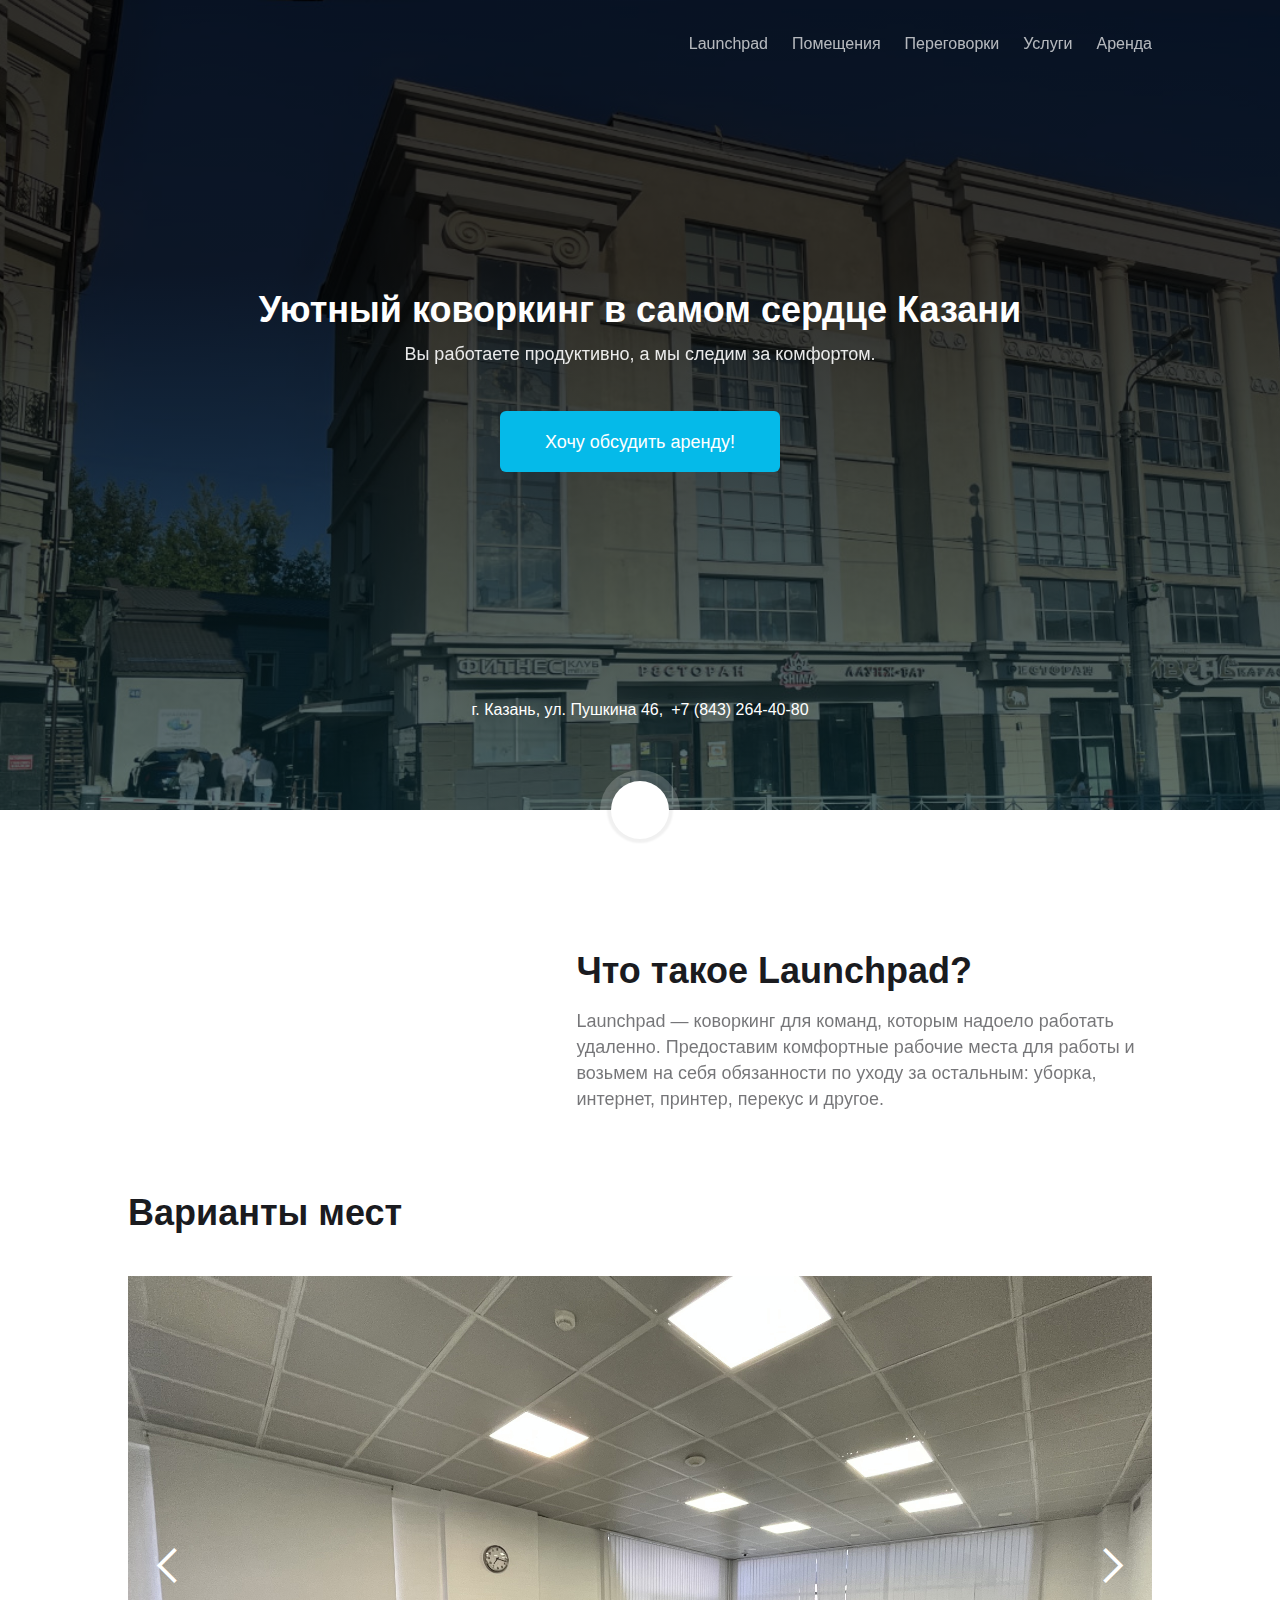
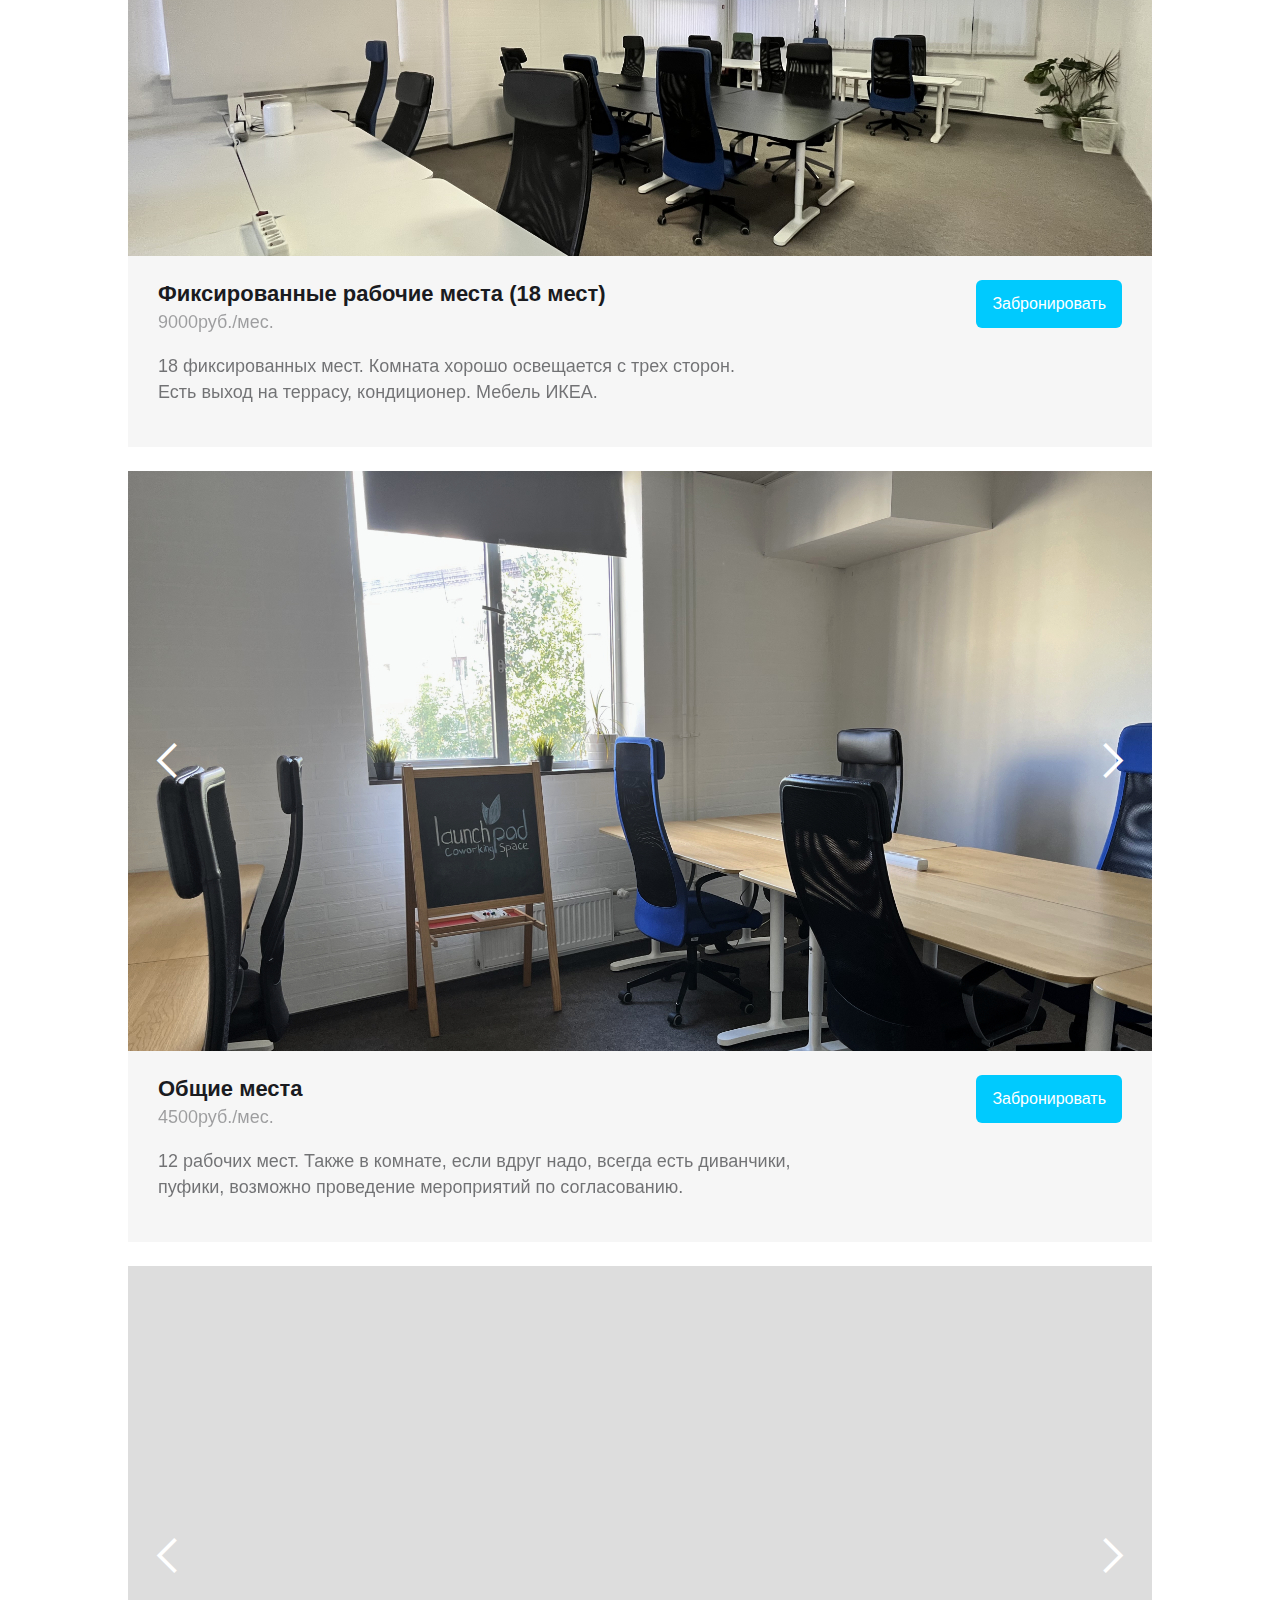
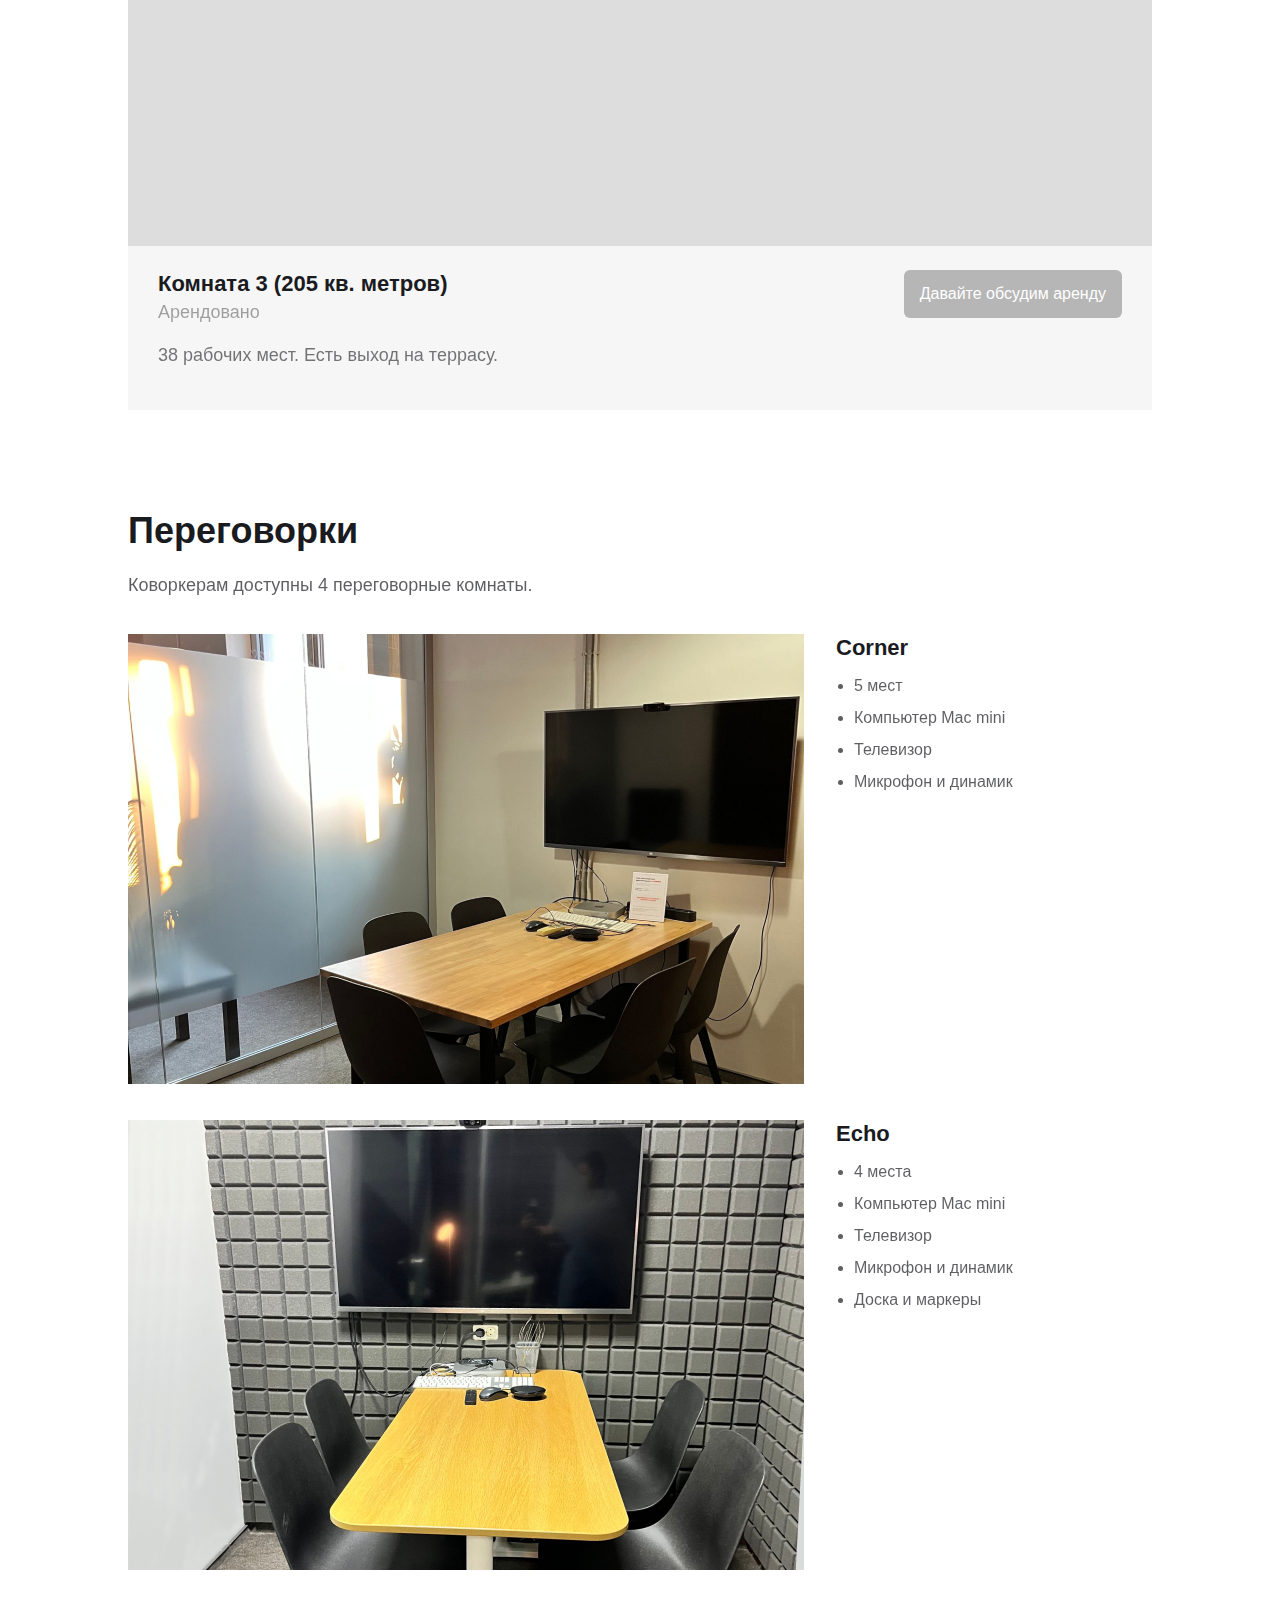
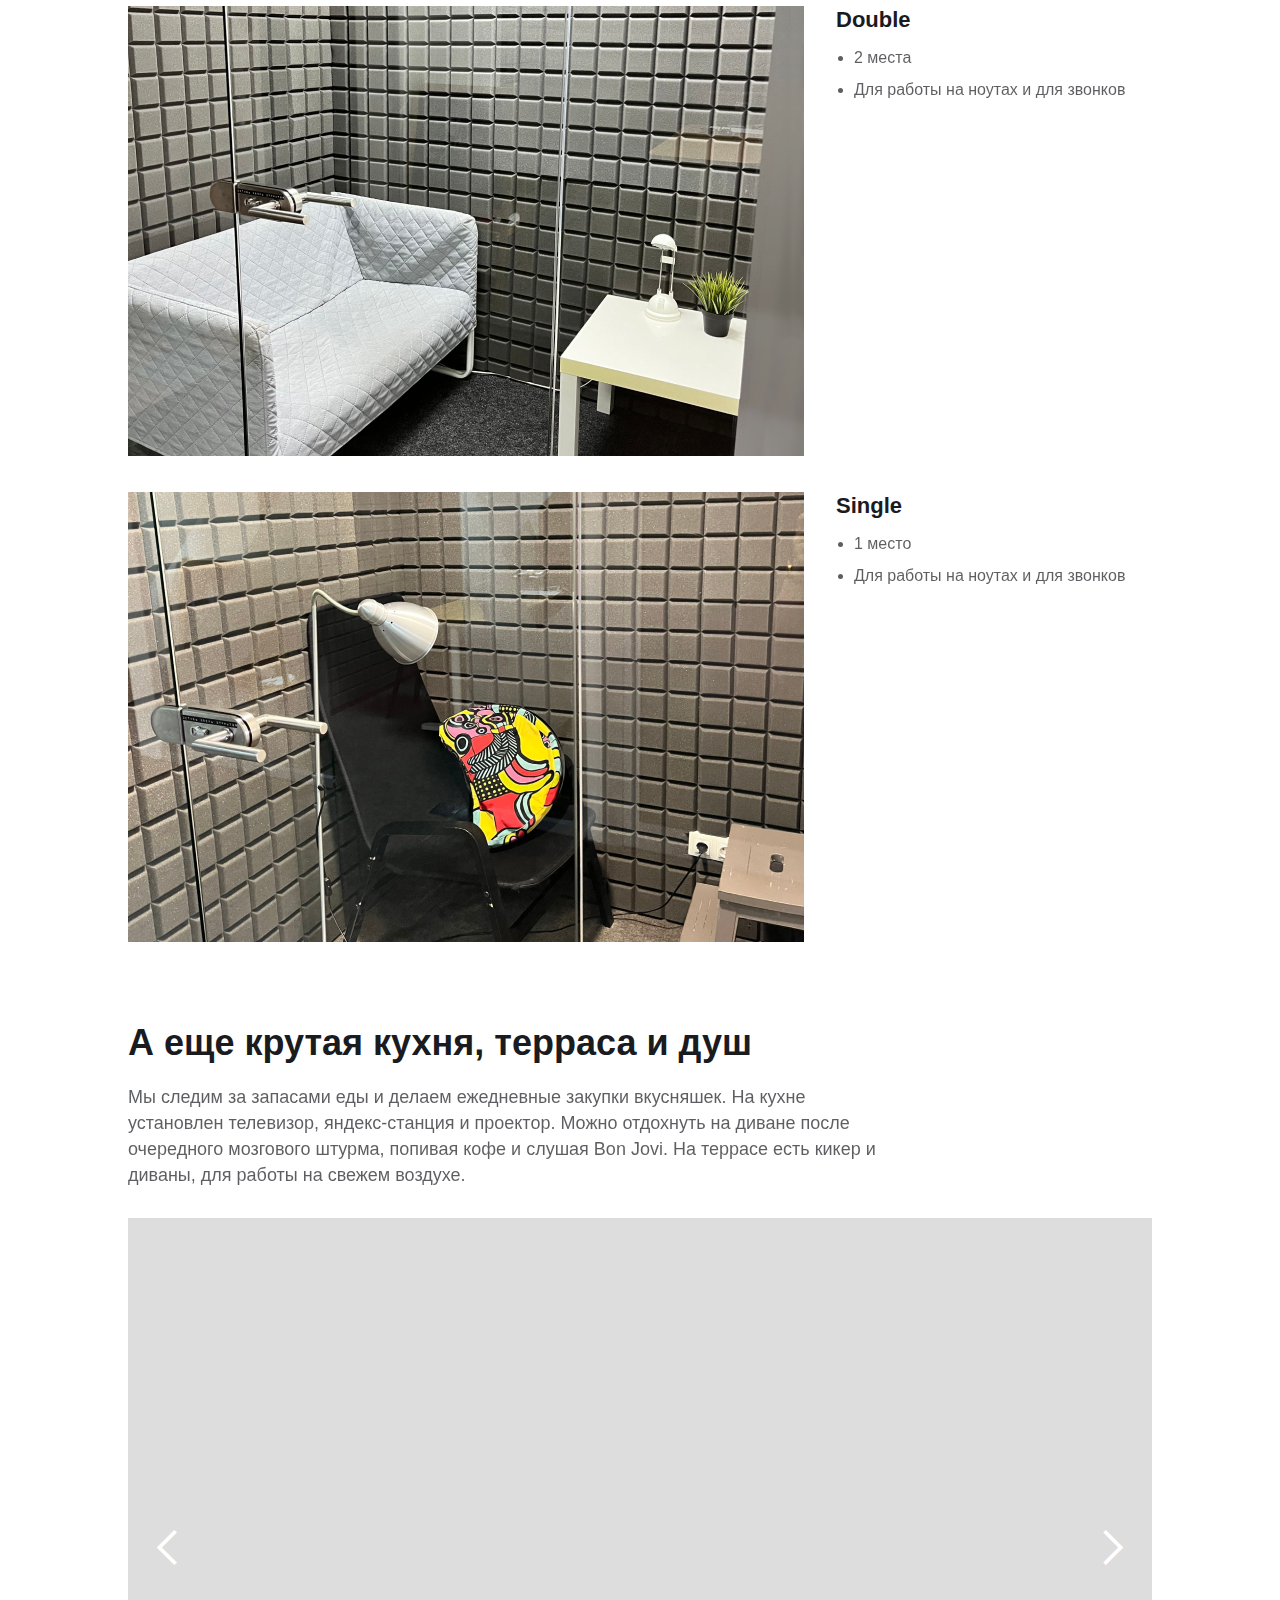
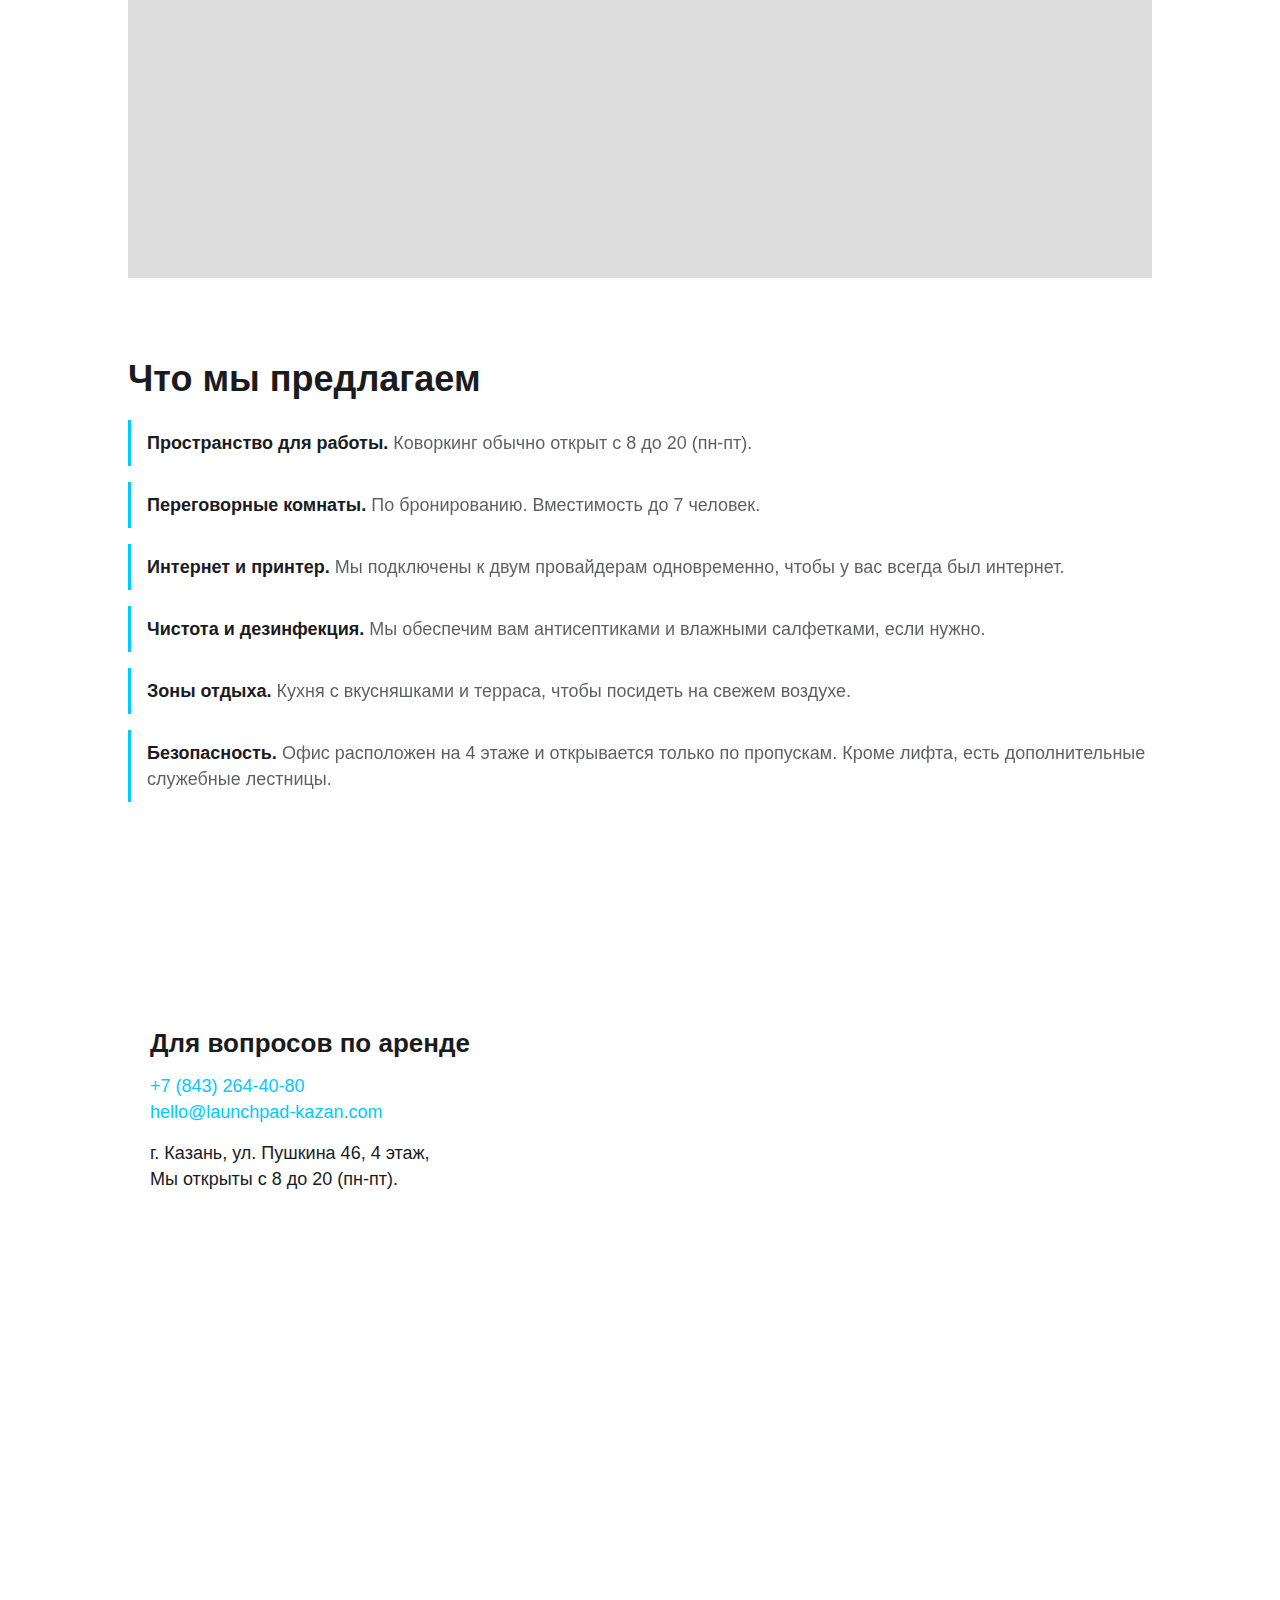
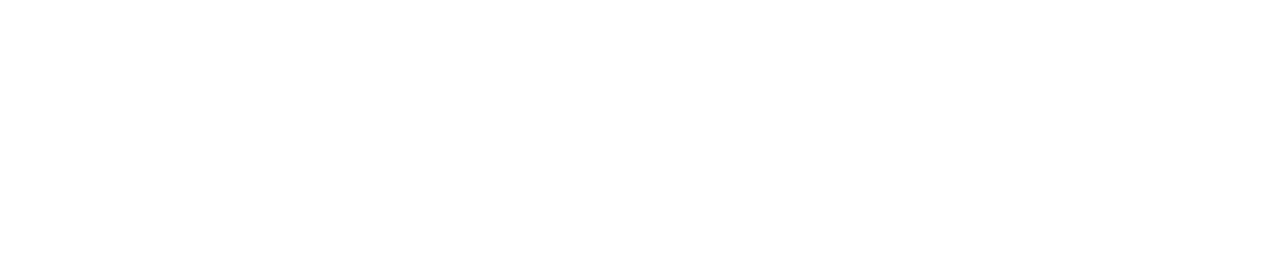
==== index.html @ 6e012306 "price change" ====
<!DOCTYPE html>
<html data-wf-page="5e4bba19419b335f6c0a90d3"
   data-wf-site="5e00c752323c6a2d6de396de" data-wf-status="1">

<head>
   <meta charset="utf-8" />
   <title>Коворкинг Launchpad - Казань</title>
   <meta content="📍 Коворкинг Launchpad - пространство в центре Казани" name="description" />
   <meta content="Коворкинг Launchpad Казань" property="og:title" />
   <meta content="📍 Коворкинг Launchpad - пространство в центре Казани" property="og:description" />
   <meta content="./images/launchpadmain.png" property="og:image" />
   <meta content="Коворкинг Launchpad - пространство в центре Казани" property="twitter:title" />
   <meta content="📍 Коворкинг Launchpad - пространство в центре Казани" property="twitter:description" />
   <meta content="./images/launchpadmain.png" property="twitter:image" />
   <meta property="og:type" content="website" />
   <meta content="summary_large_image" name="twitter:card" />
   <meta content="width=device-width, initial-scale=1" name="viewport" />
   <meta content="-3f3X-9NPOBuQSzsQVOY4tm9cCgEQndZQls_aLClzG0" name="google-site-verification" />
   <link href="./launchpad.css" rel="stylesheet" type="text/css" />
   <script src="https://ajax.googleapis.com/ajax/libs/webfont/1.6.26/webfont.js" type="text/javascript"></script>
   <script
      type="text/javascript">WebFont.load({ google: { families: ["Montserrat:100,100italic,200,200italic,300,300italic,400,400italic,500,500italic,600,600italic,700,700italic,800,800italic,900,900italic", "PT Sans:400,400italic,700,700italic", "Inter:regular,500,600,700,800,900:cyrillic-ext,latin"] } });</script>
   <!--[if lt IE 9]><script src="https://cdnjs.cloudflare.com/ajax/libs/html5shiv/3.7.3/html5shiv.min.js" type="text/javascript"></script><![endif]-->
   <script
      type="text/javascript">!function (o, c) { var n = c.documentElement, t = " w-mod-"; n.className += t + "js", ("ontouchstart" in o || o.DocumentTouch && c instanceof DocumentTouch) && (n.className += t + "touch") }(window, document);</script>
   <link href="./images/favicon.ico" rel="shortcut icon" type="image/x-icon" />
   <link href="./images/webclip.png" rel="apple-touch-icon" />
   <!-- Google tag (gtag.js) -->
      <script async src="https://www.googletagmanager.com/gtag/js?id=G-0YHJESLW69"></script>
      <script>
      window.dataLayer = window.dataLayer || [];
      function gtag(){dataLayer.push(arguments);}
      gtag('js', new Date());

      gtag('config', 'G-0YHJESLW69');
      </script>
   <!-- End Google Tag Manager -->
   <!-- Google Tag Manager -->
   <script>(function(w,d,s,l,i){w[l]=w[l]||[];w[l].push({'gtm.start':
      new Date().getTime(),event:'gtm.js'});var f=d.getElementsByTagName(s)[0],
      j=d.createElement(s),dl=l!='dataLayer'?'&l='+l:'';j.async=true;j.src=
      'https://www.googletagmanager.com/gtm.js?id='+i+dl;f.parentNode.insertBefore(j,f);
      })(window,document,'script','dataLayer','GTM-W8RCSFS');</script>
   <!-- End Google Tag Manager -->
   <meta name="yandex-verification" content="1e1eb23ba9580d6f" />
   <!-- Yandex.Metrika counter -->
   <script type="text/javascript">
      (function (m, e, t, r, i, k, a) {
      m[i] = m[i] || function () { (m[i].a = m[i].a || []).push(arguments) };
         m[i].l = 1 * new Date(); k = e.createElement(t), a = e.getElementsByTagName(t)[0], k.async = 1, k.src = r, a.parentNode.insertBefore(k, a)
      })
         (window, document, "script", "https://mc.yandex.ru/metrika/tag.js", "ym");

      ym(57252478, "init", {
         clickmap: true,
         trackLinks: true,
         accurateTrackBounce: true,
         webvisor: true,
         ecommerce: "dataLayer"
      });
   </script>
   <noscript>
      <div><img src="https://mc.yandex.ru/watch/57252478" style="position:absolute; left:-9999px;" alt="" /></div>
   </noscript>
   <!-- /Yandex.Metrika counter -->
</head>

<body class="body">
   <div class="intro-header">
      <div class="div-block-4 w-clearfix">
         <div class="logo"><img src="./images/headerlogo.svg" width="145" alt="" class="image-2" /></div>
         <div class="div-block-5"><a href="#Launchpad" class="link">Launchpad</a><a href="#Rooms"
               class="link">Помещения</a><a href="#Conversation-rooms" class="link">Переговорки</a><a href="#Services"
               class="link">Услуги</a><a href="#map-anchor" class="link">Аренда</a></div>
      </div>
      <div class="flex-container heading">
         <div class="main-headr cc-homepage">
            <div class="intro-text">
               <div class="title">Уютный коворкинг в самом сердце Казани</div>
               <div class="paragraph-bigger cc-bigger-blue">Вы работаете продуктивно, а мы следим за комфортом.<br />
               </div>
            </div><a href="#map-anchor" class="custom-button header-button w-inline-block">
               <div class="header-button-text">Хочу обсудить аренду!</div>
            </a>
         </div>
      </div>
      <div class="location-inf">
         <div class="paragraph-bigger landing-text"><strong class="bold-text-2">г. Казань, ул. Пушкина 46, </strong><a
               href="tel:+7(843)264-40-80" class="link-3"><strong class="bold-text-2">+7 (843) 264-40-80</strong></a><br /></div>
      </div>
      <div id="arrow" class="circle-arrow-down"><a href="#about-launchpad" class="custom-button w-inline-block">
            <div id="button" class="arrow-block"></div>
         </a></div>
   </div>
   <div id="Launchpad" class="flex-container description-block"><img src="./images/wiilogo.png" alt=""
         class="image-4" />
      <div class="div-block-6">
         <div class="title-wrap">
            <div id="about-launchpad" class="heading-title-description">Что такое Launchpad?<br /></div>
         </div>
         <p class="description-text padding">Launchpad — коворкинг для команд, которым надоело работать удаленно. Предоставим комфортные рабочие места для работы и возьмем на себя обязанности по уходу за остальным: уборка, интернет, принтер, перекус и другое.</p>
      </div>
   </div>
   <div id="Rooms" class="section-3">
      <div class="container-2 w-container">
         <div class="text-block-3"><strong class="bold-text-4">Варианты мест</strong></div>
         <div data-animation="slide" data-duration="500" data-infinite="1" class="slider-2 w-slider">
            <div class="w-slider-mask">
               <div class="slide w-slide"><img src="./images/white_1.jpg" alt="" /></div>
               <div class="slide-2 w-slide"><img src="./images/white_2.jpg" alt="" /></div>
               <div class="slide-3 w-slide"><img src="./images/white_3.jpg" alt="" /></div>
               <div class="slide-4 w-slide"><img src="./images/white_4.jpg" alt="" /></div>
               <div class="slide-5 w-slide"><img src="./images/white_5.jpg" alt="" /></div>
            </div>
            <div class="left-arrow-2 w-slider-arrow-left">
               <div class="w-icon-slider-left"></div>
            </div>
            <div class="right-arrow-2 w-slider-arrow-right">
               <div class="w-icon-slider-right"></div>
            </div>
            <div class="w-slider-nav w-round"></div>
         </div>
         <div class="div-block-7">
            <div class="div-block-11">
               <div class="text-block-4">Фиксированные рабочие места (18 мест)</div>
               <div class="text-block-5"><strong class="text-block-7">9000руб./мес.</strong></div>
               <div class="text-block-6">18 фиксированных мест. Комната хорошо освещается с трех сторон. Есть&nbsp;выход на террасу, кондиционер. Мебель ИКЕА.</div>
            </div><a href="#map-anchor" class="book-fix-places link-2">Забронировать</a>
         </div>
         <div data-animation="slide" data-duration="500" data-infinite="1" class="slider-2 w-slider">
            <div class="w-slider-mask">
               <div class="slide-6 w-slide"><img src="./images/shared_1.jpg" alt="" /></div>
               <div class="slide-7 w-slide"><img src="./images/shared_2.jpg" alt="" /></div>
               <div class="slide-8 w-slide"><img src="./images/shared_3.jpg" alt="" /></div>
            </div>
            <div class="left-arrow-3 w-slider-arrow-left">
               <div class="w-icon-slider-left"></div>
            </div>
            <div class="right-arrow-3 w-slider-arrow-right">
               <div class="w-icon-slider-right"></div>
            </div>
            <div class="w-slider-nav w-round"></div>
         </div>
         <div class="div-block-7">
            <div>
               <div class="text-block-4"><strong>Общие места</strong></div>
               <div class="text-block-5"><strong class="text-block-7">4500руб./мес.</strong></div>
               <div class="text-block-6">12 рабочих мест. Также в комнате, если вдруг надо, всегда есть диванчики, пуфики, возможно проведение мероприятий по  согласованию.</div>
            </div><a href="#map-anchor" class="book-shared-places link-2">Забронировать</a>
         </div>
         <div data-animation="slide" data-duration="500" data-infinite="1" class="slider-2 w-slider">
            <div class="w-slider-mask">
               <div class="room-9 w-slide"><img src="./images/launchpadslide31.jpeg" alt="" /></div>
               <div class="room-10 w-slide"><img src="./images/launchpadslide32.jpeg" alt="" /></div>
               <div class="room-11 w-slide"><img src="./images/launchpadslide33.jpeg" alt="" /></div>
            </div>
            <div class="left-arrow-4 w-slider-arrow-left">
               <div class="w-icon-slider-left"></div>
            </div>
            <div class="right-arrow-4 w-slider-arrow-right">
               <div class="w-icon-slider-right"></div>
            </div>
            <div class="w-slider-nav w-round"></div>
         </div>
         <div class="div-block-7">
            <div>
               <div class="text-block-4"><strong>Комната 3 (205 кв. метров)</strong></div>
               <div class="text-block-7">Арендовано</div>
               <div class="text-block-6">38 рабочих мест. Есть выход на террасу. </div>
            </div><a href="#map-anchor" class="link-2 blocked">Давайте обсудим аренду</a>
         </div>
      </div>
   </div>
   <div id="Conversation-rooms" class="section-4">
      <div class="container-3 w-container">
         <div class="text-block-8"><strong class="bold-text-5">Переговорки</strong></div>
         <div class="text-block-9">Коворкерам доступны 4 переговорные комнаты.</div>

         <div class="div-block-8"><img src="./images/corner.jpg" alt="" class="image-7" />
            <div class="div-block-9">
               <div class="text-block-10">Corner</div>
               <ul role="list" class="list">
                  <li class="list-item">5 мест</li>
                  <li class="list-item-2">Компьютер Mac mini</li>
                  <li class="list-item-3">Телевизор</li>
                  <li class="list-item-4">Микрофон и динамик</li>
               </ul>
            </div>
         </div>
         <div class="div-block-8"><img src="./images/echo.jpg" alt="" class="image-7" />
            <div class="div-block-9">
               <div class="text-block-10">Echo</div>
               <ul role="list" class="list">
                  <li class="list-item">4 места</li>
                  <li class="list-item-2">Компьютер Mac mini</li>
                  <li class="list-item-3">Телевизор</li>
                  <li class="list-item-4">Микрофон и динамик</li>
                  <li class="list-item-5">Доска и маркеры</li>
               </ul>
            </div>
         </div>
         <div class="div-block-8"><img src="./images/double.jpg" alt="" class="image-7" />
            <div class="div-block-9">
               <div class="text-block-10">Double</div>
               <ul role="list" class="list">
                  <li class="list-item">2 места</li>
                  <li class="list-item-2">Для работы на ноутах и для звонков</li>
               </ul>
            </div>
         </div>
         <div class="div-block-8"><img src="./images/single.jpg" alt="" class="image-7" />
            <div class="div-block-9">
               <div class="text-block-10">Single</div>
               <ul role="list" class="list">
                  <li class="list-item">1 место</li>
                  <li class="list-item-2">Для работы на ноутах и для звонков</li>
               </ul>
            </div>
         </div>
      </div>
   </div>
   <div class="section-5">
      <div class="container-4 w-container">
         <div class="text-block-8"><strong class="bold-text-6">А еще крутая кухня, терраса и душ</strong></div>
         <div class="text-block-9">Мы следим за запасами еды и делаем ежедневные закупки вкусняшек. На кухне установлен телевизор, яндекс-станция и проектор. Можно отдохнуть на диване после очередного мозгового штурма, попивая кофе и слушая Bon Jovi. На террасе есть кикер и диваны, для работы на свежем воздухе.</div>
         <div data-animation="slide" data-duration="500" data-infinite="1" class="slider-3 w-slider">
            <div class="w-slider-mask">
               <div class="slide-11 w-slide"><img src="./images/launchpadslide41.jpeg" alt="" /></div>
               <div class="slide-12 w-slide"><img src="./images/launchpadslide42.jpeg" alt="" /></div>
               <div class="slide-13 w-slide"><img src="./images/launchpadslide43.jpeg" alt="" class="image-6" /></div>
               <div class="slide-14 w-slide"><img src="./images/launchpadslide44.jpeg" alt="" /></div>
               <div class="slide-15 w-slide"><img src="./images/launchpadslide45.jpeg" alt="" /></div>
            </div>
            <div class="left-arrow-5 w-slider-arrow-left">
               <div class="w-icon-slider-left"></div>
            </div>
            <div class="right-arrow-5 w-slider-arrow-right">
               <div class="w-icon-slider-right"></div>
            </div>
            <div class="w-slider-nav w-round"></div>
         </div>
      </div>
   </div>
   <div id="Services" class="section-6">
      <div class="container-5 w-container">
         <div class="text-block-8"><strong>Что мы предлагаем</strong></div>
         <div class="div-block-10">
            <div class="text-block-11"><strong>Пространство для работы.</strong> <span class="text-span">Коворкинг обычно открыт с 8 до
                  20 (пн-пт).</span></div>
            <div class="text-block-11"><strong>Переговорные комнаты.</strong> <span class="text-span">По бронированию.
                  Вместимость до 7 человек.</span></div>
            <div class="text-block-11"><strong>Интернет и принтер.</strong> <span class="text-span">Мы подключены к двум
                  провайдерам одновременно, чтобы у вас всегда был интернет.</span></div>
            <div class="text-block-11"><strong>Чистота и дезинфекция.</strong> <span class="text-span">Мы обеспечим вам
                  антисептиками и влажными салфетками, если нужно.</span></div>
            <div class="text-block-11"><strong>Зоны отдыха.</strong> <span class="text-span">Кухня с вкусняшками и
                  терраса, чтобы посидеть на свежем воздухе.</span></div>
            <div class="text-block-11"><strong>Безопасность.</strong> <span class="text-span">Офис расположен на 4 этаже
                  и открывается только по пропускам. Кроме лифта, есть дополнительные служебные лестницы.</span></div>
         </div>
      </div>
   </div>
   <div class="flex-container form-section" id="map-anchor">
      <div class="form-field">
         <div id="form-container" class="custom-form w-form">
            <form id="wf-form-Feedback-form" name="wf-form-Feedback-form" data-name="Feedback form" method="post"
               action="https://launchpad-kazan.us4.list-manage.com/subscribe/post?u=ec5762f9a9a6d22ffad4dab72&amp;amp;id=0dfd57c6e0"
               class="form">
               <h1 class="form-title">Аренда и бронь комнаты</h1><label for="NAME"
                  class="custom-label">Имя</label><input type="text" class="custom-form-input w-input" maxlength="256"
                  name="NAME" data-name="NAME" id="mce-NAME" required="" /><label for="JOB"
                  class="custom-label">Название организации</label><input type="text" class="custom-form-input w-input"
                  maxlength="256" name="JOB" data-name="JOB" id="mce-JOB" required="" /><label for="PHONE-2"
                  class="custom-label">Телефон</label><input type="tel" class="custom-form-input w-input"
                  maxlength="256" name="PHONE" data-name="PHONE" id="mce-PHONE" required="" /><label for="EMAIL-2"
                  class="custom-label">Email</label><input type="email" class="custom-form-input w-input"
                  maxlength="256" name="EMAIL" data-name="EMAIL" id="mce-EMAIL" required="" /><label for="COMMENT-2"
                  class="custom-label">Комментарий</label><textarea data-name="COMMENT" maxlength="5000"
                  id="mce-COMMENT" name="COMMENT" class="custom-text-area form-text-area w-input"></textarea><input
                  type="submit" value="Свяжитесь со мной" data-wait="Please wait..."
                  class="custom-button form-button w-button" />
            </form>
            <div class="w-form-done">
               <div>Thank you! Your submission has been received!</div>
            </div>
            <div class="w-form-fail">
               <div>Oops! Something went wrong while submitting the form.</div>
            </div>
         </div>
         <div class="flex-container medium">
            <div class="map-container">
               <div class="address">
                  <h1 class="form-title">Для вопросов по аренде</h1>
                  <div class="address-text blue-text"><a href="tel:+7(843)264-40-80" class="link-4">+7 (843)
                        264-40-80</a><br /></div>
                  <div class="address-text blue-text"><a href="mailto:hello@launchpad-kazan.com"
                        class="link-4">hello@launchpad-kazan.com</a><br /></div>
                  <div class="address-text blackpart">г. Казань, ул. Пушкина 46, 4 этаж,<br /></div>
                  <div class="address-text">Мы открыты с 8 до 20 (пн-пт).<br /></div>
               </div>
               <div class="map-section">
                  <iframe src="https://yandex.ru/map-widget/v1/?um=constructor%3A73a4e2f69466a7a4ee3a7f226e0da9f67c2073a0d9ffa19089d1970b52080c6b&amp;source=constructor" width="100%" height="599" frameborder="0"></iframe>
               </div>
            </div>
         </div>
      </div>
   </div>
   <div class="w-embed"></div>
   <script src="https://d3e54v103j8qbb.cloudfront.net/js/jquery-3.5.1.min.dc5e7f18c8.js?site=5e00c752323c6a2d6de396de"
      type="text/javascript" integrity="sha256-9/aliU8dGd2tb6OSsuzixeV4y/faTqgFtohetphbbj0="
      crossorigin="anonymous"></script>
   <script src="./launchpad.js" type="text/javascript"></script>
   <!--[if lte IE 9]><script src="//cdnjs.cloudflare.com/ajax/libs/placeholders/3.0.2/placeholders.min.js"></script><![endif]-->
   <!-- Google Tag Manager (noscript) -->
   <noscript><iframe src="https://www.googletagmanager.com/ns.html?id=GTM-W8RCSFS"
      height="0" width="0" style="display:none;visibility:hidden"></iframe></noscript>
   <!-- End Google Tag Manager (noscript) -->
</body>

</html>
---- launchpad.css ----
/* Generated on: Thu Oct 22 2020 07:02:19 GMT+0000 (Coordinated Universal Time) */
/* ==========================================================================
   normalize.css v3.0.3 | MIT License | github.com/necolas/normalize.css 
   ========================================================================== */
/*! normalize.css v3.0.3 | MIT License | github.com/necolas/normalize.css */html{font-family:sans-serif;-ms-text-size-adjust:100%;-webkit-text-size-adjust:100%}body{margin:0}article,aside,details,figcaption,figure,footer,header,hgroup,main,menu,nav,section,summary{display:block}audio,canvas,progress,video{display:inline-block;vertical-align:baseline}audio:not([controls]){display:none;height:0}[hidden],template{display:none}a{background-color:transparent}a:active,a:hover{outline:0}abbr[title]{border-bottom:1px dotted}b,strong{font-weight:bold}dfn{font-style:italic}h1{font-size:2em;margin:.67em 0}mark{background:#ff0;color:#000}small{font-size:80%}sub,sup{font-size:75%;line-height:0;position:relative;vertical-align:baseline}sup{top:-0.5em}sub{bottom:-0.25em}img{border:0}svg:not(:root){overflow:hidden}figure{margin:1em 40px}hr{box-sizing:content-box;height:0}pre{overflow:auto}code,kbd,pre,samp{font-family:monospace,monospace;font-size:1em}button,input,optgroup,select,textarea{color:inherit;font:inherit;margin:0}button{overflow:visible}button,select{text-transform:none}button,html input[type="button"],input[type="reset"]{-webkit-appearance:button;cursor:pointer}button[disabled],html input[disabled]{cursor:default}button::-moz-focus-inner,input::-moz-focus-inner{border:0;padding:0}input{line-height:normal}input[type="checkbox"],input[type="radio"]{box-sizing:border-box;padding:0}input[type="number"]::-webkit-inner-spin-button,input[type="number"]::-webkit-outer-spin-button{height:auto}input[type="search"]{-webkit-appearance:none}input[type="search"]::-webkit-search-cancel-button,input[type="search"]::-webkit-search-decoration{-webkit-appearance:none}fieldset{border:1px solid #c0c0c0;margin:0 2px;padding:.35em .625em .75em}legend{border:0;padding:0}textarea{overflow:auto}optgroup{font-weight:bold}table{border-collapse:collapse;border-spacing:0}td,th{padding:0}

/* ==========================================================================
   Start of base Webflow CSS - If you're looking for some ultra-clean CSS, skip the boilerplate and see the unminified code below.
   ========================================================================== */
   @font-face{font-family:'webflow-icons';src:url("[data-uri]") format('truetype');font-weight:normal;font-style:normal}[class^="w-icon-"],[class*=" w-icon-"]{font-family:'webflow-icons' !important;speak:none;font-style:normal;font-weight:normal;font-variant:normal;text-transform:none;line-height:1;-webkit-font-smoothing:antialiased;-moz-osx-font-smoothing:grayscale}.w-icon-slider-right:before{content:"\e600"}.w-icon-slider-left:before{content:"\e601"}.w-icon-nav-menu:before{content:"\e602"}.w-icon-arrow-down:before,.w-icon-dropdown-toggle:before{content:"\e603"}.w-icon-file-upload-remove:before{content:"\e900"}.w-icon-file-upload-icon:before{content:"\e903"}*{-webkit-box-sizing:border-box;-moz-box-sizing:border-box;box-sizing:border-box}html{height:100%}body{margin:0;min-height:100%;background-color:#fff;font-family:Arial,sans-serif;font-size:14px;line-height:20px;color:#333}img{max-width:100%;vertical-align:middle;display:inline-block}html.w-mod-touch *{background-attachment:scroll !important}.w-block{display:block}.w-inline-block{max-width:100%;display:inline-block}.w-clearfix:before,.w-clearfix:after{content:" ";display:table;grid-column-start:1;grid-row-start:1;grid-column-end:2;grid-row-end:2}.w-clearfix:after{clear:both}.w-hidden{display:none}.w-button{display:inline-block;padding:9px 15px;background-color:#3898EC;color:white;border:0;line-height:inherit;text-decoration:none;cursor:pointer;border-radius:0}input.w-button{-webkit-appearance:button}html[data-w-dynpage] [data-w-cloak]{color:transparent !important}.w-webflow-badge,.w-webflow-badge *{position:static;left:auto;top:auto;right:auto;bottom:auto;z-index:auto;display:none;visibility:visible;overflow:visible;overflow-x:visible;overflow-y:visible;box-sizing:border-box;width:auto;height:auto;max-height:none;max-width:none;min-height:0;min-width:0;margin:0;padding:0;float:none;clear:none;border:0 none transparent;border-radius:0;background:none;background-image:none;background-position:0 0;background-size:auto auto;background-repeat:repeat;background-origin:padding-box;background-clip:border-box;background-attachment:scroll;background-color:transparent;box-shadow:none;opacity:1;transform:none;transition:none;direction:ltr;font-family:inherit;font-weight:inherit;color:inherit;font-size:inherit;line-height:inherit;font-style:inherit;font-variant:inherit;text-align:inherit;letter-spacing:inherit;text-decoration:inherit;text-indent:0;text-transform:inherit;list-style-type:disc;text-shadow:none;font-smoothing:auto;vertical-align:baseline;cursor:inherit;white-space:inherit;word-break:normal;word-spacing:normal;word-wrap:normal}.w-webflow-badge{position:fixed !important;display:none !important;visibility:visible !important;z-index:2147483647 !important;top:auto !important;right:12px !important;bottom:12px !important;left:auto !important;color:#AAADB0 !important;background-color:#fff !important;border-radius:3px !important;padding:6px 8px 6px 6px !important;font-size:12px !important;opacity:1 !important;line-height:14px !important;text-decoration:none !important;transform:none !important;margin:0 !important;width:auto !important;height:auto !important;overflow:visible !important;white-space:nowrap;box-shadow:0 0 0 1px rgba(0,0,0,0.1),0 1px 3px rgba(0,0,0,0.1);cursor:pointer}.w-webflow-badge>img{display:none !important;visibility:visible !important;opacity:1 !important;vertical-align:middle !important}h1,h2,h3,h4,h5,h6{font-weight:bold;margin-bottom:10px}h1{font-size:38px;line-height:44px;margin-top:20px}h2{font-size:32px;line-height:36px;margin-top:20px}h3{font-size:24px;line-height:30px;margin-top:20px}h4{font-size:18px;line-height:24px;margin-top:10px}h5{font-size:14px;line-height:20px;margin-top:10px}h6{font-size:12px;line-height:18px;margin-top:10px}p{margin-top:0;margin-bottom:10px}blockquote{margin:0 0 10px 0;padding:10px 20px;border-left:5px solid #E2E2E2;font-size:18px;line-height:22px}figure{margin:0;margin-bottom:10px}figcaption{margin-top:5px;text-align:center}ul,ol{margin-top:0;margin-bottom:10px;padding-left:40px}.w-list-unstyled{padding-left:0;list-style:none}.w-embed:before,.w-embed:after{content:" ";display:table;grid-column-start:1;grid-row-start:1;grid-column-end:2;grid-row-end:2}.w-embed:after{clear:both}.w-video{width:100%;position:relative;padding:0}.w-video iframe,.w-video object,.w-video embed{position:absolute;top:0;left:0;width:100%;height:100%}fieldset{padding:0;margin:0;border:0}button,html input[type="button"],input[type="reset"]{border:0;cursor:pointer;-webkit-appearance:button}.w-form{margin:0 0 15px}.w-form-done{display:none;padding:20px;text-align:center;background-color:#dddddd}.w-form-fail{display:none;margin-top:10px;padding:10px;background-color:#ffdede}label{display:block;margin-bottom:5px;font-weight:bold}.w-input,.w-select{display:block;width:100%;height:38px;padding:8px 12px;margin-bottom:10px;font-size:14px;line-height:1.42857143;color:#333333;vertical-align:middle;background-color:#ffffff;border:1px solid #cccccc}.w-input:-moz-placeholder,.w-select:-moz-placeholder{color:#999}.w-input::-moz-placeholder,.w-select::-moz-placeholder{color:#999;opacity:1}.w-input:-ms-input-placeholder,.w-select:-ms-input-placeholder{color:#999}.w-input::-webkit-input-placeholder,.w-select::-webkit-input-placeholder{color:#999}.w-input:focus,.w-select:focus{border-color:#3898EC;outline:0}.w-input[disabled],.w-select[disabled],.w-input[readonly],.w-select[readonly],fieldset[disabled] .w-input,fieldset[disabled] .w-select{cursor:not-allowed;background-color:#eeeeee}textarea.w-input,textarea.w-select{height:auto}.w-select{background-color:#f3f3f3}.w-select[multiple]{height:auto}.w-form-label{display:inline-block;cursor:pointer;font-weight:normal;margin-bottom:0}.w-radio{display:block;margin-bottom:5px;padding-left:20px}.w-radio:before,.w-radio:after{content:" ";display:table;grid-column-start:1;grid-row-start:1;grid-column-end:2;grid-row-end:2}.w-radio:after{clear:both}.w-radio-input{margin:4px 0 0;margin-top:1px \9;line-height:normal;float:left;margin-left:-20px}.w-radio-input{margin-top:3px}.w-file-upload{display:block;margin-bottom:10px}.w-file-upload-input{width:.1px;height:.1px;opacity:0;overflow:hidden;position:absolute;z-index:-100}.w-file-upload-default,.w-file-upload-uploading,.w-file-upload-success{display:inline-block;color:#333333}.w-file-upload-error{display:block;margin-top:10px}.w-file-upload-default.w-hidden,.w-file-upload-uploading.w-hidden,.w-file-upload-error.w-hidden,.w-file-upload-success.w-hidden{display:none}.w-file-upload-uploading-btn{display:flex;font-size:14px;font-weight:normal;cursor:pointer;margin:0;padding:8px 12px;border:1px solid #cccccc;background-color:#fafafa}.w-file-upload-file{display:flex;flex-grow:1;justify-content:space-between;margin:0;padding:8px 9px 8px 11px;border:1px solid #cccccc;background-color:#fafafa}.w-file-upload-file-name{font-size:14px;font-weight:normal;display:block}.w-file-remove-link{margin-top:3px;margin-left:10px;width:auto;height:auto;padding:3px;display:block;cursor:pointer}.w-icon-file-upload-remove{margin:auto;font-size:10px}.w-file-upload-error-msg{display:inline-block;color:#ea384c;padding:2px 0}.w-file-upload-info{display:inline-block;line-height:38px;padding:0 12px}.w-file-upload-label{display:inline-block;font-size:14px;font-weight:normal;cursor:pointer;margin:0;padding:8px 12px;border:1px solid #cccccc;background-color:#fafafa}.w-icon-file-upload-icon,.w-icon-file-upload-uploading{display:inline-block;margin-right:8px;width:20px}.w-icon-file-upload-uploading{height:20px}.w-container{margin-left:auto;margin-right:auto;max-width:940px}.w-container:before,.w-container:after{content:" ";display:table;grid-column-start:1;grid-row-start:1;grid-column-end:2;grid-row-end:2}.w-container:after{clear:both}.w-container .w-row{margin-left:-10px;margin-right:-10px}.w-row:before,.w-row:after{content:" ";display:table;grid-column-start:1;grid-row-start:1;grid-column-end:2;grid-row-end:2}.w-row:after{clear:both}.w-row .w-row{margin-left:0;margin-right:0}.w-col{position:relative;float:left;width:100%;min-height:1px;padding-left:10px;padding-right:10px}.w-col .w-col{padding-left:0;padding-right:0}.w-col-1{width:8.33333333%}.w-col-2{width:16.66666667%}.w-col-3{width:25%}.w-col-4{width:33.33333333%}.w-col-5{width:41.66666667%}.w-col-6{width:50%}.w-col-7{width:58.33333333%}.w-col-8{width:66.66666667%}.w-col-9{width:75%}.w-col-10{width:83.33333333%}.w-col-11{width:91.66666667%}.w-col-12{width:100%}.w-hidden-main{display:none !important}@media screen and (max-width:991px){.w-container{max-width:728px}.w-hidden-main{display:inherit !important}.w-hidden-medium{display:none !important}.w-col-medium-1{width:8.33333333%}.w-col-medium-2{width:16.66666667%}.w-col-medium-3{width:25%}.w-col-medium-4{width:33.33333333%}.w-col-medium-5{width:41.66666667%}.w-col-medium-6{width:50%}.w-col-medium-7{width:58.33333333%}.w-col-medium-8{width:66.66666667%}.w-col-medium-9{width:75%}.w-col-medium-10{width:83.33333333%}.w-col-medium-11{width:91.66666667%}.w-col-medium-12{width:100%}.w-col-stack{width:100%;left:auto;right:auto}}@media screen and (max-width:767px){.w-hidden-main{display:inherit !important}.w-hidden-medium{display:inherit !important}.w-hidden-small{display:none !important}.w-row,.w-container .w-row{margin-left:0;margin-right:0}.w-col{width:100%;left:auto;right:auto}.w-col-small-1{width:8.33333333%}.w-col-small-2{width:16.66666667%}.w-col-small-3{width:25%}.w-col-small-4{width:33.33333333%}.w-col-small-5{width:41.66666667%}.w-col-small-6{width:50%}.w-col-small-7{width:58.33333333%}.w-col-small-8{width:66.66666667%}.w-col-small-9{width:75%}.w-col-small-10{width:83.33333333%}.w-col-small-11{width:91.66666667%}.w-col-small-12{width:100%}}@media screen and (max-width:479px){.w-container{max-width:none}.w-hidden-main{display:inherit !important}.w-hidden-medium{display:inherit !important}.w-hidden-small{display:inherit !important}.w-hidden-tiny{display:none !important}.w-col{width:100%}.w-col-tiny-1{width:8.33333333%}.w-col-tiny-2{width:16.66666667%}.w-col-tiny-3{width:25%}.w-col-tiny-4{width:33.33333333%}.w-col-tiny-5{width:41.66666667%}.w-col-tiny-6{width:50%}.w-col-tiny-7{width:58.33333333%}.w-col-tiny-8{width:66.66666667%}.w-col-tiny-9{width:75%}.w-col-tiny-10{width:83.33333333%}.w-col-tiny-11{width:91.66666667%}.w-col-tiny-12{width:100%}}.w-widget{position:relative}.w-widget-map{width:100%;height:400px}.w-widget-map label{width:auto;display:inline}.w-widget-map img{max-width:inherit}.w-widget-map .gm-style-iw{text-align:center}.w-widget-map .gm-style-iw>button{display:none !important}.w-widget-twitter{overflow:hidden}.w-widget-twitter-count-shim{display:inline-block;vertical-align:top;position:relative;width:28px;height:20px;text-align:center;background:white;border:#758696 solid 1px;border-radius:3px}.w-widget-twitter-count-shim *{pointer-events:none;-webkit-user-select:none;-moz-user-select:none;-ms-user-select:none;user-select:none}.w-widget-twitter-count-shim .w-widget-twitter-count-inner{position:relative;font-size:15px;line-height:12px;text-align:center;color:#999;font-family:serif}.w-widget-twitter-count-shim .w-widget-twitter-count-clear{position:relative;display:block}.w-widget-twitter-count-shim.w--large{width:36px;height:28px}.w-widget-twitter-count-shim.w--large .w-widget-twitter-count-inner{font-size:18px;line-height:18px}.w-widget-twitter-count-shim:not(.w--vertical){margin-left:5px;margin-right:8px}.w-widget-twitter-count-shim:not(.w--vertical).w--large{margin-left:6px}.w-widget-twitter-count-shim:not(.w--vertical):before,.w-widget-twitter-count-shim:not(.w--vertical):after{top:50%;left:0;border:solid transparent;content:" ";height:0;width:0;position:absolute;pointer-events:none}.w-widget-twitter-count-shim:not(.w--vertical):before{border-color:rgba(117,134,150,0);border-right-color:#5d6c7b;border-width:4px;margin-left:-9px;margin-top:-4px}.w-widget-twitter-count-shim:not(.w--vertical).w--large:before{border-width:5px;margin-left:-10px;margin-top:-5px}.w-widget-twitter-count-shim:not(.w--vertical):after{border-color:rgba(255,255,255,0);border-right-color:white;border-width:4px;margin-left:-8px;margin-top:-4px}.w-widget-twitter-count-shim:not(.w--vertical).w--large:after{border-width:5px;margin-left:-9px;margin-top:-5px}.w-widget-twitter-count-shim.w--vertical{width:61px;height:33px;margin-bottom:8px}.w-widget-twitter-count-shim.w--vertical:before,.w-widget-twitter-count-shim.w--vertical:after{top:100%;left:50%;border:solid transparent;content:" ";height:0;width:0;position:absolute;pointer-events:none}.w-widget-twitter-count-shim.w--vertical:before{border-color:rgba(117,134,150,0);border-top-color:#5d6c7b;border-width:5px;margin-left:-5px}.w-widget-twitter-count-shim.w--vertical:after{border-color:rgba(255,255,255,0);border-top-color:white;border-width:4px;margin-left:-4px}.w-widget-twitter-count-shim.w--vertical .w-widget-twitter-count-inner{font-size:18px;line-height:22px}.w-widget-twitter-count-shim.w--vertical.w--large{width:76px}.w-widget-gplus{overflow:hidden}.w-background-video{position:relative;overflow:hidden;height:500px;color:white}.w-background-video>video{background-size:cover;background-position:50% 50%;position:absolute;margin:auto;width:100%;height:100%;right:-100%;bottom:-100%;top:-100%;left:-100%;object-fit:cover;z-index:-100}.w-background-video>video::-webkit-media-controls-start-playback-button{display:none !important;-webkit-appearance:none}.w-slider{position:relative;height:300px;text-align:center;background:#dddddd;clear:both;-webkit-tap-highlight-color:rgba(0,0,0,0);tap-highlight-color:rgba(0,0,0,0)}.w-slider-mask{position:relative;display:block;overflow:hidden;z-index:1;left:0;right:0;height:100%;white-space:nowrap}.w-slide{position:relative;display:inline-block;vertical-align:top;width:100%;height:100%;white-space:normal;text-align:left}.w-slider-nav{position:absolute;z-index:2;top:auto;right:0;bottom:0;left:0;margin:auto;padding-top:10px;height:40px;text-align:center;-webkit-tap-highlight-color:rgba(0,0,0,0);tap-highlight-color:rgba(0,0,0,0)}.w-slider-nav.w-round>div{border-radius:100%}.w-slider-nav.w-num>div{width:auto;height:auto;padding:.2em .5em;font-size:inherit;line-height:inherit}.w-slider-nav.w-shadow>div{box-shadow:0 0 3px rgba(51,51,51,0.4)}.w-slider-nav-invert{color:#fff}.w-slider-nav-invert>div{background-color:rgba(34,34,34,0.4)}.w-slider-nav-invert>div.w-active{background-color:#222}.w-slider-dot{position:relative;display:inline-block;width:1em;height:1em;background-color:rgba(255,255,255,0.4);cursor:pointer;margin:0 3px .5em;transition:background-color 100ms,color 100ms}.w-slider-dot.w-active{background-color:#fff}.w-slider-dot:focus{outline:none;box-shadow:0 0 0 2px #fff}.w-slider-dot:focus.w-active{box-shadow:none}.w-slider-arrow-left,.w-slider-arrow-right{position:absolute;width:80px;top:0;right:0;bottom:0;left:0;margin:auto;cursor:pointer;overflow:hidden;color:white;font-size:40px;-webkit-tap-highlight-color:rgba(0,0,0,0);tap-highlight-color:rgba(0,0,0,0);-webkit-user-select:none;-moz-user-select:none;-ms-user-select:none;user-select:none}.w-slider-arrow-left [class^="w-icon-"],.w-slider-arrow-right [class^="w-icon-"],.w-slider-arrow-left [class*=" w-icon-"],.w-slider-arrow-right [class*=" w-icon-"]{position:absolute}.w-slider-arrow-left:focus,.w-slider-arrow-right:focus{outline:0}.w-slider-arrow-left{z-index:3;right:auto}.w-slider-arrow-right{z-index:4;left:auto}.w-icon-slider-left,.w-icon-slider-right{top:0;right:0;bottom:0;left:0;margin:auto;width:1em;height:1em}.w-slider-aria-label{border:0;clip:rect(0 0 0 0);height:1px;margin:-1px;overflow:hidden;padding:0;position:absolute;width:1px}.w-dropdown{display:inline-block;position:relative;text-align:left;margin-left:auto;margin-right:auto;z-index:900}.w-dropdown-btn,.w-dropdown-toggle,.w-dropdown-link{position:relative;vertical-align:top;text-decoration:none;color:#222222;padding:20px;text-align:left;margin-left:auto;margin-right:auto;white-space:nowrap}.w-dropdown-toggle{-webkit-user-select:none;-moz-user-select:none;-ms-user-select:none;user-select:none;display:inline-block;cursor:pointer;padding-right:40px}.w-dropdown-toggle:focus{outline:0}.w-icon-dropdown-toggle{position:absolute;top:0;right:0;bottom:0;margin:auto;margin-right:20px;width:1em;height:1em}.w-dropdown-list{position:absolute;background:#dddddd;display:none;min-width:100%}.w-dropdown-list.w--open{display:block}.w-dropdown-link{padding:10px 20px;display:block;color:#222222}.w-dropdown-link.w--current{color:#0082f3}.w-dropdown-link:focus{outline:0}@media screen and (max-width:767px){.w-nav-brand{padding-left:10px}}.w-lightbox-backdrop{color:#000;cursor:auto;font-family:serif;font-size:medium;font-style:normal;font-variant:normal;font-weight:normal;letter-spacing:normal;line-height:normal;list-style:disc;text-align:start;text-indent:0;text-shadow:none;text-transform:none;visibility:visible;white-space:normal;word-break:normal;word-spacing:normal;word-wrap:normal;position:fixed;top:0;right:0;bottom:0;left:0;color:#fff;font-family:"Helvetica Neue",Helvetica,Ubuntu,"Segoe UI",Verdana,sans-serif;font-size:17px;line-height:1.2;font-weight:300;text-align:center;background:rgba(0,0,0,0.9);z-index:2000;outline:0;opacity:0;-webkit-user-select:none;-moz-user-select:none;-ms-user-select:none;-webkit-tap-highlight-color:transparent;-webkit-transform:translate(0, 0)}.w-lightbox-backdrop,.w-lightbox-container{height:100%;overflow:auto;-webkit-overflow-scrolling:touch}.w-lightbox-content{position:relative;height:100vh;overflow:hidden}.w-lightbox-view{position:absolute;width:100vw;height:100vh;opacity:0}.w-lightbox-view:before{content:"";height:100vh}.w-lightbox-group,.w-lightbox-group .w-lightbox-view,.w-lightbox-group .w-lightbox-view:before{height:86vh}.w-lightbox-frame,.w-lightbox-view:before{display:inline-block;vertical-align:middle}.w-lightbox-figure{position:relative;margin:0}.w-lightbox-group .w-lightbox-figure{cursor:pointer}.w-lightbox-img{width:auto;height:auto;max-width:none}.w-lightbox-image{display:block;float:none;max-width:100vw;max-height:100vh}.w-lightbox-group .w-lightbox-image{max-height:86vh}.w-lightbox-caption{position:absolute;right:0;bottom:0;left:0;padding:.5em 1em;background:rgba(0,0,0,0.4);text-align:left;text-overflow:ellipsis;white-space:nowrap;overflow:hidden}.w-lightbox-embed{position:absolute;top:0;right:0;bottom:0;left:0;width:100%;height:100%}.w-lightbox-control{position:absolute;top:0;width:4em;background-size:24px;background-repeat:no-repeat;background-position:center;cursor:pointer;-webkit-transition:all .3s;transition:all .3s}.w-lightbox-left{display:none;bottom:0;left:0;background-image:url("[data-uri]")}.w-lightbox-right{display:none;right:0;bottom:0;background-image:url("[data-uri]")}.w-lightbox-close{right:0;height:2.6em;background-image:url("[data-uri]");background-size:18px}.w-lightbox-strip{position:absolute;bottom:0;left:0;right:0;padding:0 1vh;line-height:0;white-space:nowrap;overflow-x:auto;overflow-y:hidden}.w-lightbox-item{display:inline-block;width:10vh;padding:2vh 1vh;box-sizing:content-box;cursor:pointer;-webkit-transform:translate3d(0, 0, 0)}.w-lightbox-active{opacity:.3}.w-lightbox-thumbnail{position:relative;height:10vh;background:#222;overflow:hidden}.w-lightbox-thumbnail-image{position:absolute;top:0;left:0}.w-lightbox-thumbnail .w-lightbox-tall{top:50%;width:100%;-webkit-transform:translate(0, -50%);-ms-transform:translate(0, -50%);transform:translate(0, -50%)}.w-lightbox-thumbnail .w-lightbox-wide{left:50%;height:100%;-webkit-transform:translate(-50%, 0);-ms-transform:translate(-50%, 0);transform:translate(-50%, 0)}.w-lightbox-spinner{position:absolute;top:50%;left:50%;box-sizing:border-box;width:40px;height:40px;margin-top:-20px;margin-left:-20px;border:5px solid rgba(0,0,0,0.4);border-radius:50%;-webkit-animation:spin .8s infinite linear;animation:spin .8s infinite linear}.w-lightbox-spinner:after{content:"";position:absolute;top:-4px;right:-4px;bottom:-4px;left:-4px;border:3px solid transparent;border-bottom-color:#fff;border-radius:50%}.w-lightbox-hide{display:none}.w-lightbox-noscroll{overflow:hidden}@media (min-width:768px){.w-lightbox-content{height:96vh;margin-top:2vh}.w-lightbox-view,.w-lightbox-view:before{height:96vh}.w-lightbox-group,.w-lightbox-group .w-lightbox-view,.w-lightbox-group .w-lightbox-view:before{height:84vh}.w-lightbox-image{max-width:96vw;max-height:96vh}.w-lightbox-group .w-lightbox-image{max-width:82.3vw;max-height:84vh}.w-lightbox-left,.w-lightbox-right{display:block;opacity:.5}.w-lightbox-close{opacity:.8}.w-lightbox-control:hover{opacity:1}}.w-lightbox-inactive,.w-lightbox-inactive:hover{opacity:0}.w-richtext:before,.w-richtext:after{content:" ";display:table;grid-column-start:1;grid-row-start:1;grid-column-end:2;grid-row-end:2}.w-richtext:after{clear:both}.w-richtext[contenteditable="true"]:before,.w-richtext[contenteditable="true"]:after{white-space:initial}.w-richtext ol,.w-richtext ul{overflow:hidden}.w-richtext .w-richtext-figure-selected.w-richtext-figure-type-video div:after,.w-richtext .w-richtext-figure-selected[data-rt-type="video"] div:after{outline:2px solid #2895f7}.w-richtext .w-richtext-figure-selected.w-richtext-figure-type-image div,.w-richtext .w-richtext-figure-selected[data-rt-type="image"] div{outline:2px solid #2895f7}.w-richtext figure.w-richtext-figure-type-video>div:after,.w-richtext figure[data-rt-type="video"]>div:after{content:'';position:absolute;display:none;left:0;top:0;right:0;bottom:0}.w-richtext figure{position:relative;max-width:60%}.w-richtext figure>div:before{cursor:default !important}.w-richtext figure img{width:100%}.w-richtext figure figcaption.w-richtext-figcaption-placeholder{opacity:.6}.w-richtext figure div{font-size:0;color:transparent}.w-richtext figure.w-richtext-figure-type-image,.w-richtext figure[data-rt-type="image"]{display:table}.w-richtext figure.w-richtext-figure-type-image>div,.w-richtext figure[data-rt-type="image"]>div{display:inline-block}.w-richtext figure.w-richtext-figure-type-image>figcaption,.w-richtext figure[data-rt-type="image"]>figcaption{display:table-caption;caption-side:bottom}.w-richtext figure.w-richtext-figure-type-video,.w-richtext figure[data-rt-type="video"]{width:60%;height:0}.w-richtext figure.w-richtext-figure-type-video iframe,.w-richtext figure[data-rt-type="video"] iframe{position:absolute;top:0;left:0;width:100%;height:100%}.w-richtext figure.w-richtext-figure-type-video>div,.w-richtext figure[data-rt-type="video"]>div{width:100%}.w-richtext figure.w-richtext-align-center{margin-right:auto;margin-left:auto;clear:both}.w-richtext figure.w-richtext-align-center.w-richtext-figure-type-image>div,.w-richtext figure.w-richtext-align-center[data-rt-type="image"]>div{max-width:100%}.w-richtext figure.w-richtext-align-normal{clear:both}.w-richtext figure.w-richtext-align-fullwidth{width:100%;max-width:100%;text-align:center;clear:both;display:block;margin-right:auto;margin-left:auto}.w-richtext figure.w-richtext-align-fullwidth>div{display:inline-block;padding-bottom:inherit}.w-richtext figure.w-richtext-align-fullwidth>figcaption{display:block}.w-richtext figure.w-richtext-align-floatleft{float:left;margin-right:15px;clear:none}.w-richtext figure.w-richtext-align-floatright{float:right;margin-left:15px;clear:none}.w-nav{position:relative;background:#dddddd;z-index:1000}.w-nav:before,.w-nav:after{content:" ";display:table;grid-column-start:1;grid-row-start:1;grid-column-end:2;grid-row-end:2}.w-nav:after{clear:both}.w-nav-brand{position:relative;float:left;text-decoration:none;color:#333333}.w-nav-link{position:relative;display:inline-block;vertical-align:top;text-decoration:none;color:#222222;padding:20px;text-align:left;margin-left:auto;margin-right:auto}.w-nav-link.w--current{color:#0082f3}.w-nav-menu{position:relative;float:right}[data-nav-menu-open]{display:block !important;position:absolute;top:100%;left:0;right:0;background:#C8C8C8;text-align:center;overflow:visible;min-width:200px}.w--nav-link-open{display:block;position:relative}.w-nav-overlay{position:absolute;overflow:hidden;display:none;top:100%;left:0;right:0;width:100%}.w-nav-overlay [data-nav-menu-open]{top:0}.w-nav[data-animation="over-left"] .w-nav-overlay{width:auto}.w-nav[data-animation="over-left"] .w-nav-overlay,.w-nav[data-animation="over-left"] [data-nav-menu-open]{right:auto;z-index:1;top:0}.w-nav[data-animation="over-right"] .w-nav-overlay{width:auto}.w-nav[data-animation="over-right"] .w-nav-overlay,.w-nav[data-animation="over-right"] [data-nav-menu-open]{left:auto;z-index:1;top:0}.w-nav-button{position:relative;float:right;padding:18px;font-size:24px;display:none;cursor:pointer;-webkit-tap-highlight-color:rgba(0,0,0,0);tap-highlight-color:rgba(0,0,0,0);-webkit-user-select:none;-moz-user-select:none;-ms-user-select:none;user-select:none}.w-nav-button:focus{outline:0}.w-nav-button.w--open{background-color:#C8C8C8;color:white}.w-nav[data-collapse="all"] .w-nav-menu{display:none}.w-nav[data-collapse="all"] .w-nav-button{display:block}.w--nav-dropdown-open{display:block}.w--nav-dropdown-toggle-open{display:block}.w--nav-dropdown-list-open{position:static}@media screen and (max-width:991px){.w-nav[data-collapse="medium"] .w-nav-menu{display:none}.w-nav[data-collapse="medium"] .w-nav-button{display:block}}@media screen and (max-width:767px){.w-nav[data-collapse="small"] .w-nav-menu{display:none}.w-nav[data-collapse="small"] .w-nav-button{display:block}.w-nav-brand{padding-left:10px}}@media screen and (max-width:479px){.w-nav[data-collapse="tiny"] .w-nav-menu{display:none}.w-nav[data-collapse="tiny"] .w-nav-button{display:block}}.w-tabs{position:relative}.w-tabs:before,.w-tabs:after{content:" ";display:table;grid-column-start:1;grid-row-start:1;grid-column-end:2;grid-row-end:2}.w-tabs:after{clear:both}.w-tab-menu{position:relative}.w-tab-link{position:relative;display:inline-block;vertical-align:top;text-decoration:none;padding:9px 30px;text-align:left;cursor:pointer;color:#222222;background-color:#dddddd}.w-tab-link.w--current{background-color:#C8C8C8}.w-tab-link:focus{outline:0}.w-tab-content{position:relative;display:block;overflow:hidden}.w-tab-pane{position:relative;display:none}.w--tab-active{display:block}@media screen and (max-width:479px){.w-tab-link{display:block}}.w-ix-emptyfix:after{content:""}@keyframes spin{0%{transform:rotate(0deg)}100%{transform:rotate(360deg)}}.w-dyn-empty{padding:10px;background-color:#dddddd}.w-dyn-hide{display:none !important}.w-dyn-bind-empty{display:none !important}.w-condition-invisible{display:none !important}

   /* ==========================================================================
      Start of custom Webflow CSS
      ========================================================================== */
   body {
     font-family: Montserrat, sans-serif;
     color: #1a1b1f;
     font-size: 16px;
     line-height: 28px;
     font-weight: 400;
   }
   
   h1 {
     margin-top: 20px;
     margin-bottom: 15px;
     font-size: 44px;
     line-height: 62px;
     font-weight: 400;
   }
   
   h2 {
     margin-top: 10px;
     margin-bottom: 10px;
     font-size: 36px;
     line-height: 50px;
     font-weight: 400;
   }
   
   h3 {
     margin-top: 10px;
     margin-bottom: 10px;
     font-size: 30px;
     line-height: 46px;
     font-weight: 400;
   }
   
   h4 {
     margin-top: 10px;
     margin-bottom: 10px;
     font-size: 24px;
     line-height: 38px;
     font-weight: 400;
   }
   
   h5 {
     margin-top: 10px;
     margin-bottom: 10px;
     font-size: 20px;
     line-height: 34px;
     font-weight: 500;
   }
   
   h6 {
     margin-top: 10px;
     margin-bottom: 10px;
     font-size: 16px;
     line-height: 28px;
     font-weight: 500;
   }
   
   p {
     margin-bottom: 10px;
   }
   
   a {
     display: block;
     -webkit-transition: opacity 200ms ease;
     transition: opacity 200ms ease;
     color: #1a1b1f;
     text-decoration: underline;
   }
   
   a:hover {
     color: #32343a;
   }
   
   a:active {
     color: #43464d;
   }
   
   ul {
     margin-top: 20px;
     margin-bottom: 10px;
     padding-left: 40px;
     list-style-type: disc;
   }
   
   li {
     margin-bottom: 10px;
   }
   
   img {
     display: block;
   }
   
   label {
     margin-bottom: 10px;
     font-size: 12px;
     line-height: 20px;
     font-weight: 500;
     letter-spacing: 1px;
     text-transform: uppercase;
   }
   
   blockquote {
     margin-top: 25px;
     margin-bottom: 25px;
     padding: 15px 30px;
     border-left: 5px solid #e2e2e2;
     font-size: 20px;
     line-height: 34px;
   }
   
   figure {
     margin-top: 25px;
     padding-bottom: 20px;
   }
   
   figcaption {
     margin-top: 5px;
     opacity: 0.6;
     font-size: 14px;
     line-height: 26px;
     text-align: center;
   }
   
   .divider {
     height: 1px;
     background-color: #eee;
   }
   
   .styleguide-content-wrap {
     text-align: center;
   }
   
   .section {
     display: block;
     margin-right: 0px;
     margin-left: 0px;
     -webkit-box-orient: vertical;
     -webkit-box-direction: reverse;
     -webkit-flex-direction: column-reverse;
     -ms-flex-direction: column-reverse;
     flex-direction: column-reverse;
     -webkit-box-pack: center;
     -webkit-justify-content: center;
     -ms-flex-pack: center;
     justify-content: center;
     -webkit-box-align: center;
     -webkit-align-items: center;
     -ms-flex-align: center;
     align-items: center;
     -webkit-align-self: center;
     -ms-flex-item-align: center;
     -ms-grid-row-align: center;
     align-self: center;
     -webkit-box-flex: 1;
     -webkit-flex: 1;
     -ms-flex: 1;
     flex: 1;
   }
   
   .section.cc-cta {
     padding-right: 80px;
     padding-left: 80px;
     background-color: #f4f4f4;
   }
   
   .section.cc-store-home-wrap {
     margin-bottom: 135px;
   }
   
   .section.benefits {
     display: -webkit-box;
     display: -webkit-flex;
     display: -ms-flexbox;
     display: flex;
     width: 100%;
     height: 100%;
     margin-right: 0px;
     margin-bottom: 0px;
     margin-left: 0px;
     -webkit-box-pack: center;
     -webkit-justify-content: center;
     -ms-flex-pack: center;
     justify-content: center;
     -webkit-box-align: center;
     -webkit-align-items: center;
     -ms-flex-align: center;
     align-items: center;
     background-color: #f7f7f7;
   }
   
   .styleguide-block {
     display: block;
     margin-top: 80px;
     margin-bottom: 80px;
     -webkit-box-orient: vertical;
     -webkit-box-direction: normal;
     -webkit-flex-direction: column;
     -ms-flex-direction: column;
     flex-direction: column;
     -webkit-box-align: center;
     -webkit-align-items: center;
     -ms-flex-align: center;
     align-items: center;
     text-align: left;
   }
   
   .container {
     width: 100%;
     max-width: 1140px;
     margin-right: auto;
     margin-left: auto;
   }
   
   .paragraph-tiny {
     font-size: 12px;
     line-height: 20px;
   }
   
   .paragraph-bigger {
     margin-bottom: 10px;
     opacity: 1;
     font-size: 20px;
     line-height: 34px;
     font-weight: 400;
   }
   
   .paragraph-bigger.cc-bigger-light {
     opacity: 0.6;
   }
   
   .paragraph-bigger.cc-bigger-blue {
     margin-top: 10px;
     opacity: 0.9;
     font-family: Inter, sans-serif;
     color: #fff;
     font-size: 18px;
     line-height: 24px;
     font-weight: 400;
   }
   
   .paragraph-bigger.cc-bigger-blue.blue {
     margin-top: 10px;
     opacity: 1;
     color: #3ab3d2;
     font-size: 16px;
     line-height: 24px;
   }
   
   .paragraph-bigger.cc-bigger-blue.dark-text {
     display: block;
     -webkit-box-pack: start;
     -webkit-justify-content: flex-start;
     -ms-flex-pack: start;
     justify-content: flex-start;
     -webkit-box-align: end;
     -webkit-align-items: flex-end;
     -ms-flex-align: end;
     align-items: flex-end;
     color: #000;
     font-weight: 600;
   }
   
   .paragraph-bigger.landing-text {
     margin-top: 8px;
     margin-bottom: 0px;
     font-size: 16px;
     line-height: 20px;
   }
   
   .paragraph-bigger.landing-text.blue {
     color: #3ab3d2;
     font-size: 16px;
     line-height: 20px;
   }
   
   .button {
     padding: 12px 25px;
     border-radius: 0px;
     background-color: #1a1b1f;
     -webkit-transition: background-color 400ms ease, opacity 400ms ease, color 400ms ease;
     transition: background-color 400ms ease, opacity 400ms ease, color 400ms ease;
     color: #fff;
     font-size: 12px;
     line-height: 20px;
     letter-spacing: 2px;
     text-decoration: none;
     text-transform: uppercase;
   }
   
   .button:hover {
     background-color: #32343a;
     color: #fff;
   }
   
   .button:active {
     background-color: #43464d;
   }
   
   .button.cc-jumbo-button {
     padding: 16px 35px;
     font-size: 14px;
     line-height: 26px;
   }
   
   .button.cc-jumbo-button.cc-jumbo-white {
     display: -webkit-box;
     display: -webkit-flex;
     display: -ms-flexbox;
     display: flex;
     width: 267px;
     height: 61px;
     -webkit-box-pack: center;
     -webkit-justify-content: center;
     -ms-flex-pack: center;
     justify-content: center;
     -webkit-box-align: center;
     -webkit-align-items: center;
     -ms-flex-align: center;
     align-items: center;
     border-radius: 4px;
     background-color: #00cafe;
     direction: ltr;
     font-family: 'PT Sans', sans-serif;
     color: #000;
     text-align: center;
     white-space: nowrap;
   }
   
   .button.cc-jumbo-button.cc-jumbo-white:hover {
     background-color: #f1f1f1;
   }
   
   .button.cc-jumbo-button.cc-jumbo-white:active {
     background-color: #e1e1e1;
   }
   
   .button.cc-contact-us {
     position: relative;
     z-index: 5;
   }
   
   .button.cc-white-button {
     padding: 16px 35px;
     background-color: #fff;
     color: #202020;
     font-size: 14px;
     line-height: 26px;
   }
   
   .button.cc-white-button:hover {
     background-color: hsla(0, 0%, 100%, 0.8);
   }
   
   .button.cc-white-button:active {
     background-color: hsla(0, 0%, 100%, 0.9);
   }
   
   .label {
     margin-bottom: 10px;
     font-size: 12px;
     line-height: 20px;
     font-weight: 500;
     letter-spacing: 1px;
     text-transform: uppercase;
   }
   
   .label.cc-styleguide-label {
     margin-bottom: 25px;
   }
   
   .label.cc-light {
     opacity: 0.6;
   }
   
   .label.cc-blog-date {
     margin-top: 20px;
     opacity: 0.6;
   }
   
   .heading-jumbo-tiny {
     margin-top: 10px;
     margin-bottom: 10px;
     font-size: 18px;
     line-height: 32px;
     font-weight: 500;
     text-transform: uppercase;
   }
   
   .rich-text {
     width: 70%;
     margin-right: auto;
     margin-bottom: 100px;
     margin-left: auto;
   }
   
   .rich-text p {
     margin-top: 15px;
     margin-bottom: 25px;
     opacity: 0.6;
   }
   
   .paragraph-light {
     opacity: 0.6;
   }
   
   .title {
     display: block;
     margin-top: 0px;
     margin-bottom: 0px;
     font-size: 36px;
     line-height: 44px;
     font-weight: 600;
     text-transform: none;
   }
   
   .title.cc-white-heading-jumbo {
     color: #fff;
   }
   
   .title.price-title {
     color: #000;
   }
   
   .title.price-title.blue-text {
     margin-top: 0px;
     margin-bottom: 0px;
     color: #00cafe;
   }
   
   .title.blue-text {
     color: #00cafe;
   }
   
   .title.blue-text.sub-text {
     display: -webkit-box;
     display: -webkit-flex;
     display: -ms-flexbox;
     display: flex;
     margin-top: 0px;
     margin-bottom: 0px;
     padding-top: 10px;
     padding-left: 6px;
     -webkit-box-align: center;
     -webkit-align-items: center;
     -ms-flex-align: center;
     align-items: center;
     -webkit-align-self: auto;
     -ms-flex-item-align: auto;
     align-self: auto;
     font-size: 22px;
     line-height: 18px;
     font-weight: 500;
   }
   
   .heading-jumbo-small {
     margin-top: 0px;
     margin-bottom: 15px;
     font-size: 36px;
     line-height: 44px;
     font-weight: 700;
     text-transform: none;
   }
   
   .styleguide-button-wrap {
     margin-top: 10px;
     margin-bottom: 10px;
   }
   
   .styleguide-header-wrap {
     display: -webkit-box;
     display: -webkit-flex;
     display: -ms-flexbox;
     display: flex;
     height: 460px;
     padding: 30px;
     -webkit-box-orient: vertical;
     -webkit-box-direction: normal;
     -webkit-flex-direction: column;
     -ms-flex-direction: column;
     flex-direction: column;
     -webkit-box-pack: center;
     -webkit-justify-content: center;
     -ms-flex-pack: center;
     justify-content: center;
     -webkit-box-align: center;
     -webkit-align-items: center;
     -ms-flex-align: center;
     align-items: center;
     background-color: #1a1b1f;
     color: #fff;
     text-align: center;
   }
   
   .paragraph-small {
     font-size: 14px;
     line-height: 26px;
   }
   
   .logo-link {
     z-index: 1;
   }
   
   .logo-link:hover {
     opacity: 0.8;
   }
   
   .logo-link:active {
     opacity: 0.7;
   }
   
   .menu {
     position: absolute;
     left: 0%;
     top: 0%;
     right: 0%;
     bottom: 0%;
     z-index: 0;
     display: -webkit-box;
     display: -webkit-flex;
     display: -ms-flexbox;
     display: flex;
     -webkit-box-pack: center;
     -webkit-justify-content: center;
     -ms-flex-pack: center;
     justify-content: center;
     -webkit-box-align: center;
     -webkit-align-items: center;
     -ms-flex-align: center;
     align-items: center;
   }
   
   .navigation-wrap {
     position: relative;
     display: -webkit-box;
     display: -webkit-flex;
     display: -ms-flexbox;
     display: flex;
     -webkit-box-pack: justify;
     -webkit-justify-content: space-between;
     -ms-flex-pack: justify;
     justify-content: space-between;
     -webkit-box-align: center;
     -webkit-align-items: center;
     -ms-flex-align: center;
     align-items: center;
     -webkit-box-flex: 1;
     -webkit-flex: 1;
     -ms-flex: 1;
     flex: 1;
   }
   
   .navigation {
     display: -webkit-box;
     display: -webkit-flex;
     display: -ms-flexbox;
     display: flex;
     padding: 30px 50px;
     -webkit-box-align: center;
     -webkit-align-items: center;
     -ms-flex-align: center;
     align-items: center;
     background-color: transparent;
   }
   
   .navigation-item {
     padding-top: 9px;
     padding-bottom: 9px;
     opacity: 0.6;
     font-size: 12px;
     line-height: 20px;
     font-weight: 500;
     letter-spacing: 1px;
     text-transform: uppercase;
   }
   
   .navigation-item:hover {
     opacity: 0.9;
   }
   
   .navigation-item:active {
     opacity: 0.8;
   }
   
   .navigation-item.w--current {
     opacity: 1;
     color: #1a1b1f;
     font-weight: 600;
   }
   
   .navigation-item.w--current:hover {
     opacity: 0.8;
     color: #32343a;
   }
   
   .navigation-item.w--current:active {
     opacity: 0.7;
     color: #32343a;
   }
   
   .logo-image {
     display: block;
   }
   
   .navigation-items {
     display: -webkit-box;
     display: -webkit-flex;
     display: -ms-flexbox;
     display: flex;
     -webkit-box-pack: center;
     -webkit-justify-content: center;
     -ms-flex-pack: center;
     justify-content: center;
     -webkit-box-align: center;
     -webkit-align-items: center;
     -ms-flex-align: center;
     align-items: center;
     -webkit-box-flex: 0;
     -webkit-flex: 0 0 auto;
     -ms-flex: 0 0 auto;
     flex: 0 0 auto;
   }
   
   .footer-wrap {
     display: -webkit-box;
     display: -webkit-flex;
     display: -ms-flexbox;
     display: flex;
     padding-top: 70px;
     padding-bottom: 70px;
     -webkit-box-pack: center;
     -webkit-justify-content: center;
     -ms-flex-pack: center;
     justify-content: center;
     -webkit-box-align: center;
     -webkit-align-items: center;
     -ms-flex-align: center;
     align-items: center;
   }
   
   .webflow-link {
     display: -webkit-box;
     display: -webkit-flex;
     display: -ms-flexbox;
     display: flex;
     -webkit-box-align: center;
     -webkit-align-items: center;
     -ms-flex-align: center;
     align-items: center;
     opacity: 0.5;
     -webkit-transition: opacity 400ms ease;
     transition: opacity 400ms ease;
     text-decoration: none;
   }
   
   .webflow-link:hover {
     opacity: 1;
   }
   
   .webflow-link:active {
     opacity: 0.8;
   }
   
   .webflow-logo-tiny {
     margin-top: -2px;
     margin-right: 8px;
   }
   
   .cta-text {
     width: 70%;
     margin-right: auto;
     margin-bottom: 35px;
     margin-left: auto;
   }
   
   .cta-wrap {
     display: -webkit-box;
     display: -webkit-flex;
     display: -ms-flexbox;
     display: flex;
     padding-top: 110px;
     padding-bottom: 120px;
     -webkit-box-pack: center;
     -webkit-justify-content: center;
     -ms-flex-pack: center;
     justify-content: center;
     text-align: center;
   }
   
   .intro-header {
     position: relative;
     display: -webkit-box;
     display: -webkit-flex;
     display: -ms-flexbox;
     display: flex;
     height: auto;
     margin-bottom: 0px;
     padding-bottom: 10px;
     -webkit-box-orient: vertical;
     -webkit-box-direction: normal;
     -webkit-flex-direction: column;
     -ms-flex-direction: column;
     flex-direction: column;
     -webkit-box-pack: start;
     -webkit-justify-content: flex-start;
     -ms-flex-pack: start;
     justify-content: flex-start;
     -webkit-flex-wrap: nowrap;
     -ms-flex-wrap: nowrap;
     flex-wrap: nowrap;
     -webkit-box-align: center;
     -webkit-align-items: center;
     -ms-flex-align: center;
     align-items: center;
     background-color: #f4f4f4;
     background-image: -webkit-gradient(linear, left top, left bottom, color-stop(33%, rgba(0, 0, 0, 0.8)), to(rgba(10, 41, 49, 0.65))), url("./images/hero.jpg");
     background-image: linear-gradient(180deg, rgba(0, 0, 0, 0.8) 33%, rgba(10, 41, 49, 0.65)), url("./images/hero.jpg");
     background-position: top left;
     background-size: auto, cover;
     opacity: 1;
     color: #fff;
   }
   
   .intro-header.cc-subpage {
     height: 480px;
     background-color: #000;
     background-image: none;
     color: #fff;
   }
   
   .main-headr {
     display: -webkit-box;
     display: -webkit-flex;
     display: -ms-flexbox;
     display: flex;
     width: 100%;
     max-width: 1140px;
     -webkit-box-pack: center;
     -webkit-justify-content: center;
     -ms-flex-pack: center;
     justify-content: center;
     -webkit-box-align: center;
     -webkit-align-items: center;
     -ms-flex-align: center;
     align-items: center;
     text-align: center;
   }
   
   .main-headr.cc-homepage {
     display: -webkit-box;
     display: -webkit-flex;
     display: -ms-flexbox;
     display: flex;
     max-width: 1920px;
     margin-top: 200px;
     margin-bottom: 20px;
     -webkit-box-orient: vertical;
     -webkit-box-direction: normal;
     -webkit-flex-direction: column;
     -ms-flex-direction: column;
     flex-direction: column;
     -webkit-box-pack: center;
     -webkit-justify-content: center;
     -ms-flex-pack: center;
     justify-content: center;
     -webkit-box-align: center;
     -webkit-align-items: center;
     -ms-flex-align: center;
     align-items: center;
     -webkit-align-self: flex-end;
     -ms-flex-item-align: end;
     align-self: flex-end;
     -webkit-box-ordinal-group: 2;
     -webkit-order: 1;
     -ms-flex-order: 1;
     order: 1;
     -webkit-box-flex: 0;
     -webkit-flex: 0 0 auto;
     -ms-flex: 0 0 auto;
     flex: 0 0 auto;
   }
   
   .title-wrap {
     width: 100%;
     margin-right: 0px;
     margin-bottom: 16px;
     margin-left: 0px;
     text-align: left;
   }
   
   .about-story-wrap {
     width: 80%;
     margin: 80px auto;
     text-align: center;
   }
   
   .our-services-grid {
     margin-bottom: 120px;
     grid-column-gap: 80px;
     grid-row-gap: 60px;
     -ms-grid-rows: auto 60px auto;
     grid-template-areas: ". . ." ". . .";
     -ms-grid-columns: 1fr 80px 1fr 80px 1fr;
     grid-template-columns: 1fr 1fr 1fr;
   }
   
   .section-heading-wrap {
     margin-top: 80px;
     margin-bottom: 80px;
     text-align: center;
   }
   
   .service-icon {
     margin-bottom: 30px;
   }
   
   .status-message {
     padding: 9px 30px;
     background-color: #202020;
     color: #fff;
     font-size: 14px;
     line-height: 26px;
     text-align: center;
   }
   
   .status-message.cc-success-message {
     background-color: #12b878;
   }
   
   .status-message.cc-error-message {
     background-color: #db4b68;
   }
   
   .status-message.cc-no-data {
     display: block;
     width: 70%;
     margin: 100px auto;
   }
   
   .contact-form-wrap {
     padding: 45px 50px 50px;
     border-style: solid;
     border-width: 1px;
     border-color: #eee;
   }
   
   .contact-form-grid {
     margin-top: 100px;
     margin-bottom: 100px;
     -webkit-box-align: start;
     -webkit-align-items: start;
     -ms-flex-align: start;
     align-items: start;
     grid-column-gap: 80px;
     grid-row-gap: 30px;
     grid-template-areas: ". .";
     -ms-grid-columns: 2.5fr 80px 1fr;
     grid-template-columns: 2.5fr 1fr;
     -ms-grid-rows: auto;
     grid-template-rows: auto;
   }
   
   .details-wrap {
     margin-bottom: 30px;
   }
   
   .get-in-touch-form {
     display: -webkit-box;
     display: -webkit-flex;
     display: -ms-flexbox;
     display: flex;
     -webkit-box-orient: vertical;
     -webkit-box-direction: normal;
     -webkit-flex-direction: column;
     -ms-flex-direction: column;
     flex-direction: column;
   }
   
   .text-field {
     margin-bottom: 18px;
     padding: 21px 20px;
     border: 1px solid #e4e4e4;
     border-radius: 0px;
     -webkit-transition: border-color 400ms ease;
     transition: border-color 400ms ease;
     font-size: 14px;
     line-height: 26px;
   }
   
   .text-field:hover {
     border-color: #e3e6eb;
   }
   
   .text-field:active {
     border-color: #43464d;
   }
   
   .text-field:focus {
     border-color: #43464d;
   }
   
   .text-field::-webkit-input-placeholder {
     color: rgba(50, 52, 58, 0.4);
   }
   
   .text-field:-ms-input-placeholder {
     color: rgba(50, 52, 58, 0.4);
   }
   
   .text-field::-ms-input-placeholder {
     color: rgba(50, 52, 58, 0.4);
   }
   
   .text-field::placeholder {
     color: rgba(50, 52, 58, 0.4);
   }
   
   .text-field.cc-contact-field {
     margin-bottom: 25px;
   }
   
   .text-field.cc-textarea {
     height: 200px;
     padding-top: 12px;
   }
   
   .contact-form {
     display: -webkit-box;
     display: -webkit-flex;
     display: -ms-flexbox;
     display: flex;
     width: 100%;
     margin-right: auto;
     margin-bottom: 0px;
     margin-left: auto;
     -webkit-box-orient: vertical;
     -webkit-box-direction: normal;
     -webkit-flex-direction: column;
     -ms-flex-direction: column;
     flex-direction: column;
     -webkit-box-align: stretch;
     -webkit-align-items: stretch;
     -ms-flex-align: stretch;
     align-items: stretch;
   }
   
   .contact-form-heading-wrap {
     margin-bottom: 40px;
   }
   
   .contact-heading {
     margin-top: 0px;
     margin-bottom: 15px;
     font-weight: 400;
   }
   
   .map {
     height: 460px;
     margin-bottom: 100px;
     line-height: 20px;
   }
   
   .contact-team-name-wrap {
     margin-bottom: 30px;
   }
   
   .our-contacts {
     margin-bottom: 120px;
     grid-column-gap: 80px;
     grid-row-gap: 60px;
     grid-template-areas: ". . .";
     -ms-grid-columns: 1fr 80px 1fr 80px 1fr;
     grid-template-columns: 1fr 1fr 1fr;
     -ms-grid-rows: auto;
     grid-template-rows: auto;
     text-align: center;
   }
   
   .contact-team-details-wrap {
     margin-top: 30px;
   }
   
   .contact-team-pic {
     height: 150px;
     margin-bottom: 30px;
     background-color: #f4f4f4;
   }
   
   .team-pic {
     width: 100%;
     height: 420px;
     margin-bottom: 40px;
     background-color: #f4f4f4;
   }
   
   .team-members {
     margin-bottom: 60px;
     grid-column-gap: 30px;
     grid-row-gap: 30px;
     -ms-grid-rows: auto 30px auto;
     grid-template-areas: ". . ." ". . .";
     -ms-grid-columns: 1fr 30px 1fr 30px 1fr;
     grid-template-columns: 1fr 1fr 1fr;
   }
   
   .team-member-title-wrap {
     display: -webkit-box;
     display: -webkit-flex;
     display: -ms-flexbox;
     display: flex;
     width: 100%;
     margin-bottom: 60px;
     -webkit-box-orient: vertical;
     -webkit-box-direction: normal;
     -webkit-flex-direction: column;
     -ms-flex-direction: column;
     flex-direction: column;
     -webkit-box-pack: center;
     -webkit-justify-content: center;
     -ms-flex-pack: center;
     justify-content: center;
     -webkit-box-align: center;
     -webkit-align-items: center;
     -ms-flex-align: center;
     align-items: center;
   }
   
   .team-member-name {
     margin-bottom: 5px;
     opacity: 1;
     font-size: 20px;
     line-height: 34px;
     font-weight: 400;
   }
   
   .projects-grid {
     margin-bottom: 60px;
     grid-column-gap: 30px;
     grid-row-gap: 30px;
     grid-template-areas: "." "." ".";
     -ms-grid-columns: 1fr;
     grid-template-columns: 1fr;
     -ms-grid-rows: auto 30px auto 30px auto;
     grid-template-rows: auto auto auto;
   }
   
   .project-name-wrap {
     display: -webkit-box;
     display: -webkit-flex;
     display: -ms-flexbox;
     display: flex;
     width: 100%;
     margin-bottom: 60px;
     -webkit-box-orient: vertical;
     -webkit-box-direction: normal;
     -webkit-flex-direction: column;
     -ms-flex-direction: column;
     flex-direction: column;
     -webkit-box-pack: center;
     -webkit-justify-content: center;
     -ms-flex-pack: center;
     justify-content: center;
     -webkit-box-align: center;
     -webkit-align-items: center;
     -ms-flex-align: center;
     align-items: center;
     text-align: center;
   }
   
   .project-name-link {
     margin-bottom: 5px;
     font-size: 20px;
     line-height: 34px;
     font-weight: 400;
     text-decoration: none;
   }
   
   .project-name-link:hover {
     opacity: 0.8;
   }
   
   .project-name-link:active {
     opacity: 0.7;
   }
   
   .project-cover-link {
     margin-bottom: 40px;
   }
   
   .project-cover-link:hover {
     opacity: 0.8;
   }
   
   .project-cover-link:active {
     opacity: 0.7;
   }
   
   .project-overview-header {
     display: -webkit-box;
     display: -webkit-flex;
     display: -ms-flexbox;
     display: flex;
     height: 620px;
     margin-bottom: 100px;
     -webkit-box-pack: center;
     -webkit-justify-content: center;
     -ms-flex-pack: center;
     justify-content: center;
     -webkit-box-align: center;
     -webkit-align-items: center;
     -ms-flex-align: center;
     align-items: center;
     background-color: #f4f4f4;
     background-image: url("https://uploads-ssl.webflow.com/5e00c752323c6a2d6de396de/5e00c752323c6a8789e39711_portfolio%201%20-%20wide.svg");
     background-position: 50% 50%;
     background-size: cover;
     color: #fff;
   }
   
   .project-overview-header.cc-project-2-header {
     background-image: url("https://uploads-ssl.webflow.com/5e00c752323c6a2d6de396de/5e00c752323c6a65bfe3970c_portfolio%202%20-%20wide.svg");
     background-position: 50% 50%;
   }
   
   .project-details-grid {
     margin-top: 100px;
     margin-bottom: 100px;
     -webkit-box-align: start;
     -webkit-align-items: start;
     -ms-flex-align: start;
     align-items: start;
     grid-column-gap: 80px;
     grid-row-gap: 30px;
     grid-template-areas: ". .";
     -ms-grid-columns: 1fr 80px 2fr;
     grid-template-columns: 1fr 2fr;
     -ms-grid-rows: auto;
     grid-template-rows: auto;
   }
   
   .project-pics {
     margin-bottom: 120px;
   }
   
   .detail-image {
     width: 100%;
     margin-bottom: 30px;
   }
   
   .blog-detail-header-wrap {
     width: 70%;
     margin: 60px auto;
   }
   
   .detail-header-image {
     display: block;
     width: 100%;
     height: 620px;
     margin-bottom: 60px;
     background-image: url("https://d3e54v103j8qbb.cloudfront.net/img/background-image.svg");
     background-position: 0px 0px;
     background-size: cover;
   }
   
   .detail-header-image.w--current {
     margin-bottom: 60px;
   }
   
   .blog-list-wrap {
     margin-bottom: 100px;
   }
   
   .blog-item {
     display: block;
     margin-right: auto;
     margin-bottom: 80px;
     margin-left: auto;
     -webkit-box-orient: vertical;
     -webkit-box-direction: normal;
     -webkit-flex-direction: column;
     -ms-flex-direction: column;
     flex-direction: column;
     -webkit-box-pack: center;
     -webkit-justify-content: center;
     -ms-flex-pack: center;
     justify-content: center;
     text-align: center;
   }
   
   .blog-preview-image {
     display: block;
     width: 100%;
     height: 620px;
     margin-bottom: 45px;
     background-image: url("https://d3e54v103j8qbb.cloudfront.net/img/background-image.svg");
     background-position: 0px 0px;
     background-size: cover;
     -webkit-transition: opacity 600ms ease;
     transition: opacity 600ms ease;
   }
   
   .blog-preview-image:hover {
     opacity: 0.8;
   }
   
   .blog-preview-image:active {
     opacity: 0.7;
   }
   
   .blog-summary-wrap {
     width: 70%;
     margin-right: auto;
     margin-bottom: 20px;
     margin-left: auto;
     text-align: left;
   }
   
   .blog-heading-link {
     margin-bottom: 10px;
     font-size: 30px;
     line-height: 46px;
     font-weight: 400;
     text-decoration: none;
   }
   
   .blog-heading-link:hover {
     opacity: 0.8;
   }
   
   .blog-heading-link:active {
     opacity: 0.7;
   }
   
   .contact-email-link {
     margin-bottom: 5px;
     opacity: 0.6;
   }
   
   .contact-email-link:hover {
     opacity: 1;
   }
   
   .contact-email-link:active {
     opacity: 0.8;
   }
   
   .protected-form {
     display: -webkit-box;
     display: -webkit-flex;
     display: -ms-flexbox;
     display: flex;
     -webkit-box-orient: vertical;
     -webkit-box-direction: normal;
     -webkit-flex-direction: column;
     -ms-flex-direction: column;
     flex-direction: column;
   }
   
   .protected-wrap {
     display: -webkit-box;
     display: -webkit-flex;
     display: -ms-flexbox;
     display: flex;
     padding-top: 90px;
     padding-bottom: 100px;
     -webkit-box-pack: center;
     -webkit-justify-content: center;
     -ms-flex-pack: center;
     justify-content: center;
   }
   
   .protected-heading {
     margin-bottom: 30px;
   }
   
   .utility-page-wrap {
     display: -webkit-box;
     display: -webkit-flex;
     display: -ms-flexbox;
     display: flex;
     width: 100vw;
     height: 100vh;
     max-height: 100%;
     max-width: 100%;
     padding: 30px;
     -webkit-box-pack: center;
     -webkit-justify-content: center;
     -ms-flex-pack: center;
     justify-content: center;
     -webkit-box-align: center;
     -webkit-align-items: center;
     -ms-flex-align: center;
     align-items: center;
     background-color: #3ab3d2;
     color: #fff;
     text-align: center;
   }
   
   ._404-wrap {
     display: -webkit-box;
     display: -webkit-flex;
     display: -ms-flexbox;
     display: flex;
     width: 100%;
     height: 100%;
     padding: 30px;
     -webkit-box-orient: vertical;
     -webkit-box-direction: normal;
     -webkit-flex-direction: column;
     -ms-flex-direction: column;
     flex-direction: column;
     -webkit-box-pack: center;
     -webkit-justify-content: center;
     -ms-flex-pack: center;
     justify-content: center;
     -webkit-box-align: center;
     -webkit-align-items: center;
     -ms-flex-align: center;
     align-items: center;
     background-color: #3ab3d2;
   }
   
   ._404-content-wrap {
     margin-bottom: 20px;
   }
   
   .home-content-wrap {
     margin-top: 80px;
     margin-bottom: 120px;
   }
   
   .home-section-wrap {
     margin-bottom: 30px;
   }
   
   .section-heading {
     margin-top: 10px;
     margin-bottom: 20px;
     font-weight: 400;
   }
   
   .about-grid {
     margin-bottom: 80px;
     -webkit-box-align: center;
     -webkit-align-items: center;
     -ms-flex-align: center;
     align-items: center;
     grid-column-gap: 80px;
     grid-row-gap: 30px;
     grid-template-areas: ". .";
     -ms-grid-columns: 1fr 80px 2fr;
     grid-template-columns: 1fr 2fr;
     -ms-grid-rows: auto;
     grid-template-rows: auto;
   }
   
   .about-grid.cc-about-2 {
     grid-template-areas: ". .";
     -ms-grid-columns: 2fr 1fr;
     grid-template-columns: 2fr 1fr;
   }
   
   .intro-text {
     width: 100%;
     margin-right: auto;
     margin-bottom: 35px;
     margin-left: auto;
   }
   
   .collection-wrap {
     display: -webkit-box;
     display: -webkit-flex;
     display: -ms-flexbox;
     display: flex;
     margin-right: -15px;
     margin-left: -15px;
     -webkit-box-pack: center;
     -webkit-justify-content: center;
     -ms-flex-pack: center;
     justify-content: center;
     -webkit-flex-wrap: wrap;
     -ms-flex-wrap: wrap;
     flex-wrap: wrap;
     -webkit-box-align: start;
     -webkit-align-items: flex-start;
     -ms-flex-align: start;
     align-items: flex-start;
     -webkit-align-content: flex-start;
     -ms-flex-line-pack: start;
     align-content: flex-start;
   }
   
   .work-heading {
     margin-top: 10px;
     margin-bottom: 20px;
     font-weight: 400;
   }
   
   .blog-heading {
     margin-bottom: 60px;
     text-align: center;
   }
   
   .blog-preview-wrap {
     width: 33.33%;
     padding-right: 45px;
     padding-bottom: 30px;
     padding-left: 15px;
   }
   
   .collection-list-wrapper {
     margin-bottom: 120px;
   }
   
   .business-article-heading {
     margin-top: 10px;
     margin-bottom: 10px;
     font-size: 24px;
     line-height: 38px;
     font-weight: 500;
     text-decoration: none;
   }
   
   .business-article-heading:hover {
     opacity: 0.8;
   }
   
   .business-article-heading:active {
     opacity: 0.7;
   }
   
   .text-block {
     font-family: Montserrat, sans-serif;
     color: #fff;
     font-size: 20px;
     line-height: 24px;
     font-weight: 600;
     text-decoration: none;
     text-transform: none;
   }
   
   .text-block.header-button {
     width: 267px;
   }
   
   .main-header {
     display: -webkit-box;
     display: -webkit-flex;
     display: -ms-flexbox;
     display: flex;
     width: 100%;
     -webkit-box-pack: justify;
     -webkit-justify-content: space-between;
     -ms-flex-pack: justify;
     justify-content: space-between;
     -webkit-box-align: center;
     -webkit-align-items: center;
     -ms-flex-align: center;
     align-items: center;
     -webkit-box-flex: 0;
     -webkit-flex: 0 auto;
     -ms-flex: 0 auto;
     flex: 0 auto;
   }
   
   .main-header.flex-container {
     -webkit-box-orient: horizontal;
     -webkit-box-direction: normal;
     -webkit-flex-direction: row;
     -ms-flex-direction: row;
     flex-direction: row;
     -webkit-box-pack: justify;
     -webkit-justify-content: space-between;
     -ms-flex-pack: justify;
     justify-content: space-between;
   }
   
   .flex-container {
     display: -webkit-box;
     display: -webkit-flex;
     display: -ms-flexbox;
     display: flex;
     width: 100%;
     height: auto;
     padding-top: 57px;
     -webkit-justify-content: space-around;
     -ms-flex-pack: distribute;
     justify-content: space-around;
     -webkit-flex-wrap: wrap;
     -ms-flex-wrap: wrap;
     flex-wrap: wrap;
     -webkit-box-align: center;
     -webkit-align-items: center;
     -ms-flex-align: center;
     align-items: center;
   }
   
   .flex-container.form-section {
     overflow: visible;
     width: 100%;
     height: auto;
     padding-top: 57px;
     padding-bottom: 5px;
     -webkit-box-orient: vertical;
     -webkit-box-direction: normal;
     -webkit-flex-direction: column;
     -ms-flex-direction: column;
     flex-direction: column;
     -webkit-flex-wrap: wrap;
     -ms-flex-wrap: wrap;
     flex-wrap: wrap;
     -webkit-align-content: center;
     -ms-flex-line-pack: center;
     align-content: center;
     background-image: url("https://uploads-ssl.webflow.com/5e00c752323c6a2d6de396de/5e135575c017e6c8400b01bd_Group%2020.jpg");
     background-position: 50% 50%;
     background-size: cover;
   }
   
   .flex-container.medium {
     width: 100%;
     padding-top: 0px;
     -webkit-box-orient: vertical;
     -webkit-box-direction: normal;
     -webkit-flex-direction: column;
     -ms-flex-direction: column;
     flex-direction: column;
     -webkit-box-pack: justify;
     -webkit-justify-content: space-between;
     -ms-flex-pack: justify;
     justify-content: space-between;
     -webkit-flex-wrap: nowrap;
     -ms-flex-wrap: nowrap;
     flex-wrap: nowrap;
     -webkit-box-align: start;
     -webkit-align-items: flex-start;
     -ms-flex-align: start;
     align-items: flex-start;
     -webkit-align-content: flex-end;
     -ms-flex-line-pack: end;
     align-content: flex-end;
     -webkit-align-self: stretch;
     -ms-flex-item-align: stretch;
     -ms-grid-row-align: stretch;
     align-self: stretch;
     -webkit-box-ordinal-group: 1;
     -webkit-order: 0;
     -ms-flex-order: 0;
     order: 0;
     -webkit-box-flex: 0;
     -webkit-flex: 0 auto;
     -ms-flex: 0 auto;
     flex: 0 auto;
     border-radius: 0px;
   }
   
   .flex-container.heading {
     display: -webkit-box;
     display: -webkit-flex;
     display: -ms-flexbox;
     display: flex;
     max-width: 1920px;
     padding-top: 30px;
     -webkit-justify-content: space-around;
     -ms-flex-pack: distribute;
     justify-content: space-around;
     -webkit-flex-wrap: wrap;
     -ms-flex-wrap: wrap;
     flex-wrap: wrap;
     -webkit-align-content: flex-start;
     -ms-flex-line-pack: start;
     align-content: flex-start;
   }
   
   .flex-container.description-block {
     width: 900px;
     margin-right: auto;
     margin-bottom: 0px;
     margin-left: auto;
     padding-top: 140px;
     padding-bottom: 0px;
     -webkit-box-orient: horizontal;
     -webkit-box-direction: normal;
     -webkit-flex-direction: row;
     -ms-flex-direction: row;
     flex-direction: row;
     -webkit-justify-content: space-around;
     -ms-flex-pack: distribute;
     justify-content: space-around;
     -webkit-flex-wrap: nowrap;
     -ms-flex-wrap: nowrap;
     flex-wrap: nowrap;
     -webkit-box-align: end;
     -webkit-align-items: flex-end;
     -ms-flex-align: end;
     align-items: flex-end;
     -webkit-align-content: flex-start;
     -ms-flex-line-pack: start;
     align-content: flex-start;
   }
   
   .location-inf {
     display: -webkit-box;
     display: -webkit-flex;
     display: -ms-flexbox;
     display: flex;
     width: auto;
     margin-top: 200px;
     padding-top: 0px;
     -webkit-box-orient: vertical;
     -webkit-box-direction: normal;
     -webkit-flex-direction: column;
     -ms-flex-direction: column;
     flex-direction: column;
     -webkit-box-pack: start;
     -webkit-justify-content: flex-start;
     -ms-flex-pack: start;
     justify-content: flex-start;
     -webkit-box-align: end;
     -webkit-align-items: flex-end;
     -ms-flex-align: end;
     align-items: flex-end;
     -webkit-box-ordinal-group: 1;
     -webkit-order: 0;
     -ms-flex-order: 0;
     order: 0;
     -webkit-box-flex: 0;
     -webkit-flex: 0 auto;
     -ms-flex: 0 auto;
     flex: 0 auto;
   }
   
   .about-description {
     display: -webkit-box;
     display: -webkit-flex;
     display: -ms-flexbox;
     display: flex;
     width: 900px;
     margin-right: auto;
     margin-left: auto;
     -webkit-box-orient: vertical;
     -webkit-box-direction: normal;
     -webkit-flex-direction: column;
     -ms-flex-direction: column;
     flex-direction: column;
     -webkit-box-pack: start;
     -webkit-justify-content: flex-start;
     -ms-flex-pack: start;
     justify-content: flex-start;
     -webkit-flex-wrap: nowrap;
     -ms-flex-wrap: nowrap;
     flex-wrap: nowrap;
     -webkit-box-align: center;
     -webkit-align-items: center;
     -ms-flex-align: center;
     align-items: center;
     -webkit-align-self: auto;
     -ms-flex-item-align: auto;
     align-self: auto;
   }
   
   .description-text {
     font-size: 20px;
     line-height: 26px;
     text-align: center;
   }
   
   .description-text.padding {
     margin-bottom: 60px;
     padding-bottom: 0px;
     opacity: 0.6;
     font-family: Inter, sans-serif;
     font-size: 18px;
     font-weight: 400;
     text-align: left;
   }
   
   .benefits {
     display: -webkit-box;
     display: -webkit-flex;
     display: -ms-flexbox;
     display: flex;
     width: 100%;
     height: 100px;
   }
   
   .benefit-item {
     display: -webkit-box;
     display: -webkit-flex;
     display: -ms-flexbox;
     display: flex;
     min-height: 364px;
     min-width: auto;
     margin-top: 0px;
     margin-right: 0px;
     margin-bottom: 0px;
     padding: 40px 35px;
     -webkit-box-orient: vertical;
     -webkit-box-direction: normal;
     -webkit-flex-direction: column;
     -ms-flex-direction: column;
     flex-direction: column;
     -webkit-box-pack: start;
     -webkit-justify-content: flex-start;
     -ms-flex-pack: start;
     justify-content: flex-start;
     -webkit-flex-wrap: nowrap;
     -ms-flex-wrap: nowrap;
     flex-wrap: nowrap;
     -webkit-box-align: start;
     -webkit-align-items: flex-start;
     -ms-flex-align: start;
     align-items: flex-start;
     -webkit-align-content: space-around;
     -ms-flex-line-pack: distribute;
     align-content: space-around;
     background-image: url("https://uploads-ssl.webflow.com/5e00c752323c6a2d6de396de/5e14a06a775c4937be1fb3b9_home-black.png");
     background-position: 12% 11%;
     background-size: 50px 47px;
     background-repeat: no-repeat;
   }
   
   .benefit-item:hover {
     background-color: #25a8d9;
     background-image: url("https://uploads-ssl.webflow.com/5e00c752323c6a2d6de396de/5e021cca9802ed564fba023d_home.svg");
     background-position: 12% 11%;
     background-size: 50px 47px;
     color: #fff;
   }
   
   .benefit-item.home-picture {
     display: block;
     background-image: url("https://uploads-ssl.webflow.com/5e00c752323c6a2d6de396de/5e14a06a775c4937be1fb3b9_home-black.png");
     background-size: 50px 47px;
     background-repeat: no-repeat;
   }
   
   .benefit-item.home-picture:hover {
     background-image: url("https://uploads-ssl.webflow.com/5e00c752323c6a2d6de396de/5e021cca9802ed564fba023d_home.svg");
   }
   
   .benefit-item.table-picture {
     display: block;
     background-image: url("https://uploads-ssl.webflow.com/5e00c752323c6a2d6de396de/5e0222078d72cc2e458955fd_Group.svg");
     background-position: 12% 11%;
     background-size: 50px 47px;
     background-repeat: no-repeat;
   }
   
   .benefit-item.table-picture:hover {
     background-image: url("https://uploads-ssl.webflow.com/5e00c752323c6a2d6de396de/5e14a06906a3610fb5065efa_table-white.png");
     background-position: 12% 11%;
     background-size: 50px 47px;
   }
   
   .benefit-item.like-picture {
     display: -webkit-box;
     display: -webkit-flex;
     display: -ms-flexbox;
     display: flex;
     -webkit-box-orient: vertical;
     -webkit-box-direction: normal;
     -webkit-flex-direction: column;
     -ms-flex-direction: column;
     flex-direction: column;
     background-image: url("https://uploads-ssl.webflow.com/5e00c752323c6a2d6de396de/5e0222270d27205465375c22_like%20(1).svg");
     background-position: 12% 11%;
     background-size: 47px 52px;
   }
   
   .benefit-item.like-picture:hover {
     background-image: url("https://uploads-ssl.webflow.com/5e00c752323c6a2d6de396de/5e14a06aa7989473d5acabb4_like-white.png");
     background-position: 12% 11%;
     background-size: 47px 52px;
   }
   
   .landing-list {
     margin-top: 0px;
     padding-left: 20px;
   }
   
   .benefit-icon {
     opacity: 1;
     color: #aa3c3c;
     text-decoration: none;
     text-shadow: 0 -1px 1px #000;
     white-space: normal;
     -o-object-fit: fill;
     object-fit: fill;
   }
   
   .benefit-icon:hover {
     background-color: transparent;
     background-image: none;
   }
   
   .benefit-title {
     display: -webkit-box;
     display: -webkit-flex;
     display: -ms-flexbox;
     display: flex;
     padding-top: 20px;
     padding-bottom: 10px;
     font-size: 20px;
     line-height: 24px;
     font-weight: 600;
   }
   
   .image {
     color: #051144;
   }
   
   .slide-item {
     overflow: visible;
     width: 400px;
     height: auto;
     margin: 0px 20px 0px 10px;
     padding-top: 0px;
     padding-right: 0px;
     padding-left: 0px;
     -o-object-fit: fill;
     object-fit: fill;
   }
   
   .slide-item.last-item {
     width: 100vw;
     margin-left: 100px;
     -webkit-transform-origin: 100% 50%;
     -ms-transform-origin: 100% 50%;
     transform-origin: 100% 50%;
   }
   
   .slide-item.first-slide-item {
     height: 225px;
   }
   
   .slide-nav {
     display: none;
   }
   
   .icon {
     color: #000;
   }
   
   .icon-2 {
     color: #000;
   }
   
   .slider {
     display: -webkit-box;
     display: -webkit-flex;
     display: -ms-flexbox;
     display: flex;
     overflow: hidden;
     width: 100vw;
     height: 340px;
     margin-top: 0px;
     margin-right: 0px;
     margin-left: auto;
     padding: 0px;
     -webkit-box-pack: start;
     -webkit-justify-content: flex-start;
     -ms-flex-pack: start;
     justify-content: flex-start;
     -webkit-box-align: center;
     -webkit-align-items: center;
     -ms-flex-align: center;
     align-items: center;
     background-color: transparent;
     -webkit-perspective-origin: 50% 50%;
     perspective-origin: 50% 50%;
   }
   
   .mask2 {
     position: static;
     overflow: visible;
     width: 5%;
     height: auto;
     margin-bottom: 0px;
     padding-top: 0px;
     padding-bottom: 0px;
     float: none;
     clear: none;
     -webkit-transform: perspective(0px);
     transform: perspective(0px);
     -webkit-transform-origin: 50% 50%;
     -ms-transform-origin: 50% 50%;
     transform-origin: 50% 50%;
     -webkit-transition: opacity 200ms ease;
     transition: opacity 200ms ease;
     -o-object-fit: fill;
     object-fit: fill;
   }
   
   .slider-item {
     height: 100%;
     margin: 10px;
     padding-top: 0px;
   }
   
   .slider-item.item1 {
     margin: 0px;
     background-color: #e06c6c;
   }
   
   .slider-item.item1.full-width {
     width: 400px;
     height: auto;
     margin-right: 10px;
     margin-left: 10px;
   }
   
   .slider-item.item1.full-width.last-slide {
     display: block;
     height: 224px;
     min-width: 400px;
     -webkit-box-flex: 0;
     -webkit-flex: 0 auto;
     -ms-flex: 0 auto;
     flex: 0 auto;
   }
   
   .slider-item.full-width {
     width: 100vw;
   }
   
   .body {
     clear: left;
   }
   
   .last-slide-wrapper {
     display: -webkit-box;
     display: -webkit-flex;
     display: -ms-flexbox;
     display: flex;
     overflow: visible;
     width: 100vw;
     height: auto;
     -webkit-box-orient: horizontal;
     -webkit-box-direction: normal;
     -webkit-flex-direction: row;
     -ms-flex-direction: row;
     flex-direction: row;
     -webkit-box-pack: center;
     -webkit-justify-content: center;
     -ms-flex-pack: center;
     justify-content: center;
     -webkit-flex-wrap: nowrap;
     -ms-flex-wrap: nowrap;
     flex-wrap: nowrap;
   }
   
   .div-block {
     height: 500px;
   }
   
   .form-field {
     display: -webkit-box;
     display: -webkit-flex;
     display: -ms-flexbox;
     display: flex;
     width: 100%;
     max-width: 1084px;
     padding: 40px 20px;
     -webkit-box-pack: center;
     -webkit-justify-content: center;
     -ms-flex-pack: center;
     justify-content: center;
     -webkit-box-align: start;
     -webkit-align-items: flex-start;
     -ms-flex-align: start;
     align-items: flex-start;
     border: 0px none #000;
   }
   
   .custom-form {
     display: none;
     overflow: hidden;
     width: 100%;
     max-width: 463px;
     margin-bottom: 0px;
     padding: 43px;
     -webkit-align-self: stretch;
     -ms-flex-item-align: stretch;
     -ms-grid-row-align: stretch;
     align-self: stretch;
     border-radius: 19px 0px 0px 19px;
     background-color: #fff;
   }
   
   .field-label {
     text-transform: capitalize;
   }
   
   .custom-label {
     margin-bottom: 5px;
     font-family: Inter, sans-serif;
     font-size: 16px;
     font-weight: 500;
     letter-spacing: 0px;
     text-transform: none;
   }
   
   .custom-form-input {
     width: 100%;
     height: 51px;
     margin-bottom: 15px;
     border-radius: 6px;
   }
   
   .benefits-container {
     display: -webkit-box;
     display: -webkit-flex;
     display: -ms-flexbox;
     display: flex;
     max-width: 1044px;
     -webkit-box-pack: center;
     -webkit-justify-content: center;
     -ms-flex-pack: center;
     justify-content: center;
   }
   
   .custom-text-area {
     display: block;
     height: 117px;
     max-height: 117px;
   }
   
   .custom-text-area.form-text-area {
     height: 115px;
     max-height: 115px;
     max-width: 100%;
     min-height: 115px;
     margin-bottom: 32px;
     border-radius: 6px;
   }
   
   .form-button {
     width: 100%;
     border-radius: 6px;
   }
   
   .custom-button {
     display: -webkit-box;
     display: -webkit-flex;
     display: -ms-flexbox;
     display: flex;
     width: auto;
     height: 61px;
     -webkit-box-pack: center;
     -webkit-justify-content: center;
     -ms-flex-pack: center;
     justify-content: center;
     -webkit-box-align: center;
     -webkit-align-items: center;
     -ms-flex-align: center;
     align-items: center;
     border-radius: 6px;
     background-color: transparent;
     font-size: 18px;
     line-height: 24px;
     text-decoration: none;
     text-transform: capitalize;
   }
   
   .custom-button.header-button {
     width: 280px;
     background-image: -webkit-gradient(linear, left top, left bottom, from(#05bae9), to(#05bae9));
     background-image: linear-gradient(180deg, #05bae9, #05bae9);
     font-family: Montserrat, sans-serif;
     font-size: 20px;
     font-weight: 600;
   }
   
   .custom-button.header-button:hover {
     background-image: -webkit-gradient(linear, left top, left bottom, from(#15b0d8), to(#15b0d8));
     background-image: linear-gradient(180deg, #15b0d8, #15b0d8);
     color: #1b2131;
   }
   
   .custom-button.form-button {
     width: 100%;
     background-image: -webkit-gradient(linear, left top, left bottom, from(#00cafe), to(#00cafe));
     background-image: linear-gradient(180deg, #00cafe, #00cafe);
     font-weight: 600;
     text-transform: none;
   }
   
   .custom-button.form-button:hover {
     background-image: -webkit-gradient(linear, left top, left bottom, from(#15b0d8), to(#15b0d8));
     background-image: linear-gradient(180deg, #15b0d8, #15b0d8);
   }
   
   .header-button-text {
     font-family: Montserrat, sans-serif;
     color: #fff;
     font-size: 18px;
     font-weight: 500;
     text-transform: none;
   }
   
   .header-button-text:hover {
     color: #fff;
   }
   
   .image-slider {
     position: static;
     -o-object-fit: cover;
     object-fit: cover;
   }
   
   .left-arrow {
     background-image: url("https://uploads-ssl.webflow.com/5e00c752323c6a2d6de396de/5e25509dc1ca1d56c244a4b4_arrow_right.svg");
     background-position: 50% 50%;
     background-size: 40px 40px;
     background-repeat: no-repeat;
     color: #fff;
   }
   
   .right-arrow {
     background-image: url("https://uploads-ssl.webflow.com/5e00c752323c6a2d6de396de/5e25509dc1ca1d56c244a4b4_arrow_right.svg");
     background-position: 50% 50%;
     background-size: 40px 40px;
     background-repeat: no-repeat;
     -webkit-perspective-origin: 50% 50%;
     perspective-origin: 50% 50%;
     -webkit-transform: rotateX(0deg) rotateY(-180deg) rotateZ(0deg) perspective(0px);
     transform: rotateX(0deg) rotateY(-180deg) rotateZ(0deg) perspective(0px);
     -webkit-transform-origin: 50% 50%;
     -ms-transform-origin: 50% 50%;
     transform-origin: 50% 50%;
     -webkit-transition: opacity 200ms ease;
     transition: opacity 200ms ease;
     -webkit-transform-style: preserve-3d;
     transform-style: preserve-3d;
   }
   
   .last-slide-image {
     width: 400px;
     height: auto;
   }
   
   .image-slide {
     width: 100%;
     height: 100%;
   }
   
   .footer {
     display: -webkit-box;
     display: -webkit-flex;
     display: -ms-flexbox;
     display: flex;
     width: 100%;
     height: 106px;
     -webkit-box-pack: center;
     -webkit-justify-content: center;
     -ms-flex-pack: center;
     justify-content: center;
     -webkit-box-align: center;
     -webkit-align-items: center;
     -ms-flex-align: center;
     align-items: center;
     background-color: #131313;
   }
   
   .footer-container {
     display: -webkit-box;
     display: -webkit-flex;
     display: -ms-flexbox;
     display: flex;
     width: 100%;
     max-width: 900px;
     -webkit-box-pack: justify;
     -webkit-justify-content: space-between;
     -ms-flex-pack: justify;
     justify-content: space-between;
     -webkit-box-align: center;
     -webkit-align-items: center;
     -ms-flex-align: center;
     align-items: center;
     -webkit-align-self: auto;
     -ms-flex-item-align: auto;
     align-self: auto;
   }
   
   .social-section {
     display: -webkit-box;
     display: -webkit-flex;
     display: -ms-flexbox;
     display: flex;
     width: 20%;
     -webkit-box-pack: end;
     -webkit-justify-content: flex-end;
     -ms-flex-pack: end;
     justify-content: flex-end;
     -webkit-box-align: center;
     -webkit-align-items: center;
     -ms-flex-align: center;
     align-items: center;
   }
   
   .social-link {
     width: 40px;
     height: 40px;
   }
   
   .social-link.circle-link {
     border-radius: 50%;
     background-color: #2b2b2b;
   }
   
   .social-link.circle-link.gmail {
     display: -webkit-box;
     display: -webkit-flex;
     display: -ms-flexbox;
     display: flex;
     margin-right: 8px;
     padding-right: 0px;
     padding-left: 0px;
     clear: none;
     -webkit-box-pack: center;
     -webkit-justify-content: center;
     -ms-flex-pack: center;
     justify-content: center;
     -webkit-box-align: center;
     -webkit-align-items: center;
     -ms-flex-align: center;
     align-items: center;
     -webkit-align-self: auto;
     -ms-flex-item-align: auto;
     align-self: auto;
     -webkit-box-ordinal-group: 0;
     -webkit-order: -1;
     -ms-flex-order: -1;
     order: -1;
     -webkit-box-flex: 0;
     -webkit-flex: 0 auto;
     -ms-flex: 0 auto;
     flex: 0 auto;
     background-image: url("https://uploads-ssl.webflow.com/5e00c752323c6a2d6de396de/5e1356dfc5e98c4f5d003973_message-closed-envelope.svg");
     background-position: 50% 50%;
     background-size: 23px 18px;
     background-repeat: no-repeat;
   }
   
   .social-link.circle-link.gmail:hover {
     background-color: #787878;
     background-image: url("https://uploads-ssl.webflow.com/5e00c752323c6a2d6de396de/5e149cf82c2877556fc089ab_mail-white.png"), url("https://uploads-ssl.webflow.com/5e00c752323c6a2d6de396de/5e1356dfc5e98c4f5d003973_message-closed-envelope.svg");
     background-position: 50% 50%, 50% 50%;
     background-size: 23px 18px, 23px 18px;
     background-repeat: no-repeat, no-repeat;
     color: #fff;
   }
   
   .social-link.circle-link.fbook {
     margin-right: 8px;
     background-image: url("https://uploads-ssl.webflow.com/5e00c752323c6a2d6de396de/5e1356ea946b12808bc228c0_Path.svg");
     background-position: 50% 50%;
     background-size: 12px 25px;
     background-repeat: no-repeat;
   }
   
   .social-link.circle-link.fbook:hover {
     background-color: #787878;
     background-image: url("https://uploads-ssl.webflow.com/5e00c752323c6a2d6de396de/5e149cf8a18ed9bd8bacb652_fbook-white.png"), url("https://uploads-ssl.webflow.com/5e00c752323c6a2d6de396de/5e1356ea946b12808bc228c0_Path.svg");
     background-position: 50% 50%, 50% 50%;
     background-size: 12px 25px, 12px 25px;
     background-repeat: no-repeat, no-repeat;
     background-attachment: scroll, scroll;
   }
   
   .social-link.circle-link.instagram {
     background-image: url("https://uploads-ssl.webflow.com/5e00c752323c6a2d6de396de/5e1356d94b55b02c454369c0_instagram-logo%20(1).svg");
     background-position: 50% 50%;
     background-size: 23px 23px;
     background-repeat: no-repeat;
   }
   
   .social-link.circle-link.instagram:hover {
     background-color: #787878;
     background-image: url("https://uploads-ssl.webflow.com/5e00c752323c6a2d6de396de/5e149cf806a3612cb9064223_inst-white.png"), url("https://uploads-ssl.webflow.com/5e00c752323c6a2d6de396de/5e1356d94b55b02c454369c0_instagram-logo%20(1).svg");
     background-position: 50% 50%, 50% 50%;
     background-size: 23px 23px, 23px 23px;
     background-repeat: no-repeat, no-repeat;
   }
   
   .image-2 {
     display: block;
     width: 110%;
   }
   
   .logo {
     display: inline-block;
     float: left;
     -webkit-box-flex: 0;
     -webkit-flex: 0 auto;
     -ms-flex: 0 auto;
     flex: 0 auto;
   }
   
   .form {
     display: none;
     margin-right: 0px;
     margin-left: 0px;
     padding: 0px;
     -webkit-box-orient: vertical;
     -webkit-box-direction: normal;
     -webkit-flex-direction: column;
     -ms-flex-direction: column;
     flex-direction: column;
     -webkit-box-pack: center;
     -webkit-justify-content: center;
     -ms-flex-pack: center;
     justify-content: center;
     -webkit-box-align: center;
     -webkit-align-items: center;
     -ms-flex-align: center;
     align-items: center;
     border-radius: 19px;
     background-color: #fff;
     text-align: left;
   }
   
   .form-title {
     margin-top: 0px;
     margin-bottom: 26px;
     font-size: 24px;
     line-height: 29px;
     font-weight: 800;
   }
   
   .picture {
     width: 50px;
     height: 47px;
   }
   
   .map-container {
     display: -webkit-box;
     display: -webkit-flex;
     display: -ms-flexbox;
     display: flex;
     overflow: hidden;
     width: 100%;
     height: auto;
     min-height: 100px;
     margin-top: 0px;
     padding-top: 0px;
     -webkit-box-orient: vertical;
     -webkit-box-direction: normal;
     -webkit-flex-direction: column;
     -ms-flex-direction: column;
     flex-direction: column;
     -webkit-box-pack: center;
     -webkit-justify-content: center;
     -ms-flex-pack: center;
     justify-content: center;
     -webkit-box-align: center;
     -webkit-align-items: center;
     -ms-flex-align: center;
     align-items: center;
     -webkit-align-self: auto;
     -ms-flex-item-align: auto;
     align-self: auto;
     -webkit-box-ordinal-group: 1;
     -webkit-order: 0;
     -ms-flex-order: 0;
     order: 0;
     -webkit-box-flex: 0;
     -webkit-flex: 0 auto;
     -ms-flex: 0 auto;
     flex: 0 auto;
     border-radius: 20px;
     background-color: #fff;
   }
   
   .price-section {
     display: -webkit-box;
     display: -webkit-flex;
     display: -ms-flexbox;
     display: flex;
     width: 100%;
     margin-top: 0px;
     margin-bottom: 38px;
     -webkit-flex-wrap: wrap;
     -ms-flex-wrap: wrap;
     flex-wrap: wrap;
     -webkit-align-content: flex-start;
     -ms-flex-line-pack: start;
     align-content: flex-start;
   }
   
   .currency {
     display: -webkit-box;
     display: -webkit-flex;
     display: -ms-flexbox;
     display: flex;
     padding-top: 5px;
     padding-left: 6px;
     -webkit-box-align: center;
     -webkit-align-items: center;
     -ms-flex-align: center;
     align-items: center;
     color: #000;
     font-size: 24px;
     line-height: 18px;
   }
   
   .currency.sub-text {
     color: #000;
   }
   
   .currency.sub-text.blue-text {
     display: block;
     padding-top: 0px;
     color: #00cafe;
     line-height: 53px;
     font-weight: 600;
   }
   
   .price-subtext {
     width: 100%;
     color: #fff;
     line-height: 18px;
   }
   
   .address {
     display: block;
     width: 100%;
     padding: 17px 32px 24px;
     -webkit-justify-content: space-around;
     -ms-flex-pack: distribute;
     justify-content: space-around;
   }
   
   .address-text {
     margin-top: 6px;
     font-family: Inter, sans-serif;
     font-size: 18px;
     line-height: 26px;
     font-weight: 500;
     text-decoration: none;
   }
   
   .address-text.blue-text {
     display: block;
     color: #00cafe;
     text-decoration: none;
   }
   
   .map-section {
     width: 100%;
     height: 599px;
     border-radius: 0px;
   }
   
   .map-2 {
     width: auto;
     height: 100%;
     margin-top: 0px;
     padding-top: 0px;
     border-radius: 0px;
   }
   
   .image-3 {
     width: 93px;
     height: auto;
   }
   
   .div-block-2 {
     position: absolute;
     border-radius: 50%;
     background-color: #fff;
   }
   
   .circle-arrow-down {
     position: relative;
     left: 0%;
     top: 50px;
     right: 0%;
     bottom: 0%;
     z-index: 99;
     display: -webkit-box;
     display: -webkit-flex;
     display: -ms-flexbox;
     display: flex;
     width: 80px;
     height: 80px;
     -webkit-box-pack: center;
     -webkit-justify-content: center;
     -ms-flex-pack: center;
     justify-content: center;
     -webkit-box-align: center;
     -webkit-align-items: center;
     -ms-flex-align: center;
     align-items: center;
     border-radius: 50%;
     background-color: hsla(0, 0%, 100%, 0.2);
     opacity: 1;
     -webkit-filter: blur(0px);
     filter: blur(0px);
   }
   
   .circle-arrow-down.form-circle {
     top: -97px;
   }
   
   .arrow-block {
     position: static;
     left: 0px;
     top: 0px;
     right: 0%;
     bottom: 0%;
     display: -webkit-box;
     display: -webkit-flex;
     display: -ms-flexbox;
     display: flex;
     width: 58px;
     height: 58px;
     -webkit-box-pack: center;
     -webkit-justify-content: center;
     -ms-flex-pack: center;
     justify-content: center;
     -webkit-box-align: center;
     -webkit-align-items: center;
     -ms-flex-align: center;
     align-items: center;
     -webkit-align-self: auto;
     -ms-flex-item-align: auto;
     align-self: auto;
     -webkit-box-flex: 0;
     -webkit-flex: 0 auto;
     -ms-flex: 0 auto;
     flex: 0 auto;
     border-radius: 50%;
     background-color: #fff;
     background-image: url("https://uploads-ssl.webflow.com/5e00c752323c6a2d6de396de/5e00d95f8d0e1e44b33e1e95_arrow-down.svg");
     background-position: 50% 55%;
     background-size: 25px 12px;
     background-repeat: no-repeat;
     box-shadow: 0 0 2px 4px rgba(0, 0, 0, 0.06);
     opacity: 1;
   }
   
   .div-block-3 {
     background-color: #fff;
   }
   
   .price-wrapper.button-show-map {
     display: none;
   }
   
   .heading-title-description {
     font-size: 36px;
     line-height: 42px;
     font-style: normal;
     font-weight: 700;
     text-align: left;
   }
   
   .image-4 {
     width: 40%;
     margin-top: -60px;
     margin-bottom: 60px;
     -webkit-box-flex: 0;
     -webkit-flex: 0 auto;
     -ms-flex: 0 auto;
     flex: 0 auto;
   }
   
   .slider-wrapper {
     overflow: hidden;
   }
   
   .text-block-2 {
     color: #3ab3d2;
     font-weight: 600;
     letter-spacing: 0px;
     text-transform: none;
   }
   
   .gallery {
     margin-top: 145px;
     margin-bottom: 0px;
     padding-top: 0px;
     padding-bottom: 60px;
   }
   
   .designroom {
     margin-top: -100px;
     -webkit-box-flex: 1;
     -webkit-flex: 1;
     -ms-flex: 1;
     flex: 1;
     text-align: center;
   }
   
   .gallery-grid-container {
     display: -ms-grid;
     display: grid;
     margin-top: 40px;
     -ms-grid-row-align: center;
     align-self: center;
     grid-auto-columns: 1fr;
     grid-column-gap: 0px;
     grid-row-gap: 20px;
     grid-template-areas: ".";
     -ms-grid-columns: 1fr 0px minmax(200px, 0.25fr) 0px 1fr 0px 1fr;
     grid-template-columns: 1fr minmax(200px, 0.25fr) 1fr 1fr;
     -ms-grid-rows: auto 20px auto;
     grid-template-rows: auto auto;
   }
   
   .gallery-lightbox {
     position: relative;
     overflow: hidden;
   }
   
   .gallery-thumbnail {
     width: 100%;
     height: 100%;
     margin-top: 19px;
     -o-object-fit: cover;
     object-fit: cover;
     -o-object-position: 50% 50%;
     object-position: 50% 50%;
   }
   
   .gallery-grid-container-2 {
     display: -ms-grid;
     display: grid;
     margin-top: 0px;
     -ms-grid-row-align: center;
     align-self: center;
     grid-auto-columns: 1fr;
     grid-column-gap: 20px;
     grid-row-gap: 20px;
     grid-template-areas: ".";
     -ms-grid-columns: 1fr 20px 1fr 20px 1fr 20px 1fr;
     grid-template-columns: 1fr 1fr 1fr 1fr;
     -ms-grid-rows: auto 20px auto;
     grid-template-rows: auto auto;
   }
   
   .gallery-thumbnail-2 {
     width: 100%;
     height: 100%;
     -o-object-fit: cover;
     object-fit: cover;
     -o-object-position: 50% 50%;
     object-position: 50% 50%;
   }
   
   .heading-2 {
     font-weight: 600;
   }
   
   .tabs {
     position: fixed;
   }
   
   .heading-3 {
     position: static;
     display: -webkit-box;
     display: -webkit-flex;
     display: -ms-flexbox;
     display: flex;
     clear: none;
     -webkit-box-align: center;
     -webkit-align-items: center;
     -ms-flex-align: center;
     align-items: center;
   }
   
   .heading-4 {
     display: -webkit-box;
     display: -webkit-flex;
     display: -ms-flexbox;
     display: flex;
     -webkit-box-pack: center;
     -webkit-justify-content: center;
     -ms-flex-pack: center;
     justify-content: center;
     -webkit-box-align: center;
     -webkit-align-items: center;
     -ms-flex-align: center;
     align-items: center;
   }
   
   .section-2 {
     display: block;
     margin-top: 127px;
   }
   
   .link {
     display: inline-block;
     margin-left: 24px;
     opacity: 0.7;
     font-family: Inter, sans-serif;
     color: #fff;
     font-weight: 400;
     text-decoration: none;
   }
   
   .link:hover {
     opacity: 1;
     color: #00cafe;
   }
   
   .div-block-4 {
     display: -webkit-box;
     display: -webkit-flex;
     display: -ms-flexbox;
     display: flex;
     width: 900px;
     margin-top: 30px;
     margin-right: auto;
     margin-left: auto;
     padding-top: 0px;
     -webkit-justify-content: space-around;
     -ms-flex-pack: distribute;
     justify-content: space-around;
     -webkit-flex-wrap: nowrap;
     -ms-flex-wrap: nowrap;
     flex-wrap: nowrap;
     -webkit-box-align: center;
     -webkit-align-items: center;
     -ms-flex-align: center;
     align-items: center;
     -webkit-align-self: stretch;
     -ms-flex-item-align: stretch;
     align-self: stretch;
     -webkit-box-flex: 0;
     -webkit-flex: 0 auto;
     -ms-flex: 0 auto;
     flex: 0 auto;
   }
   
   .div-block-5 {
     display: inline-block;
     float: right;
     -webkit-box-flex: 1;
     -webkit-flex: 1;
     -ms-flex: 1;
     flex: 1;
     text-align: right;
   }
   
   .bold-text {
     font-family: Inter, sans-serif;
   }
   
   .bold-text-2 {
     display: inline-block;
     font-family: Inter, sans-serif;
     color: #fff;
     font-weight: 400;
   }
   
   .div-block-6 {
     margin-left: 40px;
     -webkit-box-flex: 1;
     -webkit-flex: 1;
     -ms-flex: 1;
     flex: 1;
   }
   
   .container-2 {
     max-width: 900px;
     margin-top: 80px;
   }
   
   .text-block-3 {
     margin-bottom: 42px;
     font-size: 36px;
     line-height: 42px;
     font-weight: 700;
   }
   
   .slider-2 {
     height: 520px;
     margin-top: 24px;
   }
   
   .div-block-7 {
     display: -webkit-box;
     display: -webkit-flex;
     display: -ms-flexbox;
     display: flex;
     padding: 24px 30px;
     -webkit-box-pack: justify;
     -webkit-justify-content: space-between;
     -ms-flex-pack: justify;
     justify-content: space-between;
     -webkit-box-align: start;
     -webkit-align-items: flex-start;
     -ms-flex-align: start;
     align-items: flex-start;
     background-color: #f6f6f6;
   }
   
   .text-block-4 {
     font-family: Inter, sans-serif;
     font-size: 22px;
     font-weight: 700;
   }
   
   .text-block-5 {
     font-family: Inter, sans-serif;
     color: #05c1f1;
   }
   
   .bold-text-3 {
     font-size: 18px;
     font-weight: 500;
   }
   
   .text-block-6 {
     max-width: 590px;
     margin-top: 16px;
     opacity: 0.6;
     font-family: Inter, sans-serif;
     font-size: 18px;
     line-height: 26px;
   }
   
   .link-2 {
     padding: 10px 16px;
     border-radius: 6px;
     background-color: #00cafe;
     color: #fff;
     text-decoration: none;
   }
   
   .link-2:hover {
     background-color: #15b0d8;
     color: #fff;
   }
   
   .link-2.blocked {
     background-color: #b6b6b6;
     cursor: not-allowed;
   }
   
   .section-3 {
     margin-bottom: 100px;
   }
   
   .text-block-7 {
     opacity: 0.4;
     font-family: Inter, sans-serif;
     color: #1a1b1f;
     font-size: 18px;
     font-weight: 500;
   }
   
   .container-3 {
     max-width: 900px;
   }
   
   .text-block-8 {
     margin-bottom: 10px;
     font-family: Montserrat, sans-serif;
     font-size: 36px;
     line-height: 42px;
     font-weight: 700;
   }
   
   .text-block-9 {
     max-width: 760px;
     margin-top: 20px;
     margin-bottom: 30px;
     opacity: 0.7;
     font-family: Montserrat, sans-serif;
     font-size: 18px;
     line-height: 26px;
   }
   
   .section-4 {
     margin-bottom: 80px;
   }
   
   .div-block-8 {
     display: -webkit-box;
     display: -webkit-flex;
     display: -ms-flexbox;
     display: flex;
     margin-top: 20px;
   }
   
   .text-block-10 {
     font-family: Montserrat, sans-serif;
     font-size: 22px;
     font-weight: 700;
   }
   
   .div-block-9 {
     padding-left: 32px;
   }
   
   .list {
     margin-top: 20px;
     margin-bottom: 10px;
     padding-left: 18px;
     opacity: 0.7;
     font-family: Inter, sans-serif;
   }
   
   .list-item {
     margin-bottom: 4px;
   }
   
   .list-item-2 {
     margin-bottom: 4px;
   }
   
   .list-item-3 {
     margin-bottom: 4px;
   }
   
   .list-item-4 {
     margin-bottom: 4px;
   }
   
   .list-item-5 {
     margin-bottom: 4px;
   }
   
   .container-4 {
     max-width: 900px;
   }
   
   .slider-3 {
     height: 550px;
   }
   
   .image-5 {
     overflow: visible;
     width: auto;
     height: auto;
   }
   
   .section-5 {
     margin-bottom: 80px;
   }
   
   .container-5 {
     max-width: 900px;
   }
   
   .text-block-11 {
     margin-top: 16px;
     padding-top: 10px;
     padding-bottom: 10px;
     padding-left: 10px;
     border-left: 3px solid #00cafe;
     font-family: Inter, sans-serif;
     font-size: 18px;
     line-height: 26px;
   }
   
   .text-span {
     opacity: 0.7;
   }
   
   .section-6 {
     margin-bottom: 120px;
   }
   
   .div-block-10 {
     margin-top: 20px;
   }
   
   .link-3 {
     display: inline-block;
     margin-left: 8px;
   }
   
   .link-4 {
     display: inline-block;
     color: #00cafe;
     text-decoration: none;
   }

   .wrap {
      position: relative;
   }
   .lp-logo {
    position: absolute;
    left: 30px;
    top: auto;
    right: auto;
    bottom: 20px;
  }
  .btn-hd {
    display: none;
    margin-top: 20px;
    margin-left: 20px;
    padding: 12px 20px;
    border-radius: 8px;
    background-color: #05bae9;
    font-size: 18px;
  }
  .btn {
    margin-top: 20px;
    margin-left: 20px;
    padding: 12px 20px;
    border-radius: 8px;
    background-color: #05bae9;
    font-size: 18px;
  }
  .btn-hd:hover,
  .btn:hover {
    color: #fff;
    box-shadow: 0 0 0 2px #05bae9;
  }
  .overlay {
    position: absolute;
    left: 0%;
    top: 0%;
    right: 0%;
    bottom: auto;
    display: none;
    min-height: 150px;
    background-image: -webkit-gradient(linear, left top, left bottom, from(#000), color-stop(100%, transparent), to(#fff));
    background-image: linear-gradient(180deg, #000, transparent 100%, #fff);
    opacity: 0.6;
  }
  .photo {
    position: static;
    max-height: 100vh;
    max-width: 60%;
    min-height: 100vh;
    margin-right: 60px;
    float: left;
  }
  .room-description {
    padding-top: 100px;
    float: left;
  }
  .heading-5 {
    margin-bottom: 0px;
    padding-left: 20px;
    font-weight: 700;
  }
  .rich-text-block {
    font-size: 18px;
  }

   @media screen and (min-width: 1280px) {
    .photo {
      min-height: 100vh;
    }
     .title {
       font-weight: 600;
     }
     .flex-container.medium {
       padding-top: 0px;
     }
     .flex-container.description-block {
       width: 1024px;
       -webkit-box-align: center;
       -webkit-align-items: center;
       -ms-flex-align: center;
       align-items: center;
     }
     .description-text.padding {
       margin-bottom: 0px;
     }
     .form-field {
       -webkit-box-align: start;
       -webkit-align-items: flex-start;
       -ms-flex-align: start;
       align-items: flex-start;
     }
     .custom-form {
       display: none;
     }
     .footer-container {
       max-width: 1024px;
     }
     .image-2 {
       width: 110%;
     }
     .form {
       display: block;
     }
     .form-title {
       margin-bottom: 15px;
       font-family: Montserrat, sans-serif;
       font-size: 26px;
       font-weight: 800;
     }
     .address {
       display: block;
       padding-top: 30px;
     }
     .address-text {
       margin-top: 0px;
     }
     .address-text.blue-text {
       margin-top: 0px;
     }
     .address-text.blackpart {
       margin-top: 15px;
     }
     .map-section {
       height: 599px;
     }
     .image-4 {
       width: 35%;
       margin-top: -20px;
     }
     .div-block-4 {
       width: 1024px;
     }
     .div-block-6 {
       margin-left: 90px;
       -webkit-align-self: flex-start;
       -ms-flex-item-align: start;
       align-self: flex-start;
     }
     .container-2 {
       max-width: 1024px;
     }
     .slider-2 {
       height: 580px;
     }
     .div-block-7 {
       padding-bottom: 42px;
     }
     .text-block-6 {
       max-width: 670px;
     }
     .container-3 {
       max-width: 1024px;
     }
     .text-block-9 {
       max-width: 760px;
     }
     .div-block-8 {
       margin-top: 36px;
     }
     .list {
       margin-top: 10px;
     }
     .container-4 {
       max-width: 1024px;
     }
     .slider-3 {
       height: 660px;
     }
     .image-6 {
       height: auto;
     }
     .container-5 {
       max-width: 1024px;
     }
     .text-block-11 {
       margin-top: 16px;
       padding-top: 10px;
       padding-bottom: 10px;
       padding-left: 16px;
     }
     .section-6 {
       margin-bottom: 100px;
     }
     .div-block-10 {
       margin-top: 20px;
     }
   }
   
   @media screen and (max-width: 991px) {
    .photo {
      max-width: none;
      margin-right: 30px;
    }
    .room-description {
      position: absolute;
      left: auto;
      top: 0%;
      right: 0%;
      bottom: auto;
      padding: 40px 60px 60px 40px;
      background-color: #fff;
    }
     .section.cc-cta {
       padding-right: 0px;
       padding-left: 0px;
     }
     .section.benefits {
       -webkit-box-pack: center;
       -webkit-justify-content: center;
       -ms-flex-pack: center;
       justify-content: center;
     }
     .styleguide-block {
       text-align: center;
     }
     .paragraph-bigger.cc-bigger-blue {
       text-align: left;
     }
     .paragraph-bigger.cc-bigger-blue.blue {
       opacity: 1;
     }
     .paragraph-bigger.landing-text {
       padding-right: 64px;
       padding-left: 64px;
       font-size: 16px;
     }
     .paragraph-bigger.landing-text.blue {
       opacity: 1;
     }
     .paragraph-bigger.landing-text.list-text {
       opacity: 1;
     }
     .button {
       -webkit-box-pack: center;
       -webkit-justify-content: center;
       -ms-flex-pack: center;
       justify-content: center;
     }
     .button.cc-contact-us {
       display: none;
     }
     .title {
       width: 530px;
       font-size: 40px;
       line-height: 52px;
       text-align: left;
     }
     .title.blue-text.sub-text {
       display: block;
     }
     .heading-jumbo-small {
       line-height: 44px;
     }
     .logo-link.w--current {
       -webkit-box-flex: 1;
       -webkit-flex: 1;
       -ms-flex: 1;
       flex: 1;
     }
     .menu-icon {
       display: block;
     }
     .menu {
       position: static;
       margin-left: 30px;
     }
     .navigation-wrap {
       background-color: #fff;
     }
     .navigation {
       padding: 25px 30px;
     }
     .navigation-item {
       padding: 15px 30px;
       -webkit-transition: background-color 400ms ease, opacity 400ms ease, color 400ms ease;
       transition: background-color 400ms ease, opacity 400ms ease, color 400ms ease;
       text-align: center;
     }
     .navigation-item:hover {
       background-color: #f7f8f9;
     }
     .navigation-item:active {
       background-color: #eef0f3;
     }
     .menu-button {
       padding: 0px;
     }
     .menu-button.w--open {
       background-color: transparent;
     }
     .navigation-items {
       background-color: #fff;
     }
     .cta-text {
       width: auto;
     }
     .cta-wrap {
       width: auto;
       padding: 80px 50px 90px;
     }
     .intro-header {
       display: -webkit-box;
       display: -webkit-flex;
       display: -ms-flexbox;
       display: flex;
       padding-bottom: 0px;
       -webkit-box-pack: center;
       -webkit-justify-content: center;
       -ms-flex-pack: center;
       justify-content: center;
       -webkit-flex-wrap: nowrap;
       -ms-flex-wrap: nowrap;
       flex-wrap: nowrap;
       -webkit-box-align: start;
       -webkit-align-items: flex-start;
       -ms-flex-align: start;
       align-items: flex-start;
       -webkit-align-content: flex-end;
       -ms-flex-line-pack: end;
       align-content: flex-end;
     }
     .main-headr.cc-homepage {
       max-width: 850px;
       margin-top: 160px;
       padding-right: 64px;
       padding-left: 64px;
       -webkit-box-align: start;
       -webkit-align-items: flex-start;
       -ms-flex-align: start;
       align-items: flex-start;
     }
     .our-services-grid {
       width: 80%;
       margin-right: auto;
       margin-left: auto;
       grid-template-areas: ". ." ". ." ". .";
       -ms-grid-columns: 1fr 1fr;
       grid-template-columns: 1fr 1fr;
       -ms-grid-rows: auto auto auto;
       grid-template-rows: auto auto auto;
       text-align: center;
     }
     .service-icon {
       display: inline-block;
     }
     .contact-form-grid {
       width: 80%;
       margin-right: auto;
       margin-left: auto;
       grid-row-gap: 50px;
       grid-template-areas: "." ".";
       -ms-grid-columns: 1fr;
       grid-template-columns: 1fr;
       -ms-grid-rows: auto 50px auto;
       grid-template-rows: auto auto;
       text-align: center;
     }
     .get-in-touch-form {
       text-align: left;
     }
     .our-contacts {
       width: 80%;
       margin-right: auto;
       margin-left: auto;
       grid-template-areas: "." "." ".";
       -ms-grid-columns: 1fr;
       grid-template-columns: 1fr;
       -ms-grid-rows: auto auto auto;
       grid-template-rows: auto auto auto;
     }
     .team-members {
       grid-template-areas: ". ." ". ." ". .";
       -ms-grid-columns: 1fr 1fr;
       grid-template-columns: 1fr 1fr;
       -ms-grid-rows: auto auto auto;
       grid-template-rows: auto auto auto;
     }
     .team-member-title-wrap {
       margin-bottom: 30px;
     }
     .project-details-grid {
       width: 80%;
       margin-right: auto;
       margin-left: auto;
       grid-row-gap: 50px;
       grid-template-areas: "." ".";
       -ms-grid-columns: 1fr;
       grid-template-columns: 1fr;
       -ms-grid-rows: auto 50px auto;
       grid-template-rows: auto auto;
       text-align: center;
     }
     .blog-detail-header-wrap {
       width: 70%;
     }
     .detail-header-image {
       height: 460px;
     }
     .blog-item {
       width: 80%;
     }
     .blog-preview-image {
       height: 460px;
     }
     .blog-summary-wrap {
       width: 100%;
     }
     .about-grid {
       grid-row-gap: 50px;
       grid-template-areas: "." ".";
       -ms-grid-columns: 1fr;
       grid-template-columns: 1fr;
       -ms-grid-rows: auto 50px auto;
       grid-template-rows: auto auto;
       text-align: center;
     }
     .about-grid.cc-about-2 {
       grid-template-areas: "." ".";
       -ms-grid-columns: 1fr;
       grid-template-columns: 1fr;
     }
     .intro-text {
       width: 100%;
       padding-right: 0px;
       padding-left: 0px;
     }
     .collection-wrap {
       margin-right: 0px;
       margin-left: 0px;
       -webkit-box-orient: vertical;
       -webkit-box-direction: normal;
       -webkit-flex-direction: column;
       -ms-flex-direction: column;
       flex-direction: column;
       -webkit-flex-wrap: nowrap;
       -ms-flex-wrap: nowrap;
       flex-wrap: nowrap;
       -webkit-box-align: center;
       -webkit-align-items: center;
       -ms-flex-align: center;
       align-items: center;
     }
     .blog-preview-wrap {
       width: 80%;
       padding-right: 15px;
       text-align: center;
     }
     .flex-container.form-section {
       max-width: none;
       margin-bottom: -2px;
       -webkit-align-content: center;
       -ms-flex-line-pack: center;
       align-content: center;
       background-size: cover;
     }
     .flex-container.medium {
       display: -webkit-box;
       display: -webkit-flex;
       display: -ms-flexbox;
       display: flex;
       width: 100%;
       margin-right: auto;
       margin-left: auto;
       -webkit-box-orient: vertical;
       -webkit-box-direction: normal;
       -webkit-flex-direction: column;
       -ms-flex-direction: column;
       flex-direction: column;
       -webkit-box-pack: center;
       -webkit-justify-content: center;
       -ms-flex-pack: center;
       justify-content: center;
       -webkit-flex-wrap: nowrap;
       -ms-flex-wrap: nowrap;
       flex-wrap: nowrap;
       -webkit-box-align: center;
       -webkit-align-items: center;
       -ms-flex-align: center;
       align-items: center;
       -webkit-align-self: auto;
       -ms-flex-item-align: auto;
       align-self: auto;
       -webkit-box-flex: 0;
       -webkit-flex: 0 auto;
       -ms-flex: 0 auto;
       flex: 0 auto;
       border-radius: 0px;
     }
     .flex-container.heading {
       -webkit-box-ordinal-group: 1;
       -webkit-order: 0;
       -ms-flex-order: 0;
       order: 0;
       -webkit-box-flex: 0;
       -webkit-flex: 0 auto;
       -ms-flex: 0 auto;
       flex: 0 auto;
     }
     .flex-container.description-block {
       width: 100%;
       max-width: 850px;
       padding-right: 64px;
       padding-bottom: 109px;
       padding-left: 64px;
       -webkit-box-orient: vertical;
       -webkit-box-direction: normal;
       -webkit-flex-direction: column;
       -ms-flex-direction: column;
       flex-direction: column;
       -webkit-box-pack: start;
       -webkit-justify-content: flex-start;
       -ms-flex-pack: start;
       justify-content: flex-start;
       -webkit-flex-wrap: nowrap;
       -ms-flex-wrap: nowrap;
       flex-wrap: nowrap;
       -webkit-box-align: start;
       -webkit-align-items: flex-start;
       -ms-flex-align: start;
       align-items: flex-start;
     }
     .location-inf {
       display: block;
       width: 100%;
       max-width: 850px;
       margin: 110px auto 60px;
       padding-left: 0px;
       -webkit-box-align: center;
       -webkit-align-items: center;
       -ms-flex-align: center;
       align-items: center;
       -webkit-box-ordinal-group: 1;
       -webkit-order: 0;
       -ms-flex-order: 0;
       order: 0;
       text-align: left;
     }
     .about-description {
       width: 100%;
     }
     .description-text.padding {
       margin-bottom: -40px;
       opacity: 0.6;
       font-family: Inter, sans-serif;
       color: #000;
       font-weight: 400;
     }
     .benefit-item.home-picture {
       width: 100%;
       min-height: 100px;
       padding: 35px 0px 25px;
       -webkit-box-orient: horizontal;
       -webkit-box-direction: normal;
       -webkit-flex-direction: row;
       -ms-flex-direction: row;
       flex-direction: row;
       -webkit-justify-content: space-around;
       -ms-flex-pack: distribute;
       justify-content: space-around;
       -webkit-align-self: auto;
       -ms-flex-item-align: auto;
       -ms-grid-row-align: auto;
       align-self: auto;
       -webkit-box-flex: 0;
       -webkit-flex: 0 auto;
       -ms-flex: 0 auto;
       flex: 0 auto;
       background-image: none;
     }
     .benefit-item.home-picture:hover {
       background-color: transparent;
       color: #1a1b1f;
     }
     .benefit-item.table-picture {
       width: 100%;
       min-height: 100px;
       padding: 0px 0px 35px;
       -webkit-box-orient: horizontal;
       -webkit-box-direction: normal;
       -webkit-flex-direction: row;
       -ms-flex-direction: row;
       flex-direction: row;
       -webkit-justify-content: space-around;
       -ms-flex-pack: distribute;
       justify-content: space-around;
       -webkit-box-align: start;
       -webkit-align-items: flex-start;
       -ms-flex-align: start;
       align-items: flex-start;
       -webkit-box-ordinal-group: 2;
       -webkit-order: 1;
       -ms-flex-order: 1;
       order: 1;
       background-image: none;
     }
     .benefit-item.table-picture:hover {
       background-color: transparent;
       background-image: none;
       color: #1a1b1f;
     }
     .benefit-item.like-picture {
       width: 100%;
       min-height: 100px;
       padding: 0px 0px 25px;
       -webkit-box-orient: horizontal;
       -webkit-box-direction: normal;
       -webkit-flex-direction: row;
       -ms-flex-direction: row;
       flex-direction: row;
       -webkit-justify-content: space-around;
       -ms-flex-pack: distribute;
       justify-content: space-around;
       -webkit-box-align: start;
       -webkit-align-items: flex-start;
       -ms-flex-align: start;
       align-items: flex-start;
       background-image: none;
     }
     .benefit-item.like-picture:hover {
       background-color: transparent;
       background-image: none;
       color: #1a1b1f;
     }
     .landing-list {
       width: 50%;
       padding-left: 0px;
     }
     .benefit-title {
       width: 100%;
       max-width: 180px;
       padding-top: 0px;
       font-size: 18px;
     }
     .slider {
       overflow: hidden;
       width: 100%;
       -webkit-perspective-origin: 50% 50%;
       perspective-origin: 50% 50%;
       -webkit-transform-origin: 50% 50%;
       -ms-transform-origin: 50% 50%;
       transform-origin: 50% 50%;
     }
     .form-field {
       width: 100%;
       max-width: 850px;
       padding-right: 64px;
       padding-left: 64px;
       -webkit-box-orient: vertical;
       -webkit-box-direction: reverse;
       -webkit-flex-direction: column-reverse;
       -ms-flex-direction: column-reverse;
       flex-direction: column-reverse;
       -webkit-box-pack: start;
       -webkit-justify-content: flex-start;
       -ms-flex-pack: start;
       justify-content: flex-start;
       -webkit-flex-wrap: wrap;
       -ms-flex-wrap: wrap;
       flex-wrap: wrap;
       -webkit-box-align: center;
       -webkit-align-items: center;
       -ms-flex-align: center;
       align-items: center;
     }
     .custom-form {
       overflow: hidden;
       max-width: none;
       padding-top: 50px;
       border-radius: 0px 0px 20px 20px;
     }
     .benefits-container {
       width: 100%;
       max-width: 1044px;
       margin-right: 0px;
       margin-left: 0px;
       padding-right: 20px;
       padding-left: 20px;
       -webkit-box-orient: vertical;
       -webkit-box-direction: normal;
       -webkit-flex-direction: column;
       -ms-flex-direction: column;
       flex-direction: column;
       -webkit-box-pack: center;
       -webkit-justify-content: center;
       -ms-flex-pack: center;
       justify-content: center;
       -webkit-box-align: start;
       -webkit-align-items: flex-start;
       -ms-flex-align: start;
       align-items: flex-start;
       -webkit-align-self: auto;
       -ms-flex-item-align: auto;
       -ms-grid-row-align: auto;
       align-self: auto;
       -webkit-box-flex: 0;
       -webkit-flex: 0 auto;
       -ms-flex: 0 auto;
       flex: 0 auto;
     }
     .custom-button.header-button {
       -webkit-box-pack: center;
       -webkit-justify-content: center;
       -ms-flex-pack: center;
       justify-content: center;
       text-align: left;
     }
     .footer-container {
       max-width: 850px;
       padding-right: 64px;
       padding-left: 64px;
       -webkit-box-pack: justify;
       -webkit-justify-content: space-between;
       -ms-flex-pack: justify;
       justify-content: space-between;
     }
     .form-title {
       font-size: 32px;
     }
     .picture {
       display: none;
     }
     .map-container {
       display: block;
       border-radius: 20px;
     }
     .price-section {
       display: -webkit-box;
       display: -webkit-flex;
       display: -ms-flexbox;
       display: flex;
       width: auto;
       -webkit-box-orient: horizontal;
       -webkit-box-direction: normal;
       -webkit-flex-direction: row;
       -ms-flex-direction: row;
       flex-direction: row;
       -webkit-box-pack: center;
       -webkit-justify-content: center;
       -ms-flex-pack: center;
       justify-content: center;
       -webkit-flex-wrap: wrap;
       -ms-flex-wrap: wrap;
       flex-wrap: wrap;
       -webkit-box-align: center;
       -webkit-align-items: center;
       -ms-flex-align: center;
       align-items: center;
       -webkit-box-ordinal-group: 1;
       -webkit-order: 0;
       -ms-flex-order: 0;
       order: 0;
       -webkit-box-flex: 0;
       -webkit-flex: 0 auto;
       -ms-flex: 0 auto;
       flex: 0 auto;
       text-align: left;
       -o-object-fit: fill;
       object-fit: fill;
     }
     .price-section.second-price {
       width: auto;
       max-width: 280px;
       margin-left: 40px;
       padding-left: 0px;
       -webkit-box-pack: start;
       -webkit-justify-content: flex-start;
       -ms-flex-pack: start;
       justify-content: flex-start;
       -webkit-flex-wrap: wrap;
       -ms-flex-wrap: wrap;
       flex-wrap: wrap;
       -webkit-box-align: center;
       -webkit-align-items: center;
       -ms-flex-align: center;
       align-items: center;
       -webkit-align-content: flex-start;
       -ms-flex-line-pack: start;
       align-content: flex-start;
       -webkit-box-ordinal-group: 2;
       -webkit-order: 1;
       -ms-flex-order: 1;
       order: 1;
       text-align: left;
     }
     .price-section.first-price {
       max-width: 280px;
       margin-right: 40px;
       padding-right: 0px;
       padding-left: 0px;
       -webkit-box-pack: center;
       -webkit-justify-content: center;
       -ms-flex-pack: center;
       justify-content: center;
       -webkit-flex-wrap: wrap;
       -ms-flex-wrap: wrap;
       flex-wrap: wrap;
     }
     .price-subtext {
       width: auto;
       -webkit-box-flex: 0;
       -webkit-flex: 0 auto;
       -ms-flex: 0 auto;
       flex: 0 auto;
       opacity: 0.8;
     }
     .map-section {
       height: 460px;
     }
     .price-block {
       display: -webkit-box;
       display: -webkit-flex;
       display: -ms-flexbox;
       display: flex;
       width: 80%;
       -webkit-box-orient: horizontal;
       -webkit-box-direction: reverse;
       -webkit-flex-direction: row-reverse;
       -ms-flex-direction: row-reverse;
       flex-direction: row-reverse;
       -webkit-box-pack: center;
       -webkit-justify-content: center;
       -ms-flex-pack: center;
       justify-content: center;
       -webkit-box-align: center;
       -webkit-align-items: center;
       -ms-flex-align: center;
       align-items: center;
       -webkit-align-self: auto;
       -ms-flex-item-align: auto;
       align-self: auto;
       -webkit-box-flex: 0;
       -webkit-flex: 0 auto;
       -ms-flex: 0 auto;
       flex: 0 auto;
     }
     .circle-arrow-down {
       top: 40px;
       display: none;
     }
     .price-wrapper {
       display: -webkit-box;
       display: -webkit-flex;
       display: -ms-flexbox;
       display: flex;
       margin-top: -45px;
       padding-top: 0px;
       border-style: none;
       border-width: 2px 1px 1px;
       border-color: hsla(0, 0%, 100%, 0.13) rgba(0, 0, 0, 0.2) rgba(0, 0, 0, 0.2);
       opacity: 1;
     }
     .image-4 {
       width: 50%;
       margin-left: 0px;
       -webkit-align-self: center;
       -ms-flex-item-align: center;
       -ms-grid-row-align: center;
       align-self: center;
     }
     .gallery {
       margin-bottom: 60px;
     }
     .gallery-grid-container {
       -webkit-align-self: stretch;
       -ms-flex-item-align: stretch;
       -ms-grid-row-align: stretch;
       align-self: stretch;
     }
     .gallery-grid-container-2 {
       -webkit-align-self: stretch;
       -ms-flex-item-align: stretch;
       -ms-grid-row-align: stretch;
       align-self: stretch;
     }
     .link {
       margin-left: 16px;
     }
     .div-block-4 {
       width: 768px;
       padding-right: 32px;
       padding-left: 32px;
     }
     .div-block-6 {
       margin-left: 0px;
     }
     .container-2 {
       max-width: none;
     }
     .slider-2 {
       height: 420px;
     }
     .div-block-7 {
       -webkit-box-orient: vertical;
       -webkit-box-direction: normal;
       -webkit-flex-direction: column;
       -ms-flex-direction: column;
       flex-direction: column;
       -webkit-box-pack: start;
       -webkit-justify-content: flex-start;
       -ms-flex-pack: start;
       justify-content: flex-start;
     }
     .link-2 {
       margin-top: 24px;
       margin-bottom: 16px;
     }
     .section-3 {
       width: 100%;
       max-width: 850px;
       margin-right: auto;
       margin-left: auto;
       padding-right: 64px;
       padding-left: 64px;
     }
     .container-3 {
       max-width: none;
       padding-right: 64px;
       padding-left: 64px;
     }
     .section-4 {
       width: 100%;
       max-width: 850px;
       margin-right: auto;
       margin-left: auto;
     }
     .div-block-8 {
       margin-top: 24px;
       -webkit-box-orient: vertical;
       -webkit-box-direction: normal;
       -webkit-flex-direction: column;
       -ms-flex-direction: column;
       flex-direction: column;
     }
     .div-block-9 {
       margin-top: 12px;
       padding-left: 0px;
     }
     .list {
       display: -webkit-box;
       display: -webkit-flex;
       display: -ms-flexbox;
       display: flex;
       margin-top: 8px;
       -webkit-flex-wrap: wrap;
       -ms-flex-wrap: wrap;
       flex-wrap: wrap;
       -webkit-box-align: start;
       -webkit-align-items: flex-start;
       -ms-flex-align: start;
       align-items: flex-start;
     }
     .list-item {
       margin-right: 28px;
     }
     .list-item-2 {
       margin-right: 28px;
       margin-bottom: 0px;
     }
     .list-item-3 {
       margin-right: 28px;
       margin-bottom: 0px;
     }
     .list-item-4 {
       margin-right: 28px;
       margin-bottom: 0px;
     }
     .list-item-5 {
       margin-bottom: 0px;
     }
     .container-4 {
       max-width: none;
     }
     .slider-3 {
       height: 420px;
     }
     .section-5 {
       max-width: 850px;
       margin-right: auto;
       margin-left: auto;
       padding-right: 64px;
       padding-left: 64px;
     }
     .section-6 {
       max-width: 850px;
       margin-right: auto;
       margin-left: auto;
       padding-right: 64px;
       padding-left: 64px;
     }
     .image-7 {
       max-width: 680px;
     }
   }
   
   @media screen and (max-width: 767px) {
    .photo {
      display: block;
      width: 100%;
      max-height: none;
      max-width: 100%;
      min-height: auto;
      margin-right: 0px;
      float: none;
    }
    .room-description {
      position: relative;
      margin-top: -70px;
      padding-top: 20px;
      padding-left: 20px;
      float: none;
    }
    .btn-hd {
      position: fixed;
      left: auto;
      top: 0%;
      right: 10px;
      bottom: auto;
      z-index: 9;
      display: inline-block;
    }
    .lp-logo {
      position: fixed;
      left: 15px;
      top: 20px;
      right: auto;
      bottom: auto;
      z-index: 9;
      display: block;
      width: 120px;
    }
    .overlay {
      position: fixed;
      left: 0%;
      top: 0%;
      right: 0%;
      bottom: auto;
      display: block;
      background-clip: border-box;
      -webkit-text-fill-color: inherit;
    }
    .room-description .btn {
      display: none;
    }
     img {
       display: none;
     }
     .section {
       margin-right: 15px;
       margin-left: 15px;
     }
     .section.cc-cta {
       padding: 15px;
     }
     .section.cc-home-wrap {
       margin-right: 15px;
       margin-left: 15px;
     }
     .section.cc-store-home-wrap {
       margin-right: 15px;
       margin-left: 15px;
     }
     .container {
       text-align: center;
     }
     .paragraph-bigger {
       font-size: 16px;
       line-height: 28px;
     }
     .paragraph-bigger.cc-bigger-blue {
       font-size: 16px;
       text-align: center;
     }
     .paragraph-bigger.landing-text {
       text-align: center;
     }
     .rich-text {
       width: 90%;
       max-width: 470px;
       text-align: left;
     }
     .title {
       width: auto;
       font-size: 32px;
       line-height: 44px;
       text-align: center;
     }
     .title.blue-text.sub-text {
       padding-bottom: 10px;
     }
     .heading-jumbo-small {
       font-size: 30px;
       line-height: 52px;
     }
     .logo-link {
       padding-left: 0px;
     }
     .navigation {
       padding: 20px 30px;
     }
     .cta-wrap {
       padding-right: 30px;
       padding-left: 30px;
     }
     .main-headr {
       width: 80%;
     }
     .main-headr.cc-homepage {
       width: auto;
       max-width: 600px;
       margin-top: 110px;
       margin-right: auto;
       margin-left: auto;
       padding-right: 32px;
       padding-left: 32px;
     }
     .our-services-grid {
       grid-row-gap: 60px;
       grid-template-areas: "." "." "." "." "." ".";
       -ms-grid-columns: 1fr;
       grid-template-columns: 1fr;
       -ms-grid-rows: auto 60px auto 60px auto 60px auto 60px auto 60px auto;
       grid-template-rows: auto auto auto auto auto auto;
     }
     .status-message.cc-no-data {
       width: 80%;
       max-width: 470px;
     }
     .contact-form-wrap {
       padding: 30px;
     }
     .text-field.cc-contact-field {
       text-align: left;
     }
     .text-field.cc-textarea {
       text-align: left;
     }
     .team-pic {
       height: 300px;
       margin-bottom: 30px;
     }
     .team-member-name {
       font-size: 16px;
       line-height: 28px;
     }
     .project-name-wrap {
       margin-bottom: 30px;
     }
     .project-name-link {
       font-size: 16px;
       line-height: 28px;
     }
     .detail-image {
       margin-bottom: 15px;
     }
     .blog-detail-header-wrap {
       width: 90%;
       max-width: 470px;
       text-align: left;
     }
     .blog-item {
       width: 90%;
       max-width: 470px;
     }
     .blog-summary-wrap {
       text-align: center;
     }
     .utility-page-wrap {
       padding: 15px;
     }
     ._404-wrap {
       padding: 30px;
     }
     .flex-container.medium {
       margin-top: -60px;
       padding-top: 0px;
     }
     .flex-container.heading {
       display: -webkit-box;
       display: -webkit-flex;
       display: -ms-flexbox;
       display: flex;
       width: auto;
       max-width: none;
       margin-right: auto;
       margin-left: auto;
       padding-top: 0px;
       -webkit-box-orient: vertical;
       -webkit-box-direction: normal;
       -webkit-flex-direction: column;
       -ms-flex-direction: column;
       flex-direction: column;
       -webkit-flex-wrap: nowrap;
       -ms-flex-wrap: nowrap;
       flex-wrap: nowrap;
       -webkit-align-content: center;
       -ms-flex-line-pack: center;
       align-content: center;
     }
     .flex-container.description-block {
       max-width: none;
       margin-bottom: -80px;
       padding: 80px 32px 90px;
     }
     .description-text.padding {
       margin-bottom: 0px;
       font-size: 16px;
       text-align: center;
     }
     .form-field {
       padding-right: 32px;
       padding-left: 32px;
     }
     .custom-button.header-button {
       width: 250px;
       height: 54px;
       margin-right: auto;
       margin-left: auto;
       text-align: center;
     }
     .header-button-text {
       font-size: 16px;
     }
     .footer-container {
       padding-right: 32px;
       padding-left: 32px;
     }
     .social-section {
       -webkit-box-pack: end;
       -webkit-justify-content: flex-end;
       -ms-flex-pack: end;
       justify-content: flex-end;
       -webkit-box-flex: 1;
       -webkit-flex: 1;
       -ms-flex: 1;
       flex: 1;
     }
     .social-link.circle-link.gmail {
       -webkit-box-flex: 0;
       -webkit-flex: 0 auto;
       -ms-flex: 0 auto;
       flex: 0 auto;
     }
     .form-title {
       line-height: 36px;
     }
     .map-container {
       min-height: 0px;
     }
     .address-text {
       font-size: 16px;
       line-height: 24px;
     }
     .map-section {
       height: 400px;
     }
     .map-2 {
       width: 100%;
     }
     .image-3 {
       display: block;
     }
     .price-wrapper {
       margin-top: 0px;
       padding-top: 0px;
       border-top-style: none;
     }
     .heading-title-description {
       font-size: 32px;
       text-align: center;
     }
     .image-4 {
       display: block;
       margin-top: 0px;
       margin-bottom: 30px;
     }
     .gallery {
       padding: 60px 20px;
     }
     .gallery-grid-container {
       max-width: none;
       -ms-grid-columns: 1fr 1fr;
       grid-template-columns: 1fr 1fr;
       -ms-grid-rows: auto auto auto auto;
       grid-template-rows: auto auto auto auto;
     }
     .gallery-grid-container-2 {
       max-width: none;
       -ms-grid-columns: 1fr 1fr;
       grid-template-columns: 1fr 1fr;
       -ms-grid-rows: auto auto auto auto;
       grid-template-rows: auto auto auto auto;
     }
     .link {
       margin-right: 16px;
       margin-left: 0px;
     }
     .div-block-4 {
       width: auto;
       -webkit-box-orient: vertical;
       -webkit-box-direction: normal;
       -webkit-flex-direction: column;
       -ms-flex-direction: column;
       flex-direction: column;
       -webkit-flex-wrap: nowrap;
       -ms-flex-wrap: nowrap;
       flex-wrap: nowrap;
     }
     .div-block-5 {
       margin-top: 20px;
       -webkit-align-self: auto;
       -ms-flex-item-align: auto;
       -ms-grid-row-align: auto;
       align-self: auto;
       text-align: center;
     }
     .text-block-3 {
       text-align: center;
     }
     .text-block-4 {
       font-size: 20px;
     }
     .bold-text-3 {
       font-size: 16px;
       line-height: 24px;
     }
     .text-block-6 {
       font-size: 16px;
       line-height: 24px;
     }
     .section-3 {
       max-width: none;
       margin-bottom: 40px;
       padding-right: 32px;
       padding-left: 32px;
     }
     .container-3 {
       padding-right: 32px;
       padding-left: 32px;
     }
     .text-block-8 {
       line-height: 38px;
     }
     .text-block-9 {
       margin-top: 8px;
       font-size: 16px;
       line-height: 24px;
     }
     .section-4 {
       margin-bottom: 40px;
     }
     .div-block-8 {
       background-color: #f6f6f6;
     }
     .div-block-9 {
       padding-right: 16px;
       padding-left: 16px;
     }
     .list-item {
       margin-bottom: 0px;
     }
     .section-5 {
       margin-bottom: 60px;
       padding-right: 32px;
       padding-left: 32px;
     }
     .text-block-11 {
       font-size: 16px;
       line-height: 24px;
     }
     .section-6 {
       margin-bottom: 60px;
       padding-right: 32px;
       padding-left: 32px;
     }
     .image-7 {
       display: block;
     }
     .bold-text-4 {
       text-align: center;
     }
     .slide {
       background-image: url("images/white_1_sm.jpg");
       background-position: 50% 50%;
       background-size: cover;
     }
     .slide-2 {
       background-image: url("images/white_2_sm.jpg");
       background-position: 50% 50%;
       background-size: cover;
     }
     .slide-3 {
       background-image: url("images/white_3_sm.jpg");
       background-position: 50% 50%;
       background-size: cover;
     }
     .slide-4 {
       background-image: url("images/white_4_sm.jpg");
       background-position: 50% 50%;
       background-size: cover;
     }
     .slide-5 {
       background-image: url("images/white_5_sm.jpg");
       background-position: 50% 50%;
       background-size: cover;
     }
     .slide-6 {
       background-image: url("images/shared_1_sm.jpg");
       background-position: 50% 50%;
       background-size: cover;
     }
     .slide-7 {
       background-image: url("images/shared_2_sm.jpg");
       background-position: 50% 50%;
       background-size: cover;
     }
     .slide-8 {
       background-image: url("images/shared_3_sm.jpg");
       background-position: 50% 50%;
       background-size: cover;
     }
     .slide-9 {
       background-image: url("https://uploads-ssl.webflow.com/5e00c752323c6a2d6de396de/5f217a79f891214753a7fbf5_Room3_img3.jpg");
       background-position: 50% 50%;
       background-size: cover;
     }
     .slide-10 {
       background-image: url("https://uploads-ssl.webflow.com/5e00c752323c6a2d6de396de/5f217a7a925bf3cc057c3a7c_Room3_img2.jpg");
       background-position: 50% 50%;
       background-size: cover;
     }
     .room-9 {
      background-image: url("images/launchpadslide31.jpeg");
     }
     .room-10 {
      background-image: url("images/launchpadslide32.jpeg");
     }
     .room-11 {
      background-image: url("images/launchpadslide33.jpeg");
     }
     .room-9,
     .room-10,
     .room-11 {
        background-position: 50% 50%;
        background-size: cover;
     }
     .image-8 {
       display: block;
     }
     .image-9 {
       display: block;
     }
     .bold-text-5 {
       font-size: 32px;
     }
     .bold-text-6 {
       font-size: 32px;
     }
     .slide-11 {
       background-image: url("https://uploads-ssl.webflow.com/5e00c752323c6a2d6de396de/5f21988cbfba8b1342b9ff69_Rest_zone1.jpg");
       background-position: 50% 50%;
       background-size: cover;
     }
     .slide-12 {
       background-image: url("https://uploads-ssl.webflow.com/5e00c752323c6a2d6de396de/5f15a9ab593ef8c5da5e5531_%D0%BA%D1%83%D1%85%D0%BD%D1%8F-2%C2%A0%E2%80%94%20%D0%BA%D0%BE%D0%BF%D0%B8%D1%8F.jpg");
       background-position: 0px 0px;
       background-size: cover;
     }
     .slide-13 {
       background-image: url("https://uploads-ssl.webflow.com/5e00c752323c6a2d6de396de/5f15a885a69581a372d9ed02__MG_0632.jpg");
       background-position: 0px 0px;
       background-size: cover;
     }
     .slide-14 {
       background-image: url("https://uploads-ssl.webflow.com/5e00c752323c6a2d6de396de/5f219d1d2069a1e20c8e5507_Rest_zone6.jpg");
       background-position: 50% 50%;
       background-size: cover;
     }
     .slide-15 {
       background-image: url("https://uploads-ssl.webflow.com/5e00c752323c6a2d6de396de/5f21988d2069a1d7d58e4b0a_Rest_zone4.jpg");
       background-position: 50% 50%;
       background-size: cover;
     }
   }
   
   @media screen and (max-width: 479px) {
    .btn-hd {
      padding: 5px 10px;
      font-size: 16px;
    }
     h1 {
       font-size: 36px;
       line-height: 52px;
     }
     .section.benefits {
       -webkit-box-orient: vertical;
       -webkit-box-direction: normal;
       -webkit-flex-direction: column;
       -ms-flex-direction: column;
       flex-direction: column;
       background-color: transparent;
     }
     .paragraph-bigger.cc-bigger-blue {
       margin-top: 10px;
       font-size: 14px;
       line-height: 20px;
       text-align: center;
     }
     .paragraph-bigger.cc-bigger-blue.blue {
       display: none;
     }
     .paragraph-bigger.landing-text {
       width: 198px;
       margin-right: auto;
       margin-left: auto;
       padding-right: 0px;
       padding-left: 0px;
       opacity: 0.9;
       font-size: 16px;
       line-height: 22px;
       text-align: center;
     }
     .paragraph-bigger.landing-text.blue {
       font-size: 14px;
       line-height: 17px;
       text-align: left;
     }
     .paragraph-bigger.landing-text.list-text {
       display: block;
       width: 100%;
       max-width: 250px;
       margin-right: 0px;
       margin-left: 0px;
       -webkit-box-pack: center;
       -webkit-justify-content: center;
       -ms-flex-pack: center;
       justify-content: center;
       -webkit-flex-wrap: nowrap;
       -ms-flex-wrap: nowrap;
       flex-wrap: nowrap;
       -webkit-box-align: center;
       -webkit-align-items: center;
       -ms-flex-align: center;
       align-items: center;
     }
     .paragraph-bigger.landing-text.list-text.extra-margin1 {
       margin-top: 11px;
     }
     .rich-text {
       width: 100%;
       max-width: none;
     }
     .title {
       font-size: 20px;
       line-height: normal;
       text-align: center;
     }
     .heading-jumbo-small {
       display: -webkit-box;
       display: -webkit-flex;
       display: -ms-flexbox;
       display: flex;
       width: 100%;
       font-size: 20px;
       white-space: nowrap;
     }
     .menu {
       margin-left: 15px;
     }
     .navigation {
       padding-right: 20px;
       padding-left: 20px;
     }
     .menu-button {
       -webkit-box-flex: 0;
       -webkit-flex: 0 0 auto;
       -ms-flex: 0 0 auto;
       flex: 0 0 auto;
     }
     .menu-button.w--open {
       -webkit-box-flex: 0;
       -webkit-flex: 0 0 auto;
       -ms-flex: 0 0 auto;
       flex: 0 0 auto;
     }
     .cta-wrap {
       padding-right: 15px;
       padding-left: 15px;
     }
     .intro-header {
       display: block;
       width: 100%;
       height: auto;
       max-width: none;
       padding-right: 24px;
       padding-bottom: 0px;
       padding-left: 24px;
       background-position: top center;
     }
     .main-headr.cc-homepage {
       width: 100%;
       margin-top: 50px;
       margin-bottom: 0px;
       padding-right: 0px;
       padding-left: 0px;
       -webkit-box-pack: center;
       -webkit-justify-content: center;
       -ms-flex-pack: center;
       justify-content: center;
       -webkit-box-align: start;
       -webkit-align-items: flex-start;
       -ms-flex-align: start;
       align-items: flex-start;
       -webkit-align-self: auto;
       -ms-flex-item-align: auto;
       -ms-grid-row-align: auto;
       align-self: auto;
       -webkit-box-ordinal-group: 1;
       -webkit-order: 0;
       -ms-flex-order: 0;
       order: 0;
     }
     .title-wrap {
       width: 100%;
       margin-right: auto;
       margin-left: auto;
       font-size: 20px;
     }
     .status-message.cc-no-data {
       width: 100%;
     }
     .contact-form-grid {
       width: 100%;
     }
     .our-contacts {
       width: 90%;
     }
     .team-members {
       grid-template-areas: "." "." "." "." "." ".";
       -ms-grid-columns: 1fr;
       grid-template-columns: 1fr;
       -ms-grid-rows: auto auto auto auto auto auto;
       grid-template-rows: auto auto auto auto auto auto;
     }
     .project-details-grid {
       width: 100%;
     }
     .blog-detail-header-wrap {
       width: 100%;
       max-width: none;
     }
     .blog-item {
       width: 100%;
       max-width: none;
     }
     .intro-text {
       margin-bottom: 25px;
       text-align: left;
     }
     .flex-container {
       height: 100%;
       padding-top: 43px;
       padding-right: 20px;
       padding-left: 20px;
       -webkit-box-orient: vertical;
       -webkit-box-direction: normal;
       -webkit-flex-direction: column;
       -ms-flex-direction: column;
       flex-direction: column;
       -webkit-box-pack: start;
       -webkit-justify-content: flex-start;
       -ms-flex-pack: start;
       justify-content: flex-start;
       -webkit-flex-wrap: wrap;
       -ms-flex-wrap: wrap;
       flex-wrap: wrap;
       -webkit-box-align: center;
       -webkit-align-items: center;
       -ms-flex-align: center;
       align-items: center;
       -webkit-align-content: center;
       -ms-flex-line-pack: center;
       align-content: center;
     }
     .flex-container.medium {
       height: auto;
       margin-top: -60px;
       padding-top: 0px;
       padding-right: 0px;
       padding-left: 0px;
     }
     .flex-container.heading {
       max-width: 450px;
       padding-right: 0px;
       padding-left: 0px;
       -webkit-box-pack: start;
       -webkit-justify-content: flex-start;
       -ms-flex-pack: start;
       justify-content: flex-start;
     }
     .flex-container.description-block {
       margin-bottom: -84px;
       padding: 63px 24px 90px;
     }
     .location-inf {
       margin-top: 50px;
       margin-bottom: 0px;
       padding-bottom: 30px;
       padding-left: 0px;
       -webkit-box-align: start;
       -webkit-align-items: flex-start;
       -ms-flex-align: start;
       align-items: flex-start;
       -webkit-align-self: flex-start;
       -ms-flex-item-align: start;
       align-self: flex-start;
       -webkit-box-ordinal-group: 1;
       -webkit-order: 0;
       -ms-flex-order: 0;
       order: 0;
       text-align: left;
     }
     .description-text.padding {
       display: block;
       width: 100%;
       margin-bottom: -20px;
       padding-bottom: 0px;
       -webkit-box-pack: center;
       -webkit-justify-content: center;
       -ms-flex-pack: center;
       justify-content: center;
       -webkit-box-align: center;
       -webkit-align-items: center;
       -ms-flex-align: center;
       align-items: center;
       direction: ltr;
       font-size: 16px;
       line-height: 24px;
       font-weight: 400;
       text-align: center;
       letter-spacing: 0px;
       text-indent: 0px;
     }
     .benefit-item {
       width: 100%;
     }
     .benefit-item.home-picture {
       padding-top: 0px;
       -webkit-box-orient: vertical;
       -webkit-box-direction: normal;
       -webkit-flex-direction: column;
       -ms-flex-direction: column;
       flex-direction: column;
       -webkit-box-pack: center;
       -webkit-justify-content: center;
       -ms-flex-pack: center;
       justify-content: center;
       -webkit-box-align: center;
       -webkit-align-items: center;
       -ms-flex-align: center;
       align-items: center;
       -webkit-box-ordinal-group: 2;
       -webkit-order: 1;
       -ms-flex-order: 1;
       order: 1;
       background-color: #f7f7f7;
     }
     .benefit-item.home-picture:hover {
       background-color: #f7f7f7;
     }
     .benefit-item.table-picture {
       display: -webkit-box;
       display: -webkit-flex;
       display: -ms-flexbox;
       display: flex;
       margin-right: 0px;
       margin-bottom: 4px;
       margin-left: 0px;
       padding-top: 0px;
       -webkit-box-orient: vertical;
       -webkit-box-direction: normal;
       -webkit-flex-direction: column;
       -ms-flex-direction: column;
       flex-direction: column;
       -webkit-box-pack: center;
       -webkit-justify-content: center;
       -ms-flex-pack: center;
       justify-content: center;
       -webkit-flex-wrap: nowrap;
       -ms-flex-wrap: nowrap;
       flex-wrap: nowrap;
       -webkit-box-align: center;
       -webkit-align-items: center;
       -ms-flex-align: center;
       align-items: center;
       -webkit-align-self: center;
       -ms-flex-item-align: center;
       align-self: center;
       -webkit-box-ordinal-group: 0;
       -webkit-order: -1;
       -ms-flex-order: -1;
       order: -1;
       -webkit-box-flex: 0;
       -webkit-flex: 0 auto;
       -ms-flex: 0 auto;
       flex: 0 auto;
       background-color: #f7f7f7;
       text-align: center;
     }
     .benefit-item.table-picture:hover {
       background-color: #f7f7f7;
     }
     .benefit-item.like-picture {
       display: -webkit-box;
       display: -webkit-flex;
       display: -ms-flexbox;
       display: flex;
       margin-right: auto;
       margin-bottom: 4px;
       margin-left: auto;
       -webkit-box-orient: vertical;
       -webkit-box-direction: normal;
       -webkit-flex-direction: column;
       -ms-flex-direction: column;
       flex-direction: column;
       -webkit-box-pack: center;
       -webkit-justify-content: center;
       -ms-flex-pack: center;
       justify-content: center;
       -webkit-box-align: center;
       -webkit-align-items: center;
       -ms-flex-align: center;
       align-items: center;
       background-color: #f7f7f7;
     }
     .benefit-item.like-picture:hover {
       background-color: #f7f7f7;
     }
     .landing-list {
       display: -webkit-box;
       display: -webkit-flex;
       display: -ms-flexbox;
       display: flex;
       width: 100%;
       -webkit-box-orient: vertical;
       -webkit-box-direction: normal;
       -webkit-flex-direction: column;
       -ms-flex-direction: column;
       flex-direction: column;
       -webkit-box-pack: center;
       -webkit-justify-content: center;
       -ms-flex-pack: center;
       justify-content: center;
       -webkit-box-align: center;
       -webkit-align-items: center;
       -ms-flex-align: center;
       align-items: center;
       text-align: center;
       list-style-type: none;
     }
     .benefit-title {
       max-width: 250px;
       margin-top: 18px;
       margin-right: auto;
       margin-left: auto;
       text-align: center;
     }
     .slide-item {
       overflow: visible;
       width: 229px;
       height: 130px;
       margin-right: 0px;
       -o-object-fit: fill;
       object-fit: fill;
     }
     .slide-item.last-item {
       overflow: visible;
       -o-object-fit: scale-down;
       object-fit: scale-down;
     }
     .slide-item.first-slide-item {
       margin-right: 0px;
     }
     .slider {
       overflow: hidden;
       height: 250px;
     }
     .mask2 {
       height: 150px;
     }
     .slider-item.item1.full-width.last-slide {
       overflow: visible;
       width: 229px;
       height: 130px;
       max-width: none;
       min-height: auto;
       min-width: 229px;
     }
     .last-slide-wrapper {
       width: 100%;
     }
     .form-field {
       padding-right: 0px;
       padding-left: 0px;
     }
     .custom-form {
       width: 100%;
       padding-right: 24px;
       padding-left: 24px;
     }
     .custom-form-input {
       height: 43px;
     }
     .benefits-container {
       padding-right: 0px;
       padding-left: 0px;
     }
     .custom-text-area.form-text-area {
       height: 105px;
     }
     .custom-button.header-button {
       width: 300px;
       height: 48px;
       margin-right: auto;
       margin-left: auto;
       -webkit-box-pack: center;
       -webkit-justify-content: center;
       -ms-flex-pack: center;
       justify-content: center;
       -webkit-align-self: auto;
       -ms-flex-item-align: auto;
       -ms-grid-row-align: auto;
       align-self: auto;
       text-align: center;
     }
     .custom-button.form-button {
       height: 48px;
       font-size: 16px;
       line-height: 20px;
     }
     .header-button-text {
       font-size: 16px;
       line-height: 20px;
     }
     .image-slider {
       width: 229px;
       height: 130px;
     }
     .image-slide {
       overflow: visible;
     }
     .footer {
       width: auto;
       height: auto;
     }
     .footer-container {
       margin-bottom: 40px;
       -webkit-box-orient: vertical;
       -webkit-box-direction: normal;
       -webkit-flex-direction: column;
       -ms-flex-direction: column;
       flex-direction: column;
     }
     .social-section {
       width: 100%;
       margin-top: 20px;
       -webkit-box-pack: center;
       -webkit-justify-content: center;
       -ms-flex-pack: center;
       justify-content: center;
     }
     .image-2 {
       width: 118px;
       height: 28px;
     }
     .logo {
       display: -webkit-box;
       display: -webkit-flex;
       display: -ms-flexbox;
       display: flex;
       margin-bottom: 0px;
       -webkit-box-orient: vertical;
       -webkit-box-direction: normal;
       -webkit-flex-direction: column;
       -ms-flex-direction: column;
       flex-direction: column;
       -webkit-box-pack: start;
       -webkit-justify-content: flex-start;
       -ms-flex-pack: start;
       justify-content: flex-start;
       -webkit-flex-wrap: nowrap;
       -ms-flex-wrap: nowrap;
       flex-wrap: nowrap;
       -webkit-box-align: end;
       -webkit-align-items: flex-end;
       -ms-flex-align: end;
       align-items: flex-end;
       -webkit-align-content: space-between;
       -ms-flex-line-pack: justify;
       align-content: space-between;
       -webkit-align-self: auto;
       -ms-flex-item-align: auto;
       align-self: auto;
       -webkit-box-ordinal-group: 1;
       -webkit-order: 0;
       -ms-flex-order: 0;
       order: 0;
       -webkit-box-flex: 0;
       -webkit-flex: 0 auto;
       -ms-flex: 0 auto;
       flex: 0 auto;
     }
     .form-title {
       width: 100%;
       font-size: 22px;
       line-height: 28px;
       white-space: normal;
     }
     .picture {
       display: block;
       margin-top: 41px;
     }
     .picture.table-img {
       background-image: url("https://uploads-ssl.webflow.com/5e00c752323c6a2d6de396de/5e0222078d72cc2e458955fd_Group.svg");
       background-position: 50% 50%;
       background-size: 50px 47px;
       background-repeat: no-repeat;
     }
     .picture.like-img {
       background-image: url("https://uploads-ssl.webflow.com/5e00c752323c6a2d6de396de/5e0222270d27205465375c22_like%20(1).svg");
       background-position: 50% 50%;
       background-size: 50px 47px;
       background-repeat: no-repeat;
     }
     .picture.home-img {
       background-image: url("https://uploads-ssl.webflow.com/5e00c752323c6a2d6de396de/5e14a06a775c4937be1fb3b9_home-black.png");
       background-position: 50% 50%;
       background-size: 50px 47px;
       background-repeat: no-repeat;
     }
     .price-section.second-price {
       width: 100%;
       max-width: none;
       margin-left: 0px;
       -webkit-box-pack: center;
       -webkit-justify-content: center;
       -ms-flex-pack: center;
       justify-content: center;
     }
     .price-section.first-price {
       width: 100%;
       max-width: none;
       margin-right: 0px;
       -webkit-box-pack: center;
       -webkit-justify-content: center;
       -ms-flex-pack: center;
       justify-content: center;
     }
     .price-subtext {
       width: 100%;
       max-width: none;
       font-size: 14px;
       text-align: center;
       white-space: normal;
     }
     .map-section {
       height: 340px;
     }
     .image-3 {
       display: block;
     }
     .circle-arrow-down {
       display: none;
       overflow: visible;
     }
     .price-wrapper {
       width: 100%;
       max-width: none;
       margin-top: 0px;
       padding-top: 0px;
       -webkit-box-orient: vertical;
       -webkit-box-direction: normal;
       -webkit-flex-direction: column;
       -ms-flex-direction: column;
       flex-direction: column;
       -webkit-box-pack: center;
       -webkit-justify-content: center;
       -ms-flex-pack: center;
       justify-content: center;
       -webkit-box-align: center;
       -webkit-align-items: center;
       -ms-flex-align: center;
       align-items: center;
       border-top-style: none;
     }
     .heading-title-description {
       display: block;
       width: 100%;
       font-size: 20px;
       line-height: 24px;
       font-weight: 700;
     }
     .image-4 {
       width: auto;
       height: auto;
       max-width: 262px;
       margin-top: -30px;
       margin-bottom: 30px;
       padding-top: 0px;
     }
     .gallery {
       margin-bottom: 0px;
     }
     .designroom {
       text-align: left;
     }
     .gallery-grid-container {
       margin-right: 0px;
       margin-left: 0px;
       -ms-grid-columns: 1fr;
       grid-template-columns: 1fr;
       -ms-grid-rows: auto auto auto auto auto;
       grid-template-rows: auto auto auto auto auto;
     }
     .gallery-grid-container-2 {
       margin-right: 0px;
       margin-left: 0px;
       -ms-grid-columns: 1fr;
       grid-template-columns: 1fr;
       -ms-grid-rows: auto auto auto auto auto;
       grid-template-rows: auto auto auto auto auto;
     }
     .gallery-thumbnail-2 {
       padding-top: 0px;
     }
     .div-block-4 {
       margin-top: 0px;
       padding-top: 30px;
       padding-right: 0px;
       padding-left: 0px;
     }
     .div-block-5 {
       display: none;
     }
     .bold-text-2 {
       font-size: 14px;
     }
     .text-block-3 {
       margin-bottom: 24px;
       padding-right: 24px;
       padding-left: 24px;
       font-size: 24px;
       line-height: 32px;
     }
     .div-block-7 {
       padding-right: 24px;
       padding-left: 24px;
     }
     .text-block-4 {
       text-align: center;
     }
     .text-block-5 {
       text-align: center;
     }
     .text-block-6 {
       text-align: center;
     }
     .link-2 {
       margin-right: auto;
       margin-left: auto;
       text-align: center;
     }
     .section-3 {
       padding-right: 0px;
       padding-left: 0px;
     }
     .text-block-7 {
       text-align: center;
     }
     .container-3 {
       padding-right: 0px;
       padding-left: 0px;
     }
     .text-block-8 {
       padding-right: 24px;
       padding-left: 24px;
       font-size: 24px;
       line-height: 32px;
       text-align: center;
     }
     .text-block-9 {
       padding-right: 24px;
       padding-left: 24px;
       font-size: 16px;
       text-align: center;
     }
     .section-4 {
       margin-top: 0px;
       padding-top: 20px;
     }
     .div-block-8 {
       -webkit-box-align: center;
       -webkit-align-items: center;
       -ms-flex-align: center;
       align-items: center;
       background-color: #f6f6f6;
     }
     .div-block-9 {
       padding-right: 24px;
       padding-left: 24px;
     }
     .list {
       margin-bottom: 20px;
       -webkit-flex-wrap: wrap;
       -ms-flex-wrap: wrap;
       flex-wrap: wrap;
     }
     .list-item {
       margin-right: 22px;
     }
     .list-item-2 {
       margin-right: 22px;
     }
     .list-item-3 {
       margin-right: 22px;
     }
     .list-item-4 {
       margin-right: 22px;
     }
     .slider-3 {
       height: 270px;
     }
     .section-5 {
       padding-top: 20px;
       padding-right: 0px;
       padding-left: 0px;
     }
     .section-6 {
       padding-right: 24px;
       padding-left: 24px;
     }
     .image-7 {
       width: 100%;
       max-width: none;
       -webkit-box-flex: 0;
       -webkit-flex: 0 auto;
       -ms-flex: 0 auto;
       flex: 0 auto;
     }
     .bold-text-4 {
       font-size: 24px;
       line-height: 28px;
     }
     .slide-6 {
       background-image: url("https://uploads-ssl.webflow.com/5e00c752323c6a2d6de396de/5f2294e1f4f1e86645cb11ad__MG_9746.jpg");
     }
     .slide-7 {
       background-image: url("https://uploads-ssl.webflow.com/5e00c752323c6a2d6de396de/5f2294e207bc7f873668f647__MG_9755.jpg");
     }
     .bold-text-6 {
       font-size: 24px;
     }
     .div-block-11 {
       -webkit-align-self: center;
       -ms-flex-item-align: center;
       -ms-grid-row-align: center;
       align-self: center;
     }
     .left-arrow-2 {
       display: none;
     }
     .right-arrow-2 {
       display: none;
     }
     .left-arrow-3 {
       display: none;
     }
     .right-arrow-3 {
       display: none;
     }
     .left-arrow-4 {
       display: none;
     }
     .right-arrow-4 {
       display: none;
     }
     .right-arrow-5 {
       display: none;
     }
     .left-arrow-5 {
       display: none;
     }
   }
.w-webflow-badge {
  display: none !important;
 }
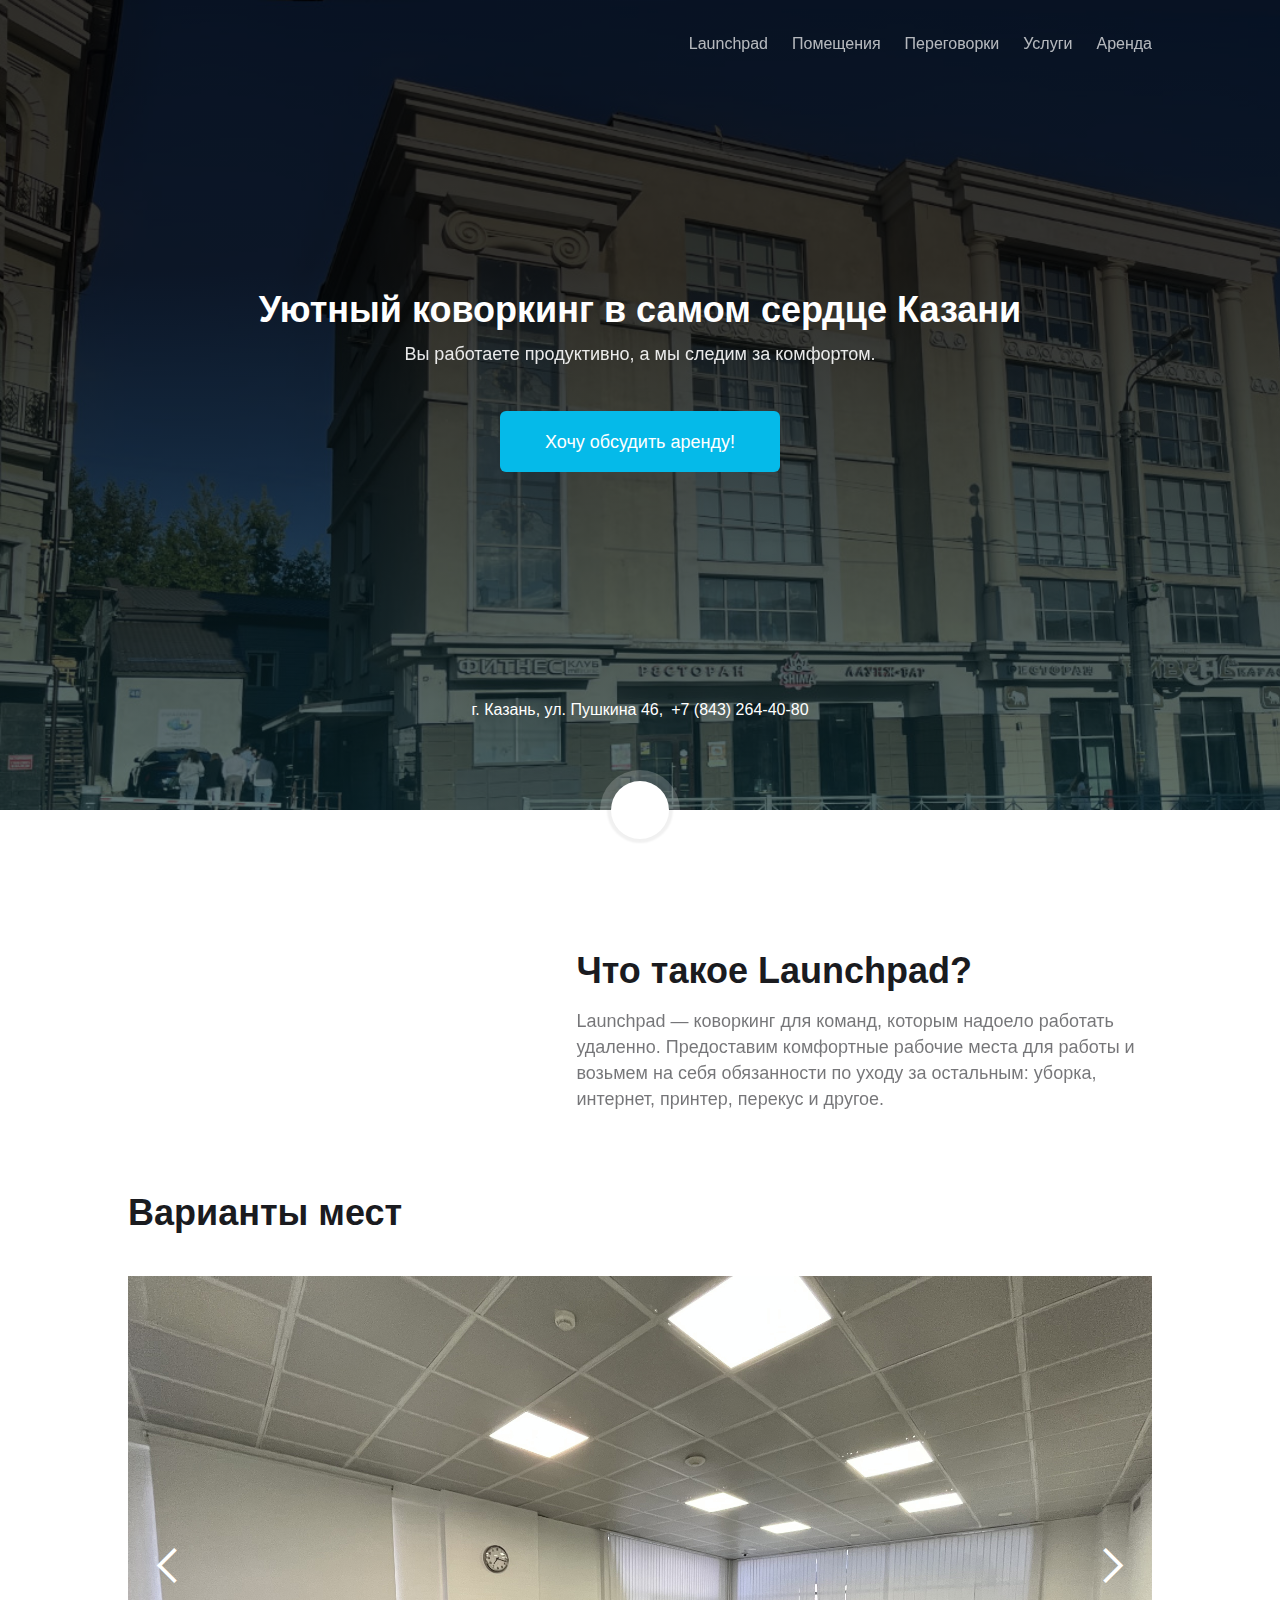
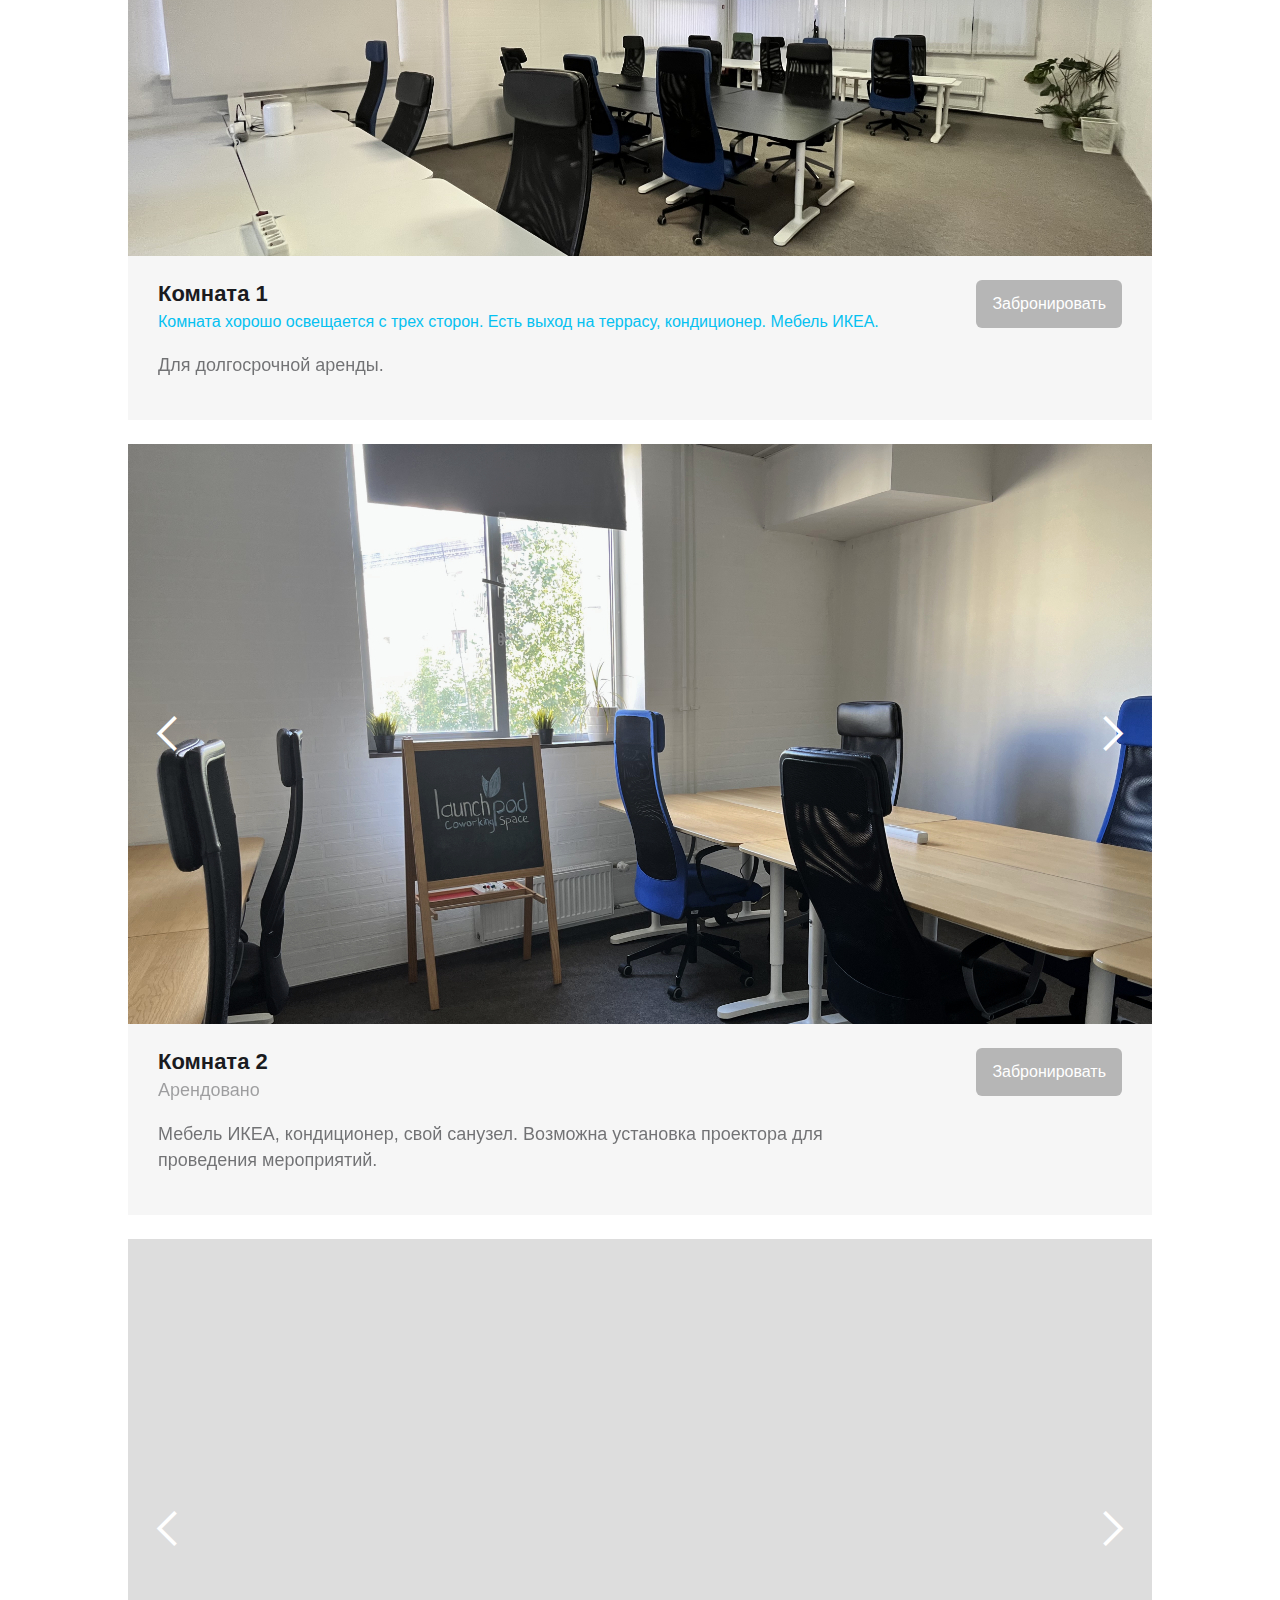
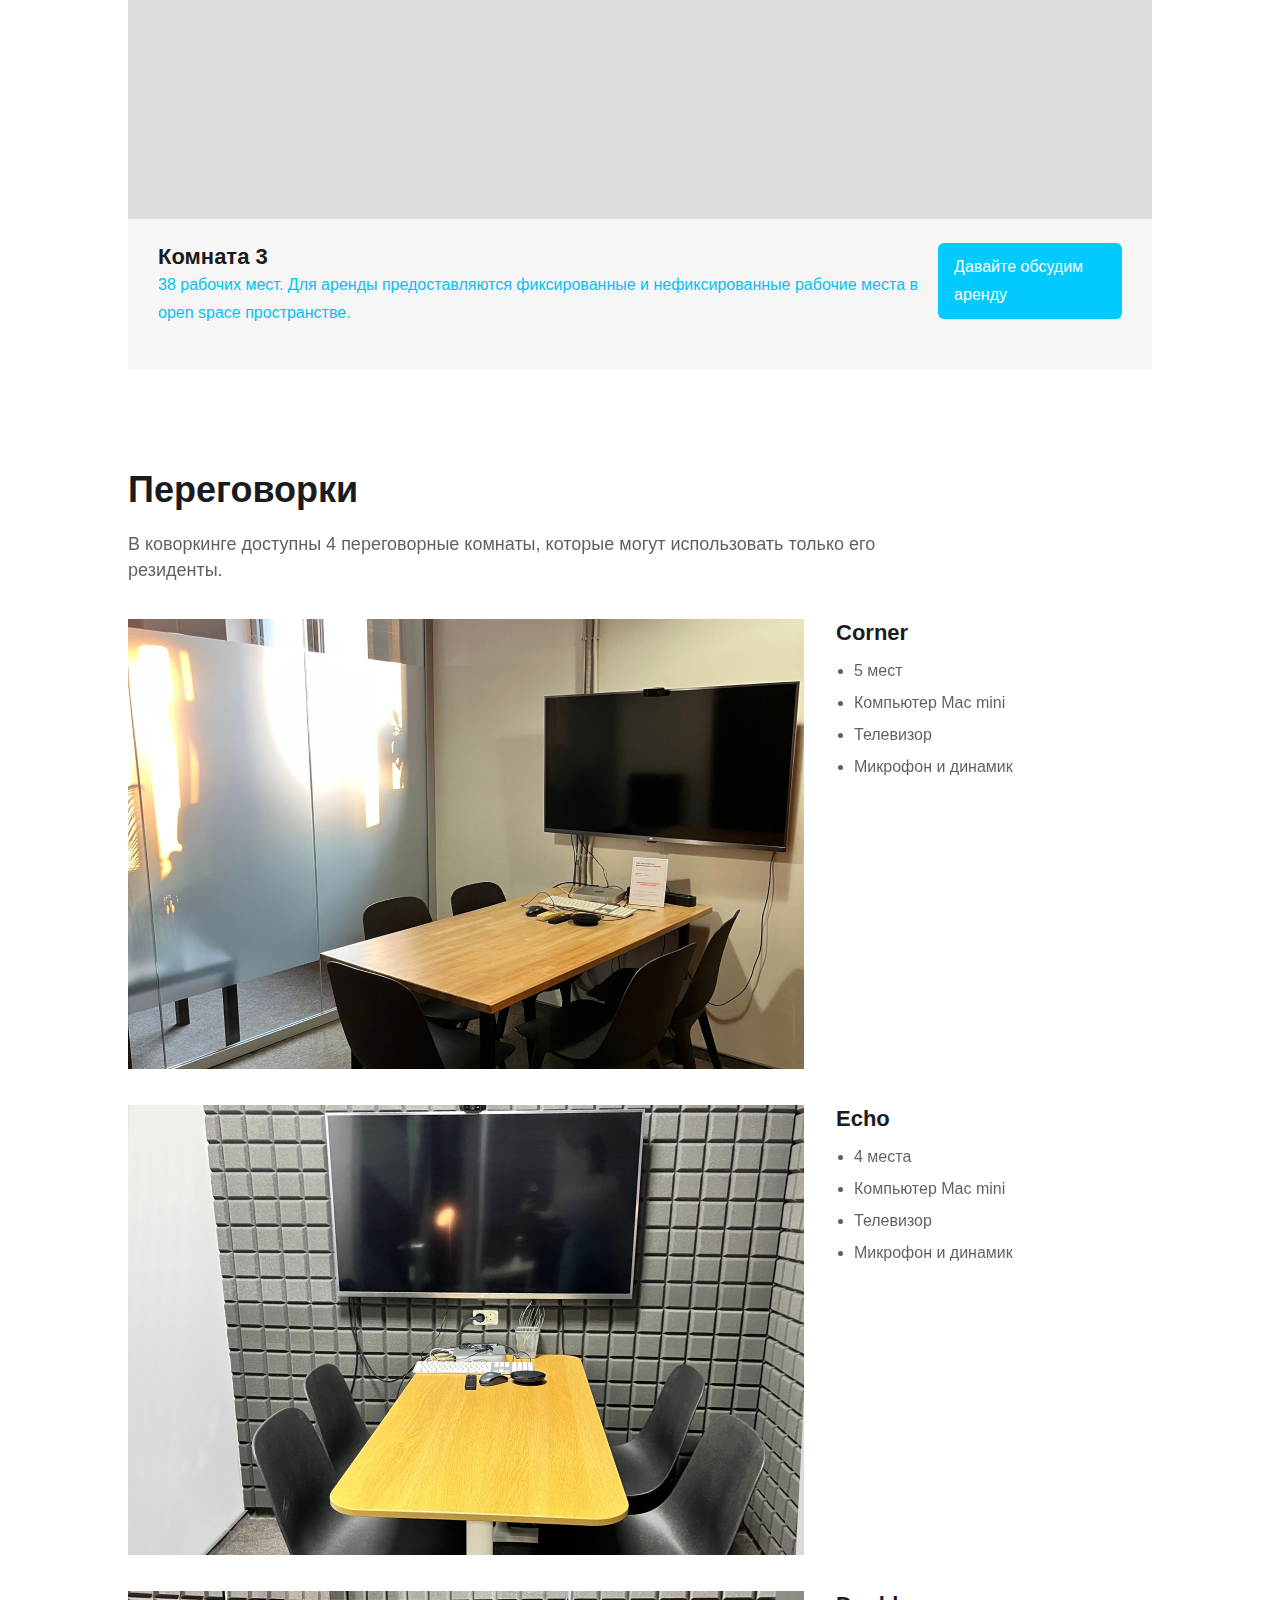
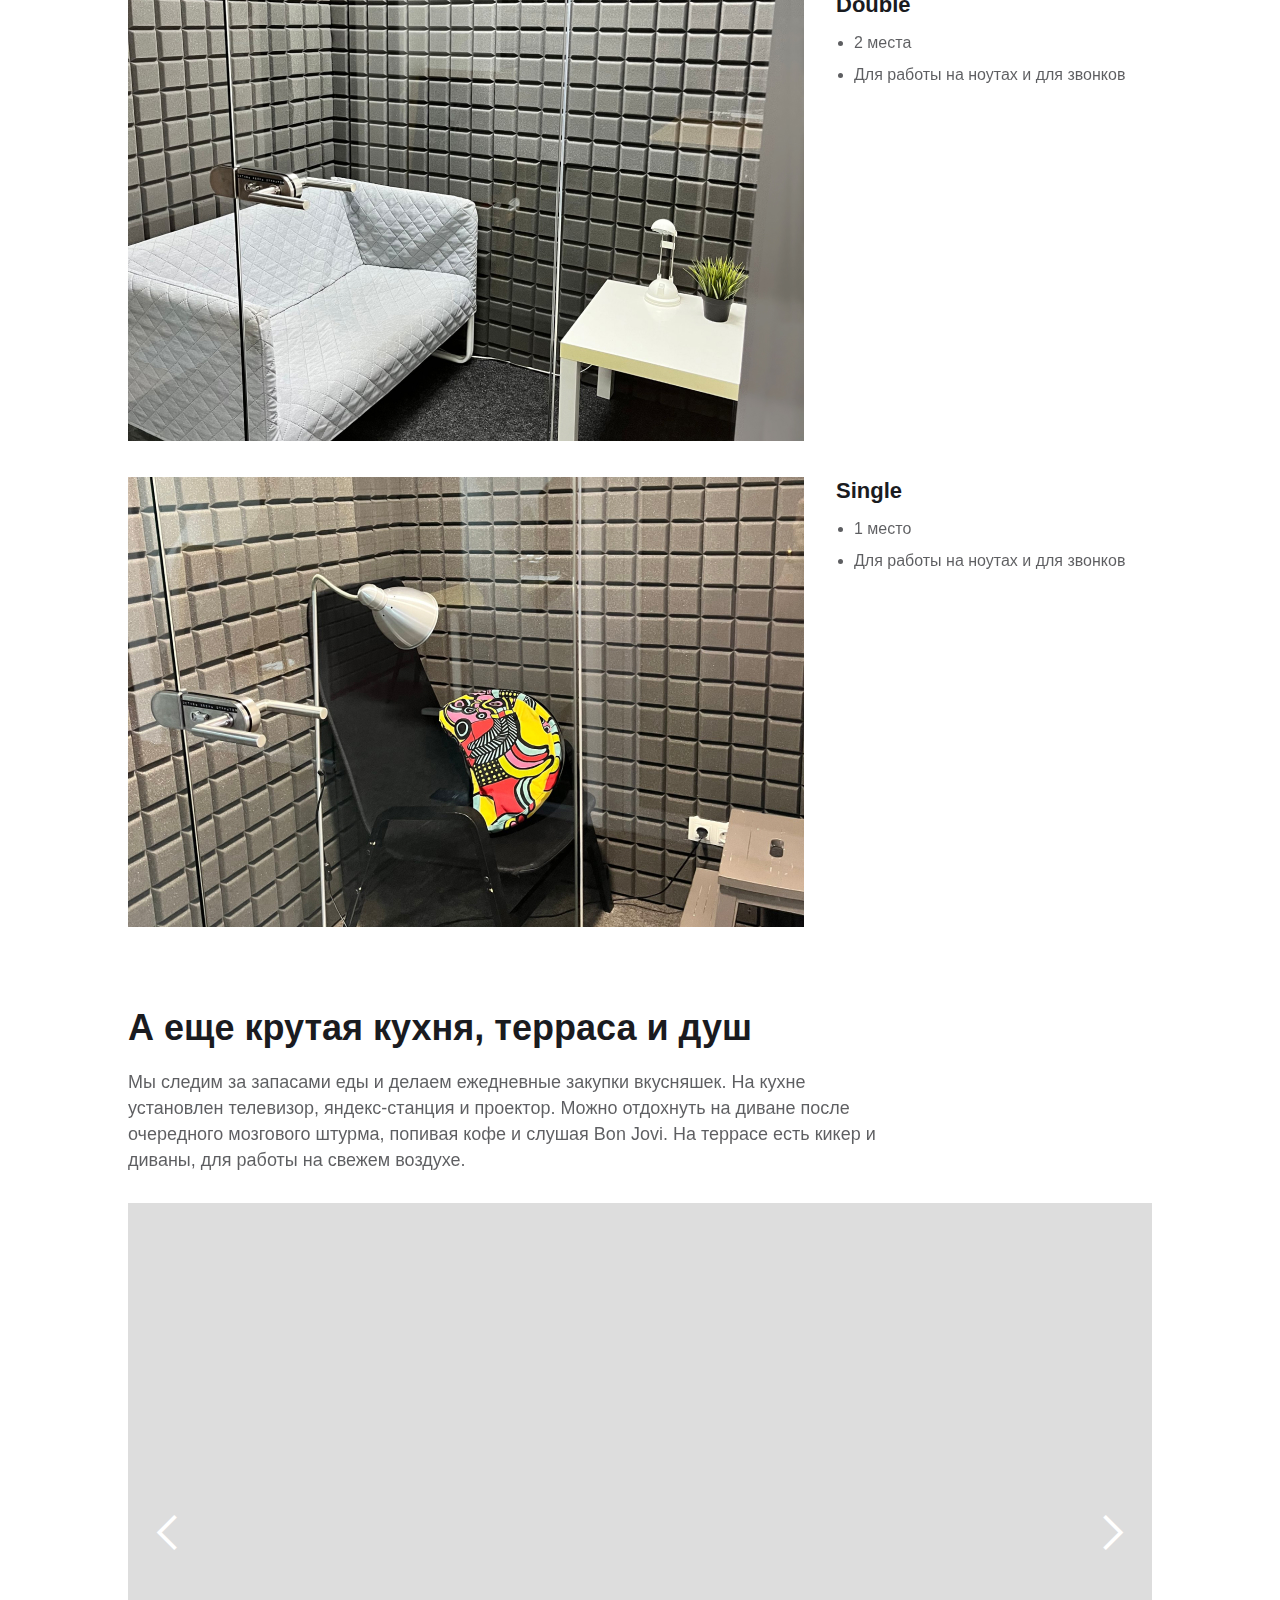
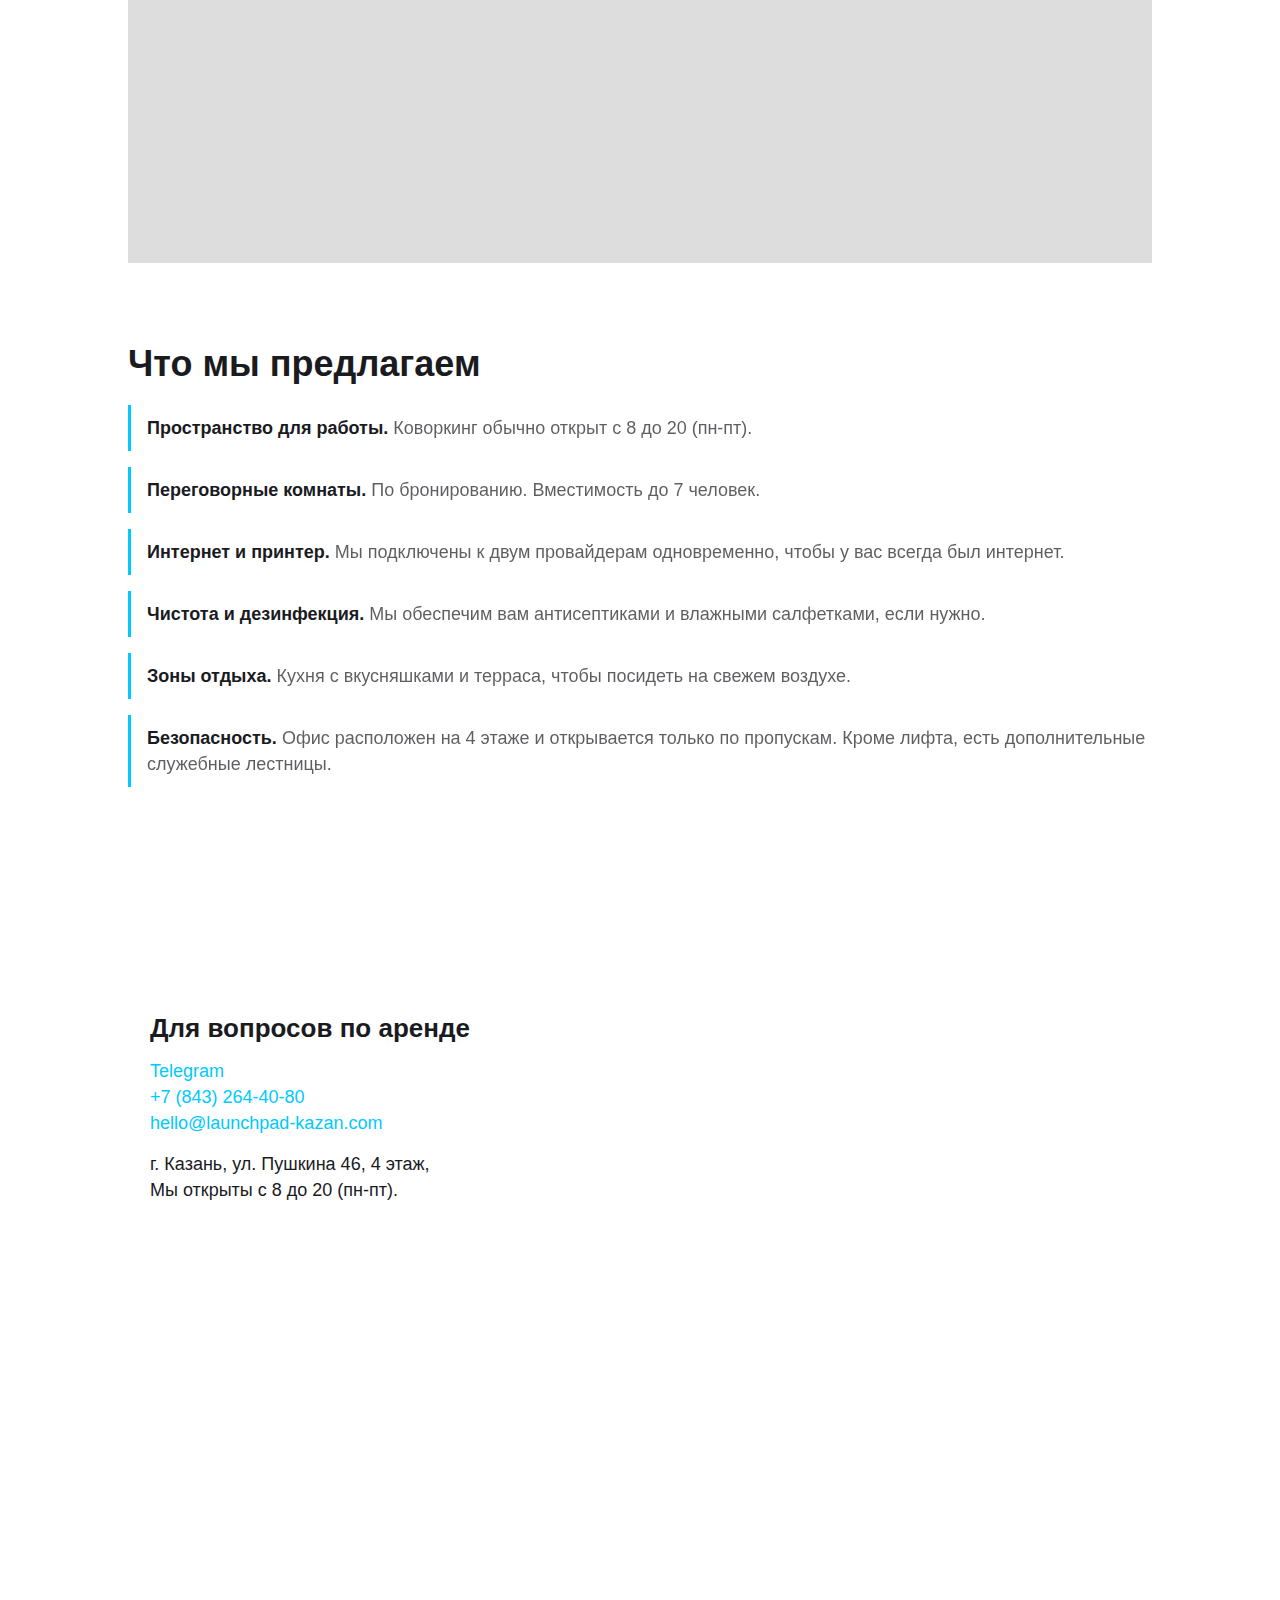
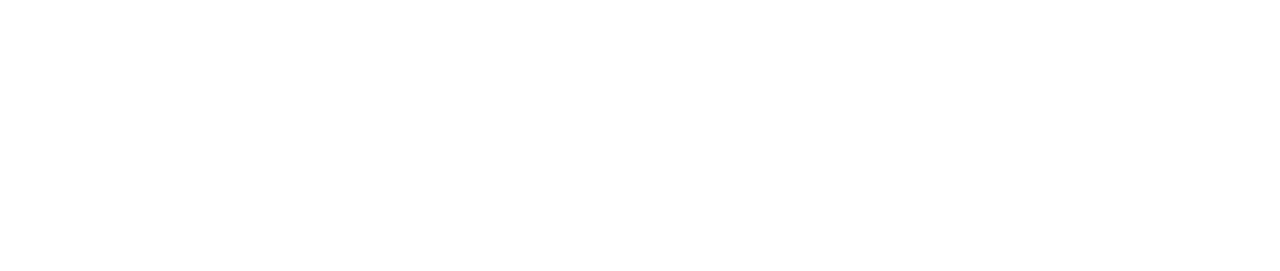
==== commit 3433fcee: "rooms information update" ====
--- a/index.html
+++ b/index.html
@@ -122,10 +122,10 @@
          </div>
          <div class="div-block-7">
             <div class="div-block-11">
-               <div class="text-block-4">Фиксированные рабочие места (18 мест)</div>
-               <div class="text-block-5"><strong class="text-block-7">9000руб./мес.</strong></div>
-               <div class="text-block-6">18 фиксированных мест. Комната хорошо освещается с трех сторон. Есть&nbsp;выход на террасу, кондиционер. Мебель ИКЕА.</div>
-            </div><a href="#map-anchor" class="book-fix-places link-2">Забронировать</a>
+               <div class="text-block-4">Комната 1</div>
+               <div class="text-block-5">Комната хорошо освещается с трех сторон. Есть&nbsp;выход на террасу, кондиционер. Мебель ИКЕА.</div>
+               <div class="text-block-6">Для долгосрочной аренды.</div>
+            </div><a href="#map-anchor" class="link-2 blocked">Забронировать</a>
          </div>
          <div data-animation="slide" data-duration="500" data-infinite="1" class="slider-2 w-slider">
             <div class="w-slider-mask">
@@ -143,10 +143,10 @@
          </div>
          <div class="div-block-7">
             <div>
-               <div class="text-block-4"><strong>Общие места</strong></div>
-               <div class="text-block-5"><strong class="text-block-7">4500руб./мес.</strong></div>
-               <div class="text-block-6">12 рабочих мест. Также в комнате, если вдруг надо, всегда есть диванчики, пуфики, возможно проведение мероприятий по  согласованию.</div>
-            </div><a href="#map-anchor" class="book-shared-places link-2">Забронировать</a>
+               <div class="text-block-4"><strong>Комната 2</strong></div>
+               <div class="text-block-5"><strong class="text-block-7">Арендовано</strong></div>
+               <div class="text-block-6">Мебель ИКЕА, кондиционер, свой санузел. Возможна установка проектора для проведения мероприятий.</div>
+            </div><a href="#map-anchor" class="link-2 blocked">Забронировать</a>
          </div>
          <div data-animation="slide" data-duration="500" data-infinite="1" class="slider-2 w-slider">
             <div class="w-slider-mask">
@@ -164,17 +164,16 @@
          </div>
          <div class="div-block-7">
             <div>
-               <div class="text-block-4"><strong>Комната 3 (205 кв. метров)</strong></div>
-               <div class="text-block-7">Арендовано</div>
-               <div class="text-block-6">38 рабочих мест. Есть выход на террасу. </div>
-            </div><a href="#map-anchor" class="link-2 blocked">Давайте обсудим аренду</a>
+               <div class="text-block-4"><strong>Комната 3</strong></div>
+               <div class="text-block-5">38 рабочих мест. Для аренды предоставляются фиксированные и нефиксированные рабочие места в open space пространстве.</div>
+            </div><a href="#map-anchor" class="book-fix-places link-2">Давайте обсудим аренду</a>
          </div>
       </div>
    </div>
    <div id="Conversation-rooms" class="section-4">
       <div class="container-3 w-container">
          <div class="text-block-8"><strong class="bold-text-5">Переговорки</strong></div>
-         <div class="text-block-9">Коворкерам доступны 4 переговорные комнаты.</div>
+         <div class="text-block-9">В коворкинге доступны 4 переговорные комнаты, которые могут использовать только его резиденты.</div>
 
          <div class="div-block-8"><img src="./images/corner.jpg" alt="" class="image-7" />
             <div class="div-block-9">
@@ -195,7 +194,6 @@
                   <li class="list-item-2">Компьютер Mac mini</li>
                   <li class="list-item-3">Телевизор</li>
                   <li class="list-item-4">Микрофон и динамик</li>
-                  <li class="list-item-5">Доска и маркеры</li>
                </ul>
             </div>
          </div>
@@ -291,6 +289,7 @@
             <div class="map-container">
                <div class="address">
                   <h1 class="form-title">Для вопросов по аренде</h1>
+                  <div class="address-text blue-text"><a href="https://t.me/launchpadkazan" class="link-4">Telegram</a><br /></div>
                   <div class="address-text blue-text"><a href="tel:+7(843)264-40-80" class="link-4">+7 (843)
                         264-40-80</a><br /></div>
                   <div class="address-text blue-text"><a href="mailto:hello@launchpad-kazan.com"
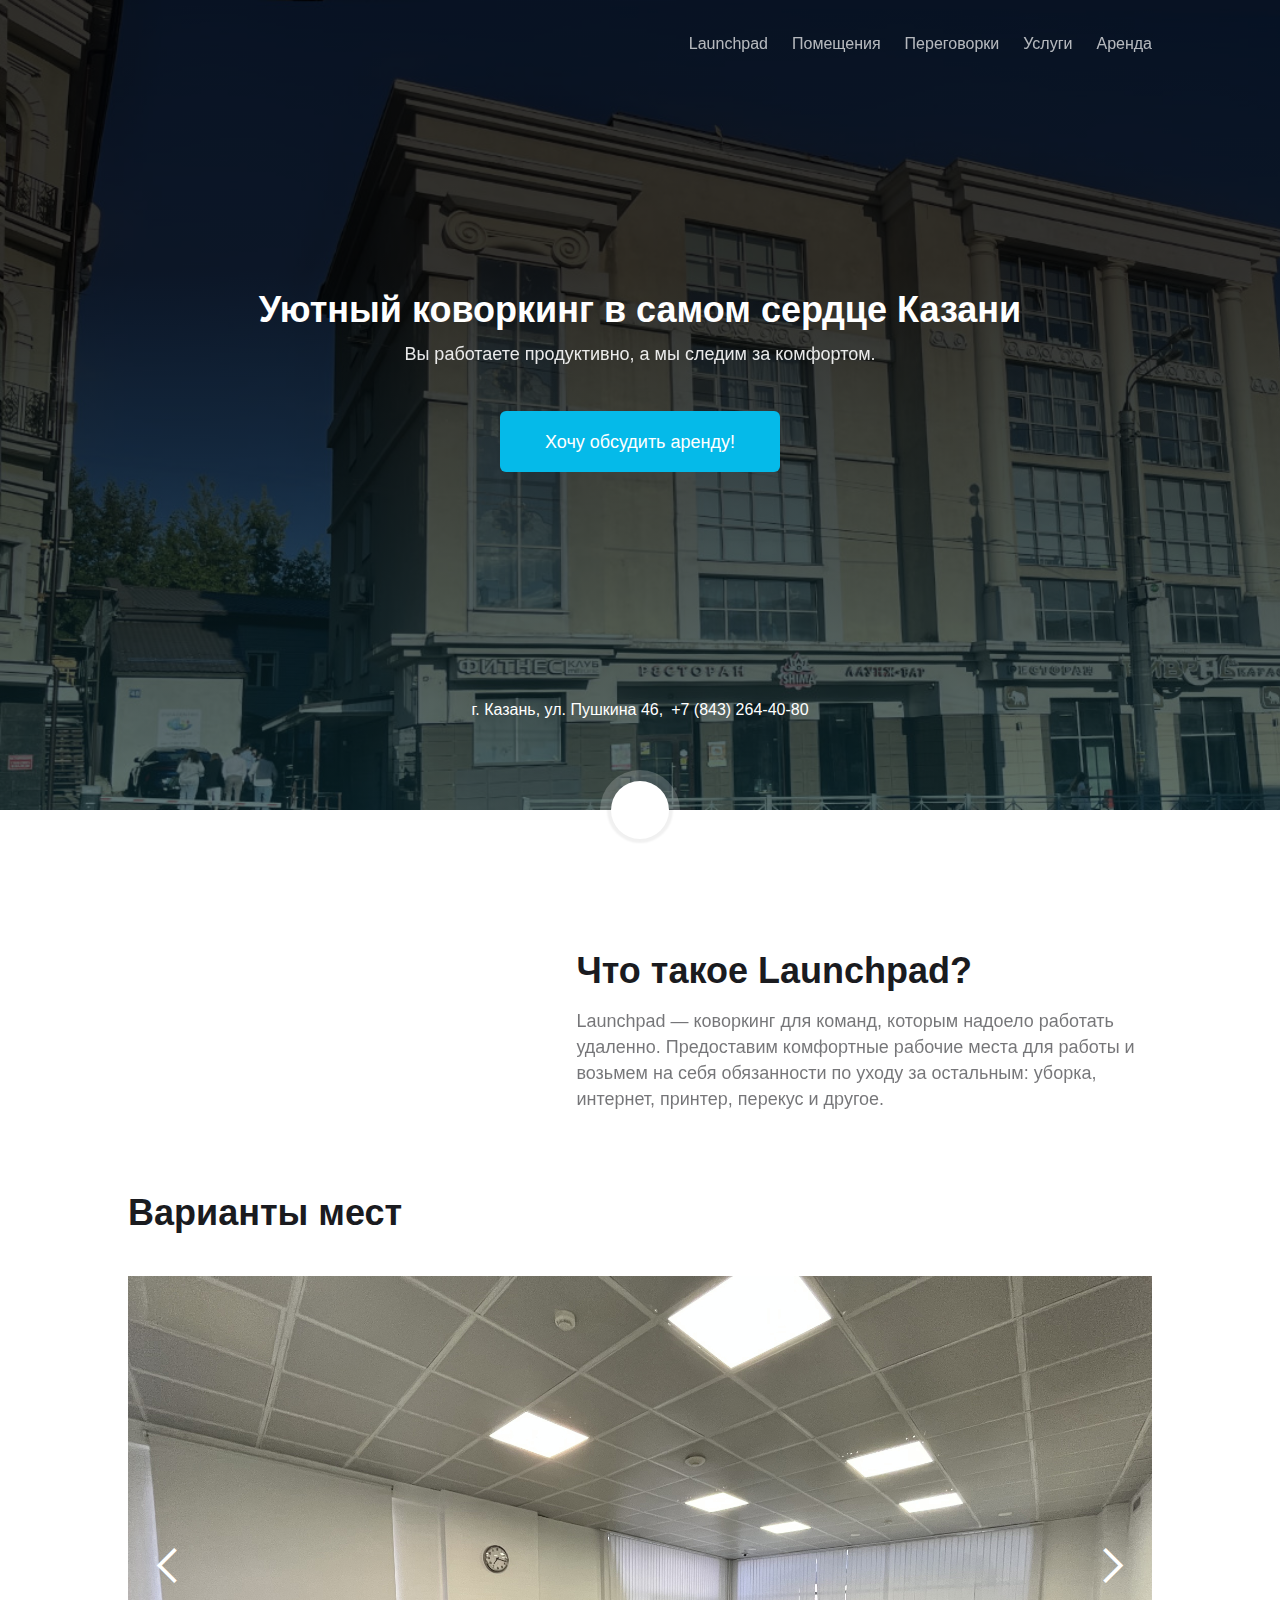
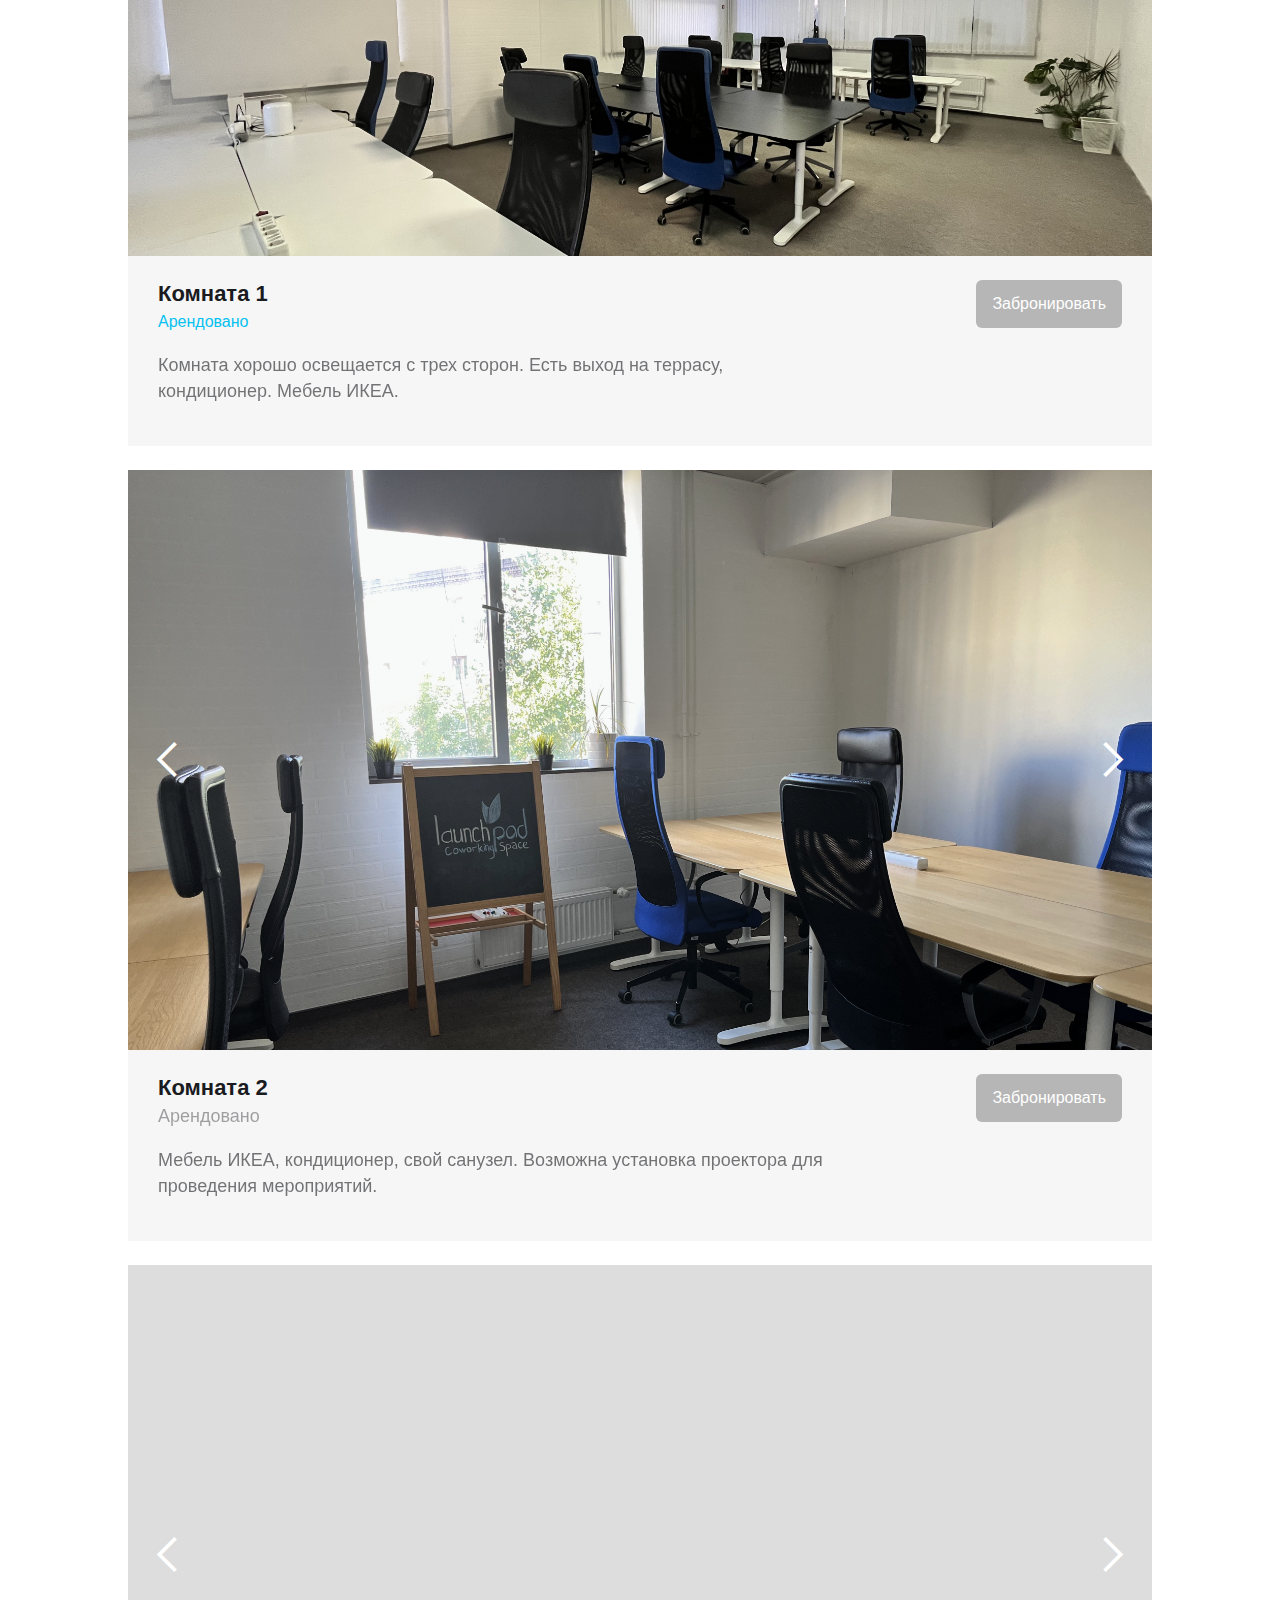
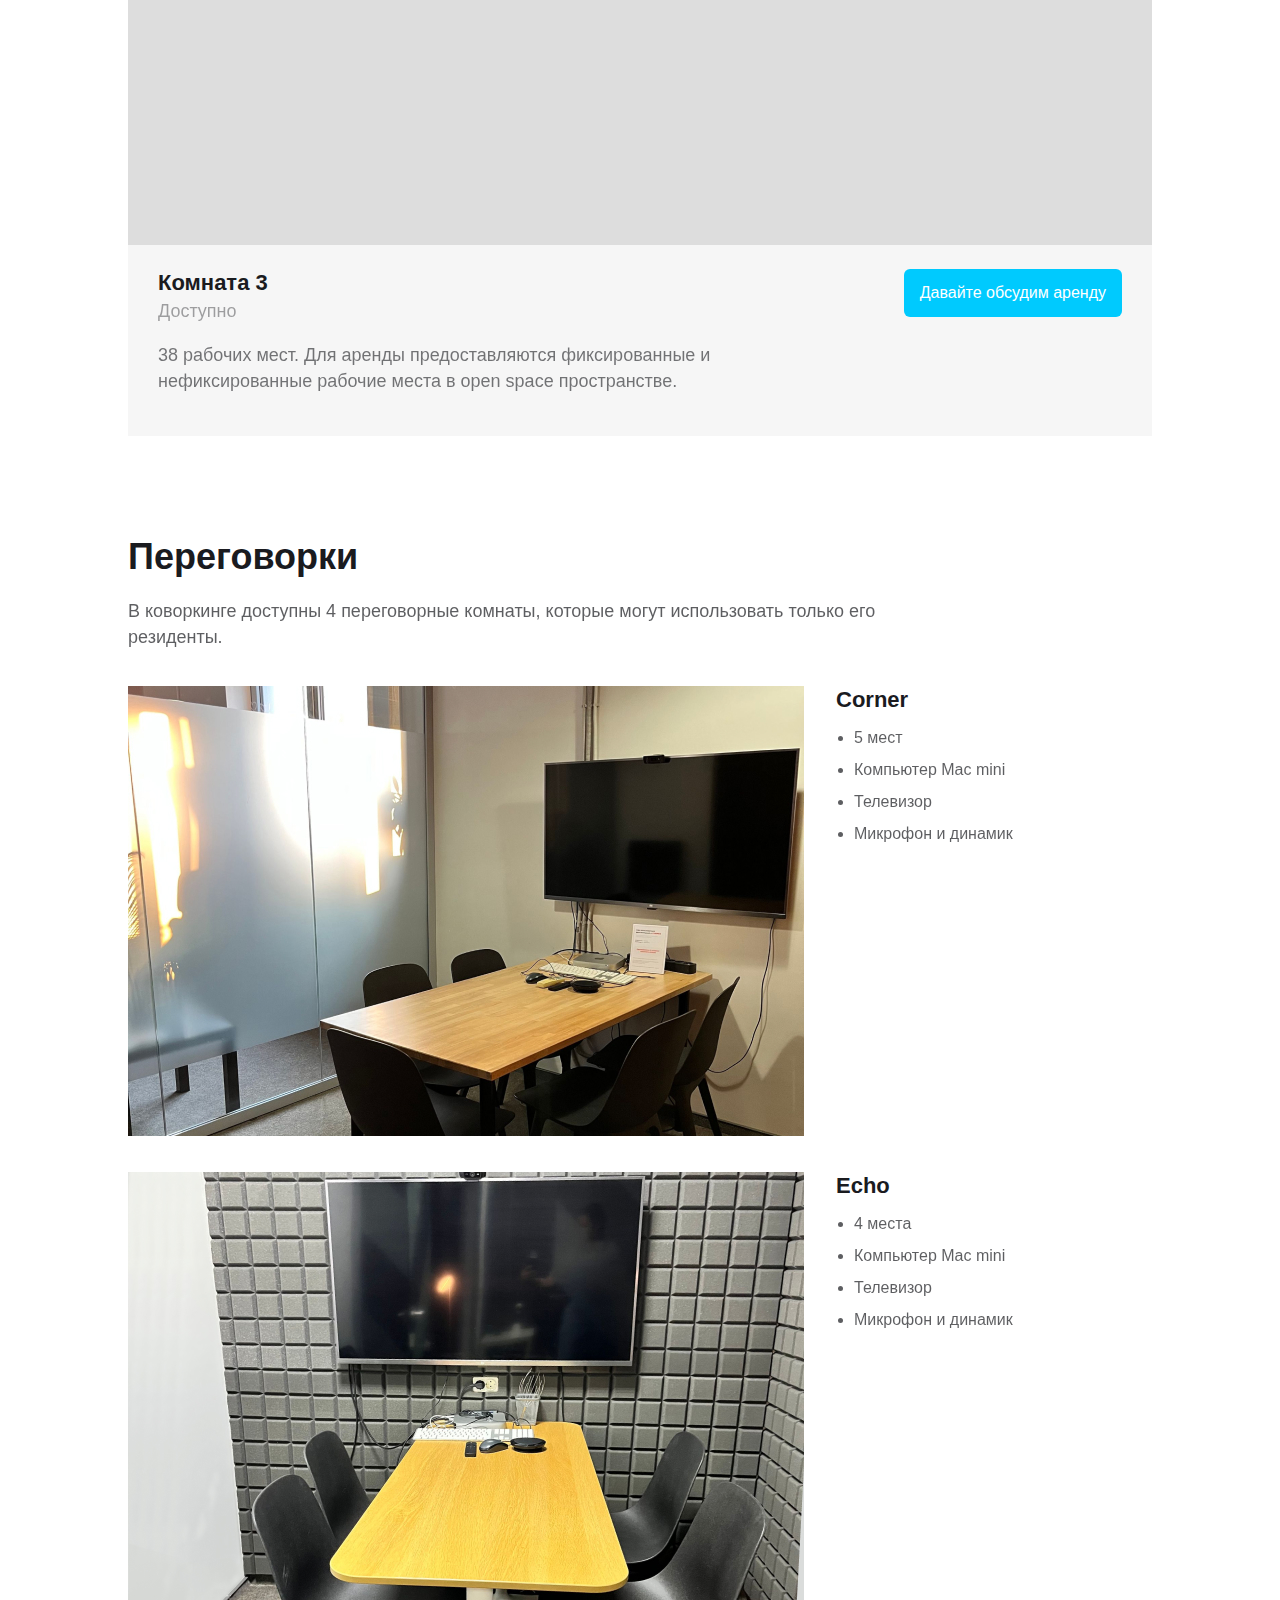
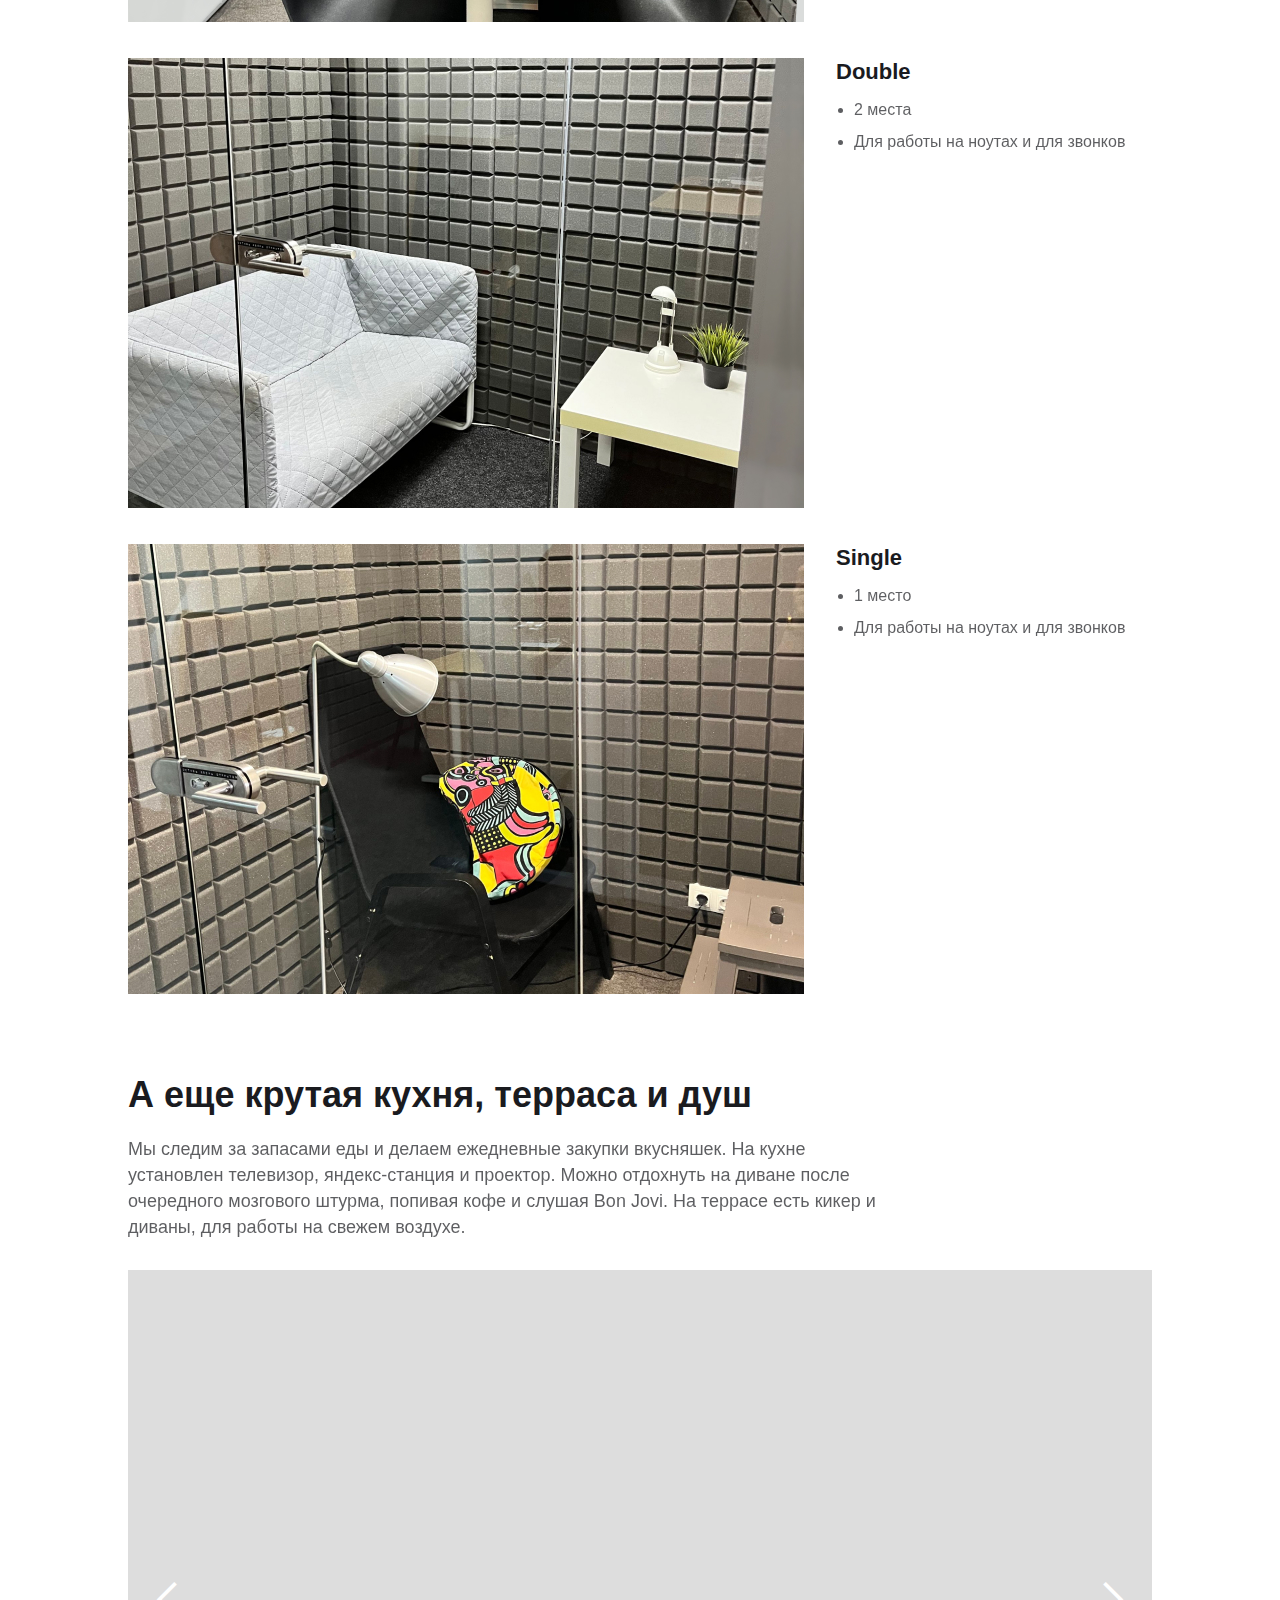
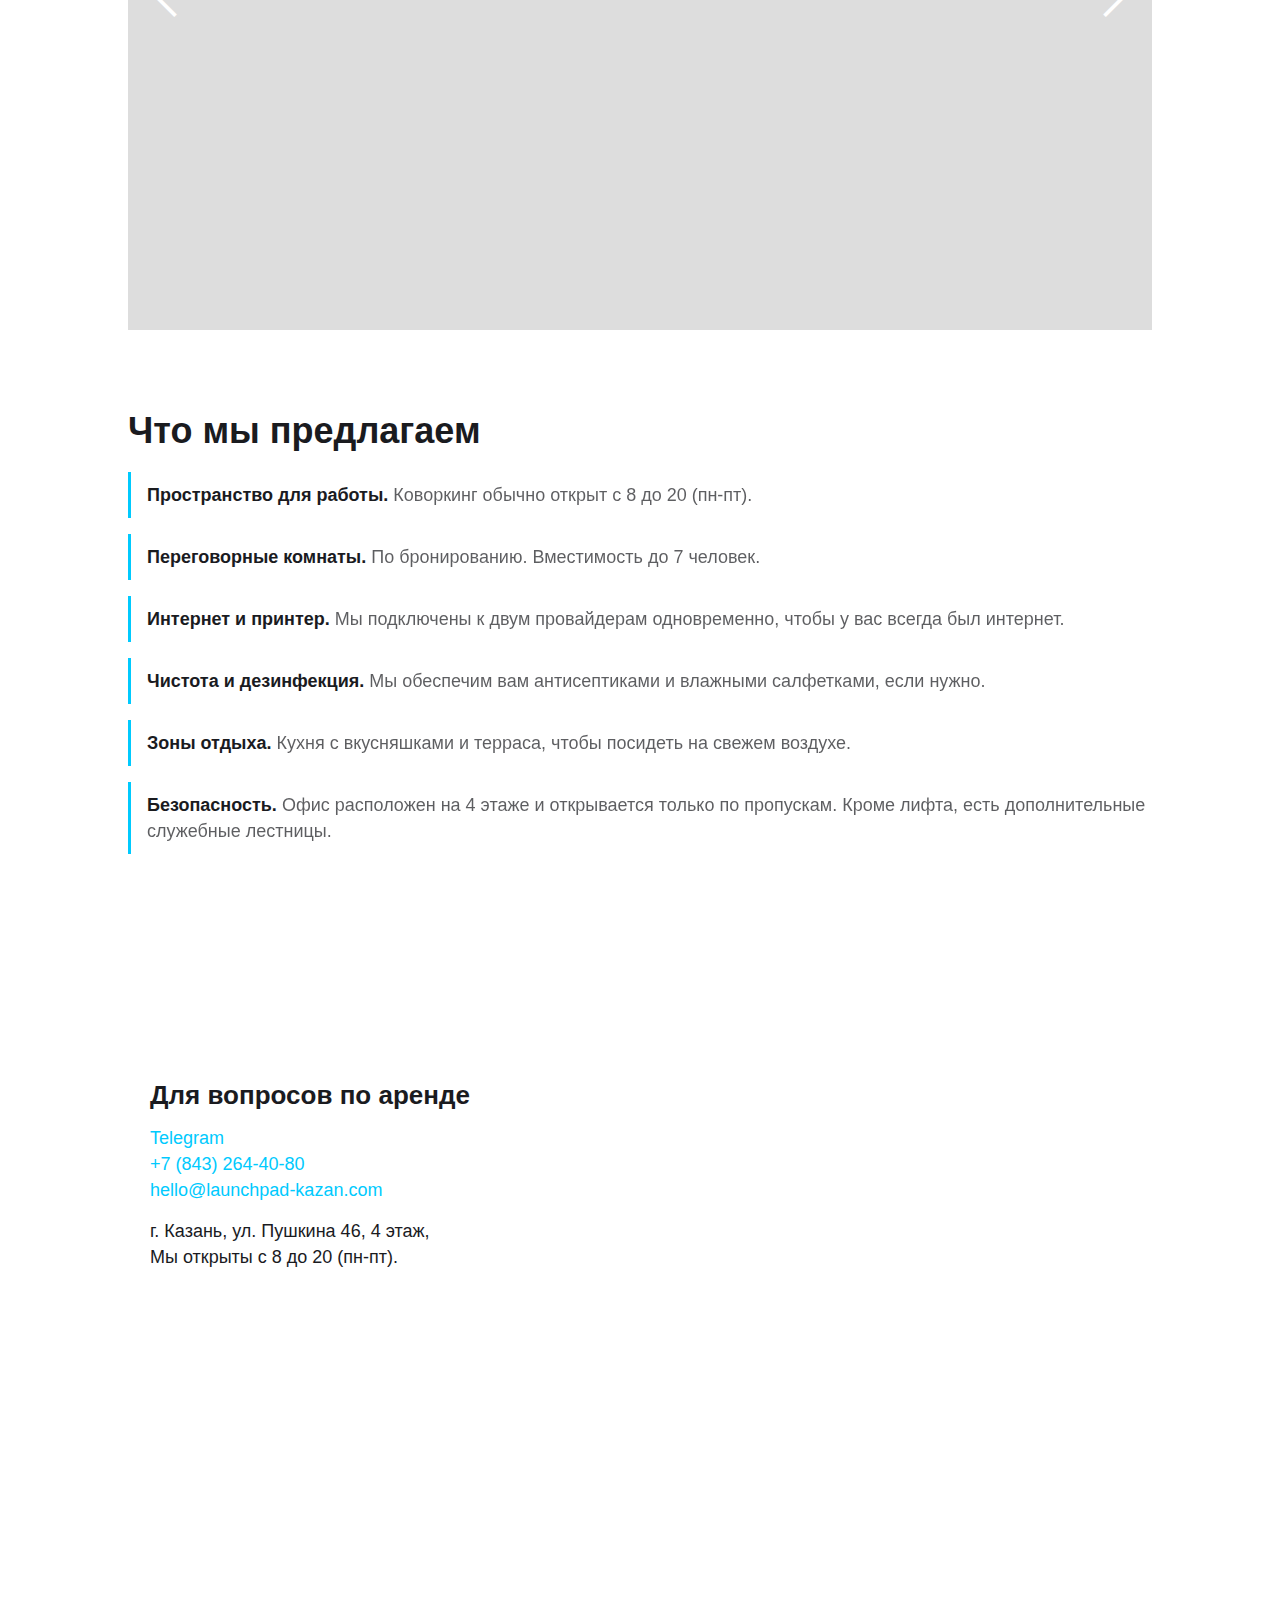
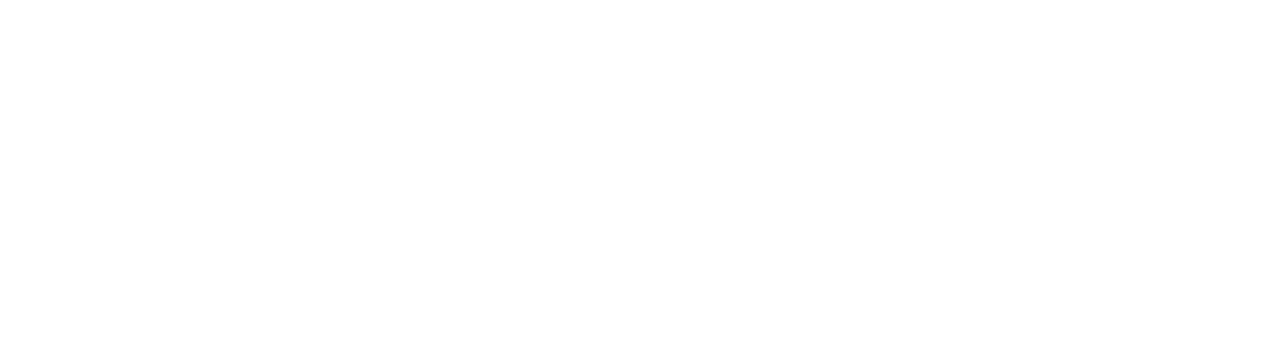
==== commit 2163d0d9: "update fix" ====
--- a/index.html
+++ b/index.html
@@ -122,9 +122,9 @@
          </div>
          <div class="div-block-7">
             <div class="div-block-11">
-               <div class="text-block-4">Комната 1</div>
-               <div class="text-block-5">Комната хорошо освещается с трех сторон. Есть&nbsp;выход на террасу, кондиционер. Мебель ИКЕА.</div>
-               <div class="text-block-6">Для долгосрочной аренды.</div>
+               <div class="text-block-4"><strong>Комната 1</strong></div>
+               <div class="text-block-5">Арендовано</div>
+               <div class="text-block-6">Комната хорошо освещается с трех сторон. Есть&nbsp;выход на террасу, кондиционер. Мебель ИКЕА.</div>
             </div><a href="#map-anchor" class="link-2 blocked">Забронировать</a>
          </div>
          <div data-animation="slide" data-duration="500" data-infinite="1" class="slider-2 w-slider">
@@ -165,7 +165,8 @@
          <div class="div-block-7">
             <div>
                <div class="text-block-4"><strong>Комната 3</strong></div>
-               <div class="text-block-5">38 рабочих мест. Для аренды предоставляются фиксированные и нефиксированные рабочие места в open space пространстве.</div>
+               <div class="text-block-5"><strong class="text-block-7">Доступно</strong></div>
+               <div class="text-block-6">38 рабочих мест. Для аренды предоставляются фиксированные и нефиксированные рабочие места в open space пространстве.</div>
             </div><a href="#map-anchor" class="book-fix-places link-2">Давайте обсудим аренду</a>
          </div>
       </div>
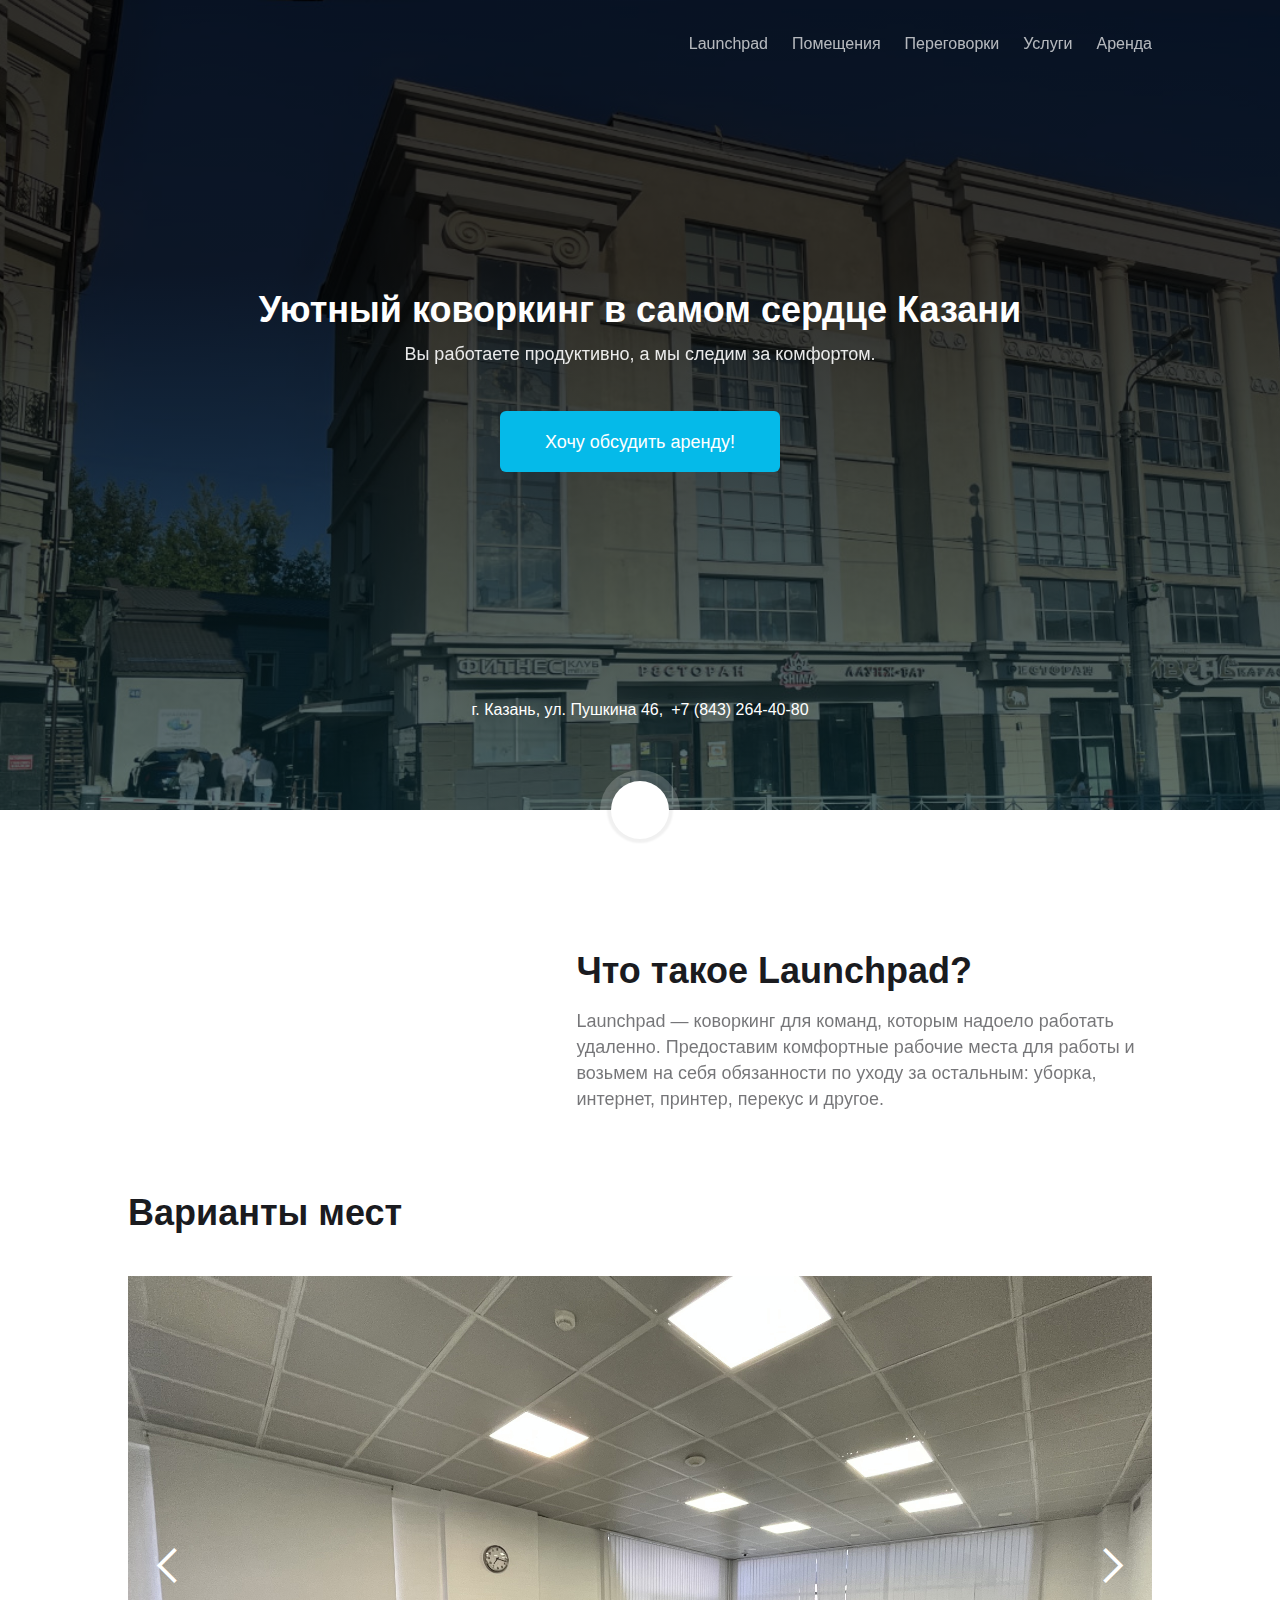
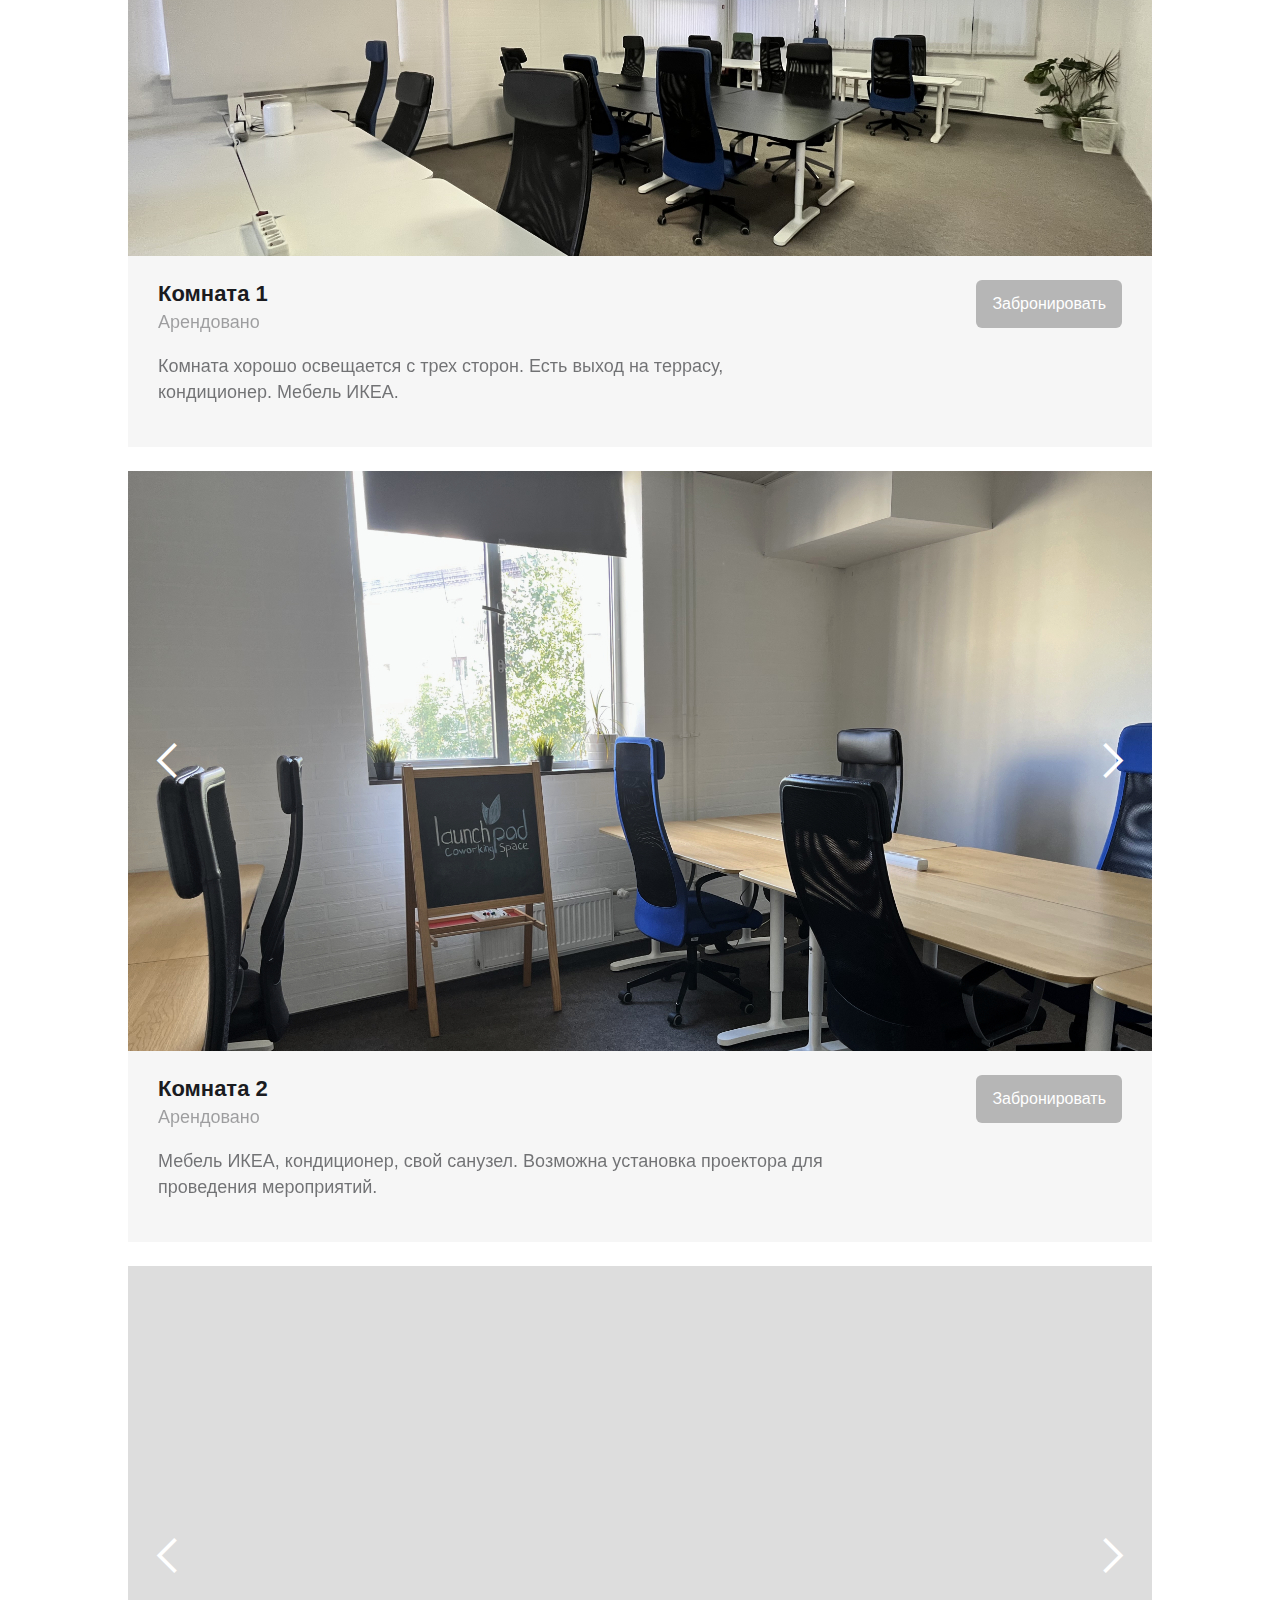
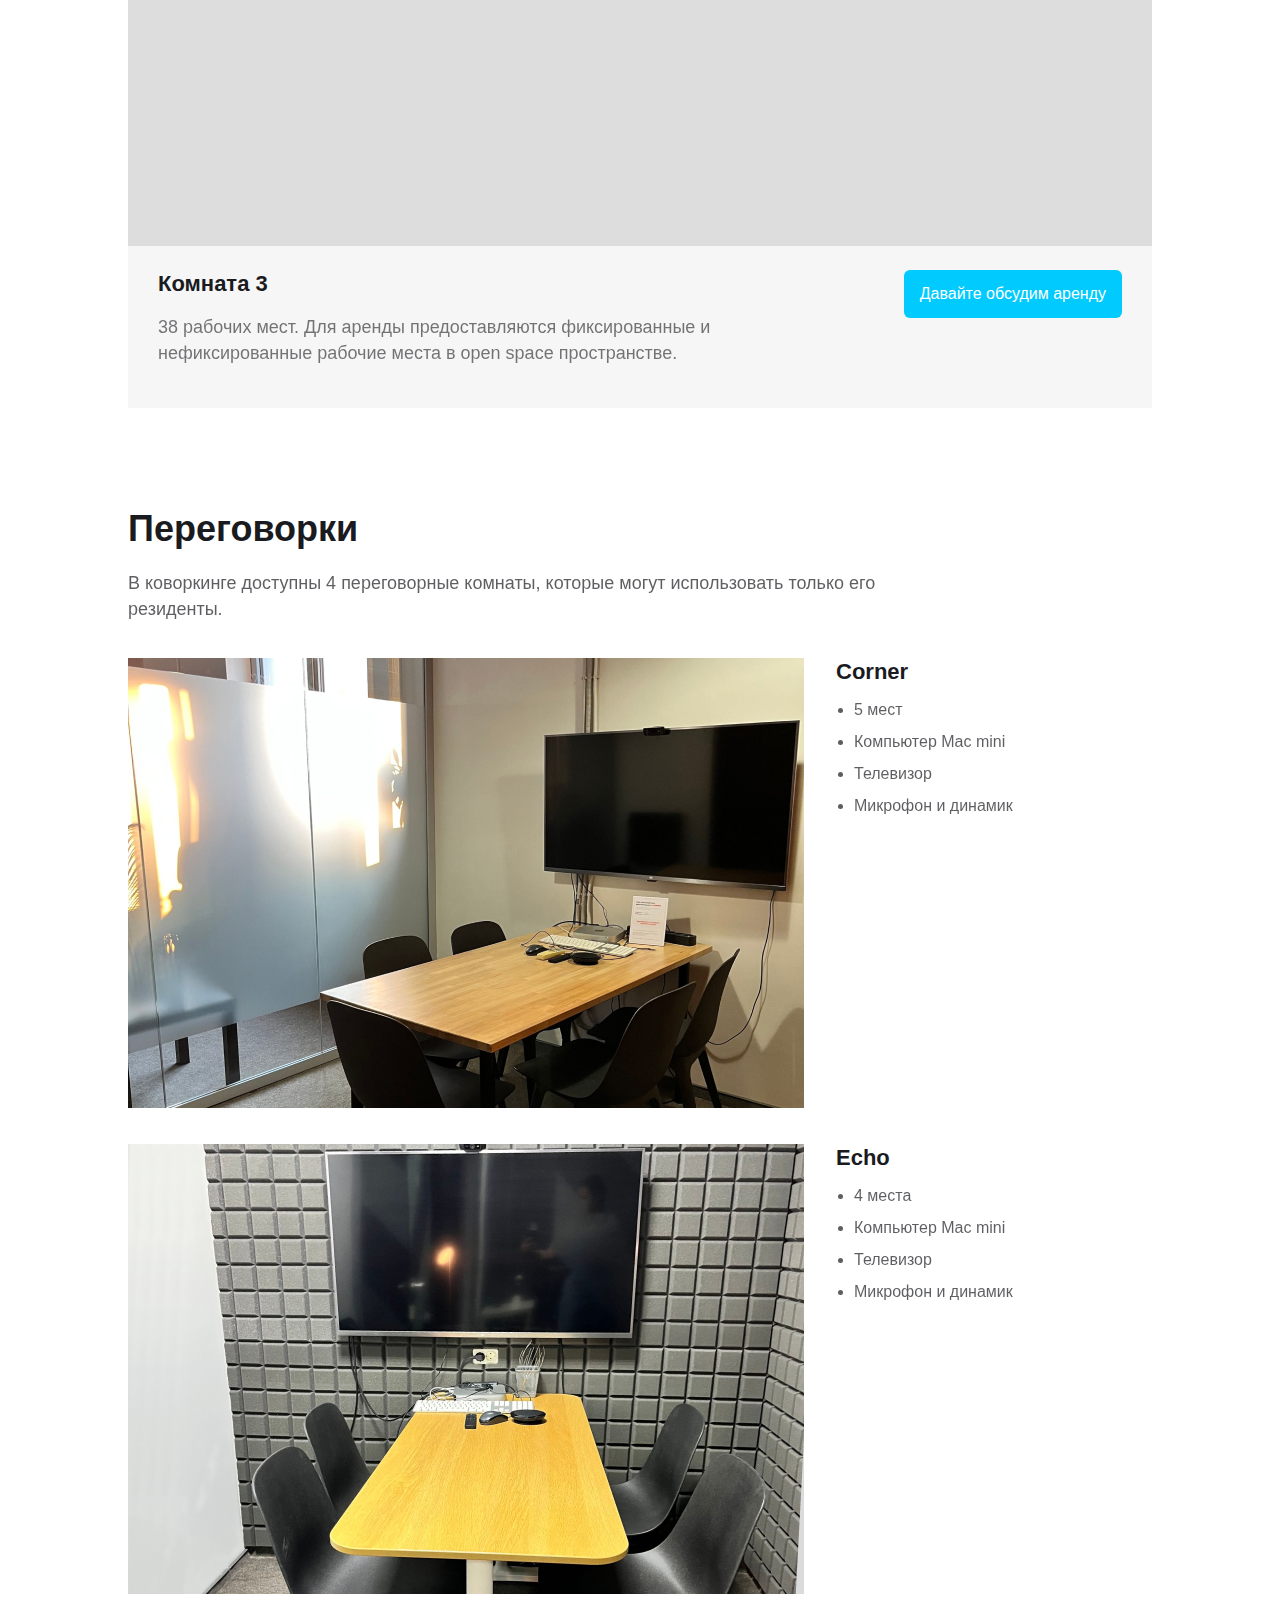
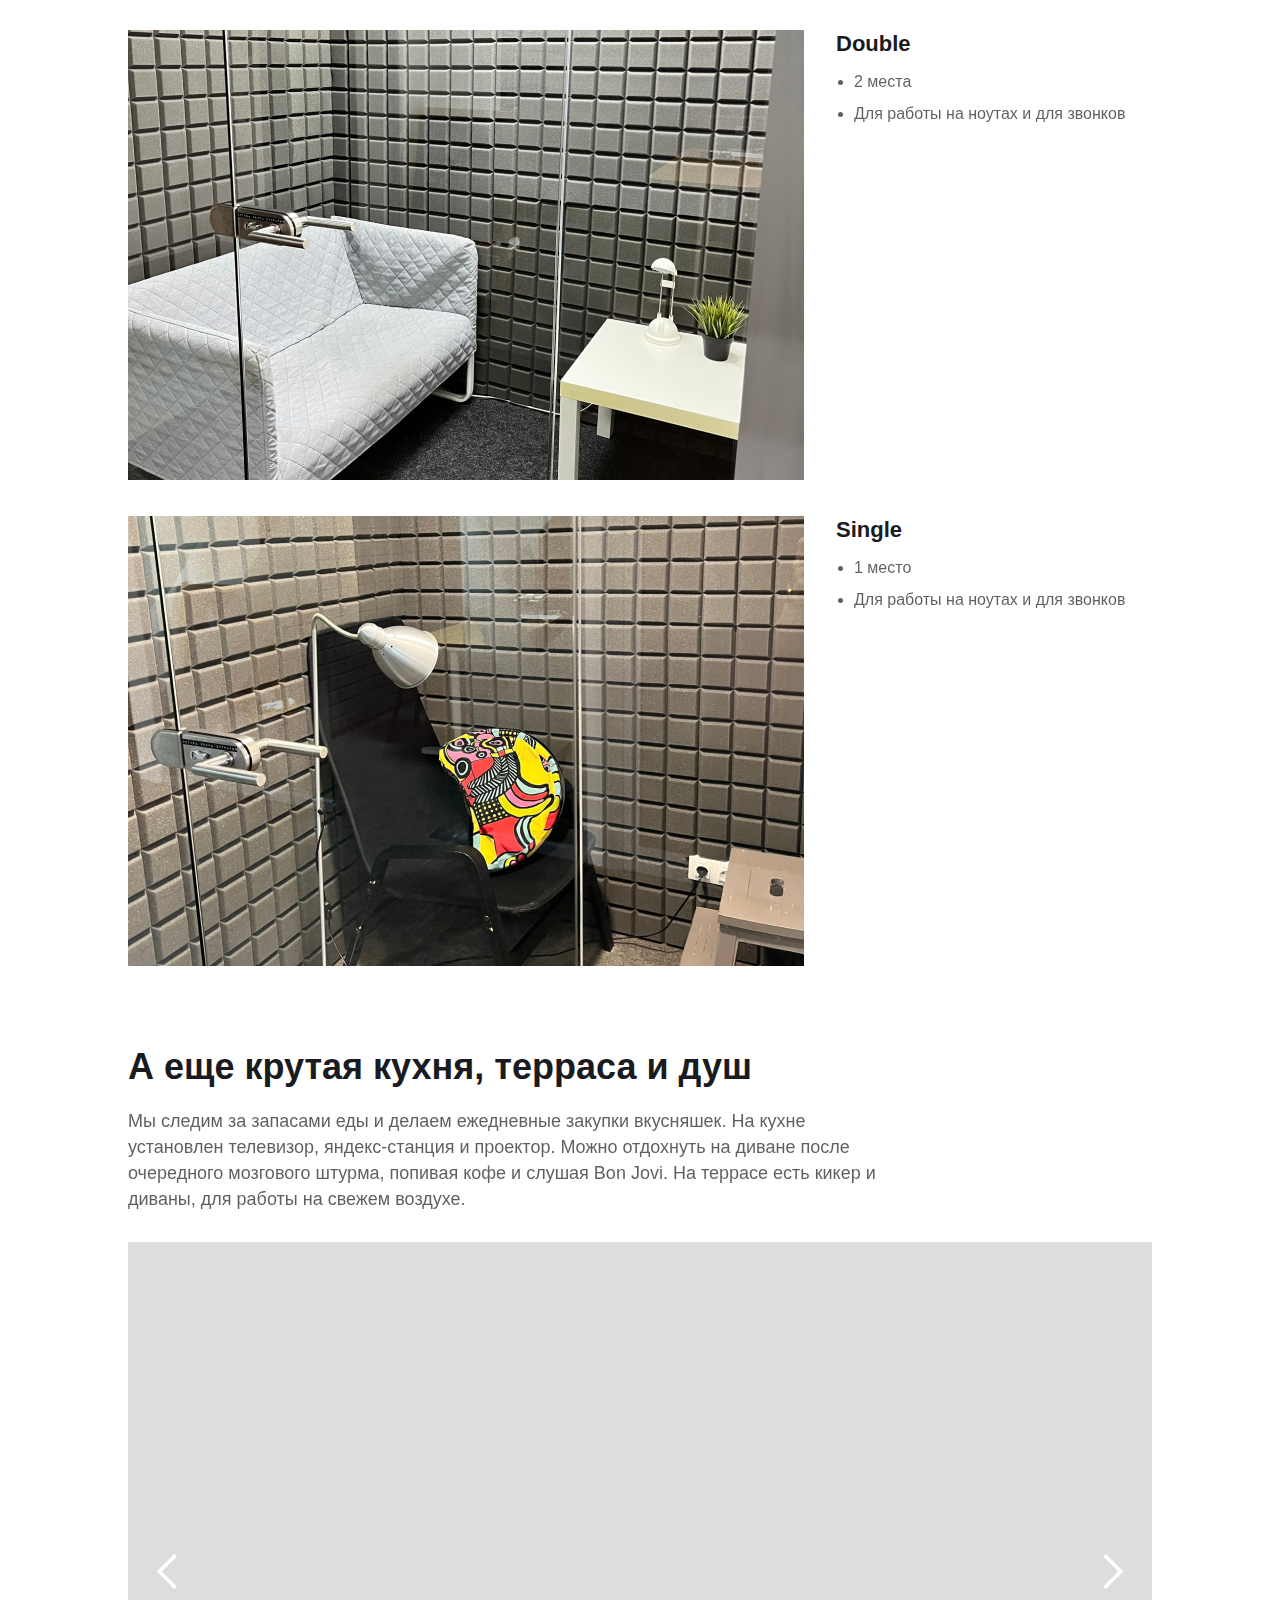
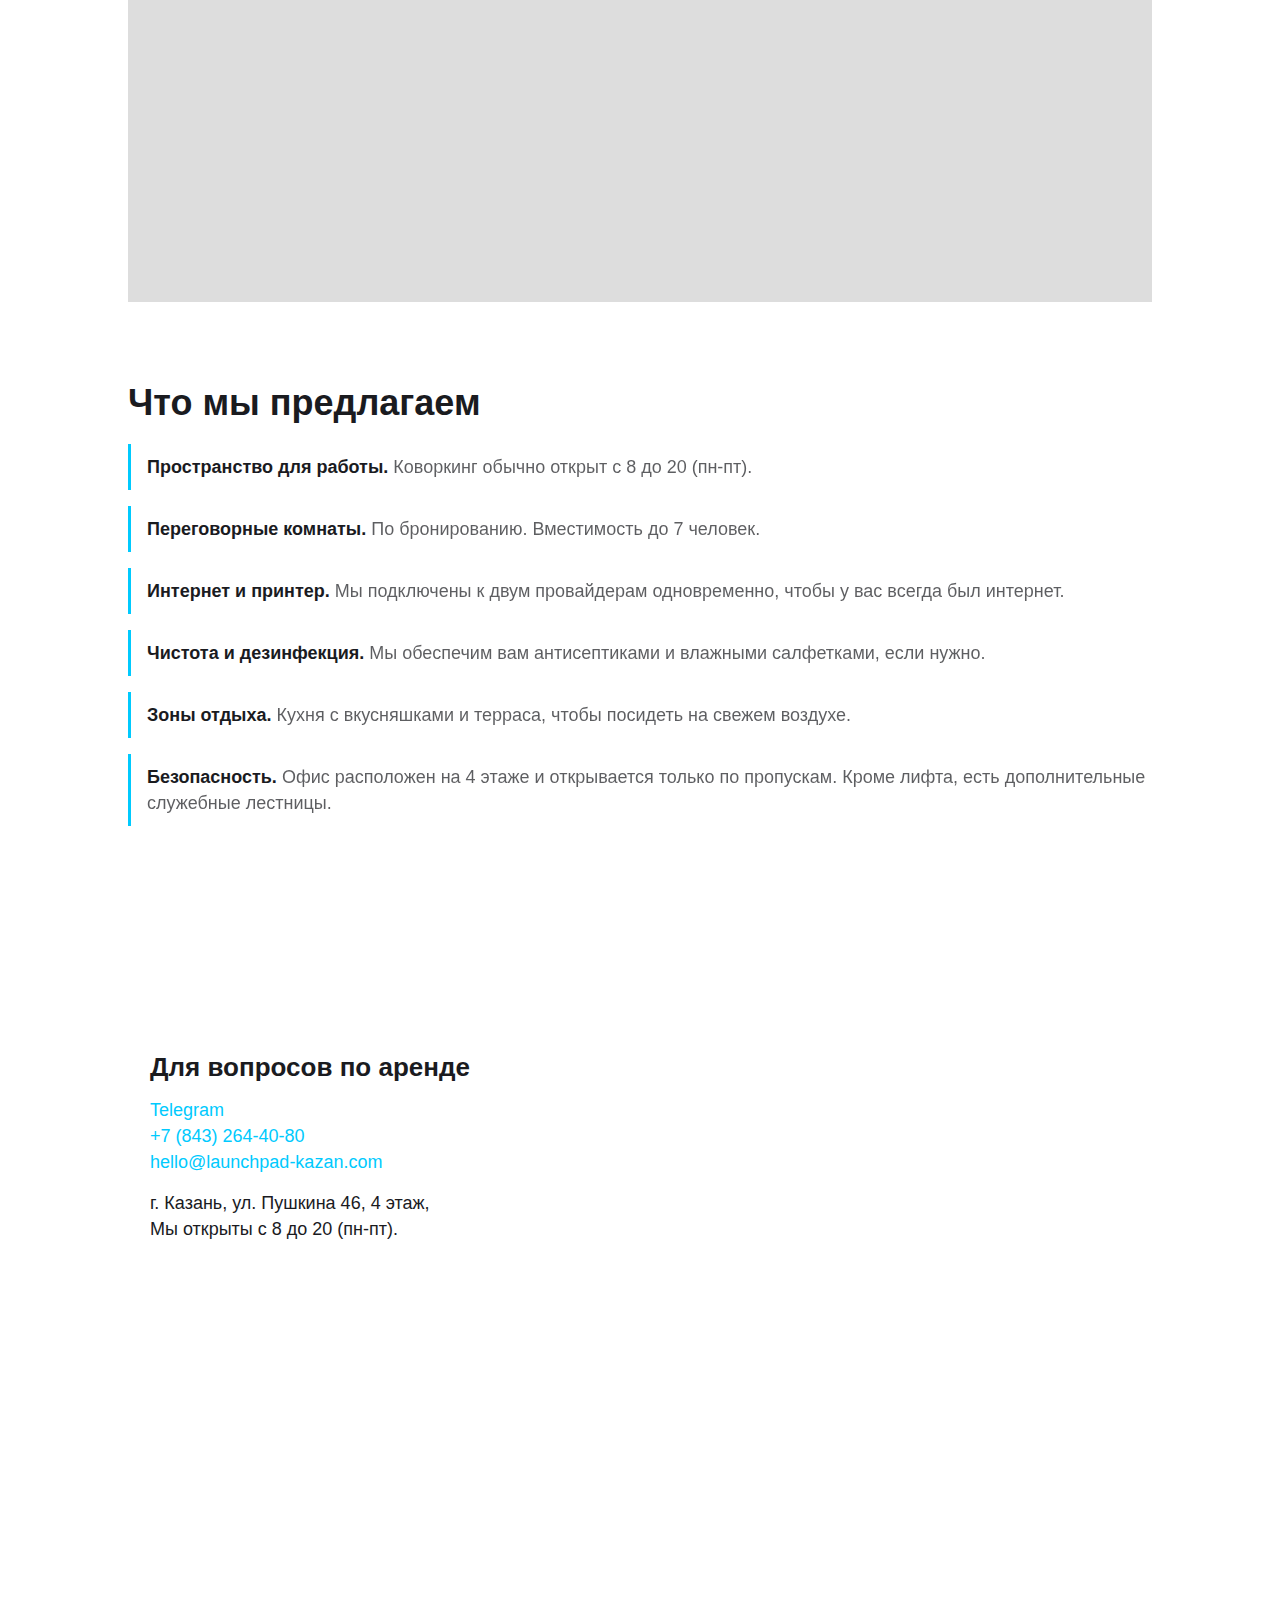
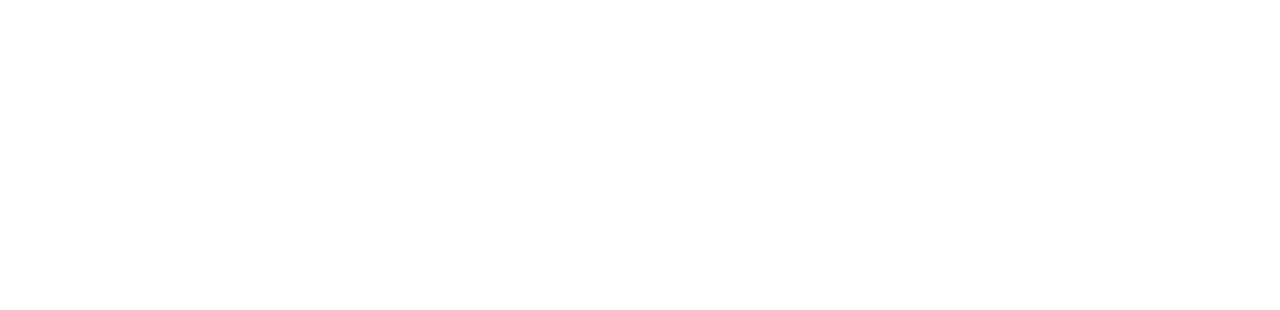
==== commit f1098918: "fix" ====
--- a/index.html
+++ b/index.html
@@ -123,7 +123,7 @@
          <div class="div-block-7">
             <div class="div-block-11">
                <div class="text-block-4"><strong>Комната 1</strong></div>
-               <div class="text-block-5">Арендовано</div>
+               <div class="text-block-5"><strong class="text-block-7">Арендовано</strong></div>
                <div class="text-block-6">Комната хорошо освещается с трех сторон. Есть&nbsp;выход на террасу, кондиционер. Мебель ИКЕА.</div>
             </div><a href="#map-anchor" class="link-2 blocked">Забронировать</a>
          </div>
@@ -165,7 +165,6 @@
          <div class="div-block-7">
             <div>
                <div class="text-block-4"><strong>Комната 3</strong></div>
-               <div class="text-block-5"><strong class="text-block-7">Доступно</strong></div>
                <div class="text-block-6">38 рабочих мест. Для аренды предоставляются фиксированные и нефиксированные рабочие места в open space пространстве.</div>
             </div><a href="#map-anchor" class="book-fix-places link-2">Давайте обсудим аренду</a>
          </div>
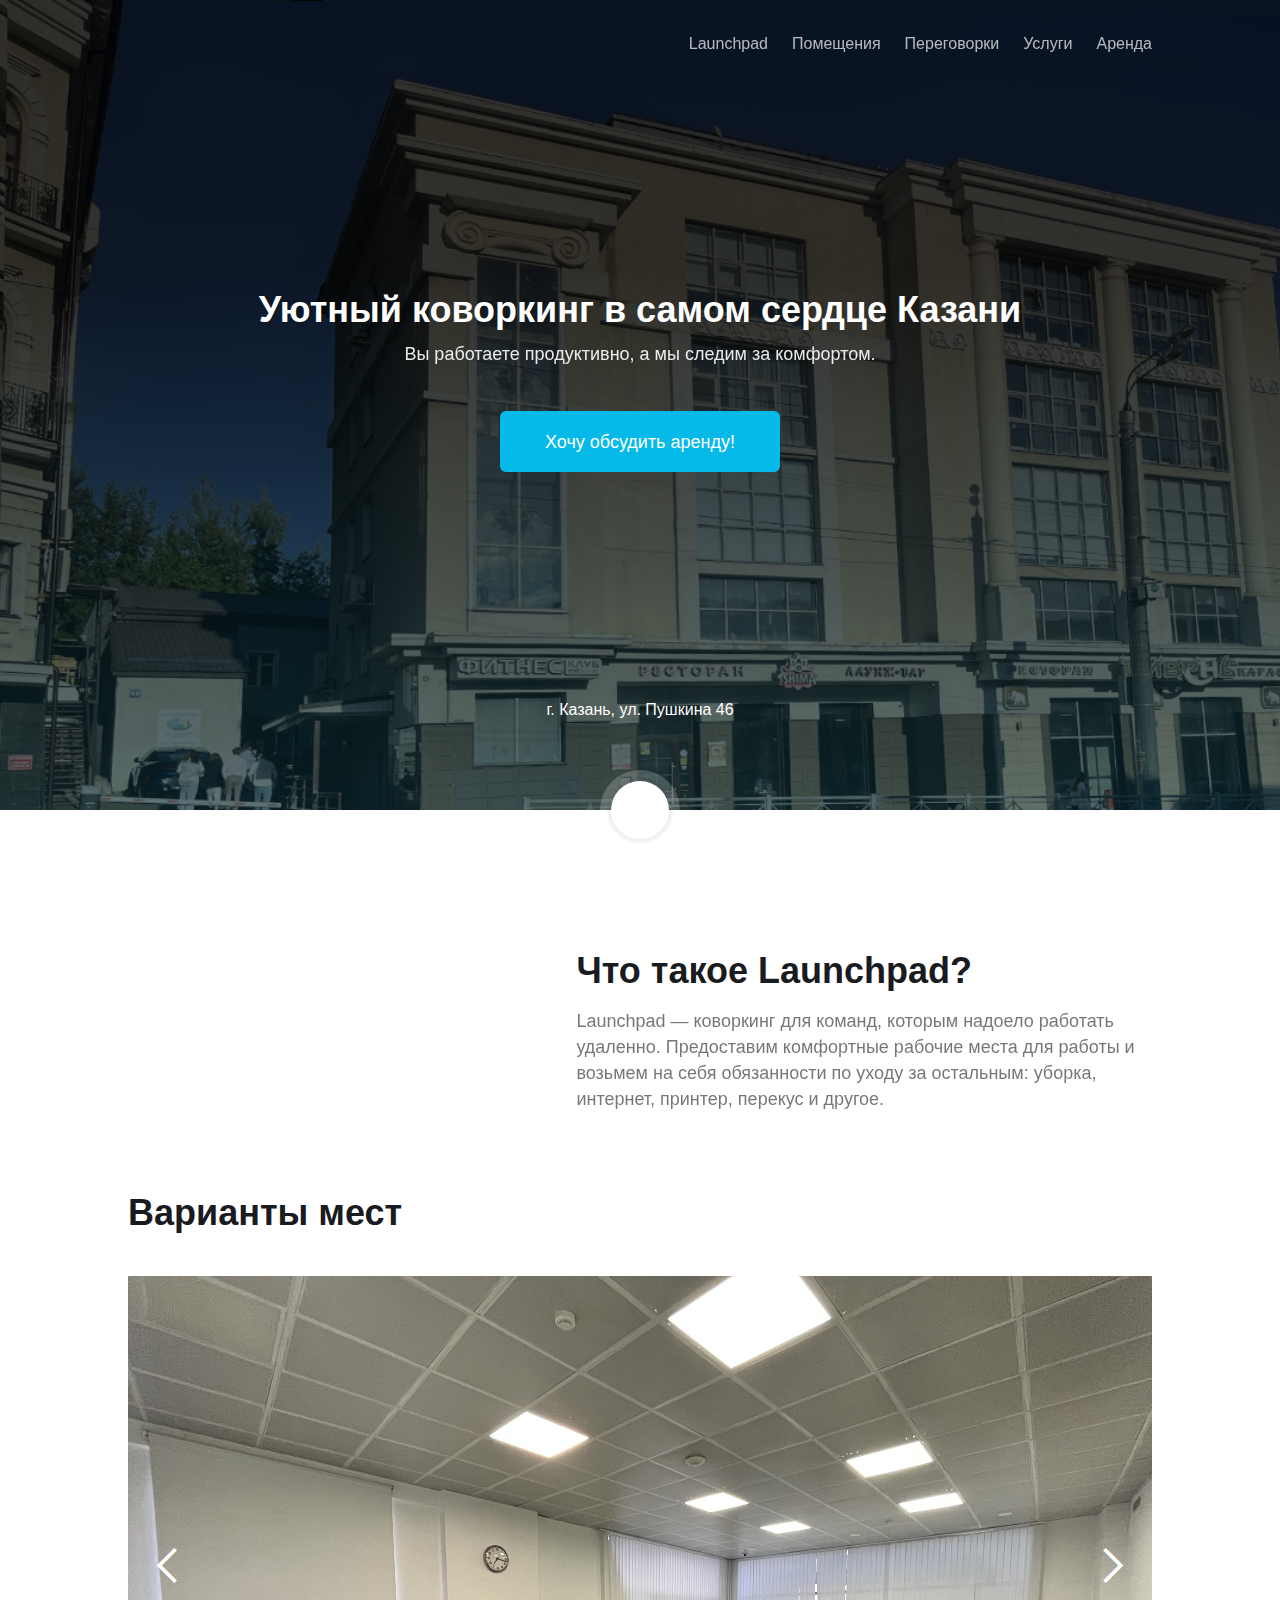
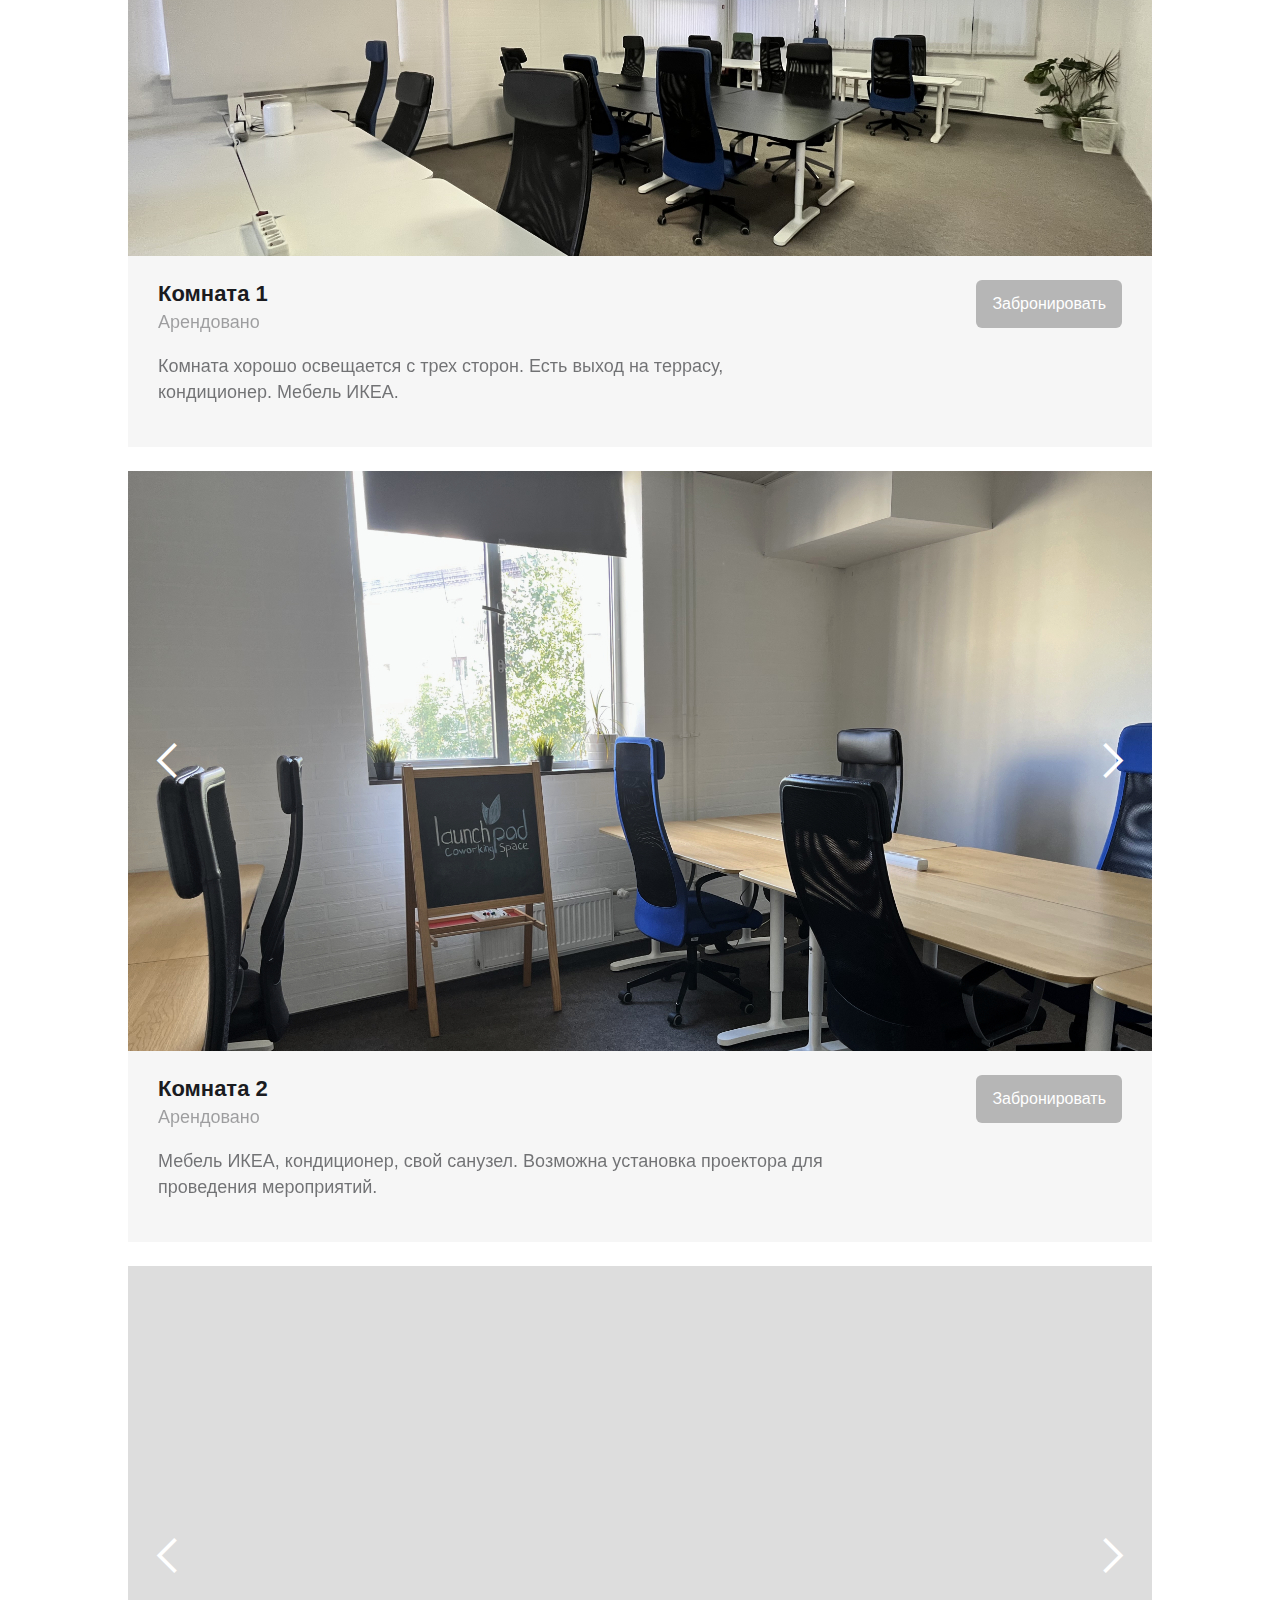
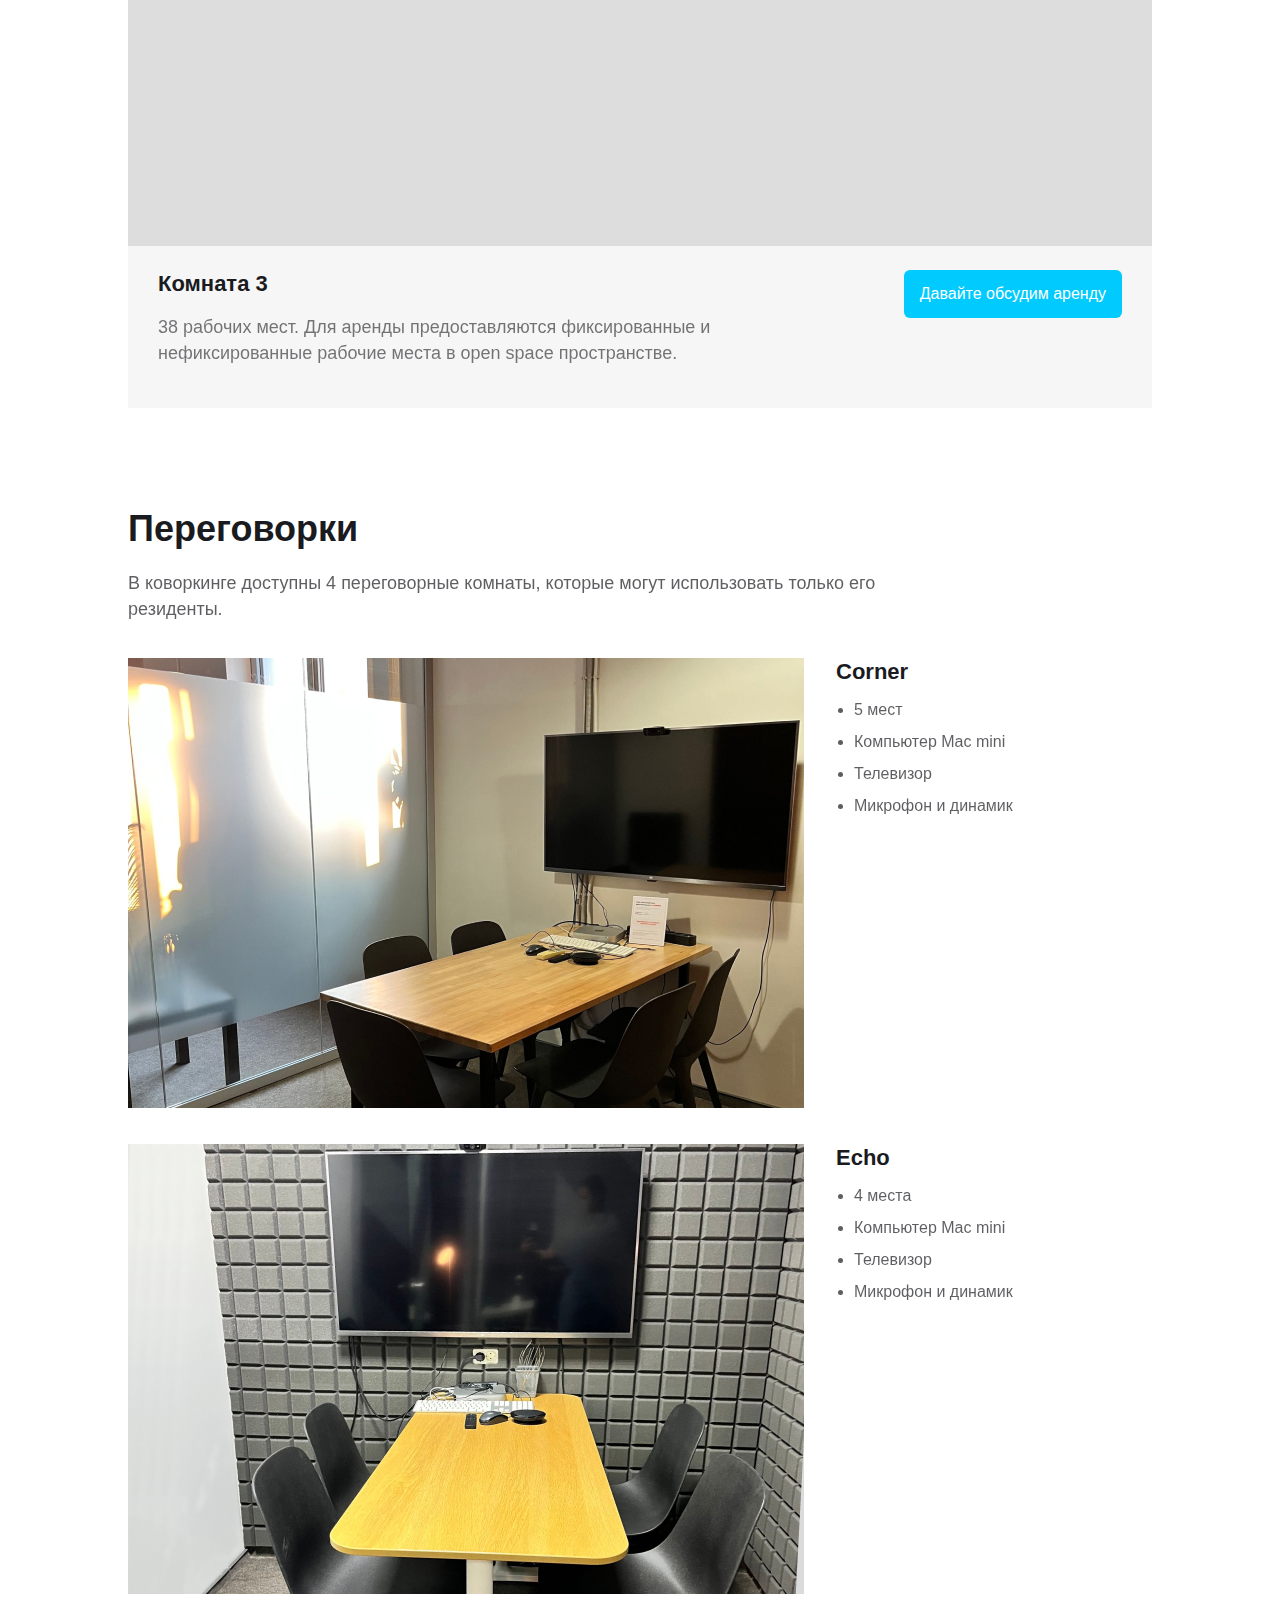
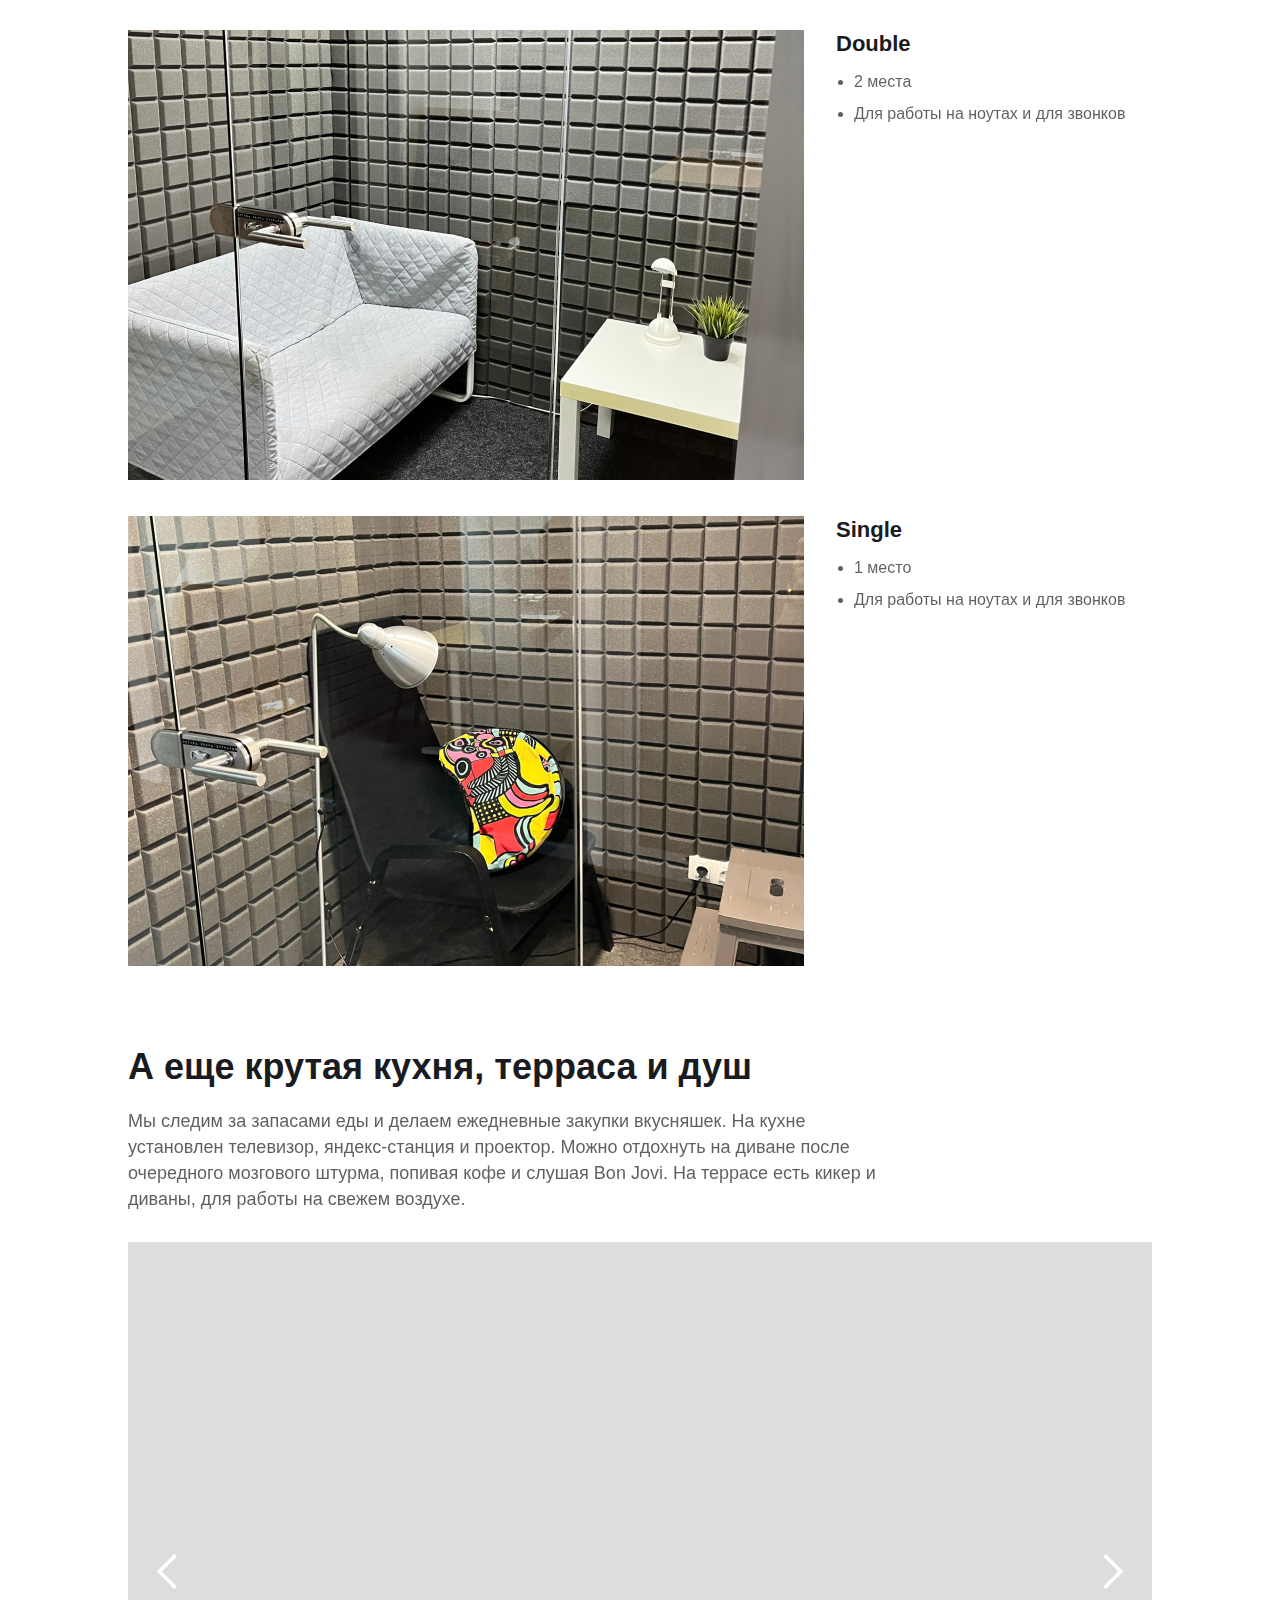
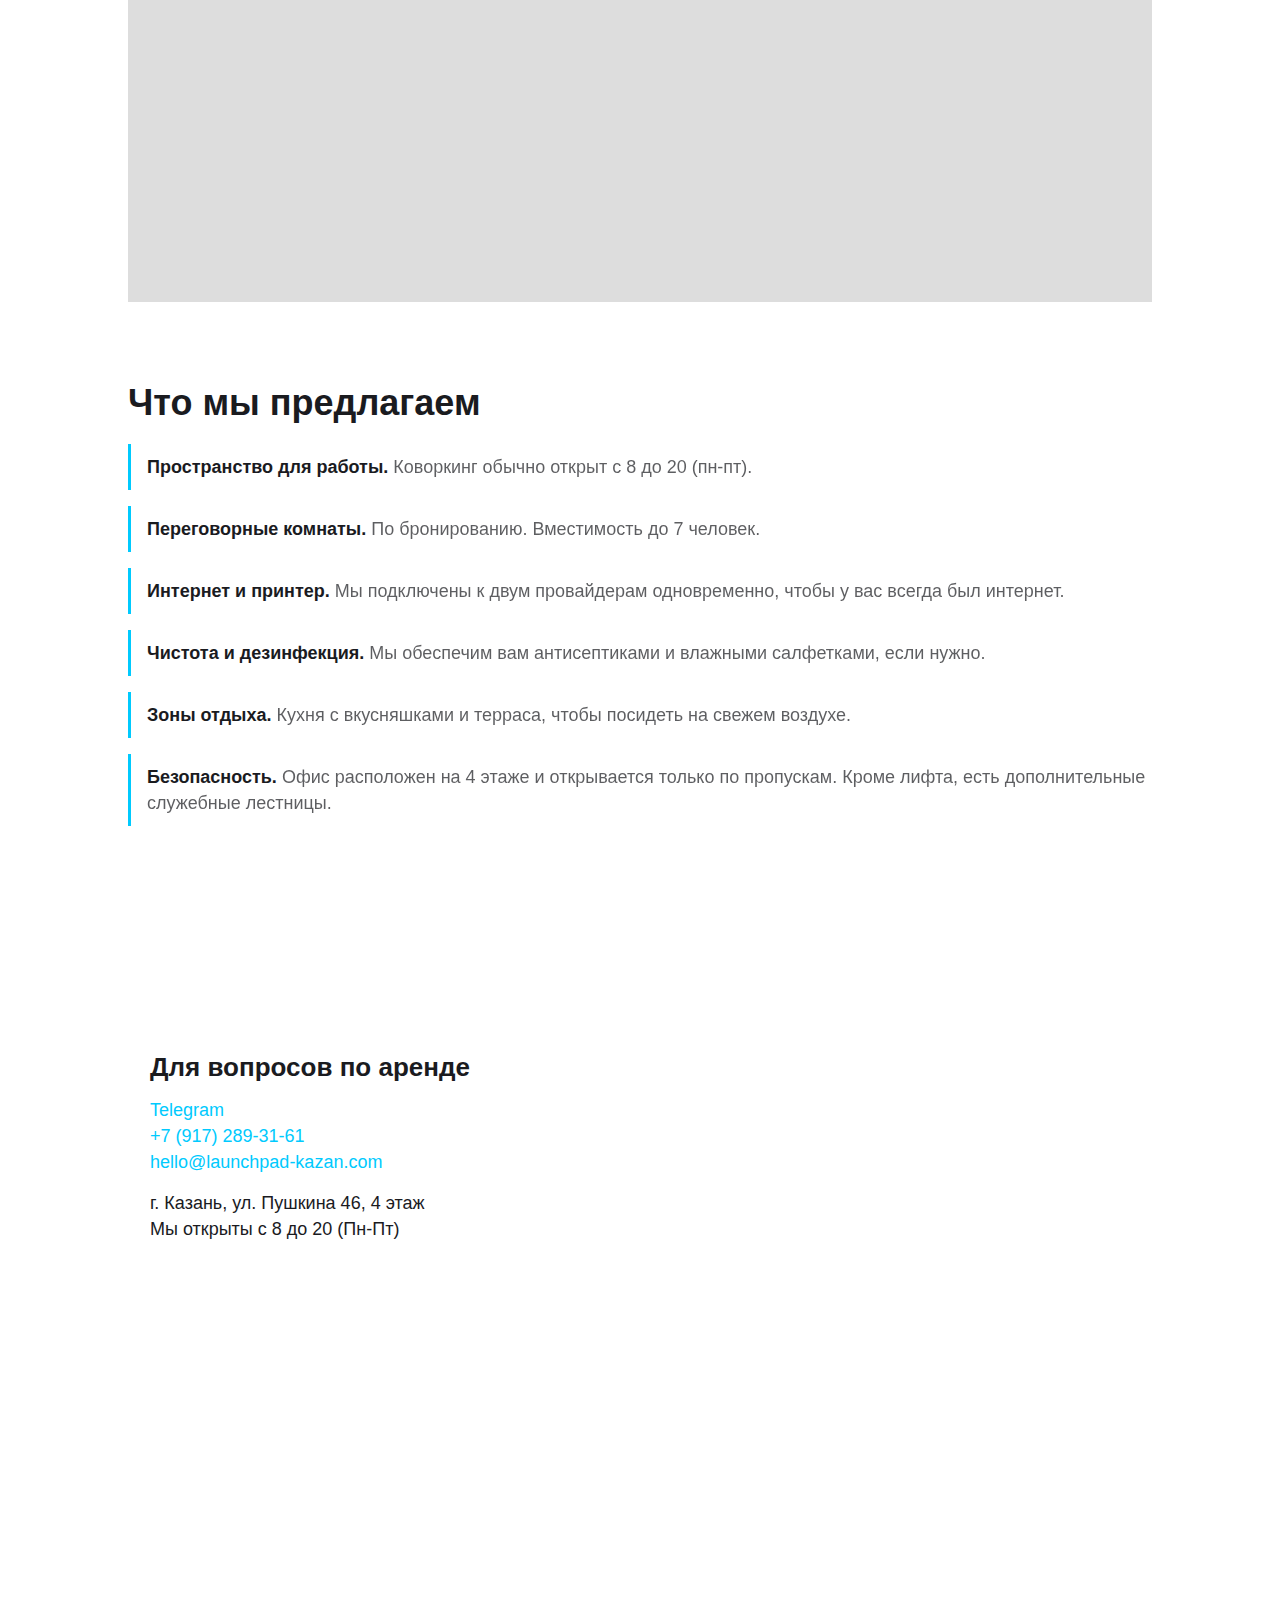
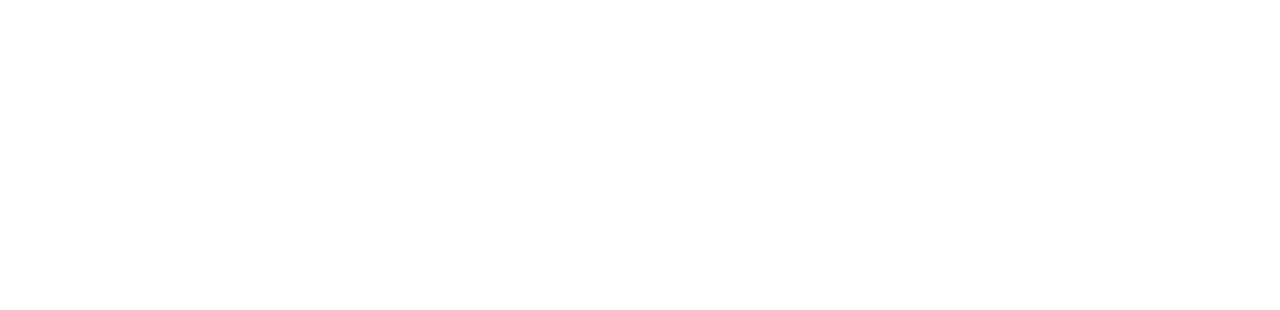
==== commit 04bf3e9c: "change number" ====
--- a/index.html
+++ b/index.html
@@ -79,14 +79,14 @@
                <div class="title">Уютный коворкинг в самом сердце Казани</div>
                <div class="paragraph-bigger cc-bigger-blue">Вы работаете продуктивно, а мы следим за комфортом.<br />
                </div>
-            </div><a href="#map-anchor" class="custom-button header-button w-inline-block">
+            </div>
+            <a href="#map-anchor" class="custom-button header-button w-inline-block">
                <div class="header-button-text">Хочу обсудить аренду!</div>
             </a>
          </div>
       </div>
       <div class="location-inf">
-         <div class="paragraph-bigger landing-text"><strong class="bold-text-2">г. Казань, ул. Пушкина 46, </strong><a
-               href="tel:+7(843)264-40-80" class="link-3"><strong class="bold-text-2">+7 (843) 264-40-80</strong></a><br /></div>
+         <div class="paragraph-bigger landing-text"><strong class="bold-text-2">г. Казань, ул. Пушкина 46</strong><br /></div>
       </div>
       <div id="arrow" class="circle-arrow-down"><a href="#about-launchpad" class="custom-button w-inline-block">
             <div id="button" class="arrow-block"></div>
@@ -226,7 +226,6 @@
                <div class="slide-11 w-slide"><img src="./images/launchpadslide41.jpeg" alt="" /></div>
                <div class="slide-12 w-slide"><img src="./images/launchpadslide42.jpeg" alt="" /></div>
                <div class="slide-13 w-slide"><img src="./images/launchpadslide43.jpeg" alt="" class="image-6" /></div>
-               <div class="slide-14 w-slide"><img src="./images/launchpadslide44.jpeg" alt="" /></div>
                <div class="slide-15 w-slide"><img src="./images/launchpadslide45.jpeg" alt="" /></div>
             </div>
             <div class="left-arrow-5 w-slider-arrow-left">
@@ -290,12 +289,12 @@
                <div class="address">
                   <h1 class="form-title">Для вопросов по аренде</h1>
                   <div class="address-text blue-text"><a href="https://t.me/launchpadkazan" class="link-4">Telegram</a><br /></div>
-                  <div class="address-text blue-text"><a href="tel:+7(843)264-40-80" class="link-4">+7 (843)
-                        264-40-80</a><br /></div>
+                  <div class="address-text blue-text"><a href="tel:+7(917)289-31-61" class="link-4">+7 (917)
+                        289-31-61</a><br /></div>
                   <div class="address-text blue-text"><a href="mailto:hello@launchpad-kazan.com"
                         class="link-4">hello@launchpad-kazan.com</a><br /></div>
-                  <div class="address-text blackpart">г. Казань, ул. Пушкина 46, 4 этаж,<br /></div>
-                  <div class="address-text">Мы открыты с 8 до 20 (пн-пт).<br /></div>
+                  <div class="address-text blackpart">г. Казань, ул. Пушкина 46, 4 этаж<br /></div>
+                  <div class="address-text">Мы открыты с 8 до 20 (Пн-Пт)<br /></div>
                </div>
                <div class="map-section">
                   <iframe src="https://yandex.ru/map-widget/v1/?um=constructor%3A73a4e2f69466a7a4ee3a7f226e0da9f67c2073a0d9ffa19089d1970b52080c6b&amp;source=constructor" width="100%" height="599" frameborder="0"></iframe>
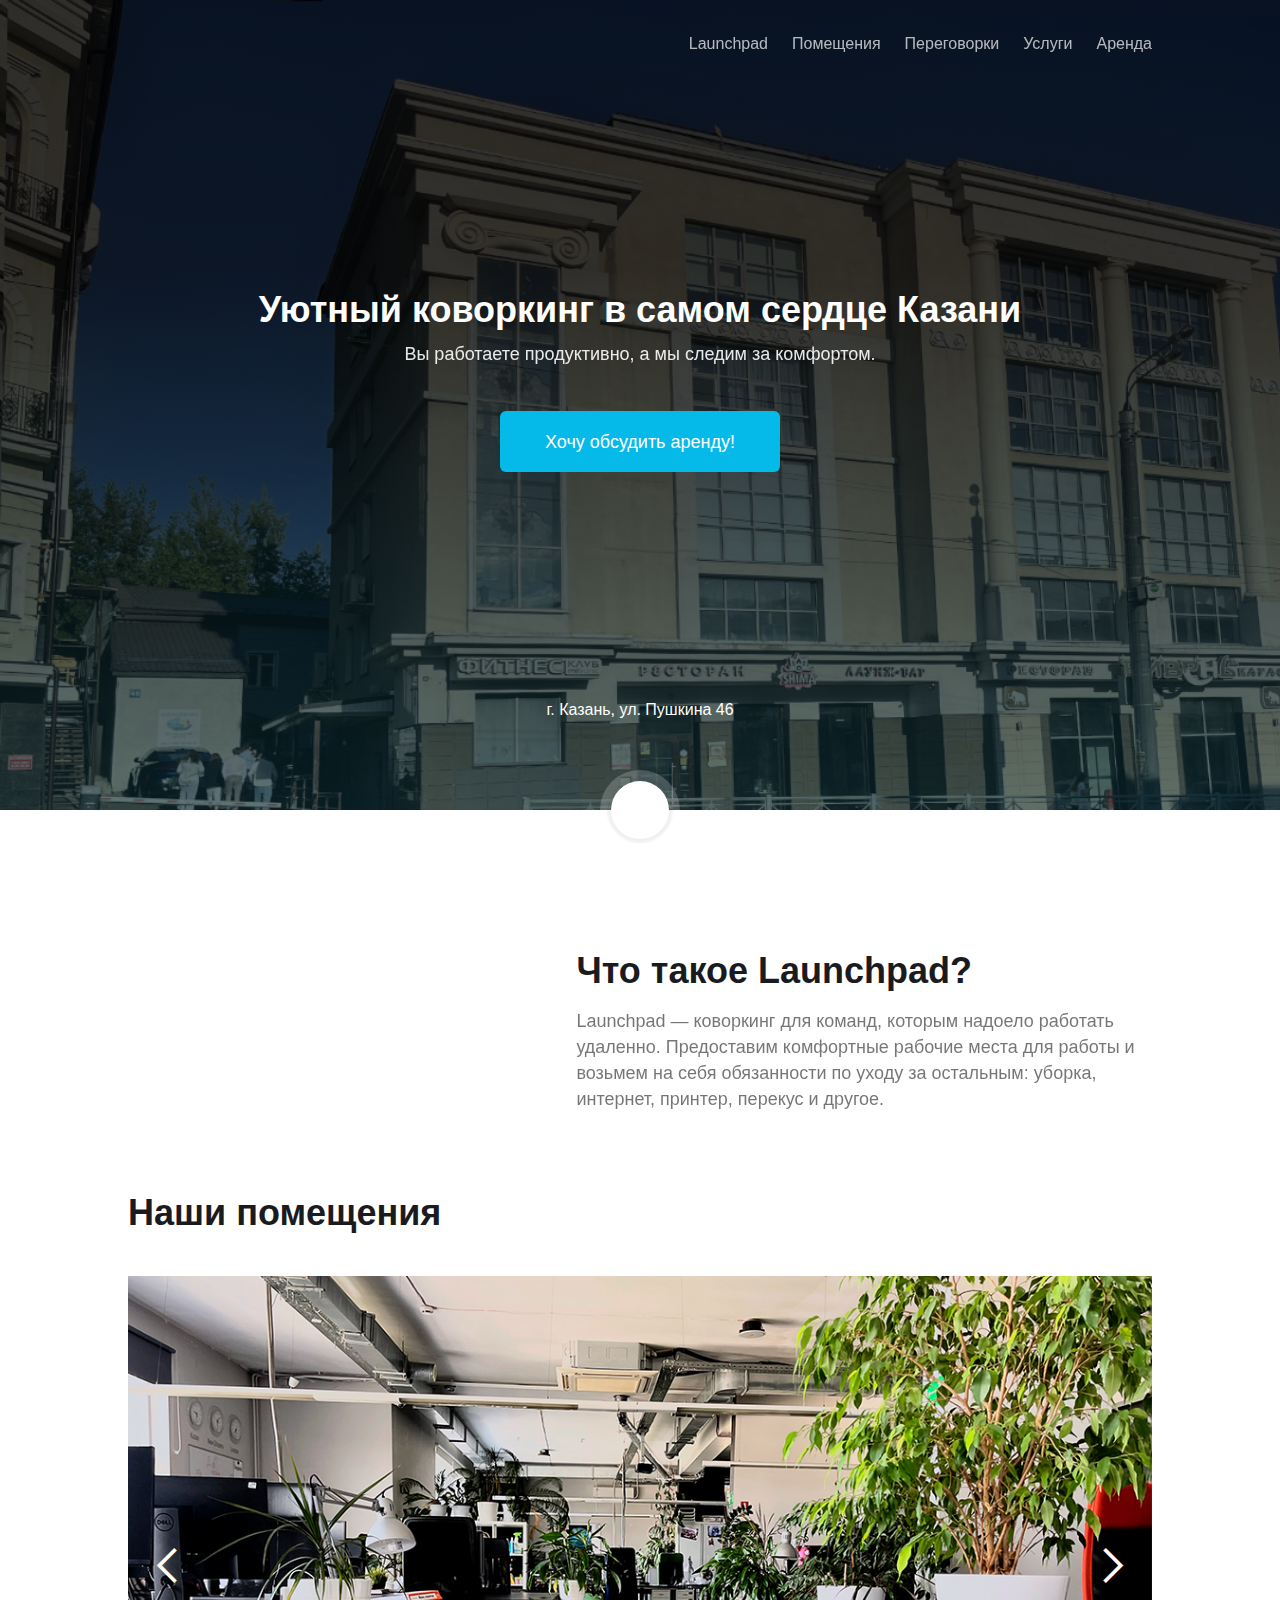
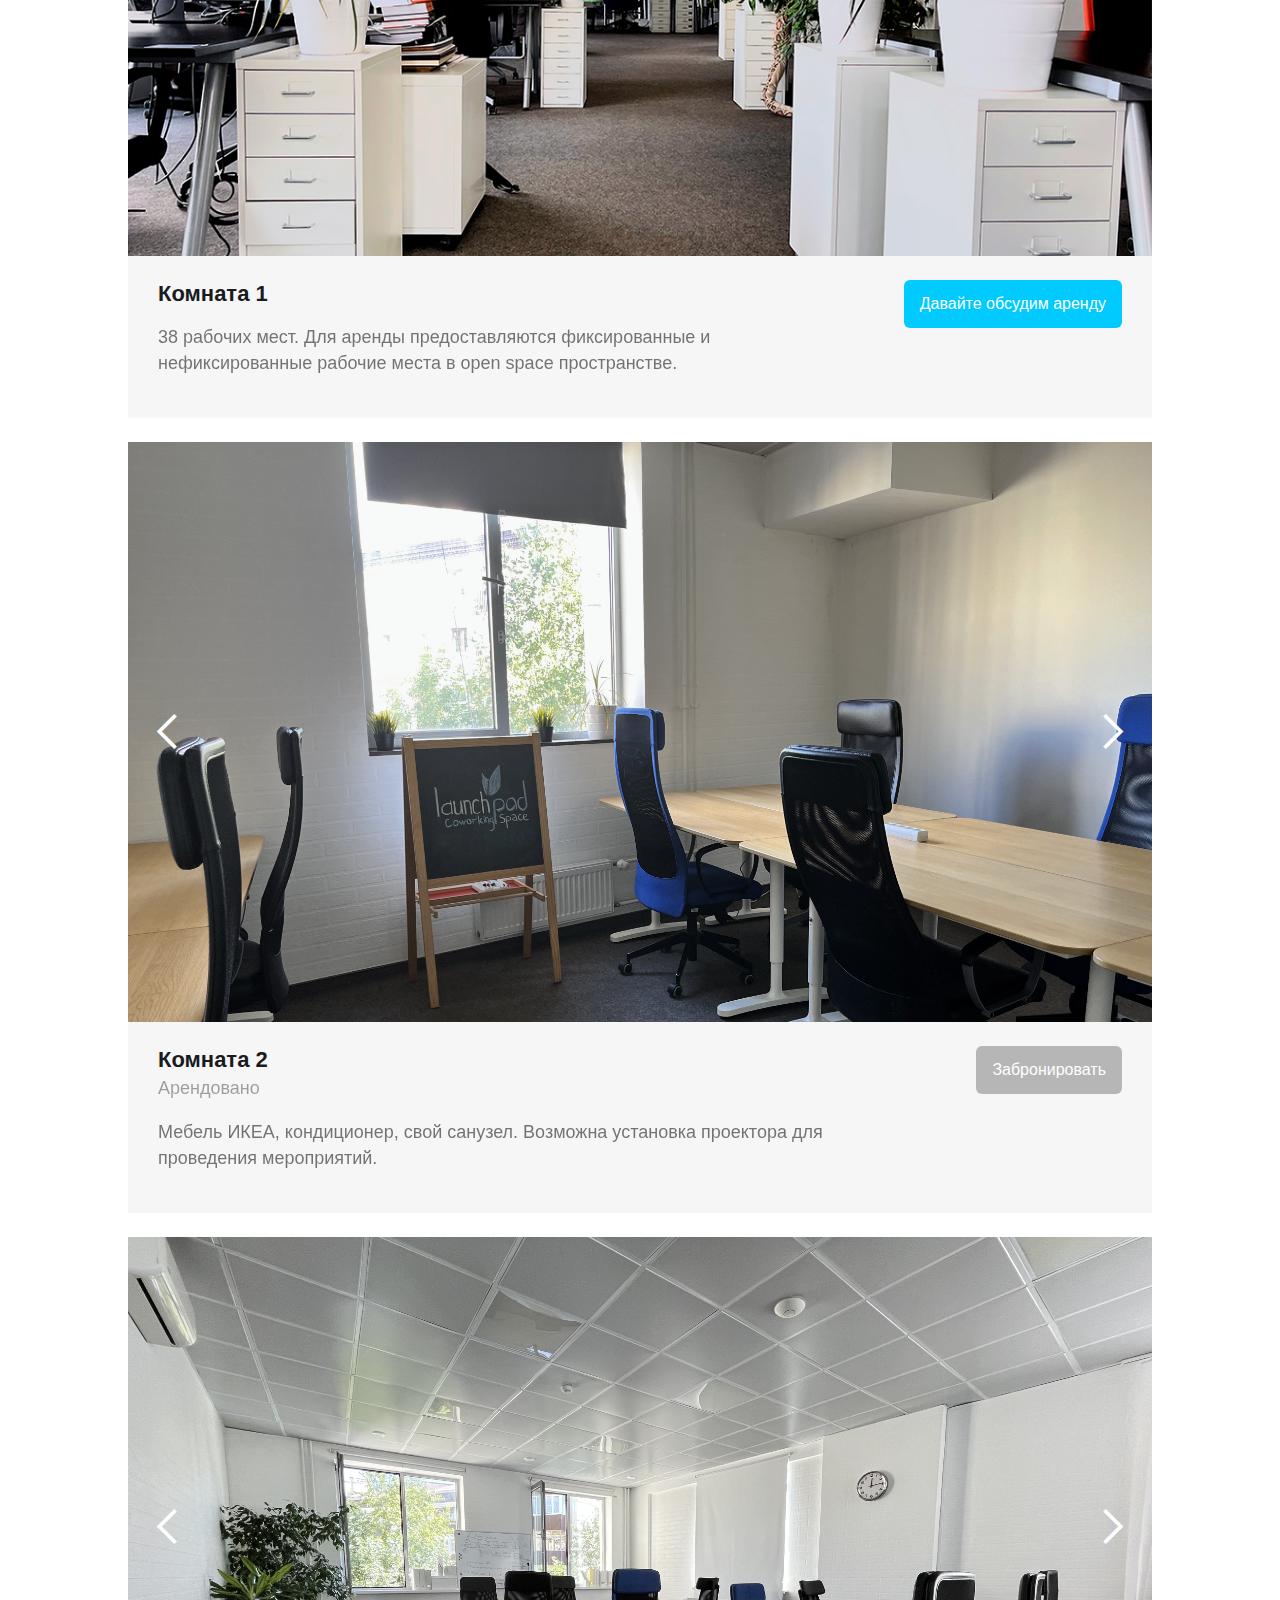
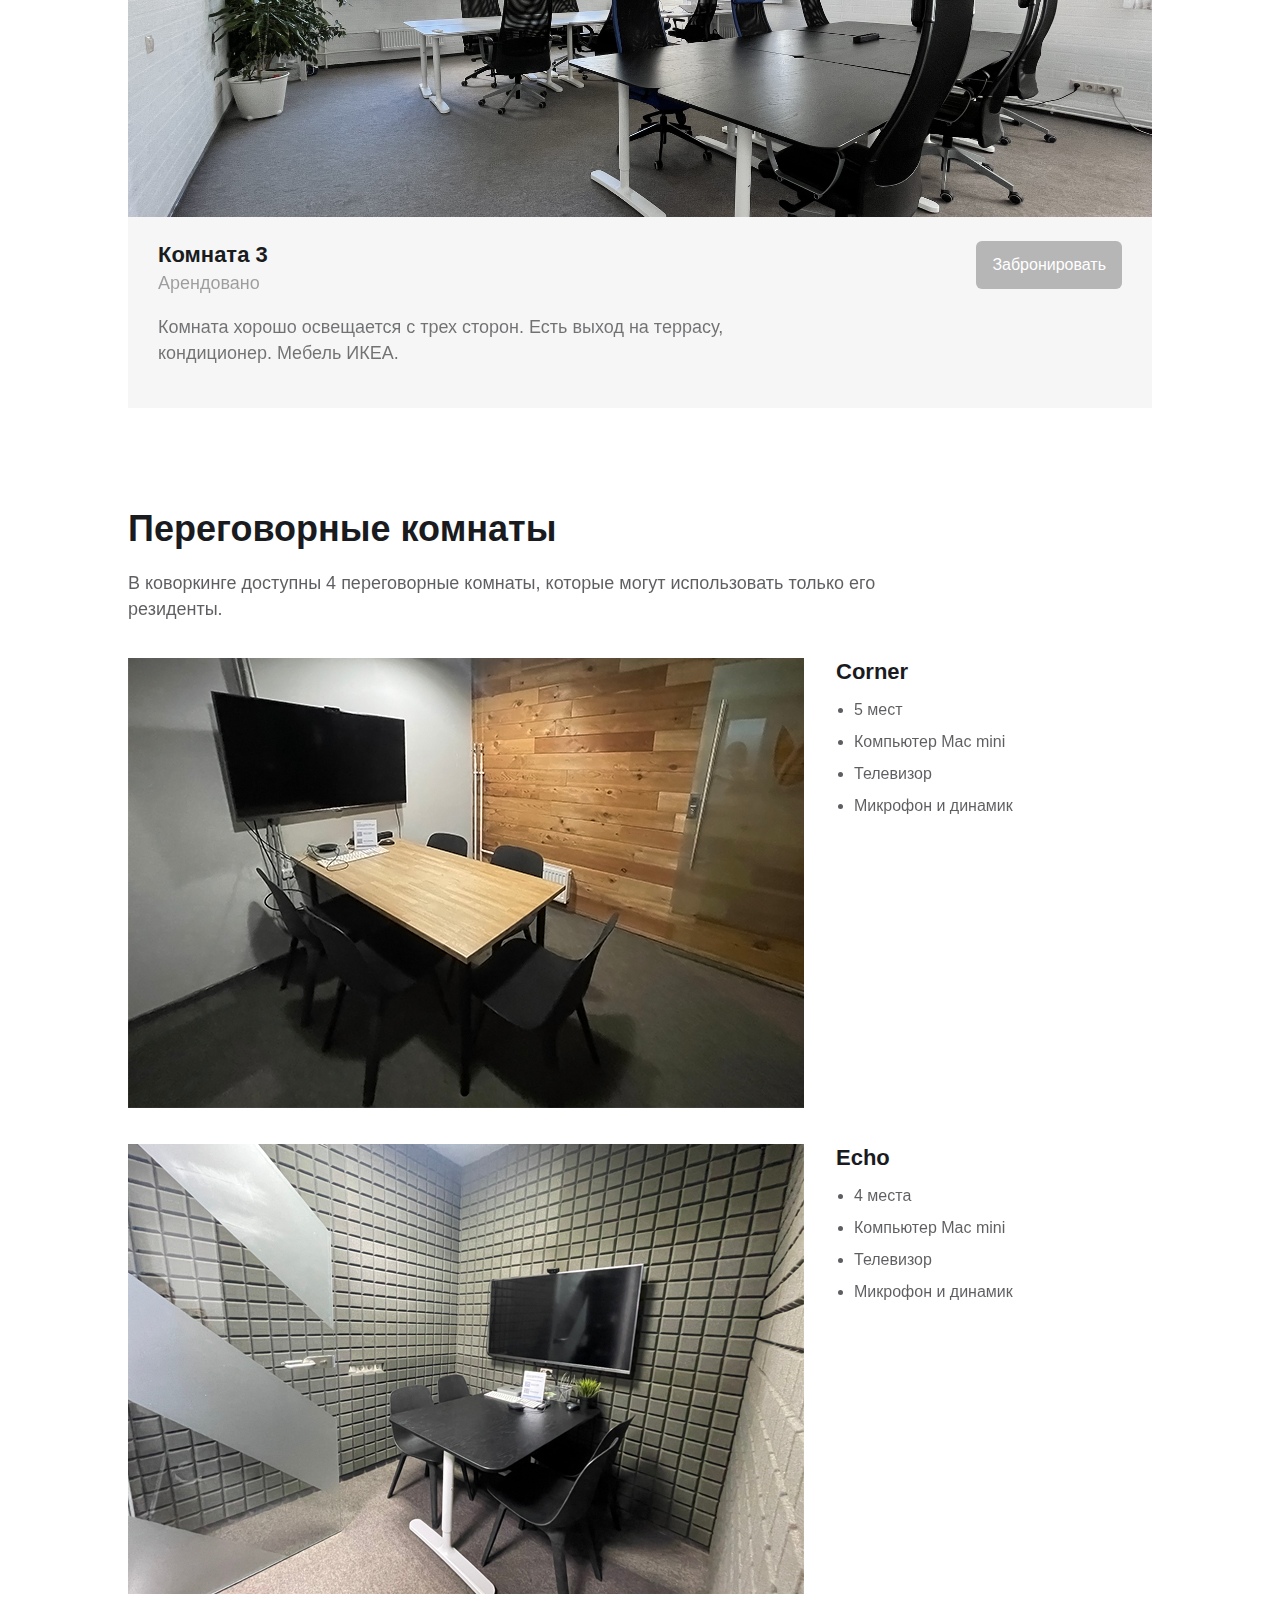
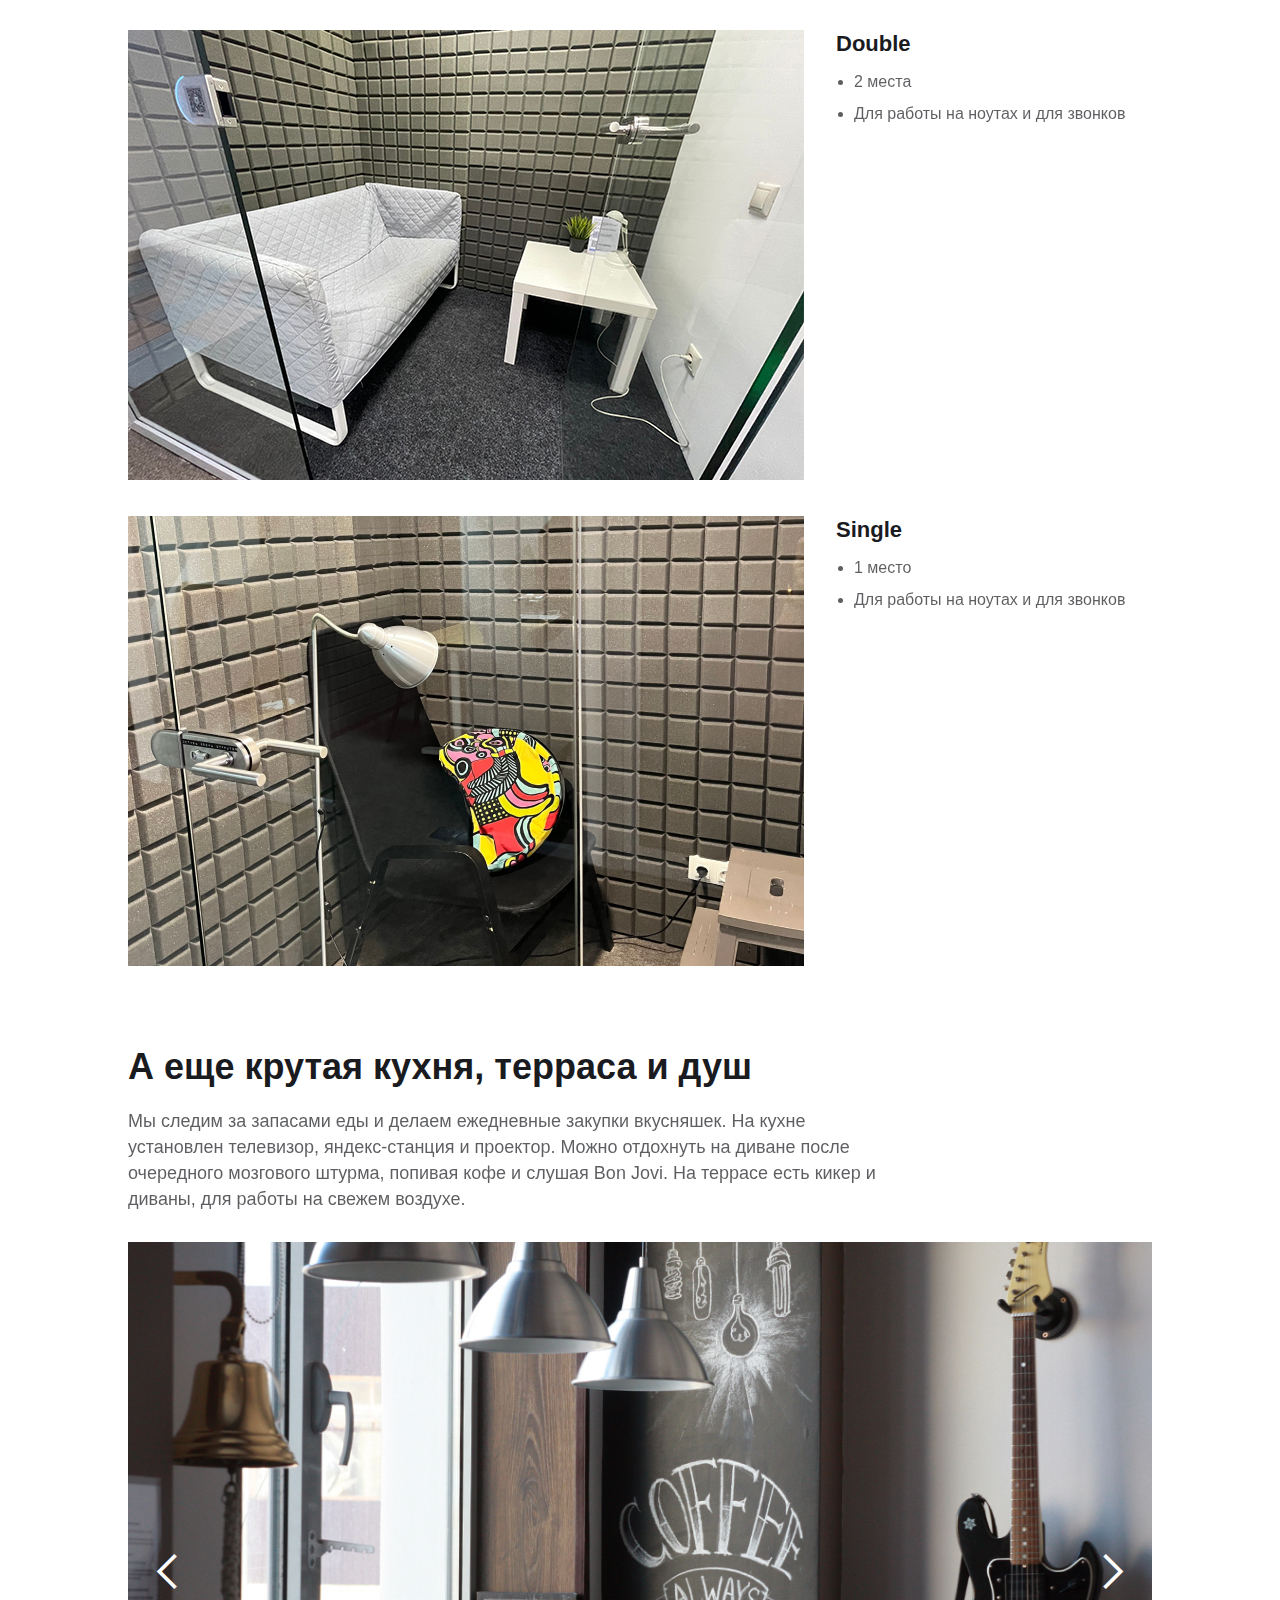
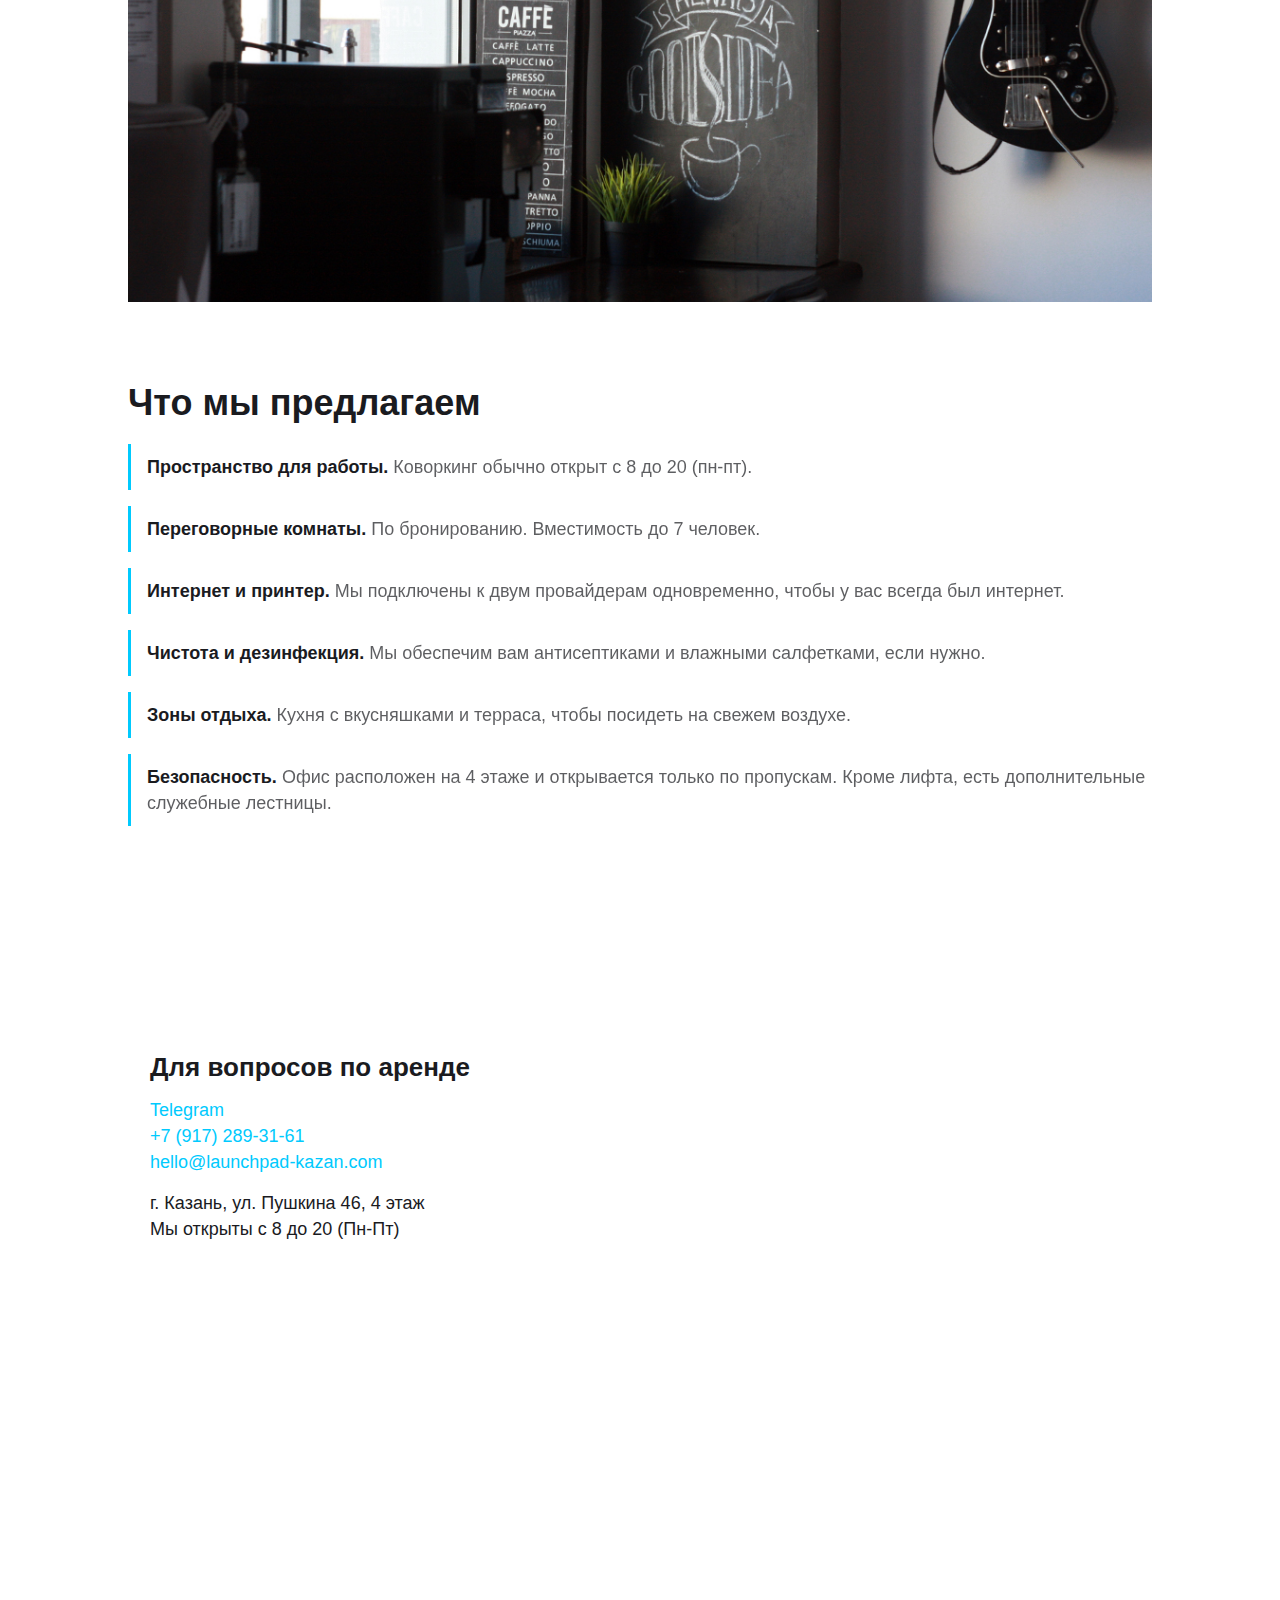
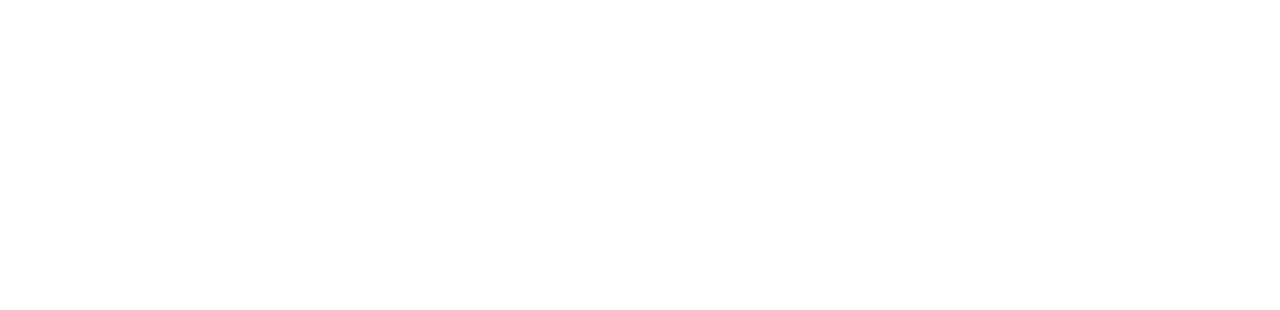
==== commit df45d79b: "Photos update" ====
--- a/index.html
+++ b/index.html
@@ -103,14 +103,12 @@
    </div>
    <div id="Rooms" class="section-3">
       <div class="container-2 w-container">
-         <div class="text-block-3"><strong class="bold-text-4">Варианты мест</strong></div>
+         <div class="text-block-3"><strong class="bold-text-4">Наши помещения</strong></div>
          <div data-animation="slide" data-duration="500" data-infinite="1" class="slider-2 w-slider">
             <div class="w-slider-mask">
-               <div class="slide w-slide"><img src="./images/white_1.jpg" alt="" /></div>
-               <div class="slide-2 w-slide"><img src="./images/white_2.jpg" alt="" /></div>
-               <div class="slide-3 w-slide"><img src="./images/white_3.jpg" alt="" /></div>
-               <div class="slide-4 w-slide"><img src="./images/white_4.jpg" alt="" /></div>
-               <div class="slide-5 w-slide"><img src="./images/white_5.jpg" alt="" /></div>
+               <div class="room-9 w-slide"><img src="./images/launchpadslide31.jpeg" alt="" /></div>
+               <div class="room-10 w-slide"><img src="./images/launchpadslide32.jpeg" alt="" /></div>
+               <div class="room-11 w-slide"><img src="./images/launchpadslide33.jpeg" alt="" /></div>
             </div>
             <div class="left-arrow-2 w-slider-arrow-left">
                <div class="w-icon-slider-left"></div>
@@ -123,9 +121,8 @@
          <div class="div-block-7">
             <div class="div-block-11">
                <div class="text-block-4"><strong>Комната 1</strong></div>
-               <div class="text-block-5"><strong class="text-block-7">Арендовано</strong></div>
-               <div class="text-block-6">Комната хорошо освещается с трех сторон. Есть&nbsp;выход на террасу, кондиционер. Мебель ИКЕА.</div>
-            </div><a href="#map-anchor" class="link-2 blocked">Забронировать</a>
+               <div class="text-block-6">38 рабочих мест. Для аренды предоставляются фиксированные и нефиксированные рабочие места в open space пространстве.</div>
+            </div><a href="#map-anchor" class="book-fix-places link-2">Давайте обсудим аренду</a>
          </div>
          <div data-animation="slide" data-duration="500" data-infinite="1" class="slider-2 w-slider">
             <div class="w-slider-mask">
@@ -150,9 +147,9 @@
          </div>
          <div data-animation="slide" data-duration="500" data-infinite="1" class="slider-2 w-slider">
             <div class="w-slider-mask">
-               <div class="room-9 w-slide"><img src="./images/launchpadslide31.jpeg" alt="" /></div>
-               <div class="room-10 w-slide"><img src="./images/launchpadslide32.jpeg" alt="" /></div>
-               <div class="room-11 w-slide"><img src="./images/launchpadslide33.jpeg" alt="" /></div>
+               <div class="slide w-slide"><img src="./images/white_2.jpg" alt="" /></div>
+               <div class="slide-4 w-slide"><img src="./images/white_4.jpg" alt="" /></div>
+               <div class="slide-5 w-slide"><img src="./images/white_5.jpg" alt="" /></div>
             </div>
             <div class="left-arrow-4 w-slider-arrow-left">
                <div class="w-icon-slider-left"></div>
@@ -165,14 +162,15 @@
          <div class="div-block-7">
             <div>
                <div class="text-block-4"><strong>Комната 3</strong></div>
-               <div class="text-block-6">38 рабочих мест. Для аренды предоставляются фиксированные и нефиксированные рабочие места в open space пространстве.</div>
-            </div><a href="#map-anchor" class="book-fix-places link-2">Давайте обсудим аренду</a>
+               <div class="text-block-5"><strong class="text-block-7">Арендовано</strong></div>
+               <div class="text-block-6">Комната хорошо освещается с трех сторон. Есть&nbsp;выход на террасу, кондиционер. Мебель ИКЕА.</div>
+            </div><a href="#map-anchor" class="link-2 blocked">Забронировать</a>
          </div>
       </div>
    </div>
    <div id="Conversation-rooms" class="section-4">
       <div class="container-3 w-container">
-         <div class="text-block-8"><strong class="bold-text-5">Переговорки</strong></div>
+         <div class="text-block-8"><strong class="bold-text-5">Переговорные комнаты</strong></div>
          <div class="text-block-9">В коворкинге доступны 4 переговорные комнаты, которые могут использовать только его резиденты.</div>
 
          <div class="div-block-8"><img src="./images/corner.jpg" alt="" class="image-7" />
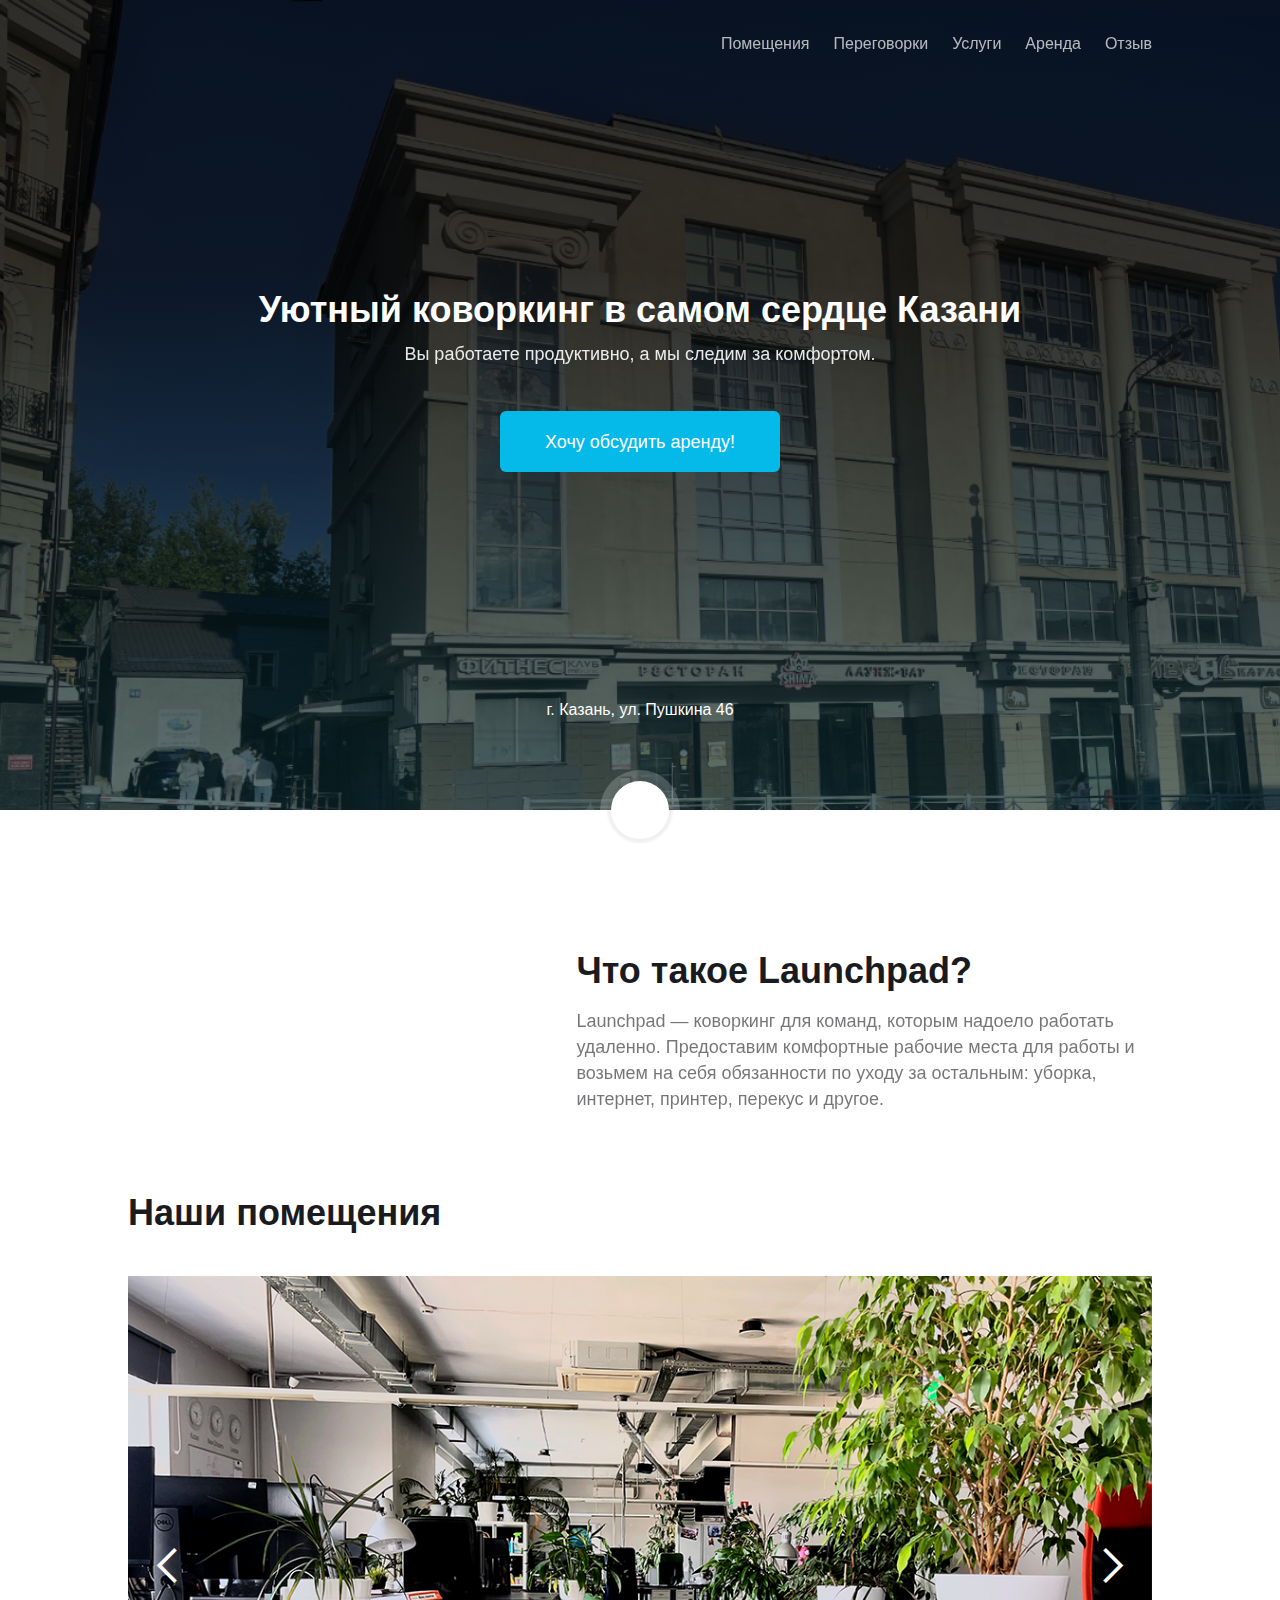
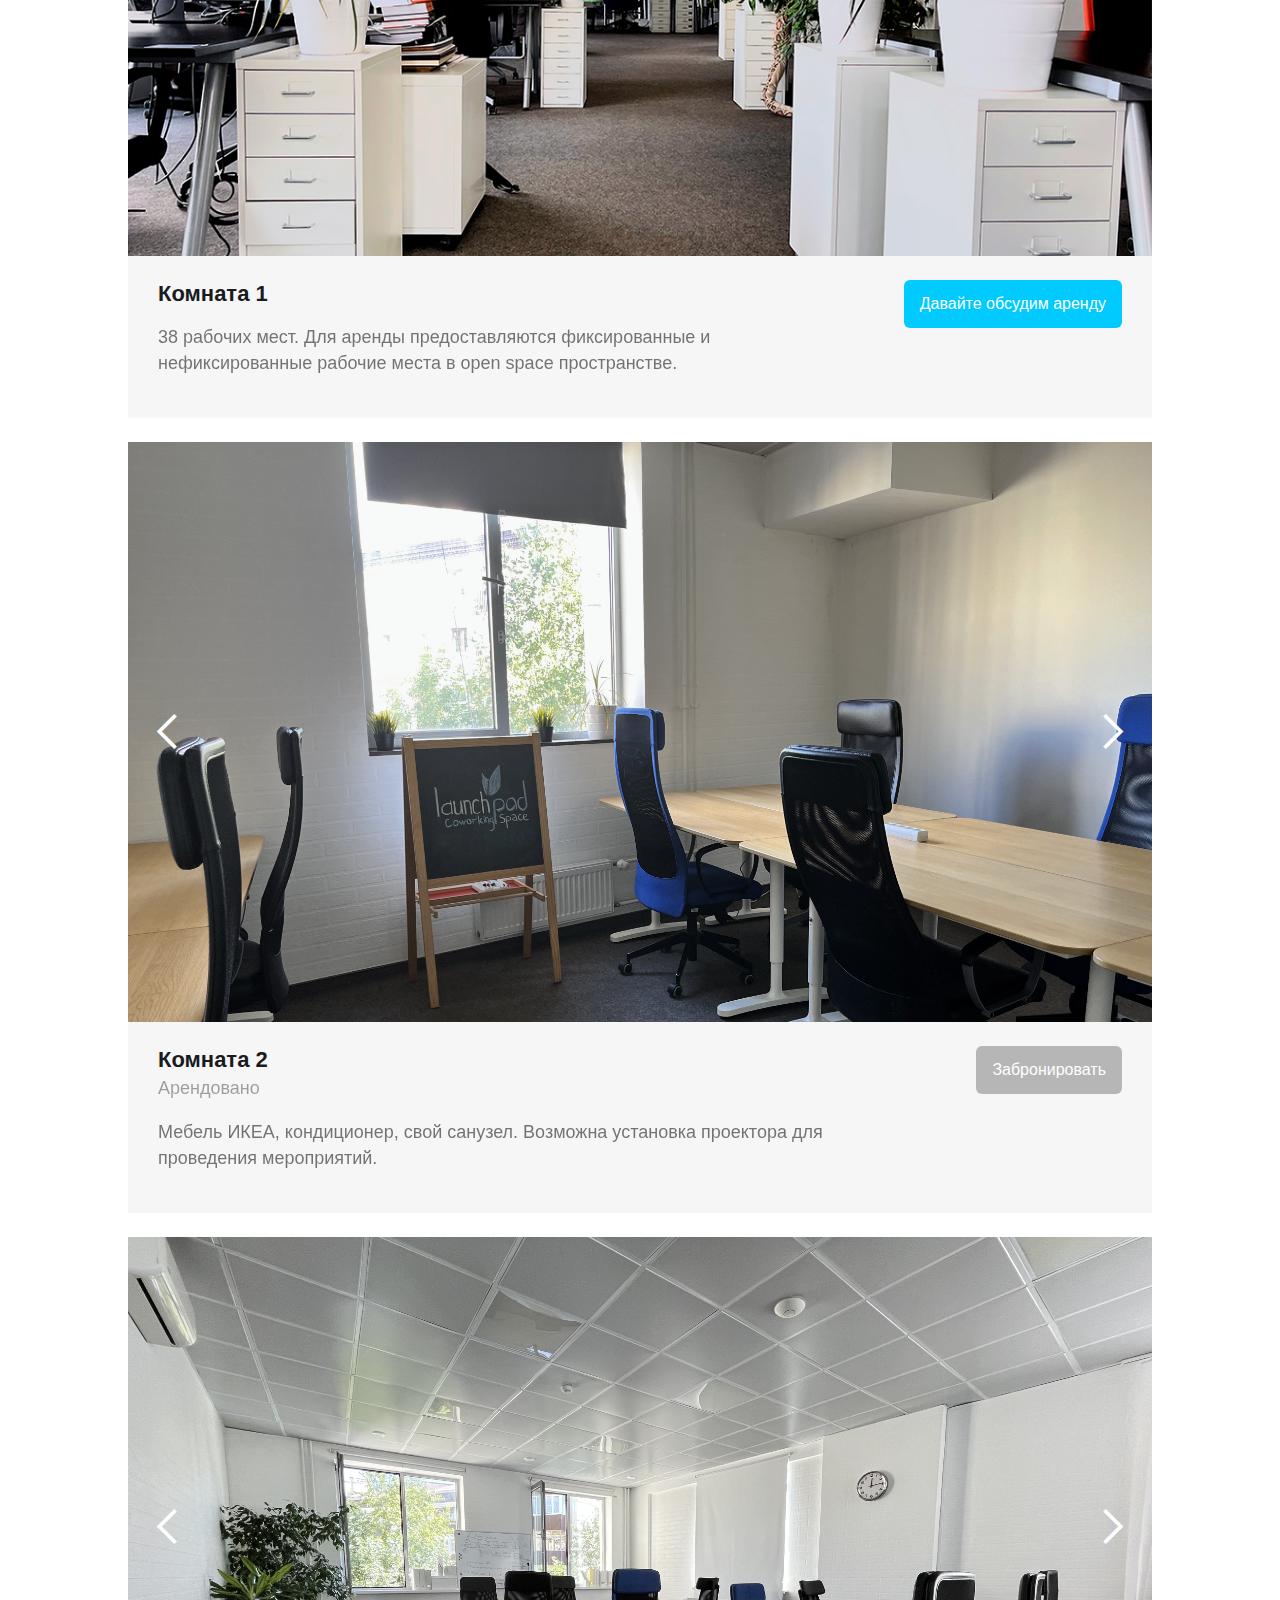
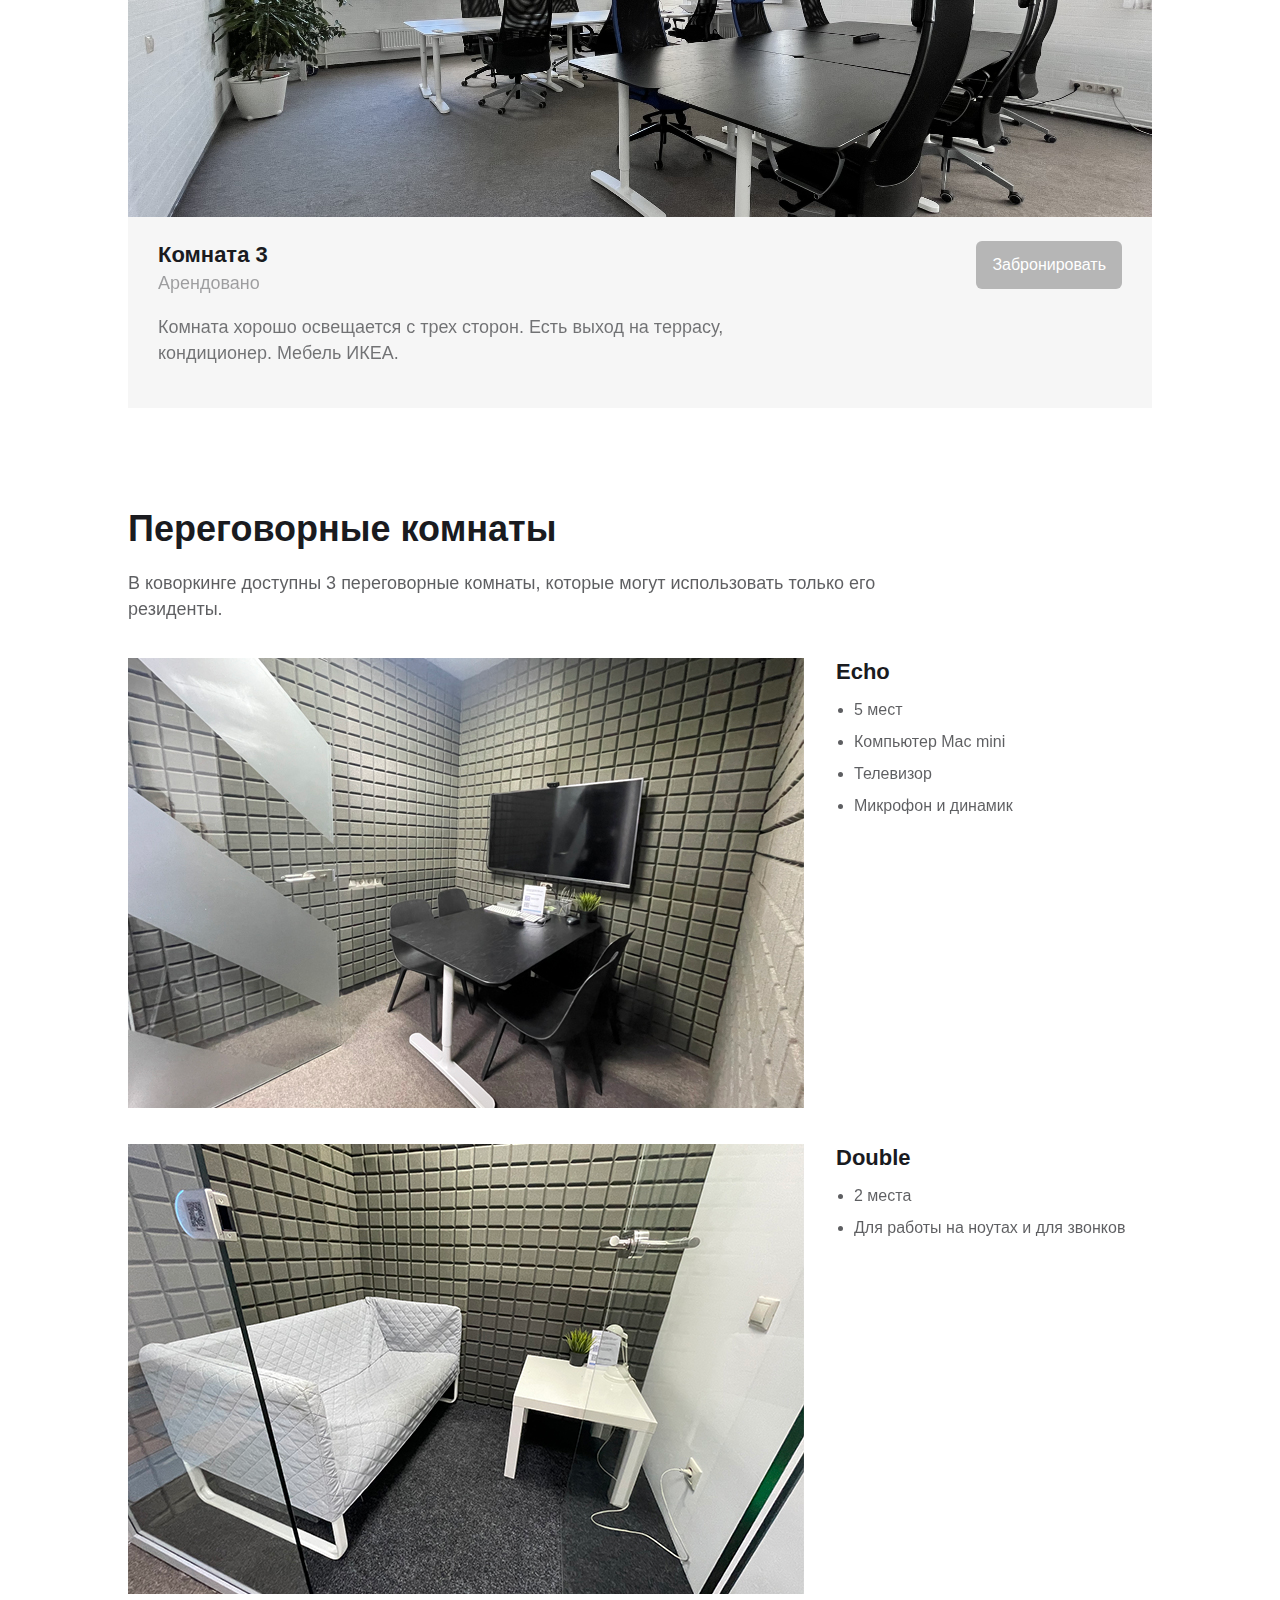
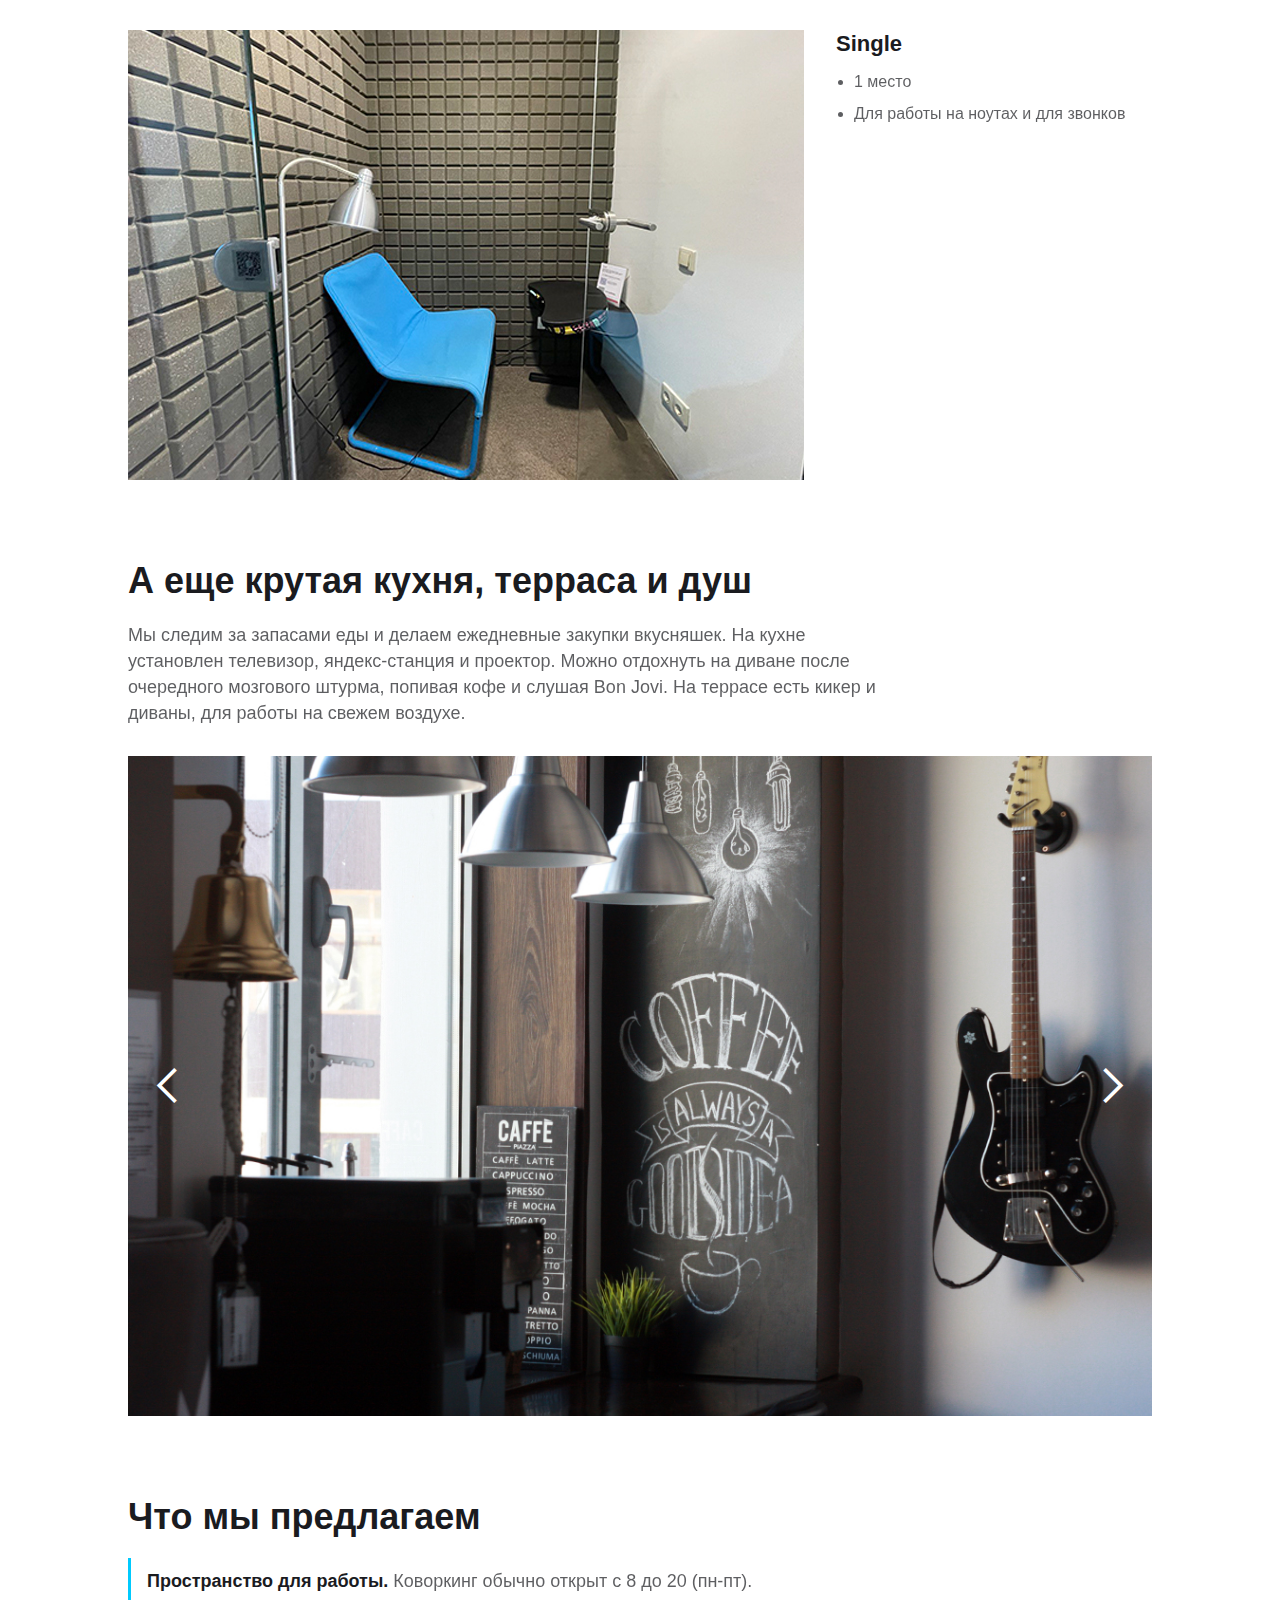
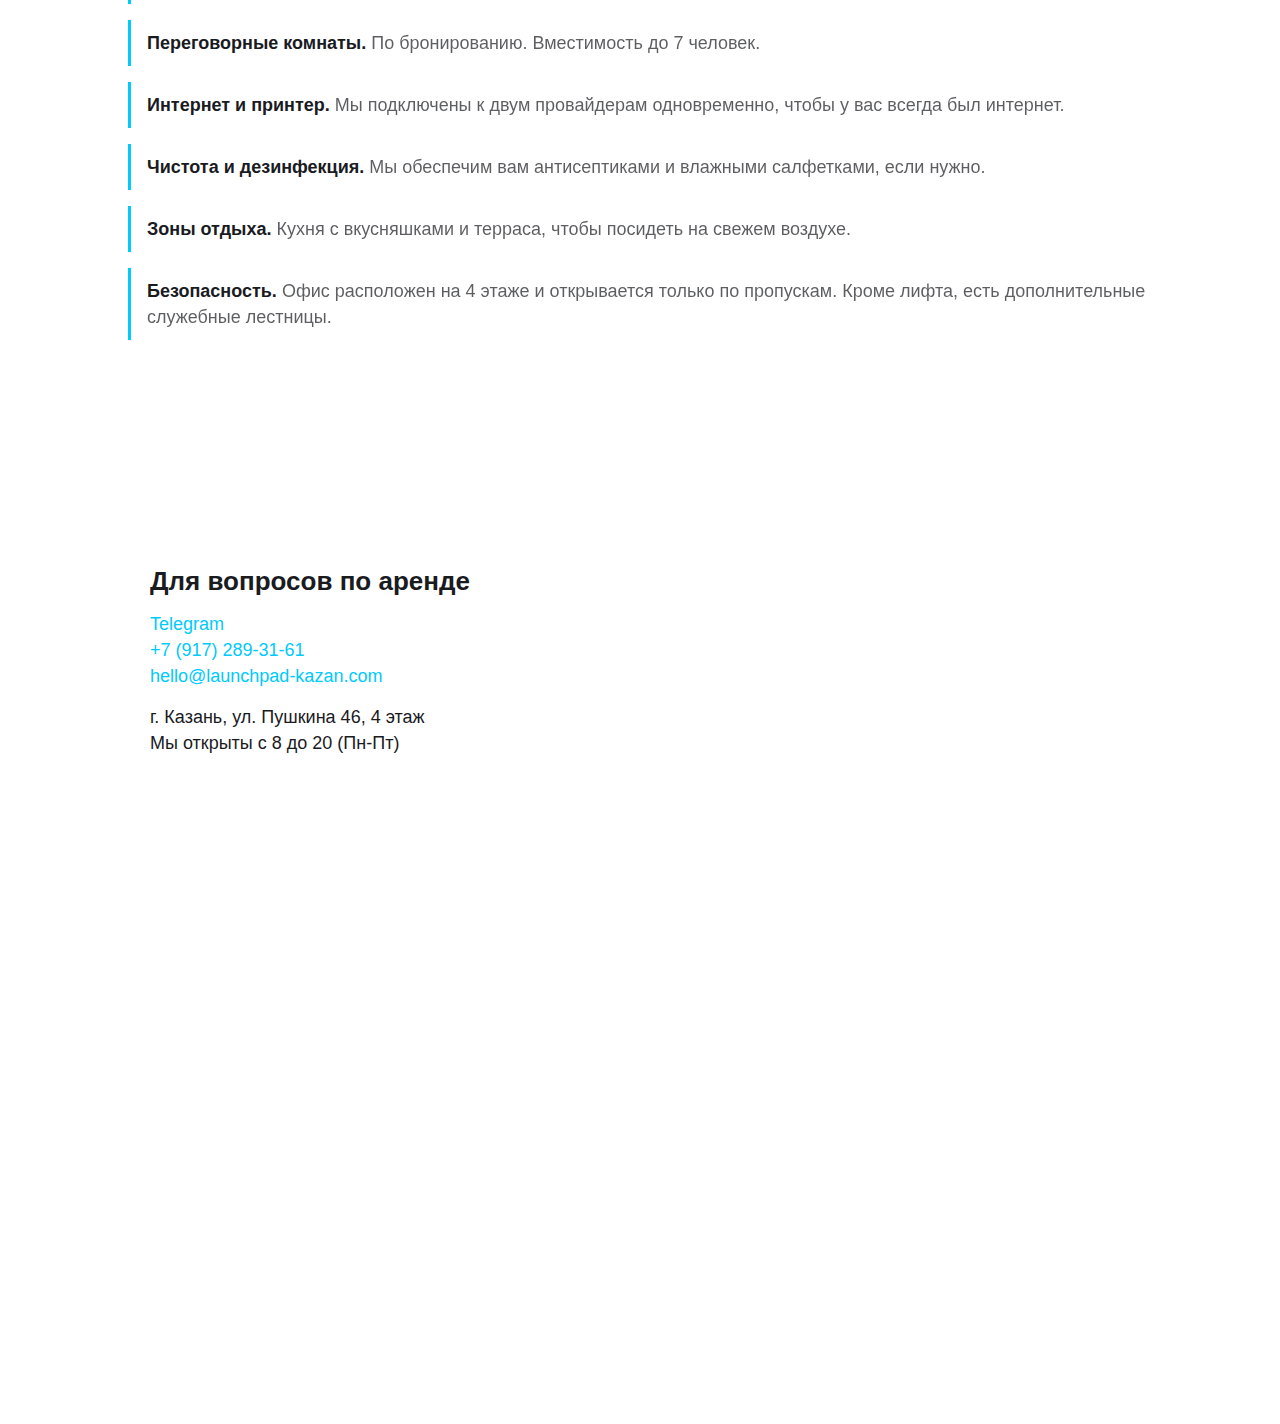
==== commit 140e2480: "remove corner, add Review page w nav link" ====
--- a/index.html
+++ b/index.html
@@ -69,9 +69,9 @@
    <div class="intro-header">
       <div class="div-block-4 w-clearfix">
          <div class="logo"><img src="./images/headerlogo.svg" width="145" alt="" class="image-2" /></div>
-         <div class="div-block-5"><a href="#Launchpad" class="link">Launchpad</a><a href="#Rooms"
+         <div class="div-block-5"><a href="#Rooms"
                class="link">Помещения</a><a href="#Conversation-rooms" class="link">Переговорки</a><a href="#Services"
-               class="link">Услуги</a><a href="#map-anchor" class="link">Аренда</a></div>
+               class="link">Услуги</a><a href="#map-anchor" class="link">Аренда</a><a href="review/index.html" class="link">Отзыв</a></div>
       </div>
       <div class="flex-container heading">
          <div class="main-headr cc-homepage">
@@ -171,24 +171,12 @@
    <div id="Conversation-rooms" class="section-4">
       <div class="container-3 w-container">
          <div class="text-block-8"><strong class="bold-text-5">Переговорные комнаты</strong></div>
-         <div class="text-block-9">В коворкинге доступны 4 переговорные комнаты, которые могут использовать только его резиденты.</div>
-
-         <div class="div-block-8"><img src="./images/corner.jpg" alt="" class="image-7" />
-            <div class="div-block-9">
-               <div class="text-block-10">Corner</div>
-               <ul role="list" class="list">
-                  <li class="list-item">5 мест</li>
-                  <li class="list-item-2">Компьютер Mac mini</li>
-                  <li class="list-item-3">Телевизор</li>
-                  <li class="list-item-4">Микрофон и динамик</li>
-               </ul>
-            </div>
-         </div>
+         <div class="text-block-9">В коворкинге доступны 3 переговорные комнаты, которые могут использовать только его резиденты.</div>
          <div class="div-block-8"><img src="./images/echo.jpg" alt="" class="image-7" />
             <div class="div-block-9">
                <div class="text-block-10">Echo</div>
                <ul role="list" class="list">
-                  <li class="list-item">4 места</li>
+                  <li class="list-item">5 мест</li>
                   <li class="list-item-2">Компьютер Mac mini</li>
                   <li class="list-item-3">Телевизор</li>
                   <li class="list-item-4">Микрофон и динамик</li>
